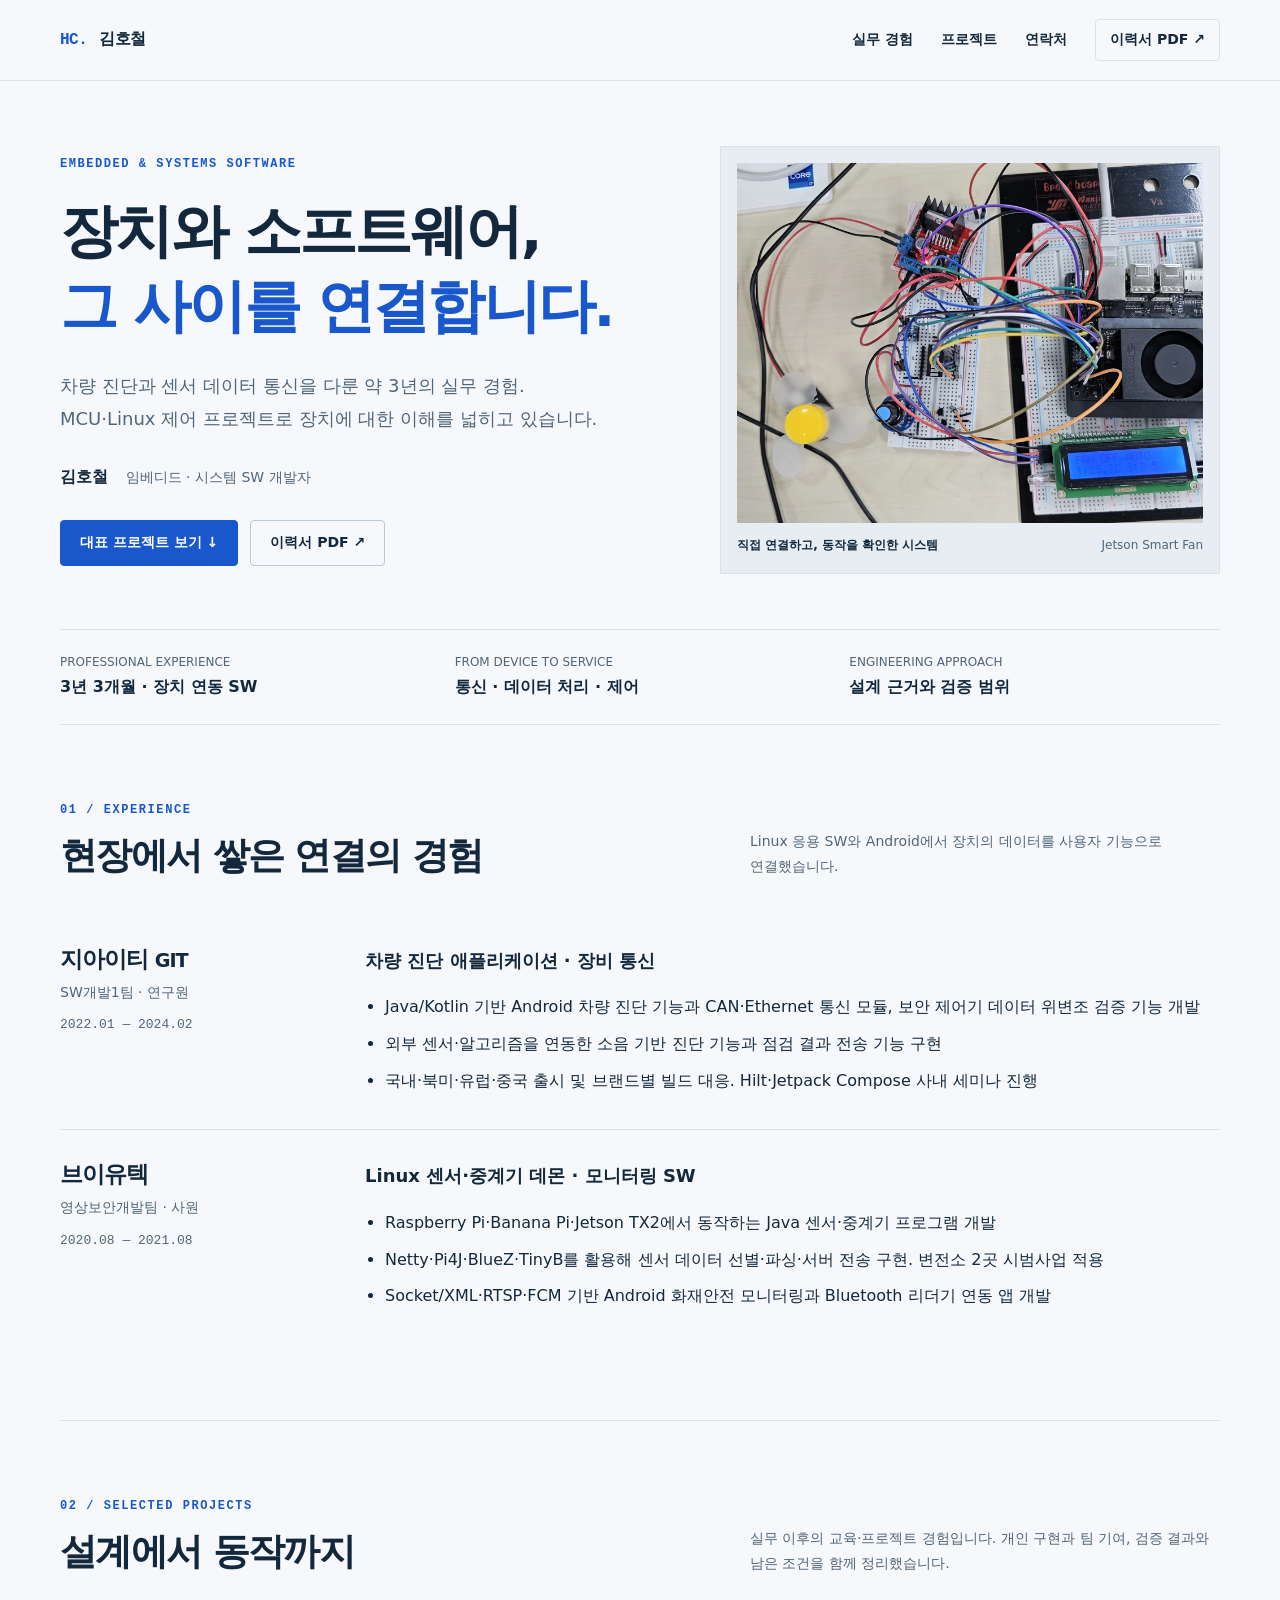
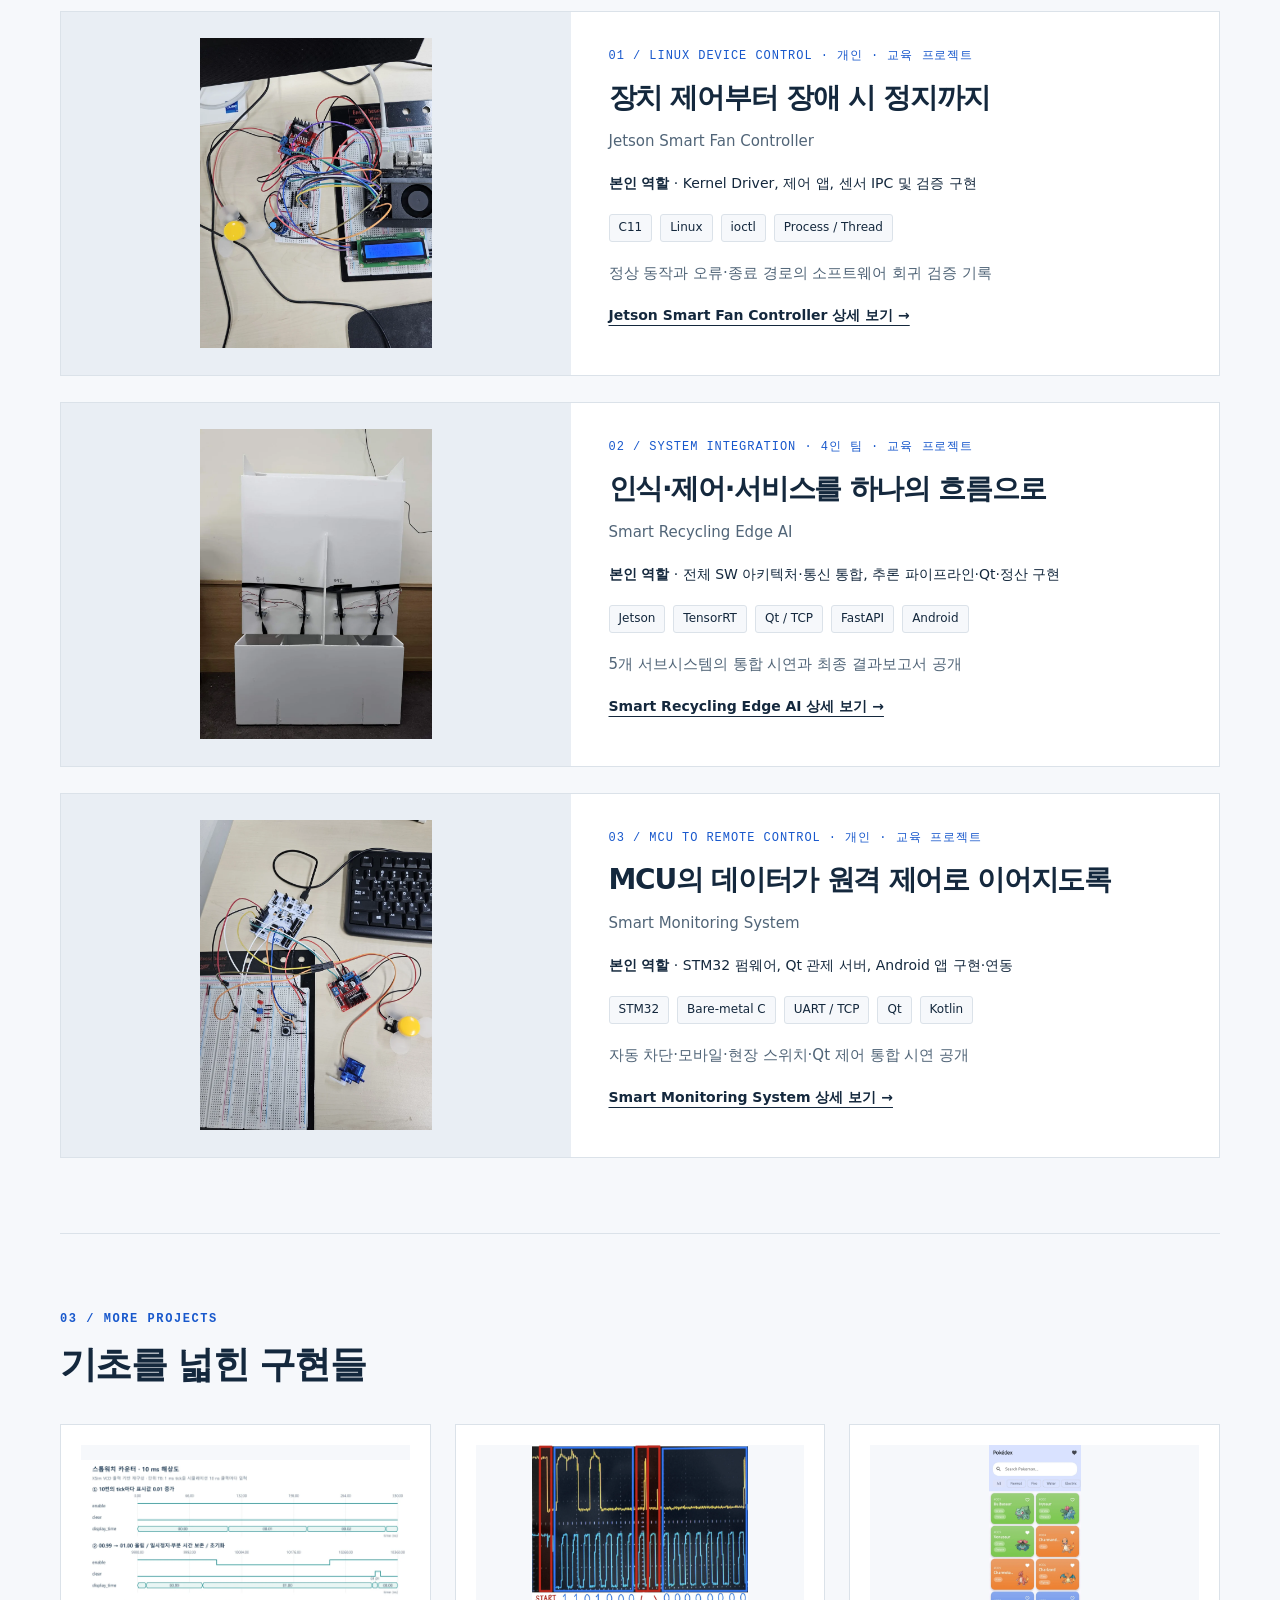
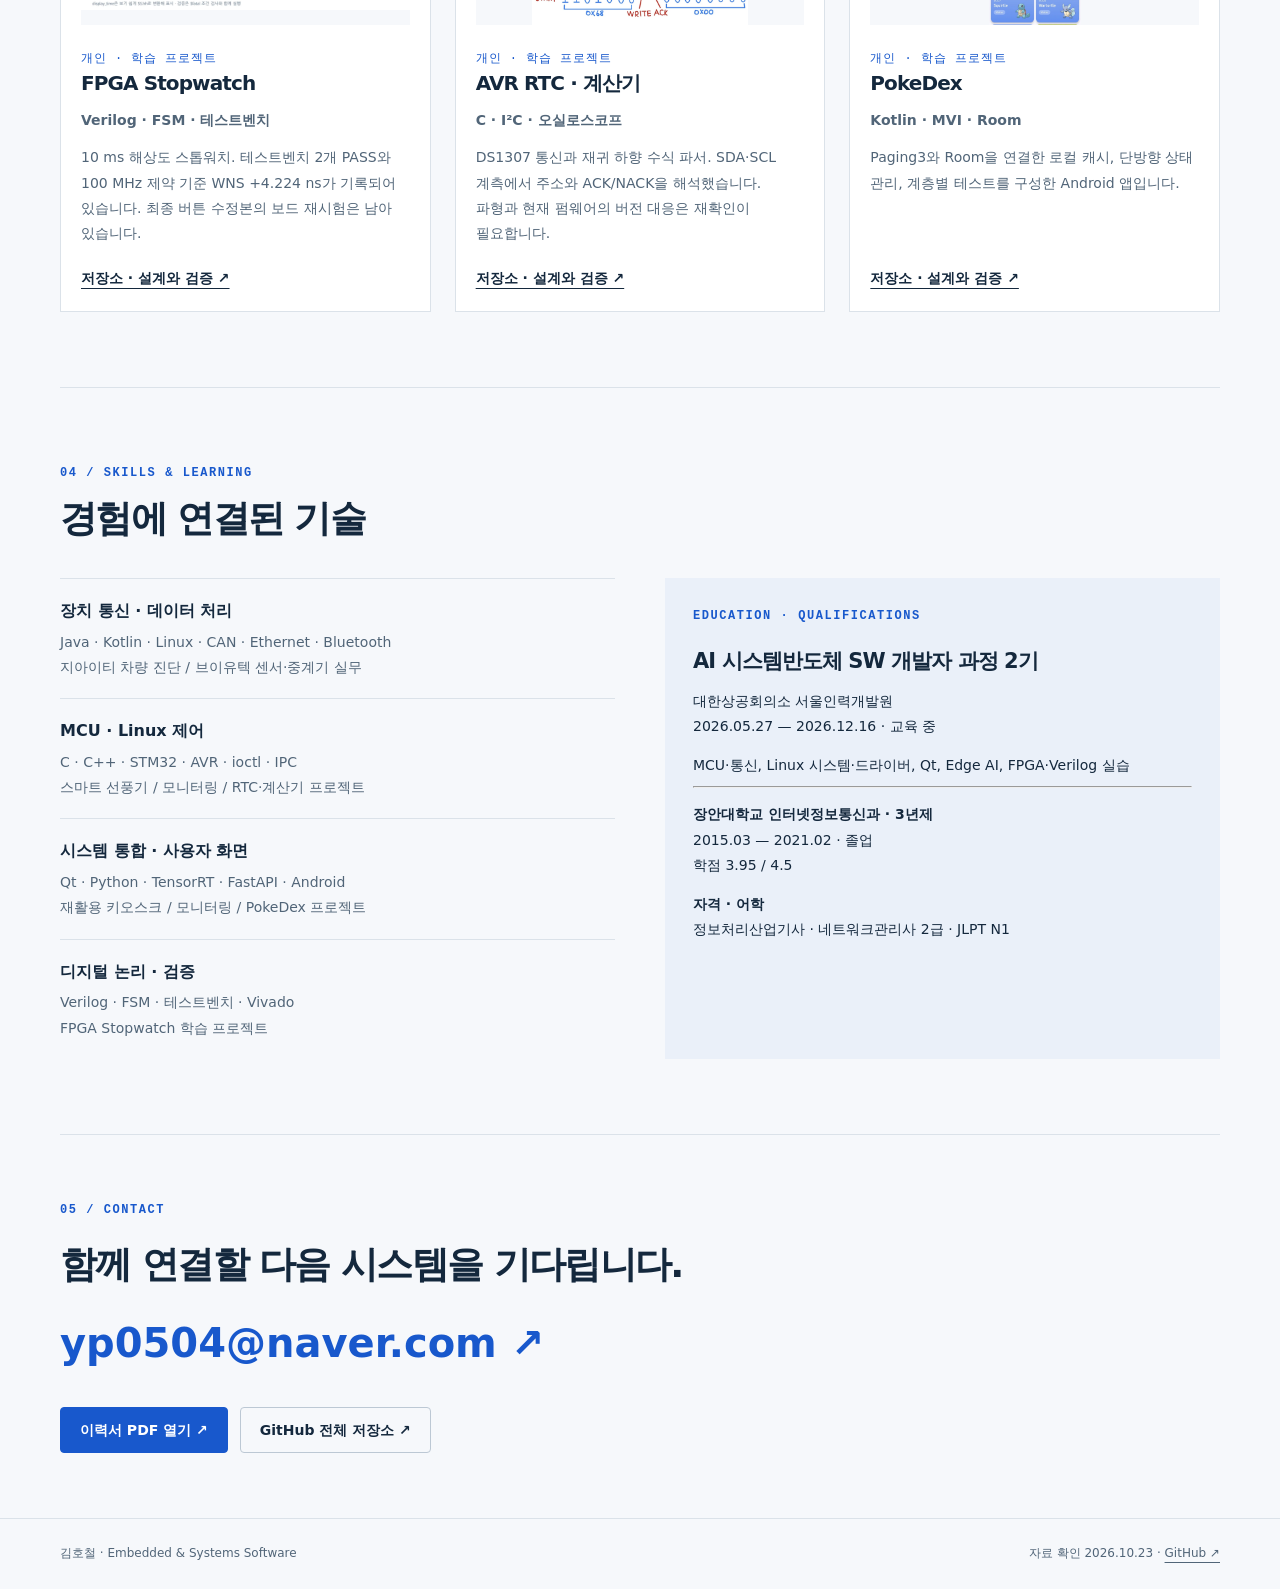
==== index.html @ e829e15b "Deploy portfolio website" ====
<!doctype html>
<html lang="ko"><head><meta charset="utf-8"><meta name="viewport" content="width=device-width,initial-scale=1"><title>임베디드 · 시스템 SW 포트폴리오 · 김호철</title><meta name="description" content="장치 연동·통신 실무 경험을 바탕으로 MCU와 Linux 제어까지 확장하는 김호철의 포트폴리오."><meta name="theme-color" content="#f6f8fb"><meta property="og:title" content="임베디드 · 시스템 SW 포트폴리오 · 김호철"><meta property="og:description" content="장치 연동·통신 실무 경험을 바탕으로 MCU와 Linux 제어까지 확장하는 김호철의 포트폴리오."><meta property="og:type" content="website"><link rel="canonical" href="https://hckim-dev.github.io/"><link rel="stylesheet" href="assets/site.css"><script src="assets/site.js" defer></script><link rel="icon" href="assets/favicon.svg" type="image/svg+xml"></head>
<body><a class="skip" href="#main">본문으로 건너뛰기</a><header class="header"><nav class="nav wrap" aria-label="주 메뉴"><a class="brand" href="index.html"><span>HC.</span>김호철</a><button class="mobile-menu" aria-expanded="false" aria-controls="nav-links">메뉴</button><div class="nav-links" id="nav-links"><a href="index.html#experience">실무 경험</a><a href="index.html#projects">프로젝트</a><a href="index.html#contact">연락처</a><a class="resume" href="assets/resume.pdf">이력서 PDF ↗</a></div></nav></header>
<main id="main" class="wrap"><section class="hero" aria-labelledby="hero-title"><div><div class="eyebrow">Embedded &amp; Systems Software</div><h1 id="hero-title">장치와 소프트웨어,<br><span>그 사이를 연결합니다.</span></h1><p class="lead">차량 진단과 센서 데이터 통신을 다룬 약 3년의 실무 경험.<br>MCU·Linux 제어 프로젝트로 장치에 대한 이해를 넓히고 있습니다.</p><p class="identity">김호철 <span>임베디드 · 시스템 SW 개발자</span></p><div class="actions"><a class="button" href="#projects">대표 프로젝트 보기 ↓</a><a class="button secondary" href="assets/resume.pdf">이력서 PDF ↗</a></div></div><figure class="hero-photo"><a class="zoom-link" href="assets/fan.webp" aria-label="스마트 선풍기 실물 이미지 확대"><img src="assets/fan.webp" alt="Jetson과 모터·LCD·센서를 연결한 개인 스마트 선풍기 프로젝트 실물" fetchpriority="high"></a><figcaption><strong>직접 연결하고, 동작을 확인한 시스템</strong><span>Jetson Smart Fan</span></figcaption></figure></section>
<div class="summary-strip"><div><span>PROFESSIONAL EXPERIENCE</span><strong>3년 3개월 · 장치 연동 SW</strong></div><div><span>FROM DEVICE TO SERVICE</span><strong>통신 · 데이터 처리 · 제어</strong></div><div><span>ENGINEERING APPROACH</span><strong>설계 근거와 검증 범위</strong></div></div>
<section id="experience" class="section"><div class="section-head"><div><div class="eyebrow">01 / Experience</div><h2>현장에서 쌓은 연결의 경험</h2></div><p>Linux 응용 SW와 Android에서 장치의 데이터를 사용자 기능으로 연결했습니다.</p></div><article class="experience"><div><h3>지아이티 <small>GIT</small></h3><p class="role">SW개발1팀 · 연구원</p><p class="date">2022.01 — 2024.02</p></div><div><h4>차량 진단 애플리케이션 · 장비 통신</h4><ul><li>Java/Kotlin 기반 Android 차량 진단 기능과 CAN·Ethernet 통신 모듈, 보안 제어기 데이터 위변조 검증 기능 개발</li><li>외부 센서·알고리즘을 연동한 소음 기반 진단 기능과 점검 결과 전송 기능 구현</li><li>국내·북미·유럽·중국 출시 및 브랜드별 빌드 대응. Hilt·Jetpack Compose 사내 세미나 진행</li></ul></div></article><article class="experience"><div><h3>브이유텍</h3><p class="role">영상보안개발팀 · 사원</p><p class="date">2020.08 — 2021.08</p></div><div><h4>Linux 센서·중계기 데몬 · 모니터링 SW</h4><ul><li>Raspberry Pi·Banana Pi·Jetson TX2에서 동작하는 Java 센서·중계기 프로그램 개발</li><li>Netty·Pi4J·BlueZ·TinyB를 활용해 센서 데이터 선별·파싱·서버 전송 구현. 변전소 2곳 시범사업 적용</li><li>Socket/XML·RTSP·FCM 기반 Android 화재안전 모니터링과 Bluetooth 리더기 연동 앱 개발</li></ul></div></article></section><section id="projects" class="section"><div class="section-head"><div><div class="eyebrow">02 / Selected projects</div><h2>설계에서 동작까지</h2></div><p>실무 이후의 교육·프로젝트 경험입니다. 개인 구현과 팀 기여, 검증 결과와 남은 조건을 함께 정리했습니다.</p></div><article class="project"><div class="project-media"><img src="assets/fan.webp" alt="Jetson Orin Nano와 모터, 엔코더, LCD를 연결한 스마트 선풍기 실물" loading="lazy"></div><div class="project-body"><div class="project-kicker">01 / LINUX DEVICE CONTROL · 개인 · 교육 프로젝트</div><h3>장치 제어부터 장애 시 정지까지</h3><p>Jetson Smart Fan Controller</p><p class="role-line"><strong>본인 역할</strong> · Kernel Driver, 제어 앱, 센서 IPC 및 검증 구현</p><div class="tags"><span>C11</span><span>Linux</span><span>ioctl</span><span>Process / Thread</span></div><p>정상 동작과 오류·종료 경로의 소프트웨어 회귀 검증 기록</p><a class="text-link" href="projects/smart-fan/">Jetson Smart Fan Controller 상세 보기 →</a></div></article><article class="project"><div class="project-media"><img src="assets/recycling.webp" alt="4구역 수거함과 분류 기구를 갖춘 재활용 키오스크 실물" loading="lazy"></div><div class="project-body"><div class="project-kicker">02 / SYSTEM INTEGRATION · 4인 팀 · 교육 프로젝트</div><h3>인식·제어·서비스를 하나의 흐름으로</h3><p>Smart Recycling Edge AI</p><p class="role-line"><strong>본인 역할</strong> · 전체 SW 아키텍처·통신 통합, 추론 파이프라인·Qt·정산 구현</p><div class="tags"><span>Jetson</span><span>TensorRT</span><span>Qt / TCP</span><span>FastAPI</span><span>Android</span></div><p>5개 서브시스템의 통합 시연과 최종 결과보고서 공개</p><a class="text-link" href="projects/smart-recycling/">Smart Recycling Edge AI 상세 보기 →</a></div></article><article class="project"><div class="project-media"><img src="assets/monitoring.webp" alt="STM32 보드와 서보, 팬, 가변저항을 연결한 모니터링 프로토타입" loading="lazy"></div><div class="project-body"><div class="project-kicker">03 / MCU TO REMOTE CONTROL · 개인 · 교육 프로젝트</div><h3>MCU의 데이터가 원격 제어로 이어지도록</h3><p>Smart Monitoring System</p><p class="role-line"><strong>본인 역할</strong> · STM32 펌웨어, Qt 관제 서버, Android 앱 구현·연동</p><div class="tags"><span>STM32</span><span>Bare-metal C</span><span>UART / TCP</span><span>Qt</span><span>Kotlin</span></div><p>자동 차단·모바일·현장 스위치·Qt 제어 통합 시연 공개</p><a class="text-link" href="projects/smart-monitoring/">Smart Monitoring System 상세 보기 →</a></div></article></section><section class="section" id="more-projects"><div class="section-head"><div><div class="eyebrow">03 / More projects</div><h2>기초를 넓힌 구현들</h2></div><p></p></div><div class="cards"><article class="small-card"><img src="assets/fpga.webp" alt="실제 XSim VCD를 재구성한 10 ms 시간 계수 차트" loading="lazy"><div class="project-kicker">개인 · 학습 프로젝트</div><h3>FPGA Stopwatch</h3><p><strong>Verilog · FSM · 테스트벤치</strong></p><p>10 ms 해상도 스톱워치. 테스트벤치 2개 PASS와 100 MHz 제약 기준 WNS +4.224 ns가 기록되어 있습니다. 최종 버튼 수정본의 보드 재시험은 남아 있습니다.</p><a class="text-link" href="https://github.com/hckim-dev/fpga-stopwatch">저장소 · 설계와 검증 ↗</a></article><article class="small-card"><img src="assets/avr.webp" alt="I2C START와 장치 주소를 분석한 실제 오실로스코프 계측" loading="lazy"><div class="project-kicker">개인 · 학습 프로젝트</div><h3>AVR RTC · 계산기</h3><p><strong>C · I²C · 오실로스코프</strong></p><p>DS1307 통신과 재귀 하향 수식 파서. SDA·SCL 계측에서 주소와 ACK/NACK을 해석했습니다. 파형과 현재 펌웨어의 버전 대응은 재확인이 필요합니다.</p><a class="text-link" href="https://github.com/hckim-dev/avr-rtc-calculator">저장소 · 설계와 검증 ↗</a></article><article class="small-card"><img src="assets/pokedex.webp" alt="PokeDex 앱의 포켓몬 목록 화면" loading="lazy"><div class="project-kicker">개인 · 학습 프로젝트</div><h3>PokeDex</h3><p><strong>Kotlin · MVI · Room</strong></p><p>Paging3와 Room을 연결한 로컬 캐시, 단방향 상태 관리, 계층별 테스트를 구성한 Android 앱입니다.</p><a class="text-link" href="https://github.com/hckim-dev/PokeDex">저장소 · 설계와 검증 ↗</a></article></div></section><section class="section" id="skills"><div class="section-head"><div><div class="eyebrow">04 / Skills & Learning</div><h2>경험에 연결된 기술</h2></div><p></p></div><div class="skills"><div><div class="skill-row"><strong>장치 통신 · 데이터 처리</strong><p>Java · Kotlin · Linux · CAN · Ethernet · Bluetooth<br>지아이티 차량 진단 / 브이유텍 센서·중계기 실무</p></div><div class="skill-row"><strong>MCU · Linux 제어</strong><p>C · C++ · STM32 · AVR · ioctl · IPC<br>스마트 선풍기 / 모니터링 / RTC·계산기 프로젝트</p></div><div class="skill-row"><strong>시스템 통합 · 사용자 화면</strong><p>Qt · Python · TensorRT · FastAPI · Android<br>재활용 키오스크 / 모니터링 / PokeDex 프로젝트</p></div><div class="skill-row"><strong>디지털 논리 · 검증</strong><p>Verilog · FSM · 테스트벤치 · Vivado<br>FPGA Stopwatch 학습 프로젝트</p></div></div><div class="education"><div class="eyebrow">Education · Qualifications</div><h3>AI 시스템반도체 SW 개발자 과정 2기</h3><p>대한상공회의소 서울인력개발원<br>2026.05.27 — 2026.12.16 · 교육 중</p><p>MCU·통신, Linux 시스템·드라이버, Qt, Edge AI, FPGA·Verilog 실습</p><hr><p><strong>장안대학교 인터넷정보통신과 · 3년제</strong><br>2015.03 — 2021.02 · 졸업<br>학점 3.95 / 4.5</p><p><strong>자격 · 어학</strong><br>정보처리산업기사 · 네트워크관리사 2급 · JLPT N1</p></div></div></section><section class="contact" id="contact"><div class="eyebrow">05 / Contact</div><h2>함께 연결할 다음 시스템을 기다립니다.</h2><a class="email" href="mailto:yp0504@naver.com">yp0504@naver.com ↗</a><div class="actions"><a class="button" href="assets/resume.pdf">이력서 PDF 열기 ↗</a><a class="button secondary" href="https://github.com/hckim-dev?tab=repositories">GitHub 전체 저장소 ↗</a></div></section></main>
<footer class="footer"><div class="wrap"><span>김호철 · Embedded &amp; Systems Software</span><span>자료 확인 2026.10.23 · <a class="" href="https://github.com/hckim-dev">GitHub ↗</a></span></div></footer>
<dialog aria-label="프로젝트 이미지 확대"><button type="button">닫기 ×</button><img alt=""><p></p></dialog></body></html>
---- assets/site.css ----
:root{--ink:#14283d;--muted:#516578;--blue:#1858cc;--line:#dbe2e9;--paper:#f6f8fb;--white:#fff}*{box-sizing:border-box}html{scroll-behavior:smooth;scroll-padding-top:100px}body{margin:0;background:var(--paper);color:var(--ink);font-family:system-ui,-apple-system,'Segoe UI','Malgun Gothic',sans-serif;font-size:16px;line-height:1.8;word-break:keep-all;overflow-wrap:anywhere}a{color:inherit;text-underline-offset:5px}a:hover{color:var(--blue)}button{font:inherit}a:focus-visible,button:focus-visible{outline:3px solid #e3971d;outline-offset:5px}img{display:block;max-width:100%}h1,h2,h3,p,figure{margin:0}h1,h2,h3{line-height:1.3;letter-spacing:-.045em}h1{font-size:clamp(36px,4.5vw,62px);font-weight:750}h2{font-size:clamp(27px,3vw,37px)}h3{font-size:24px}p+p{margin-top:14px}.wrap{width:min(1160px,calc(100% - 64px));margin:auto}.skip{position:fixed;top:-100px;left:16px;background:white;padding:12px;z-index:100}.skip:focus{top:10px}.header{position:sticky;top:0;background:#f6f8fbf5;border-bottom:1px solid var(--line);z-index:10}.nav{min-height:80px;display:flex;align-items:center;justify-content:space-between;gap:24px}.brand{font-weight:800;text-decoration:none;letter-spacing:-.03em;white-space:nowrap}.brand span{font-family:monospace;color:var(--blue);margin-right:12px}.nav-links{display:flex;gap:28px;align-items:center}.nav-links a{text-decoration:none;font-size:14px;font-weight:650}.nav-links .resume{border:1px solid var(--line);padding:7px 14px;border-radius:4px}.eyebrow{font-family:Consolas,monospace;color:var(--blue);font-size:12px;letter-spacing:.13em;font-weight:700;text-transform:uppercase;margin-bottom:20px}.hero{display:grid;grid-template-columns:1.2fr 1fr;gap:60px;align-items:center;padding:65px 0 55px}.hero h1 span{color:var(--blue)}.lead{font-size:18px;color:var(--muted);max-width:590px;margin-top:25px}.identity{margin-top:28px;font-weight:700}.identity span{font-weight:400;font-size:14px;color:var(--muted);margin-left:12px}.actions{display:flex;gap:12px;flex-wrap:wrap;margin-top:28px}.button{display:inline-flex;align-items:center;justify-content:center;min-height:46px;padding:9px 19px;background:var(--blue);border:1px solid var(--blue);border-radius:4px;color:white;text-decoration:none;font-size:14px;font-weight:650}.button:hover{background:#1047aa;color:white}.button.secondary{background:transparent;color:var(--ink);border-color:#bcc8d4}.hero-photo{background:#e7edf3;border:1px solid var(--line);padding:16px;position:relative}.hero-photo img{height:360px;width:100%;object-fit:cover;object-position:center 48%}.hero-photo figcaption{display:flex;justify-content:space-between;font-size:12px;padding-top:12px;color:var(--muted)}.hero-photo figcaption strong{color:var(--ink)}.summary-strip{display:grid;grid-template-columns:repeat(3,1fr);border-block:1px solid var(--line);padding:22px 0;gap:24px}.summary-strip span{font-size:12px;color:var(--muted);display:block}.summary-strip strong{font-size:16px}.section{padding:75px 0;border-bottom:1px solid var(--line)}.section-head{display:flex;align-items:end;justify-content:space-between;gap:30px;margin-bottom:35px}.section-head p{color:var(--muted);font-size:14px;max-width:470px}.section-head .eyebrow{margin-bottom:10px}.experience{display:grid;grid-template-columns:260px 1fr;gap:45px;padding:30px 0;border-top:1px solid var(--line)}.experience:first-of-type{border-top:0}.experience h3{font-size:23px}.date{font-family:Consolas,monospace;font-size:13px;color:var(--muted);margin-top:8px}.role{color:var(--muted);font-size:14px;margin-top:5px}ul{padding-left:20px;margin:12px 0 0}li{padding:4px 0}.experience h4{margin:0;font-size:18px}.project{display:grid;grid-template-columns:44% 1fr;background:white;border:1px solid var(--line);margin-top:26px;min-height:365px}.project-media{background:#e9eef4;display:flex;align-items:center;justify-content:center;padding:20px}.project-media img{height:310px;width:100%;object-fit:contain}.project-body{padding:34px 38px}.project-body h3{font-size:28px;margin:12px 0}.project-body p{color:var(--muted);font-size:15px}.project-body .role-line{color:var(--ink);font-size:14px;margin-top:16px}.project-kicker{color:var(--blue);font-family:Consolas,monospace;font-size:12px;letter-spacing:.08em}.tags{display:flex;gap:8px;flex-wrap:wrap;margin:18px 0}.tags span{font-size:12px;background:var(--paper);border:1px solid var(--line);padding:2px 9px;border-radius:3px}.text-link{font-size:14px;font-weight:700;display:inline-block;margin-top:16px}.cards{display:grid;grid-template-columns:repeat(3,1fr);gap:24px}.small-card{border:1px solid var(--line);background:white;padding:20px;display:flex;flex-direction:column}.small-card img{height:180px;width:100%;object-fit:contain;background:var(--paper);margin-bottom:24px}.small-card h3{font-size:20px}.small-card p{font-size:14px;color:var(--muted);margin-top:12px}.small-card a{margin-top:auto;padding-top:20px}.skills{display:grid;grid-template-columns:1fr 1fr;gap:50px}.skill-row{padding:18px 0;border-top:1px solid var(--line)}.skill-row strong{font-size:16px}.skill-row p{font-size:14px;color:var(--muted);margin-top:4px}.education{background:#eaf0f9;padding:28px}.education h3{font-size:21px}.education p{font-size:14px;margin-top:14px}.contact{padding:65px 0}.contact a.email{display:inline-block;font-size:clamp(22px,4vw,40px);font-weight:700;text-decoration:none;color:var(--blue);margin-top:18px}.footer{padding:24px 0;border-top:1px solid var(--line);color:var(--muted);font-size:12px}.footer .wrap{display:flex;justify-content:space-between;gap:20px}.detail-head{padding:40px 0 30px}.breadcrumb{font-size:13px;color:var(--muted);margin-bottom:32px}.detail-head h1{font-size:clamp(34px,5vw,56px);max-width:900px}.detail-head .lead{max-width:750px}.meta{display:flex;gap:30px;margin-top:28px;flex-wrap:wrap;font-size:14px}.meta strong{display:block;font-size:12px;color:var(--muted);font-weight:400}.detail-layout{display:grid;grid-template-columns:210px 1fr;gap:55px}.side-nav{align-self:start;position:sticky;top:110px;display:flex;flex-direction:column;font-size:13px;gap:12px;padding-top:35px}.side-nav a{text-decoration:none}.detail-section{padding:40px 0;border-bottom:1px solid var(--line)}.detail-section h2{font-size:28px;margin-bottom:24px}.detail-section h3{font-size:19px;margin:24px 0 10px}.detail-section p{color:var(--muted)}.detail-photo{padding:20px;background:#e9eef4}.detail-photo img{max-height:480px;width:100%;object-fit:contain}.detail-photo figcaption{font-size:12px;color:var(--muted);margin-top:10px}.flow{display:grid;grid-template-columns:repeat(3,1fr);gap:12px;margin:24px 0}.flow div{padding:20px 15px;background:#eaf0f9;border-top:3px solid var(--blue)}.flow b{display:block;font-size:14px}.flow span{display:block;font-size:12px;color:var(--muted);margin-top:8px}.note{border-left:3px solid var(--blue);background:#edf2fa;padding:18px 22px;margin-top:22px;font-size:14px}.steps{counter-reset:step;list-style:none;padding:0}.steps li{counter-increment:step;padding:14px 0 14px 42px;position:relative;border-top:1px solid var(--line)}.steps li:before{content:'0' counter(step);position:absolute;left:0;font:14px Consolas,monospace;color:var(--blue);top:18px}.steps strong{display:block}.steps p{font-size:14px}.resources{display:flex;gap:12px;flex-wrap:wrap}.source-note{font-size:12px;margin-top:20px}.back{margin:30px 0 60px}.zoom-link{display:block}.zoom-hint{font-size:12px;color:var(--blue);margin-top:8px}.mobile-menu{display:none}dialog{border:0;padding:16px;max-width:95vw;max-height:95vh;background:white}dialog::backdrop{background:#102237db}dialog img{max-height:80vh;max-width:85vw;object-fit:contain}dialog button{display:block;margin:0 0 12px auto;padding:7px 16px;border:1px solid #bcc8d4;background:white;cursor:pointer}dialog p{font-size:13px;margin-top:10px}
@media(max-width:850px){.wrap{width:calc(100% - 40px)}.hero{gap:28px}.hero-photo img{height:320px}.nav-links{gap:18px}.project{grid-template-columns:40% 1fr}.project-body{padding:26px}.detail-layout{grid-template-columns:1fr;gap:0}.side-nav{position:static;flex-direction:row;flex-wrap:wrap;border-block:1px solid var(--line);padding:15px 0;gap:12px 22px}.cards{gap:14px}.small-card{padding:16px}.skills{gap:28px}.experience{grid-template-columns:210px 1fr;gap:24px}}
@media(max-width:620px){html{scroll-padding-top:85px}.wrap{width:calc(100% - 36px)}.nav{min-height:66px;flex-wrap:wrap;gap:0}.mobile-menu{display:block;background:none;border:1px solid #bcc8d4;padding:5px 12px;font-size:13px;color:var(--ink)}.nav-links{width:100%;padding:10px 0 18px;justify-content:space-between;gap:8px}.js .nav-links{display:none}.js .nav-links.open{display:flex}.nav-links a{font-size:13px}.nav-links .resume{padding:4px 8px}.hero{grid-template-columns:1fr;padding:38px 0 32px;gap:30px}.hero h1{font-size:39px}.lead{font-size:16px;margin-top:20px}.hero-photo img{height:280px;object-fit:contain}.hero-photo{padding:12px}.hero-photo figcaption{font-size:11px}.eyebrow{font-size:11px;margin-bottom:15px}.summary-strip{gap:12px;padding:20px 0}.summary-strip strong{font-size:13px}.summary-strip span{font-size:10px}.section{padding:48px 0}.section-head{display:block;margin-bottom:26px}.section-head p{margin-top:15px}.experience{grid-template-columns:1fr;gap:18px;padding:26px 0}.experience h4{font-size:17px}.experience li{font-size:14px}.project{grid-template-columns:1fr;margin-top:20px}.project-media{padding:14px}.project-media img{height:230px}.project-body{padding:25px}.project-body h3{font-size:25px}.cards,.skills{grid-template-columns:1fr;gap:20px}.small-card img{height:210px}.small-card h3{font-size:22px}.small-card p{margin-bottom:5px}.contact{padding:45px 0}.footer .wrap{flex-direction:column;gap:8px}.detail-head{padding-top:25px}.detail-head h1{font-size:36px}.meta{gap:20px}.flow{grid-template-columns:1fr}.flow div{padding:14px 18px}.detail-section{padding:32px 0}.detail-photo{padding:12px}.detail-photo img{max-height:350px}.side-nav{font-size:12px}.identity span{display:block;margin:2px 0 0}}
@media(prefers-reduced-motion:reduce){html{scroll-behavior:auto}}
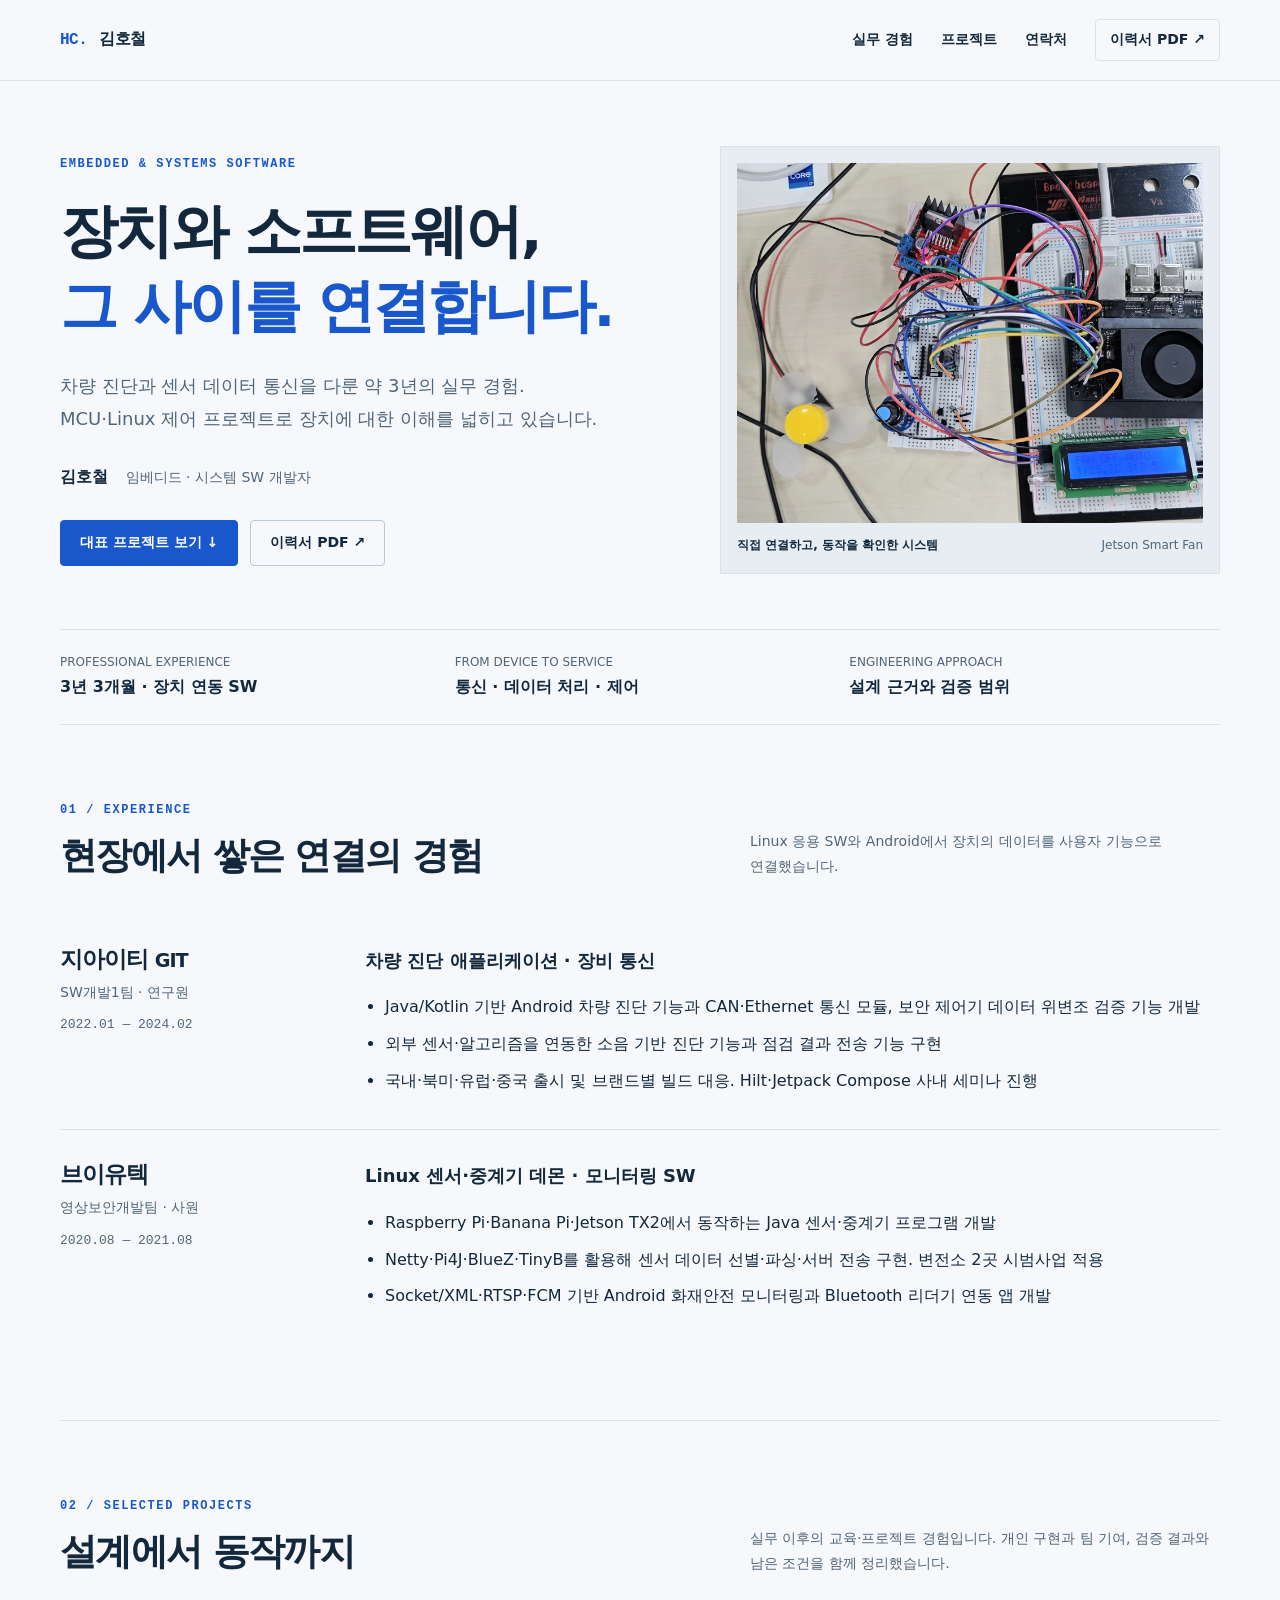
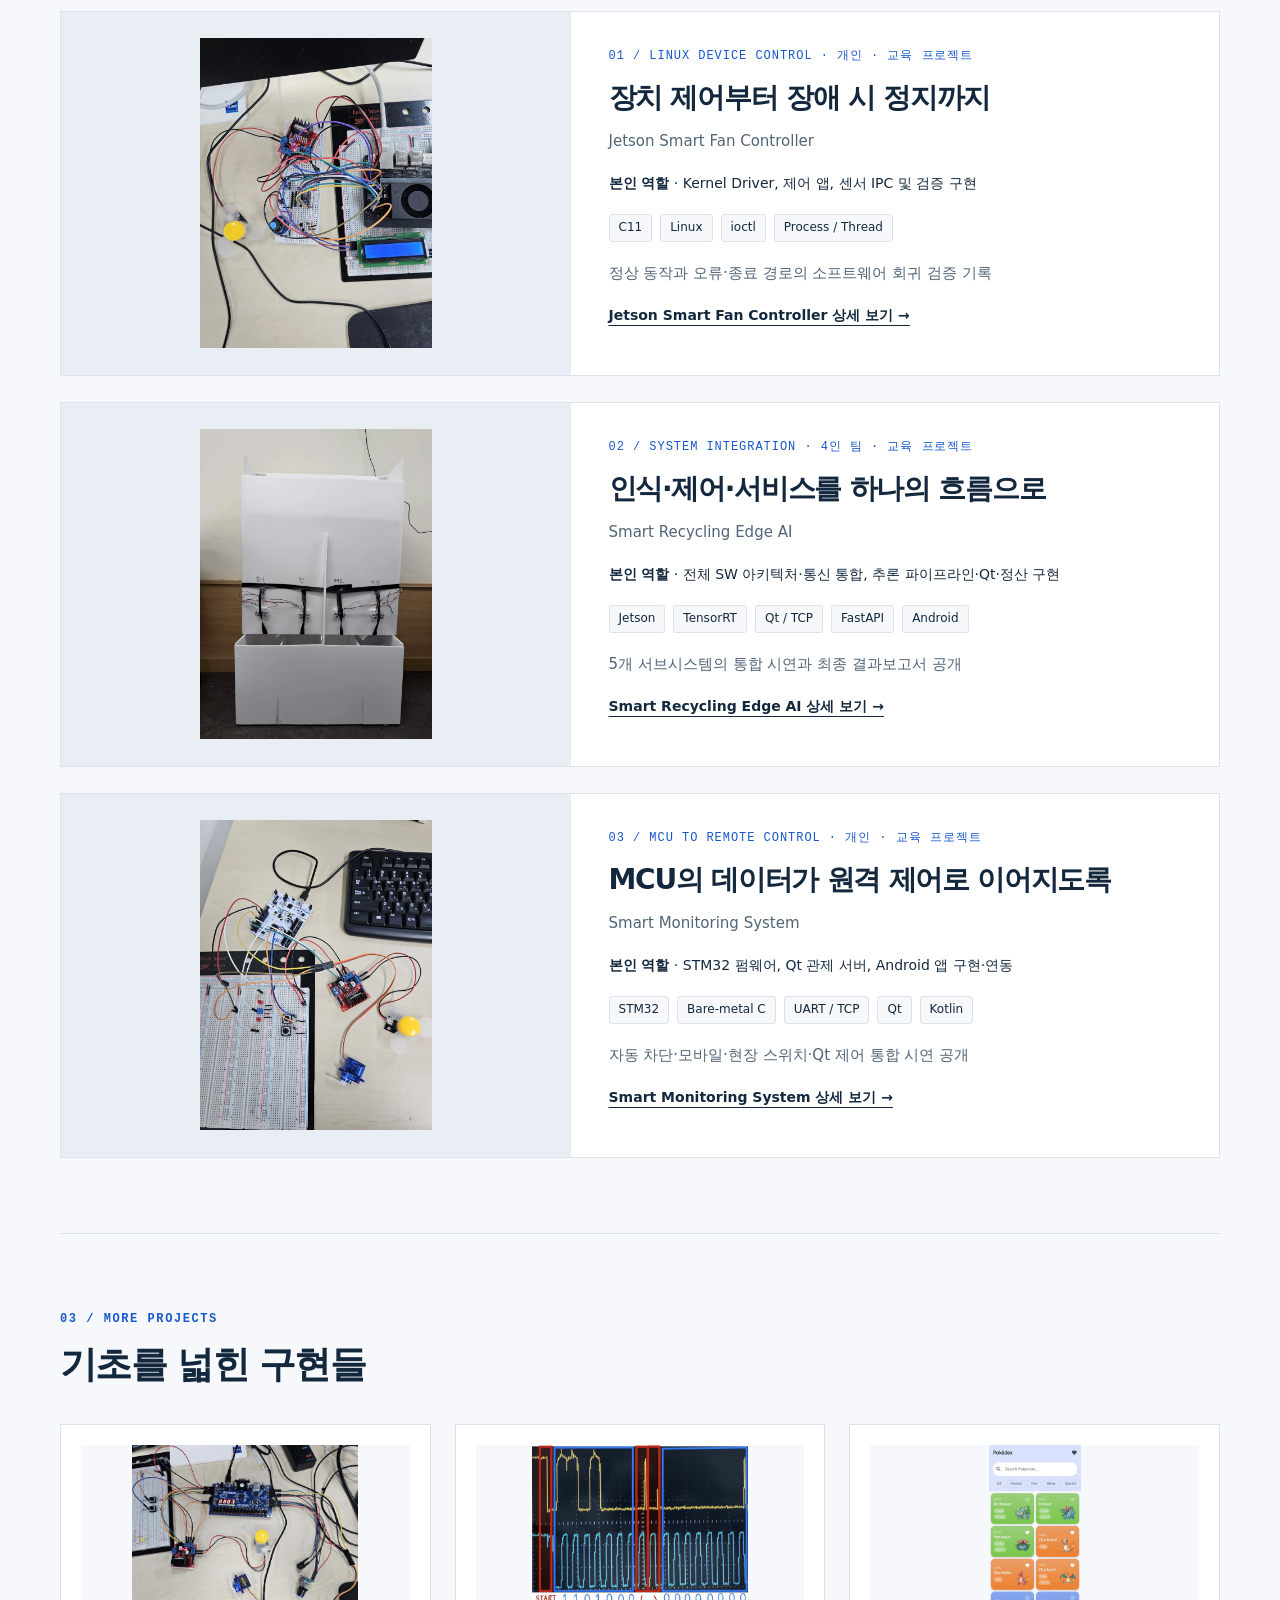
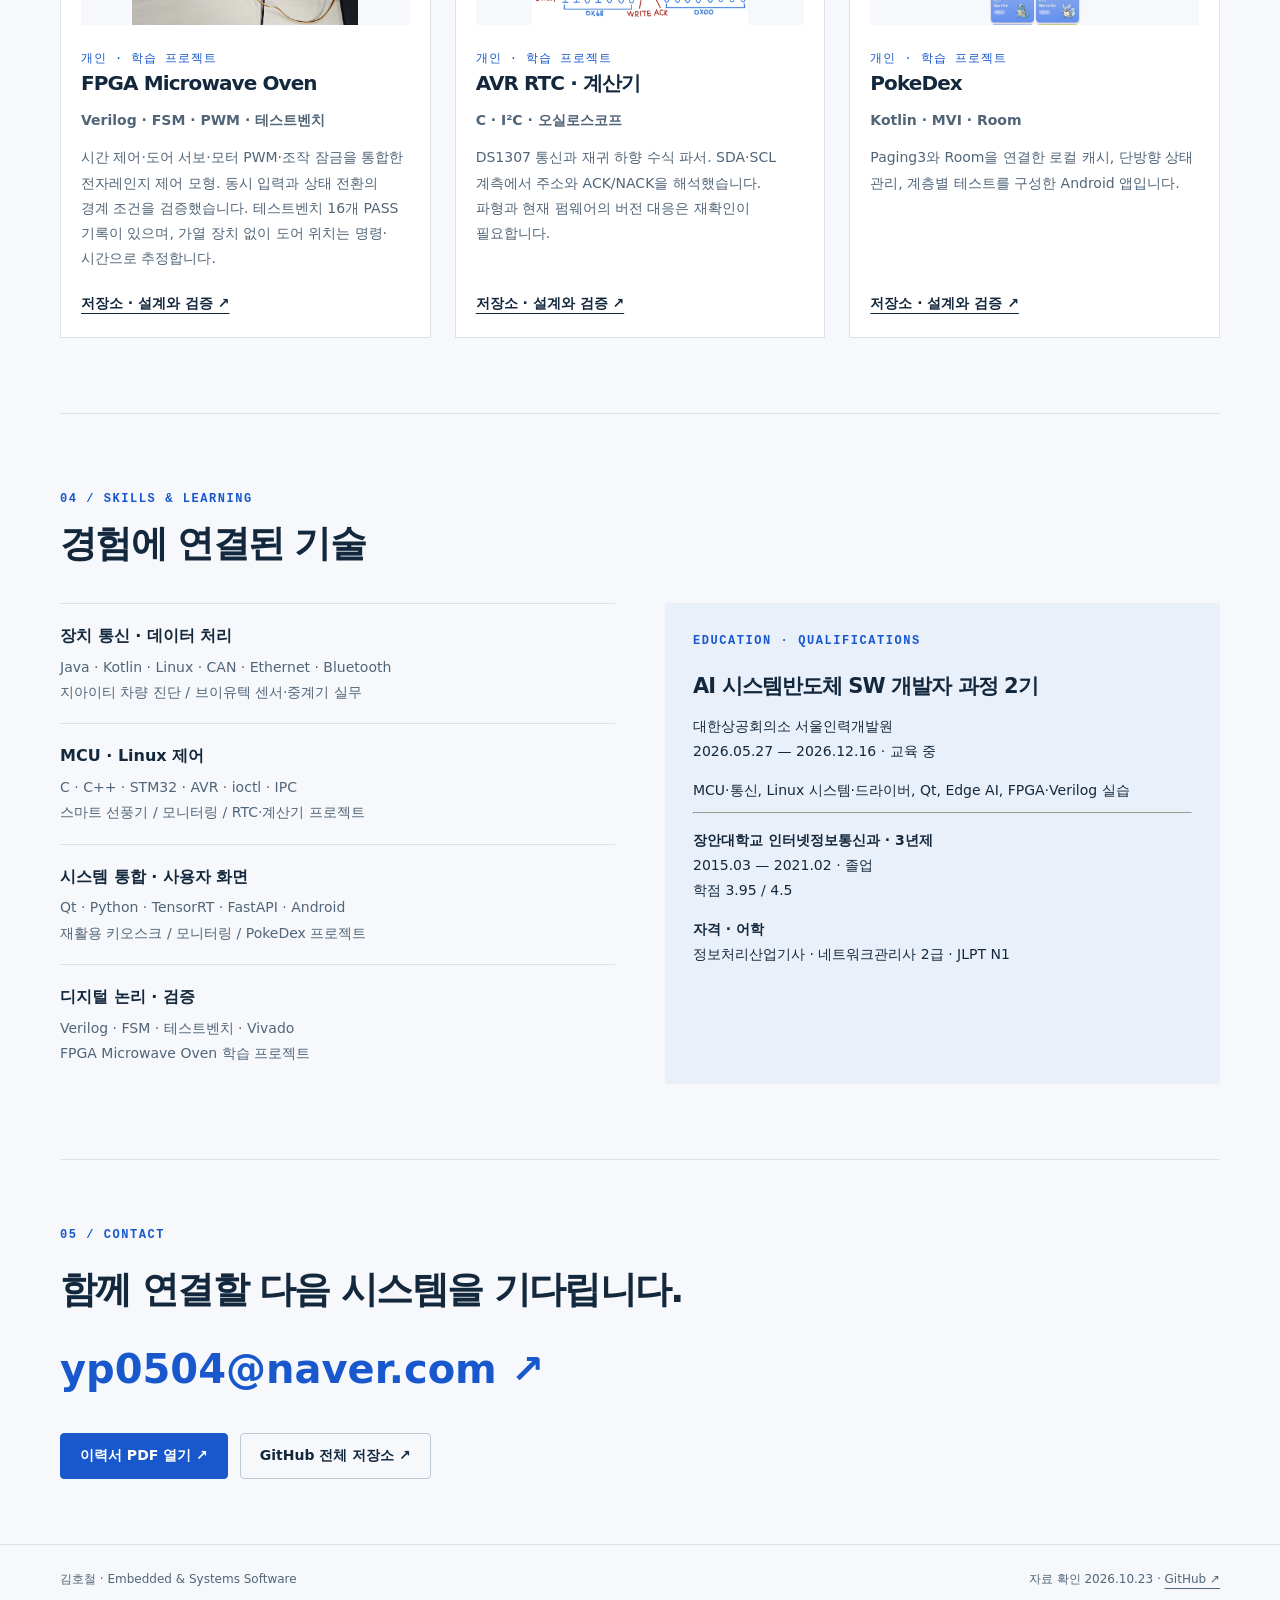
==== commit 6b62a256: "Replace FPGA stopwatch with microwave oven project" ====
--- a/index.html
+++ b/index.html
@@ -1,8 +1,8 @@
 <!doctype html>
 <html lang="ko"><head><meta charset="utf-8"><meta name="viewport" content="width=device-width,initial-scale=1"><title>임베디드 · 시스템 SW 포트폴리오 · 김호철</title><meta name="description" content="장치 연동·통신 실무 경험을 바탕으로 MCU와 Linux 제어까지 확장하는 김호철의 포트폴리오."><meta name="theme-color" content="#f6f8fb"><meta property="og:title" content="임베디드 · 시스템 SW 포트폴리오 · 김호철"><meta property="og:description" content="장치 연동·통신 실무 경험을 바탕으로 MCU와 Linux 제어까지 확장하는 김호철의 포트폴리오."><meta property="og:type" content="website"><link rel="canonical" href="https://hckim-dev.github.io/"><link rel="stylesheet" href="assets/site.css"><script src="assets/site.js" defer></script><link rel="icon" href="assets/favicon.svg" type="image/svg+xml"></head>
 <body><a class="skip" href="#main">본문으로 건너뛰기</a><header class="header"><nav class="nav wrap" aria-label="주 메뉴"><a class="brand" href="index.html"><span>HC.</span>김호철</a><button class="mobile-menu" aria-expanded="false" aria-controls="nav-links">메뉴</button><div class="nav-links" id="nav-links"><a href="index.html#experience">실무 경험</a><a href="index.html#projects">프로젝트</a><a href="index.html#contact">연락처</a><a class="resume" href="assets/resume.pdf">이력서 PDF ↗</a></div></nav></header>
-<main id="main" class="wrap"><section class="hero" aria-labelledby="hero-title"><div><div class="eyebrow">Embedded &amp; Systems Software</div><h1 id="hero-title">장치와 소프트웨어,<br><span>그 사이를 연결합니다.</span></h1><p class="lead">차량 진단과 센서 데이터 통신을 다룬 약 3년의 실무 경험.<br>MCU·Linux 제어 프로젝트로 장치에 대한 이해를 넓히고 있습니다.</p><p class="identity">김호철 <span>임베디드 · 시스템 SW 개발자</span></p><div class="actions"><a class="button" href="#projects">대표 프로젝트 보기 ↓</a><a class="button secondary" href="assets/resume.pdf">이력서 PDF ↗</a></div></div><figure class="hero-photo"><a class="zoom-link" href="assets/fan.webp" aria-label="스마트 선풍기 실물 이미지 확대"><img src="assets/fan.webp" alt="Jetson과 모터·LCD·센서를 연결한 개인 스마트 선풍기 프로젝트 실물" fetchpriority="high"></a><figcaption><strong>직접 연결하고, 동작을 확인한 시스템</strong><span>Jetson Smart Fan</span></figcaption></figure></section>
+<main id="main" class="wrap"><section class="hero" aria-labelledby="hero-title"><div><div class="eyebrow">Embedded &amp; Systems Software</div><h1 id="hero-title">장치와 소프트웨어,<br><span>그 사이를 연결합니다.</span></h1><p class="lead">차량 진단과 센서 데이터 통신을 다룬 약 3년의 실무 경험.<br>MCU·Linux 제어 프로젝트로 장치에 대한 이해를 넓히고 있습니다.</p><p class="identity">김호철 <span>임베디드 · 시스템 SW 개발자</span></p><div class="actions"><a class="button" href="#projects">대표 프로젝트 보기 ↓</a><a class="button secondary" href="assets/resume.pdf">이력서 PDF ↗</a></div></div><figure class="hero-photo"><a class="zoom-link" href="assets/fan.webp" aria-label="스마트 선풍기 실물 이미지 확대"><img src="assets/fan.webp" width="825" height="1100" alt="Jetson과 모터·LCD·센서를 연결한 개인 스마트 선풍기 프로젝트 실물" fetchpriority="high"></a><figcaption><strong>직접 연결하고, 동작을 확인한 시스템</strong><span>Jetson Smart Fan</span></figcaption></figure></section>
 <div class="summary-strip"><div><span>PROFESSIONAL EXPERIENCE</span><strong>3년 3개월 · 장치 연동 SW</strong></div><div><span>FROM DEVICE TO SERVICE</span><strong>통신 · 데이터 처리 · 제어</strong></div><div><span>ENGINEERING APPROACH</span><strong>설계 근거와 검증 범위</strong></div></div>
-<section id="experience" class="section"><div class="section-head"><div><div class="eyebrow">01 / Experience</div><h2>현장에서 쌓은 연결의 경험</h2></div><p>Linux 응용 SW와 Android에서 장치의 데이터를 사용자 기능으로 연결했습니다.</p></div><article class="experience"><div><h3>지아이티 <small>GIT</small></h3><p class="role">SW개발1팀 · 연구원</p><p class="date">2022.01 — 2024.02</p></div><div><h4>차량 진단 애플리케이션 · 장비 통신</h4><ul><li>Java/Kotlin 기반 Android 차량 진단 기능과 CAN·Ethernet 통신 모듈, 보안 제어기 데이터 위변조 검증 기능 개발</li><li>외부 센서·알고리즘을 연동한 소음 기반 진단 기능과 점검 결과 전송 기능 구현</li><li>국내·북미·유럽·중국 출시 및 브랜드별 빌드 대응. Hilt·Jetpack Compose 사내 세미나 진행</li></ul></div></article><article class="experience"><div><h3>브이유텍</h3><p class="role">영상보안개발팀 · 사원</p><p class="date">2020.08 — 2021.08</p></div><div><h4>Linux 센서·중계기 데몬 · 모니터링 SW</h4><ul><li>Raspberry Pi·Banana Pi·Jetson TX2에서 동작하는 Java 센서·중계기 프로그램 개발</li><li>Netty·Pi4J·BlueZ·TinyB를 활용해 센서 데이터 선별·파싱·서버 전송 구현. 변전소 2곳 시범사업 적용</li><li>Socket/XML·RTSP·FCM 기반 Android 화재안전 모니터링과 Bluetooth 리더기 연동 앱 개발</li></ul></div></article></section><section id="projects" class="section"><div class="section-head"><div><div class="eyebrow">02 / Selected projects</div><h2>설계에서 동작까지</h2></div><p>실무 이후의 교육·프로젝트 경험입니다. 개인 구현과 팀 기여, 검증 결과와 남은 조건을 함께 정리했습니다.</p></div><article class="project"><div class="project-media"><img src="assets/fan.webp" alt="Jetson Orin Nano와 모터, 엔코더, LCD를 연결한 스마트 선풍기 실물" loading="lazy"></div><div class="project-body"><div class="project-kicker">01 / LINUX DEVICE CONTROL · 개인 · 교육 프로젝트</div><h3>장치 제어부터 장애 시 정지까지</h3><p>Jetson Smart Fan Controller</p><p class="role-line"><strong>본인 역할</strong> · Kernel Driver, 제어 앱, 센서 IPC 및 검증 구현</p><div class="tags"><span>C11</span><span>Linux</span><span>ioctl</span><span>Process / Thread</span></div><p>정상 동작과 오류·종료 경로의 소프트웨어 회귀 검증 기록</p><a class="text-link" href="projects/smart-fan/">Jetson Smart Fan Controller 상세 보기 →</a></div></article><article class="project"><div class="project-media"><img src="assets/recycling.webp" alt="4구역 수거함과 분류 기구를 갖춘 재활용 키오스크 실물" loading="lazy"></div><div class="project-body"><div class="project-kicker">02 / SYSTEM INTEGRATION · 4인 팀 · 교육 프로젝트</div><h3>인식·제어·서비스를 하나의 흐름으로</h3><p>Smart Recycling Edge AI</p><p class="role-line"><strong>본인 역할</strong> · 전체 SW 아키텍처·통신 통합, 추론 파이프라인·Qt·정산 구현</p><div class="tags"><span>Jetson</span><span>TensorRT</span><span>Qt / TCP</span><span>FastAPI</span><span>Android</span></div><p>5개 서브시스템의 통합 시연과 최종 결과보고서 공개</p><a class="text-link" href="projects/smart-recycling/">Smart Recycling Edge AI 상세 보기 →</a></div></article><article class="project"><div class="project-media"><img src="assets/monitoring.webp" alt="STM32 보드와 서보, 팬, 가변저항을 연결한 모니터링 프로토타입" loading="lazy"></div><div class="project-body"><div class="project-kicker">03 / MCU TO REMOTE CONTROL · 개인 · 교육 프로젝트</div><h3>MCU의 데이터가 원격 제어로 이어지도록</h3><p>Smart Monitoring System</p><p class="role-line"><strong>본인 역할</strong> · STM32 펌웨어, Qt 관제 서버, Android 앱 구현·연동</p><div class="tags"><span>STM32</span><span>Bare-metal C</span><span>UART / TCP</span><span>Qt</span><span>Kotlin</span></div><p>자동 차단·모바일·현장 스위치·Qt 제어 통합 시연 공개</p><a class="text-link" href="projects/smart-monitoring/">Smart Monitoring System 상세 보기 →</a></div></article></section><section class="section" id="more-projects"><div class="section-head"><div><div class="eyebrow">03 / More projects</div><h2>기초를 넓힌 구현들</h2></div><p></p></div><div class="cards"><article class="small-card"><img src="assets/fpga.webp" alt="실제 XSim VCD를 재구성한 10 ms 시간 계수 차트" loading="lazy"><div class="project-kicker">개인 · 학습 프로젝트</div><h3>FPGA Stopwatch</h3><p><strong>Verilog · FSM · 테스트벤치</strong></p><p>10 ms 해상도 스톱워치. 테스트벤치 2개 PASS와 100 MHz 제약 기준 WNS +4.224 ns가 기록되어 있습니다. 최종 버튼 수정본의 보드 재시험은 남아 있습니다.</p><a class="text-link" href="https://github.com/hckim-dev/fpga-stopwatch">저장소 · 설계와 검증 ↗</a></article><article class="small-card"><img src="assets/avr.webp" alt="I2C START와 장치 주소를 분석한 실제 오실로스코프 계측" loading="lazy"><div class="project-kicker">개인 · 학습 프로젝트</div><h3>AVR RTC · 계산기</h3><p><strong>C · I²C · 오실로스코프</strong></p><p>DS1307 통신과 재귀 하향 수식 파서. SDA·SCL 계측에서 주소와 ACK/NACK을 해석했습니다. 파형과 현재 펌웨어의 버전 대응은 재확인이 필요합니다.</p><a class="text-link" href="https://github.com/hckim-dev/avr-rtc-calculator">저장소 · 설계와 검증 ↗</a></article><article class="small-card"><img src="assets/pokedex.webp" alt="PokeDex 앱의 포켓몬 목록 화면" loading="lazy"><div class="project-kicker">개인 · 학습 프로젝트</div><h3>PokeDex</h3><p><strong>Kotlin · MVI · Room</strong></p><p>Paging3와 Room을 연결한 로컬 캐시, 단방향 상태 관리, 계층별 테스트를 구성한 Android 앱입니다.</p><a class="text-link" href="https://github.com/hckim-dev/PokeDex">저장소 · 설계와 검증 ↗</a></article></div></section><section class="section" id="skills"><div class="section-head"><div><div class="eyebrow">04 / Skills & Learning</div><h2>경험에 연결된 기술</h2></div><p></p></div><div class="skills"><div><div class="skill-row"><strong>장치 통신 · 데이터 처리</strong><p>Java · Kotlin · Linux · CAN · Ethernet · Bluetooth<br>지아이티 차량 진단 / 브이유텍 센서·중계기 실무</p></div><div class="skill-row"><strong>MCU · Linux 제어</strong><p>C · C++ · STM32 · AVR · ioctl · IPC<br>스마트 선풍기 / 모니터링 / RTC·계산기 프로젝트</p></div><div class="skill-row"><strong>시스템 통합 · 사용자 화면</strong><p>Qt · Python · TensorRT · FastAPI · Android<br>재활용 키오스크 / 모니터링 / PokeDex 프로젝트</p></div><div class="skill-row"><strong>디지털 논리 · 검증</strong><p>Verilog · FSM · 테스트벤치 · Vivado<br>FPGA Stopwatch 학습 프로젝트</p></div></div><div class="education"><div class="eyebrow">Education · Qualifications</div><h3>AI 시스템반도체 SW 개발자 과정 2기</h3><p>대한상공회의소 서울인력개발원<br>2026.05.27 — 2026.12.16 · 교육 중</p><p>MCU·통신, Linux 시스템·드라이버, Qt, Edge AI, FPGA·Verilog 실습</p><hr><p><strong>장안대학교 인터넷정보통신과 · 3년제</strong><br>2015.03 — 2021.02 · 졸업<br>학점 3.95 / 4.5</p><p><strong>자격 · 어학</strong><br>정보처리산업기사 · 네트워크관리사 2급 · JLPT N1</p></div></div></section><section class="contact" id="contact"><div class="eyebrow">05 / Contact</div><h2>함께 연결할 다음 시스템을 기다립니다.</h2><a class="email" href="mailto:yp0504@naver.com">yp0504@naver.com ↗</a><div class="actions"><a class="button" href="assets/resume.pdf">이력서 PDF 열기 ↗</a><a class="button secondary" href="https://github.com/hckim-dev?tab=repositories">GitHub 전체 저장소 ↗</a></div></section></main>
+<section id="experience" class="section"><div class="section-head"><div><div class="eyebrow">01 / Experience</div><h2>현장에서 쌓은 연결의 경험</h2></div><p>Linux 응용 SW와 Android에서 장치의 데이터를 사용자 기능으로 연결했습니다.</p></div><article class="experience"><div><h3>지아이티 <small>GIT</small></h3><p class="role">SW개발1팀 · 연구원</p><p class="date">2022.01 — 2024.02</p></div><div><h4>차량 진단 애플리케이션 · 장비 통신</h4><ul><li>Java/Kotlin 기반 Android 차량 진단 기능과 CAN·Ethernet 통신 모듈, 보안 제어기 데이터 위변조 검증 기능 개발</li><li>외부 센서·알고리즘을 연동한 소음 기반 진단 기능과 점검 결과 전송 기능 구현</li><li>국내·북미·유럽·중국 출시 및 브랜드별 빌드 대응. Hilt·Jetpack Compose 사내 세미나 진행</li></ul></div></article><article class="experience"><div><h3>브이유텍</h3><p class="role">영상보안개발팀 · 사원</p><p class="date">2020.08 — 2021.08</p></div><div><h4>Linux 센서·중계기 데몬 · 모니터링 SW</h4><ul><li>Raspberry Pi·Banana Pi·Jetson TX2에서 동작하는 Java 센서·중계기 프로그램 개발</li><li>Netty·Pi4J·BlueZ·TinyB를 활용해 센서 데이터 선별·파싱·서버 전송 구현. 변전소 2곳 시범사업 적용</li><li>Socket/XML·RTSP·FCM 기반 Android 화재안전 모니터링과 Bluetooth 리더기 연동 앱 개발</li></ul></div></article></section><section id="projects" class="section"><div class="section-head"><div><div class="eyebrow">02 / Selected projects</div><h2>설계에서 동작까지</h2></div><p>실무 이후의 교육·프로젝트 경험입니다. 개인 구현과 팀 기여, 검증 결과와 남은 조건을 함께 정리했습니다.</p></div><article class="project"><div class="project-media"><img src="assets/fan.webp" width="825" height="1100" alt="Jetson Orin Nano와 모터, 엔코더, LCD를 연결한 스마트 선풍기 실물" loading="lazy"></div><div class="project-body"><div class="project-kicker">01 / LINUX DEVICE CONTROL · 개인 · 교육 프로젝트</div><h3>장치 제어부터 장애 시 정지까지</h3><p>Jetson Smart Fan Controller</p><p class="role-line"><strong>본인 역할</strong> · Kernel Driver, 제어 앱, 센서 IPC 및 검증 구현</p><div class="tags"><span>C11</span><span>Linux</span><span>ioctl</span><span>Process / Thread</span></div><p>정상 동작과 오류·종료 경로의 소프트웨어 회귀 검증 기록</p><a class="text-link" href="projects/smart-fan/">Jetson Smart Fan Controller 상세 보기 →</a></div></article><article class="project"><div class="project-media"><img src="assets/recycling.webp" width="825" height="1100" alt="4구역 수거함과 분류 기구를 갖춘 재활용 키오스크 실물" loading="lazy"></div><div class="project-body"><div class="project-kicker">02 / SYSTEM INTEGRATION · 4인 팀 · 교육 프로젝트</div><h3>인식·제어·서비스를 하나의 흐름으로</h3><p>Smart Recycling Edge AI</p><p class="role-line"><strong>본인 역할</strong> · 전체 SW 아키텍처·통신 통합, 추론 파이프라인·Qt·정산 구현</p><div class="tags"><span>Jetson</span><span>TensorRT</span><span>Qt / TCP</span><span>FastAPI</span><span>Android</span></div><p>5개 서브시스템의 통합 시연과 최종 결과보고서 공개</p><a class="text-link" href="projects/smart-recycling/">Smart Recycling Edge AI 상세 보기 →</a></div></article><article class="project"><div class="project-media"><img src="assets/monitoring.webp" width="825" height="1100" alt="STM32 보드와 서보, 팬, 가변저항을 연결한 모니터링 프로토타입" loading="lazy"></div><div class="project-body"><div class="project-kicker">03 / MCU TO REMOTE CONTROL · 개인 · 교육 프로젝트</div><h3>MCU의 데이터가 원격 제어로 이어지도록</h3><p>Smart Monitoring System</p><p class="role-line"><strong>본인 역할</strong> · STM32 펌웨어, Qt 관제 서버, Android 앱 구현·연동</p><div class="tags"><span>STM32</span><span>Bare-metal C</span><span>UART / TCP</span><span>Qt</span><span>Kotlin</span></div><p>자동 차단·모바일·현장 스위치·Qt 제어 통합 시연 공개</p><a class="text-link" href="projects/smart-monitoring/">Smart Monitoring System 상세 보기 →</a></div></article></section><section class="section" id="more-projects"><div class="section-head"><div><div class="eyebrow">03 / More projects</div><h2>기초를 넓힌 구현들</h2></div><p></p></div><div class="cards"><article class="small-card"><img src="assets/fpga.webp" width="1383" height="1100" alt="Basys3에 버튼·로터리 인코더·서보·DC 모터를 연결한 전자레인지 제어 모형" loading="lazy"><div class="project-kicker">개인 · 학습 프로젝트</div><h3>FPGA Microwave Oven</h3><p><strong>Verilog · FSM · PWM · 테스트벤치</strong></p><p>시간 제어·도어 서보·모터 PWM·조작 잠금을 통합한 전자레인지 제어 모형. 동시 입력과 상태 전환의 경계 조건을 검증했습니다. 테스트벤치 16개 PASS 기록이 있으며, 가열 장치 없이 도어 위치는 명령·시간으로 추정합니다.</p><a class="text-link" href="https://github.com/hckim-dev/fpga-microwave-oven">저장소 · 설계와 검증 ↗</a></article><article class="small-card"><img src="assets/avr.webp" width="1320" height="1100" alt="I2C START와 장치 주소를 분석한 실제 오실로스코프 계측" loading="lazy"><div class="project-kicker">개인 · 학습 프로젝트</div><h3>AVR RTC · 계산기</h3><p><strong>C · I²C · 오실로스코프</strong></p><p>DS1307 통신과 재귀 하향 수식 파서. SDA·SCL 계측에서 주소와 ACK/NACK을 해석했습니다. 파형과 현재 펌웨어의 버전 대응은 재확인이 필요합니다.</p><a class="text-link" href="https://github.com/hckim-dev/avr-rtc-calculator">저장소 · 설계와 검증 ↗</a></article><article class="small-card"><img src="assets/pokedex.webp" width="564" height="1100" alt="PokeDex 앱의 포켓몬 목록 화면" loading="lazy"><div class="project-kicker">개인 · 학습 프로젝트</div><h3>PokeDex</h3><p><strong>Kotlin · MVI · Room</strong></p><p>Paging3와 Room을 연결한 로컬 캐시, 단방향 상태 관리, 계층별 테스트를 구성한 Android 앱입니다.</p><a class="text-link" href="https://github.com/hckim-dev/PokeDex">저장소 · 설계와 검증 ↗</a></article></div></section><section class="section" id="skills"><div class="section-head"><div><div class="eyebrow">04 / Skills & Learning</div><h2>경험에 연결된 기술</h2></div><p></p></div><div class="skills"><div><div class="skill-row"><strong>장치 통신 · 데이터 처리</strong><p>Java · Kotlin · Linux · CAN · Ethernet · Bluetooth<br>지아이티 차량 진단 / 브이유텍 센서·중계기 실무</p></div><div class="skill-row"><strong>MCU · Linux 제어</strong><p>C · C++ · STM32 · AVR · ioctl · IPC<br>스마트 선풍기 / 모니터링 / RTC·계산기 프로젝트</p></div><div class="skill-row"><strong>시스템 통합 · 사용자 화면</strong><p>Qt · Python · TensorRT · FastAPI · Android<br>재활용 키오스크 / 모니터링 / PokeDex 프로젝트</p></div><div class="skill-row"><strong>디지털 논리 · 검증</strong><p>Verilog · FSM · 테스트벤치 · Vivado<br>FPGA Microwave Oven 학습 프로젝트</p></div></div><div class="education"><div class="eyebrow">Education · Qualifications</div><h3>AI 시스템반도체 SW 개발자 과정 2기</h3><p>대한상공회의소 서울인력개발원<br>2026.05.27 — 2026.12.16 · 교육 중</p><p>MCU·통신, Linux 시스템·드라이버, Qt, Edge AI, FPGA·Verilog 실습</p><hr><p><strong>장안대학교 인터넷정보통신과 · 3년제</strong><br>2015.03 — 2021.02 · 졸업<br>학점 3.95 / 4.5</p><p><strong>자격 · 어학</strong><br>정보처리산업기사 · 네트워크관리사 2급 · JLPT N1</p></div></div></section><section class="contact" id="contact"><div class="eyebrow">05 / Contact</div><h2>함께 연결할 다음 시스템을 기다립니다.</h2><a class="email" href="mailto:yp0504@naver.com">yp0504@naver.com ↗</a><div class="actions"><a class="button" href="assets/resume.pdf">이력서 PDF 열기 ↗</a><a class="button secondary" href="https://github.com/hckim-dev?tab=repositories">GitHub 전체 저장소 ↗</a></div></section></main>
 <footer class="footer"><div class="wrap"><span>김호철 · Embedded &amp; Systems Software</span><span>자료 확인 2026.10.23 · <a class="" href="https://github.com/hckim-dev">GitHub ↗</a></span></div></footer>
-<dialog aria-label="프로젝트 이미지 확대"><button type="button">닫기 ×</button><img alt=""><p></p></dialog></body></html>+<dialog aria-label="프로젝트 이미지 확대"><div class="dialog-actions"><button type="button" class="zoom-toggle" aria-pressed="false">2배 확대</button><a class="original-image" target="_blank" rel="noopener">이미지 파일 열기 ↗</a><button type="button" class="dialog-close">닫기 ×</button></div><div class="image-viewport"><img alt=""></div><p></p></dialog></body></html>
--- a/assets/site.css
+++ b/assets/site.css
@@ -1,4 +1,15 @@
-:root{--ink:#14283d;--muted:#516578;--blue:#1858cc;--line:#dbe2e9;--paper:#f6f8fb;--white:#fff}*{box-sizing:border-box}html{scroll-behavior:smooth;scroll-padding-top:100px}body{margin:0;background:var(--paper);color:var(--ink);font-family:system-ui,-apple-system,'Segoe UI','Malgun Gothic',sans-serif;font-size:16px;line-height:1.8;word-break:keep-all;overflow-wrap:anywhere}a{color:inherit;text-underline-offset:5px}a:hover{color:var(--blue)}button{font:inherit}a:focus-visible,button:focus-visible{outline:3px solid #e3971d;outline-offset:5px}img{display:block;max-width:100%}h1,h2,h3,p,figure{margin:0}h1,h2,h3{line-height:1.3;letter-spacing:-.045em}h1{font-size:clamp(36px,4.5vw,62px);font-weight:750}h2{font-size:clamp(27px,3vw,37px)}h3{font-size:24px}p+p{margin-top:14px}.wrap{width:min(1160px,calc(100% - 64px));margin:auto}.skip{position:fixed;top:-100px;left:16px;background:white;padding:12px;z-index:100}.skip:focus{top:10px}.header{position:sticky;top:0;background:#f6f8fbf5;border-bottom:1px solid var(--line);z-index:10}.nav{min-height:80px;display:flex;align-items:center;justify-content:space-between;gap:24px}.brand{font-weight:800;text-decoration:none;letter-spacing:-.03em;white-space:nowrap}.brand span{font-family:monospace;color:var(--blue);margin-right:12px}.nav-links{display:flex;gap:28px;align-items:center}.nav-links a{text-decoration:none;font-size:14px;font-weight:650}.nav-links .resume{border:1px solid var(--line);padding:7px 14px;border-radius:4px}.eyebrow{font-family:Consolas,monospace;color:var(--blue);font-size:12px;letter-spacing:.13em;font-weight:700;text-transform:uppercase;margin-bottom:20px}.hero{display:grid;grid-template-columns:1.2fr 1fr;gap:60px;align-items:center;padding:65px 0 55px}.hero h1 span{color:var(--blue)}.lead{font-size:18px;color:var(--muted);max-width:590px;margin-top:25px}.identity{margin-top:28px;font-weight:700}.identity span{font-weight:400;font-size:14px;color:var(--muted);margin-left:12px}.actions{display:flex;gap:12px;flex-wrap:wrap;margin-top:28px}.button{display:inline-flex;align-items:center;justify-content:center;min-height:46px;padding:9px 19px;background:var(--blue);border:1px solid var(--blue);border-radius:4px;color:white;text-decoration:none;font-size:14px;font-weight:650}.button:hover{background:#1047aa;color:white}.button.secondary{background:transparent;color:var(--ink);border-color:#bcc8d4}.hero-photo{background:#e7edf3;border:1px solid var(--line);padding:16px;position:relative}.hero-photo img{height:360px;width:100%;object-fit:cover;object-position:center 48%}.hero-photo figcaption{display:flex;justify-content:space-between;font-size:12px;padding-top:12px;color:var(--muted)}.hero-photo figcaption strong{color:var(--ink)}.summary-strip{display:grid;grid-template-columns:repeat(3,1fr);border-block:1px solid var(--line);padding:22px 0;gap:24px}.summary-strip span{font-size:12px;color:var(--muted);display:block}.summary-strip strong{font-size:16px}.section{padding:75px 0;border-bottom:1px solid var(--line)}.section-head{display:flex;align-items:end;justify-content:space-between;gap:30px;margin-bottom:35px}.section-head p{color:var(--muted);font-size:14px;max-width:470px}.section-head .eyebrow{margin-bottom:10px}.experience{display:grid;grid-template-columns:260px 1fr;gap:45px;padding:30px 0;border-top:1px solid var(--line)}.experience:first-of-type{border-top:0}.experience h3{font-size:23px}.date{font-family:Consolas,monospace;font-size:13px;color:var(--muted);margin-top:8px}.role{color:var(--muted);font-size:14px;margin-top:5px}ul{padding-left:20px;margin:12px 0 0}li{padding:4px 0}.experience h4{margin:0;font-size:18px}.project{display:grid;grid-template-columns:44% 1fr;background:white;border:1px solid var(--line);margin-top:26px;min-height:365px}.project-media{background:#e9eef4;display:flex;align-items:center;justify-content:center;padding:20px}.project-media img{height:310px;width:100%;object-fit:contain}.project-body{padding:34px 38px}.project-body h3{font-size:28px;margin:12px 0}.project-body p{color:var(--muted);font-size:15px}.project-body .role-line{color:var(--ink);font-size:14px;margin-top:16px}.project-kicker{color:var(--blue);font-family:Consolas,monospace;font-size:12px;letter-spacing:.08em}.tags{display:flex;gap:8px;flex-wrap:wrap;margin:18px 0}.tags span{font-size:12px;background:var(--paper);border:1px solid var(--line);padding:2px 9px;border-radius:3px}.text-link{font-size:14px;font-weight:700;display:inline-block;margin-top:16px}.cards{display:grid;grid-template-columns:repeat(3,1fr);gap:24px}.small-card{border:1px solid var(--line);background:white;padding:20px;display:flex;flex-direction:column}.small-card img{height:180px;width:100%;object-fit:contain;background:var(--paper);margin-bottom:24px}.small-card h3{font-size:20px}.small-card p{font-size:14px;color:var(--muted);margin-top:12px}.small-card a{margin-top:auto;padding-top:20px}.skills{display:grid;grid-template-columns:1fr 1fr;gap:50px}.skill-row{padding:18px 0;border-top:1px solid var(--line)}.skill-row strong{font-size:16px}.skill-row p{font-size:14px;color:var(--muted);margin-top:4px}.education{background:#eaf0f9;padding:28px}.education h3{font-size:21px}.education p{font-size:14px;margin-top:14px}.contact{padding:65px 0}.contact a.email{display:inline-block;font-size:clamp(22px,4vw,40px);font-weight:700;text-decoration:none;color:var(--blue);margin-top:18px}.footer{padding:24px 0;border-top:1px solid var(--line);color:var(--muted);font-size:12px}.footer .wrap{display:flex;justify-content:space-between;gap:20px}.detail-head{padding:40px 0 30px}.breadcrumb{font-size:13px;color:var(--muted);margin-bottom:32px}.detail-head h1{font-size:clamp(34px,5vw,56px);max-width:900px}.detail-head .lead{max-width:750px}.meta{display:flex;gap:30px;margin-top:28px;flex-wrap:wrap;font-size:14px}.meta strong{display:block;font-size:12px;color:var(--muted);font-weight:400}.detail-layout{display:grid;grid-template-columns:210px 1fr;gap:55px}.side-nav{align-self:start;position:sticky;top:110px;display:flex;flex-direction:column;font-size:13px;gap:12px;padding-top:35px}.side-nav a{text-decoration:none}.detail-section{padding:40px 0;border-bottom:1px solid var(--line)}.detail-section h2{font-size:28px;margin-bottom:24px}.detail-section h3{font-size:19px;margin:24px 0 10px}.detail-section p{color:var(--muted)}.detail-photo{padding:20px;background:#e9eef4}.detail-photo img{max-height:480px;width:100%;object-fit:contain}.detail-photo figcaption{font-size:12px;color:var(--muted);margin-top:10px}.flow{display:grid;grid-template-columns:repeat(3,1fr);gap:12px;margin:24px 0}.flow div{padding:20px 15px;background:#eaf0f9;border-top:3px solid var(--blue)}.flow b{display:block;font-size:14px}.flow span{display:block;font-size:12px;color:var(--muted);margin-top:8px}.note{border-left:3px solid var(--blue);background:#edf2fa;padding:18px 22px;margin-top:22px;font-size:14px}.steps{counter-reset:step;list-style:none;padding:0}.steps li{counter-increment:step;padding:14px 0 14px 42px;position:relative;border-top:1px solid var(--line)}.steps li:before{content:'0' counter(step);position:absolute;left:0;font:14px Consolas,monospace;color:var(--blue);top:18px}.steps strong{display:block}.steps p{font-size:14px}.resources{display:flex;gap:12px;flex-wrap:wrap}.source-note{font-size:12px;margin-top:20px}.back{margin:30px 0 60px}.zoom-link{display:block}.zoom-hint{font-size:12px;color:var(--blue);margin-top:8px}.mobile-menu{display:none}dialog{border:0;padding:16px;max-width:95vw;max-height:95vh;background:white}dialog::backdrop{background:#102237db}dialog img{max-height:80vh;max-width:85vw;object-fit:contain}dialog button{display:block;margin:0 0 12px auto;padding:7px 16px;border:1px solid #bcc8d4;background:white;cursor:pointer}dialog p{font-size:13px;margin-top:10px}
+:root{--ink:#14283d;--muted:#516578;--blue:#1858cc;--line:#dbe2e9;--paper:#f6f8fb}*{box-sizing:border-box}html{scroll-behavior:smooth;scroll-padding-top:100px}body{margin:0;background:var(--paper);color:var(--ink);font-family:system-ui,-apple-system,'Segoe UI','Malgun Gothic',sans-serif;font-size:16px;line-height:1.8;word-break:keep-all;overflow-wrap:anywhere}a{color:inherit;text-underline-offset:5px}a:hover{color:var(--blue)}button{font:inherit}a:focus-visible,button:focus-visible{outline:3px solid #e3971d;outline-offset:5px}img{display:block;max-width:100%}h1,h2,h3,p,figure{margin:0}h1,h2,h3{line-height:1.3;letter-spacing:-.045em}h1{font-size:clamp(36px,4.5vw,62px);font-weight:750}h2{font-size:clamp(27px,3vw,37px)}h3{font-size:24px}p+p{margin-top:14px}.wrap{width:min(1160px,calc(100% - 64px));margin:auto}.skip{position:fixed;top:-100px;left:16px;background:white;padding:12px;z-index:100}.skip:focus{top:10px}.header{position:sticky;top:0;background:#f6f8fbf5;border-bottom:1px solid var(--line);z-index:10}.nav{min-height:80px;display:flex;align-items:center;justify-content:space-between;gap:24px}.brand{font-weight:800;text-decoration:none;letter-spacing:-.03em;white-space:nowrap}.brand span{font-family:monospace;color:var(--blue);margin-right:12px}.nav-links{display:flex;gap:28px;align-items:center}.nav-links a{text-decoration:none;font-size:14px;font-weight:650}.nav-links .resume{border:1px solid var(--line);padding:7px 14px;border-radius:4px}.eyebrow{font-family:Consolas,monospace;color:var(--blue);font-size:12px;letter-spacing:.13em;font-weight:700;text-transform:uppercase;margin-bottom:20px}.hero{display:grid;grid-template-columns:1.2fr 1fr;gap:60px;align-items:center;padding:65px 0 55px}.hero h1 span{color:var(--blue)}.lead{font-size:18px;color:var(--muted);max-width:590px;margin-top:25px}.identity{margin-top:28px;font-weight:700}.identity span{font-weight:400;font-size:14px;color:var(--muted);margin-left:12px}.actions{display:flex;gap:12px;flex-wrap:wrap;margin-top:28px}.button{display:inline-flex;align-items:center;justify-content:center;min-height:46px;padding:9px 19px;background:var(--blue);border:1px solid var(--blue);border-radius:4px;color:white;text-decoration:none;font-size:14px;font-weight:650}.button:hover{background:#1047aa;color:white}.button.secondary{background:transparent;color:var(--ink);border-color:#bcc8d4}.hero-photo{background:#e7edf3;border:1px solid var(--line);padding:16px;position:relative}.hero-photo img{height:360px;width:100%;object-fit:cover;object-position:center 48%}.hero-photo figcaption{display:flex;justify-content:space-between;font-size:12px;padding-top:12px;color:var(--muted)}.hero-photo figcaption strong{color:var(--ink)}.summary-strip{display:grid;grid-template-columns:repeat(3,1fr);border-block:1px solid var(--line);padding:22px 0;gap:24px}.summary-strip span{font-size:12px;color:var(--muted);display:block}.summary-strip strong{font-size:16px}.section{padding:75px 0;border-bottom:1px solid var(--line)}.section-head{display:flex;align-items:end;justify-content:space-between;gap:30px;margin-bottom:35px}.section-head p{color:var(--muted);font-size:14px;max-width:470px}.section-head .eyebrow{margin-bottom:10px}.experience{display:grid;grid-template-columns:260px 1fr;gap:45px;padding:30px 0;border-top:1px solid var(--line)}.experience:first-of-type{border-top:0}.experience h3{font-size:23px}.date{font-family:Consolas,monospace;font-size:13px;color:var(--muted);margin-top:8px}.role{color:var(--muted);font-size:14px;margin-top:5px}ul{padding-left:20px;margin:12px 0 0}li{padding:4px 0}.experience h4{margin:0;font-size:18px}.project{display:grid;grid-template-columns:44% 1fr;background:white;border:1px solid var(--line);margin-top:26px;min-height:365px}.project-media{background:#e9eef4;display:flex;align-items:center;justify-content:center;padding:20px}.project-media img{height:310px;width:100%;object-fit:contain}.project-body{padding:34px 38px}.project-body h3{font-size:28px;margin:12px 0}.project-body p{color:var(--muted);font-size:15px}.project-body .role-line{color:var(--ink);font-size:14px;margin-top:16px}.project-kicker{color:var(--blue);font-family:Consolas,monospace;font-size:12px;letter-spacing:.08em}.tags{display:flex;gap:8px;flex-wrap:wrap;margin:18px 0}.tags span{font-size:12px;background:var(--paper);border:1px solid var(--line);padding:2px 9px;border-radius:3px}.text-link{font-size:14px;font-weight:700;display:inline-block;margin-top:16px}.cards{display:grid;grid-template-columns:repeat(3,1fr);gap:24px}.small-card{border:1px solid var(--line);background:white;padding:20px;display:flex;flex-direction:column}.small-card img{height:180px;width:100%;object-fit:contain;background:var(--paper);margin-bottom:24px}.small-card h3{font-size:20px}.small-card p{font-size:14px;color:var(--muted);margin-top:12px}.small-card a{margin-top:auto;padding-top:20px}.skills{display:grid;grid-template-columns:1fr 1fr;gap:50px}.skill-row{padding:18px 0;border-top:1px solid var(--line)}.skill-row strong{font-size:16px}.skill-row p{font-size:14px;color:var(--muted);margin-top:4px}.education{background:#eaf0f9;padding:28px}.education h3{font-size:21px}.education p{font-size:14px;margin-top:14px}.contact{padding:65px 0}.contact a.email{display:inline-block;font-size:clamp(22px,4vw,40px);font-weight:700;text-decoration:none;color:var(--blue);margin-top:18px}.footer{padding:24px 0;border-top:1px solid var(--line);color:var(--muted);font-size:12px}.footer .wrap{display:flex;justify-content:space-between;gap:20px}.detail-head{padding:40px 0 30px}.breadcrumb{font-size:13px;color:var(--muted);margin-bottom:32px}.detail-head h1{font-size:clamp(34px,5vw,56px);max-width:900px}.detail-head .lead{max-width:750px}.meta{display:flex;gap:30px;margin-top:28px;flex-wrap:wrap;font-size:14px}.meta strong{display:block;font-size:12px;color:var(--muted);font-weight:400}.detail-layout{display:grid;grid-template-columns:210px 1fr;gap:55px}.side-nav{align-self:start;position:sticky;top:110px;display:flex;flex-direction:column;font-size:13px;gap:12px;padding-top:35px}.side-nav a{text-decoration:none}.detail-section{padding:40px 0;border-bottom:1px solid var(--line)}.detail-section h2{font-size:28px;margin-bottom:24px}.detail-section h3{font-size:19px;margin:24px 0 10px}.detail-section p{color:var(--muted)}.detail-photo{padding:20px;background:#e9eef4}.detail-photo img{max-height:480px;width:100%;object-fit:contain}.detail-photo figcaption{font-size:12px;color:var(--muted);margin-top:10px}.flow{display:grid;grid-template-columns:repeat(3,1fr);gap:12px;margin:24px 0}.flow div{padding:20px 15px;background:#eaf0f9;border-top:3px solid var(--blue)}.flow b{display:block;font-size:14px}.flow span{display:block;font-size:12px;color:var(--muted);margin-top:8px}.note{border-left:3px solid var(--blue);background:#edf2fa;padding:18px 22px;margin-top:22px;font-size:14px}.steps{counter-reset:step;list-style:none;padding:0}.steps li{counter-increment:step;padding:14px 0 14px 42px;position:relative;border-top:1px solid var(--line)}.steps li:before{content:'0' counter(step);position:absolute;left:0;font:14px Consolas,monospace;color:var(--blue);top:18px}.steps strong{display:block}.steps p{font-size:14px}.resources{display:flex;gap:12px;flex-wrap:wrap}.source-note{font-size:12px;margin-top:20px}.zoom-link{display:block}.mobile-menu{display:none}dialog{border:0;padding:16px;max-width:95vw;max-height:95vh;background:white}dialog::backdrop{background:#102237db}dialog img{max-height:80vh;max-width:85vw;object-fit:contain}dialog button{display:block;margin:0 0 12px auto;padding:7px 16px;border:1px solid #bcc8d4;background:white;cursor:pointer}dialog p{font-size:13px;margin-top:10px}
 @media(max-width:850px){.wrap{width:calc(100% - 40px)}.hero{gap:28px}.hero-photo img{height:320px}.nav-links{gap:18px}.project{grid-template-columns:40% 1fr}.project-body{padding:26px}.detail-layout{grid-template-columns:1fr;gap:0}.side-nav{position:static;flex-direction:row;flex-wrap:wrap;border-block:1px solid var(--line);padding:15px 0;gap:12px 22px}.cards{gap:14px}.small-card{padding:16px}.skills{gap:28px}.experience{grid-template-columns:210px 1fr;gap:24px}}
 @media(max-width:620px){html{scroll-padding-top:85px}.wrap{width:calc(100% - 36px)}.nav{min-height:66px;flex-wrap:wrap;gap:0}.mobile-menu{display:block;background:none;border:1px solid #bcc8d4;padding:5px 12px;font-size:13px;color:var(--ink)}.nav-links{width:100%;padding:10px 0 18px;justify-content:space-between;gap:8px}.js .nav-links{display:none}.js .nav-links.open{display:flex}.nav-links a{font-size:13px}.nav-links .resume{padding:4px 8px}.hero{grid-template-columns:1fr;padding:38px 0 32px;gap:30px}.hero h1{font-size:39px}.lead{font-size:16px;margin-top:20px}.hero-photo img{height:280px;object-fit:contain}.hero-photo{padding:12px}.hero-photo figcaption{font-size:11px}.eyebrow{font-size:11px;margin-bottom:15px}.summary-strip{gap:12px;padding:20px 0}.summary-strip strong{font-size:13px}.summary-strip span{font-size:10px}.section{padding:48px 0}.section-head{display:block;margin-bottom:26px}.section-head p{margin-top:15px}.experience{grid-template-columns:1fr;gap:18px;padding:26px 0}.experience h4{font-size:17px}.experience li{font-size:14px}.project{grid-template-columns:1fr;margin-top:20px}.project-media{padding:14px}.project-media img{height:230px}.project-body{padding:25px}.project-body h3{font-size:25px}.cards,.skills{grid-template-columns:1fr;gap:20px}.small-card img{height:210px}.small-card h3{font-size:22px}.small-card p{margin-bottom:5px}.contact{padding:45px 0}.footer .wrap{flex-direction:column;gap:8px}.detail-head{padding-top:25px}.detail-head h1{font-size:36px}.meta{gap:20px}.flow{grid-template-columns:1fr}.flow div{padding:14px 18px}.detail-section{padding:32px 0}.detail-photo{padding:12px}.detail-photo img{max-height:350px}.side-nav{font-size:12px}.identity span{display:block;margin:2px 0 0}}
 @media(prefers-reduced-motion:reduce){html{scroll-behavior:auto}}
+/* Detail reading and image inspection */
+.detail-photo img{height:auto}
+.detail-contact{padding:35px 0 55px}
+.detail-contact h2{font-size:22px}
+dialog{width:min(95vw,1100px)}
+.dialog-actions{display:flex;align-items:center;justify-content:flex-end;gap:12px;flex-wrap:wrap;margin-bottom:12px}
+.dialog-actions button{margin:0;min-height:44px}
+.original-image{font-size:13px;padding:8px 0}
+.image-viewport{overflow:auto;max-height:70vh;overscroll-behavior:contain}
+.image-viewport img{height:auto;margin:auto;max-height:65vh;max-width:100%}
+@media(max-width:620px){.mobile-menu{min-height:44px}.side-nav a{padding:7px 0}.nav-links a{padding-block:8px}.detail-contact h2{font-size:20px}}
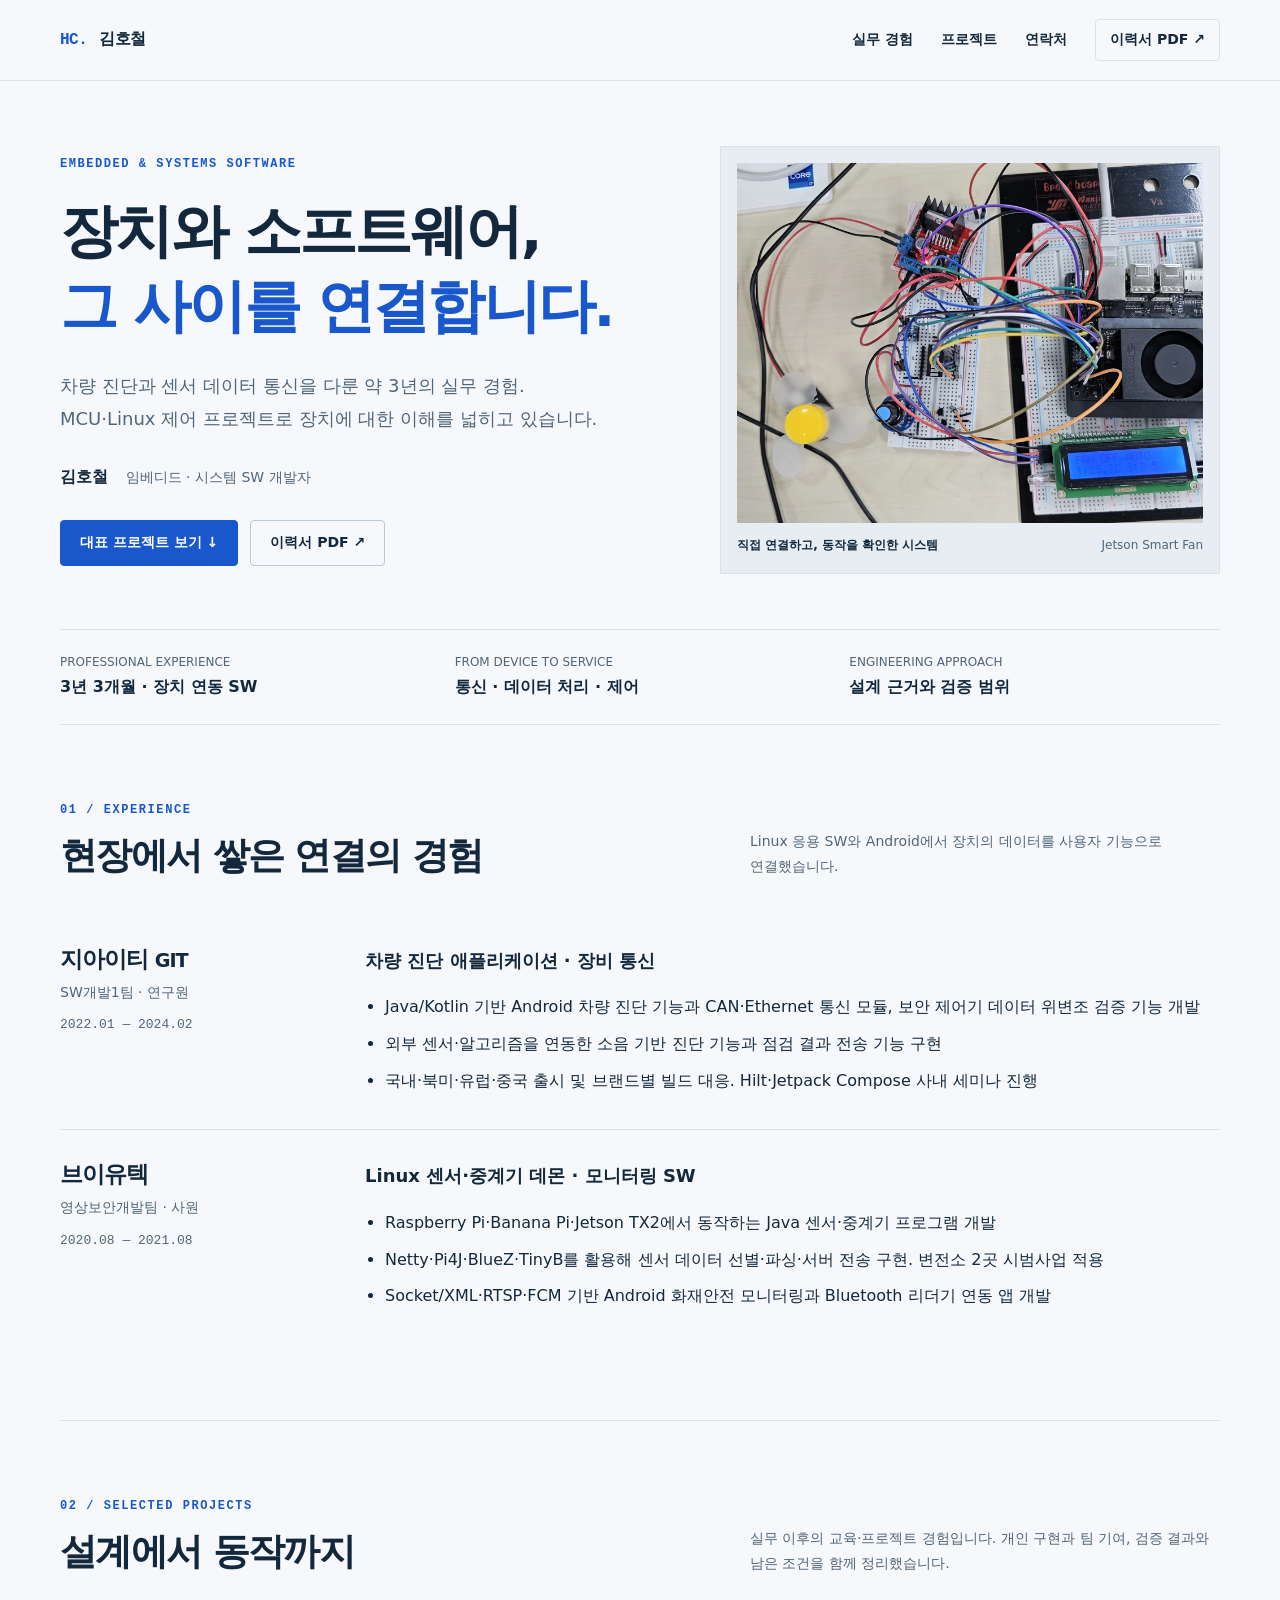
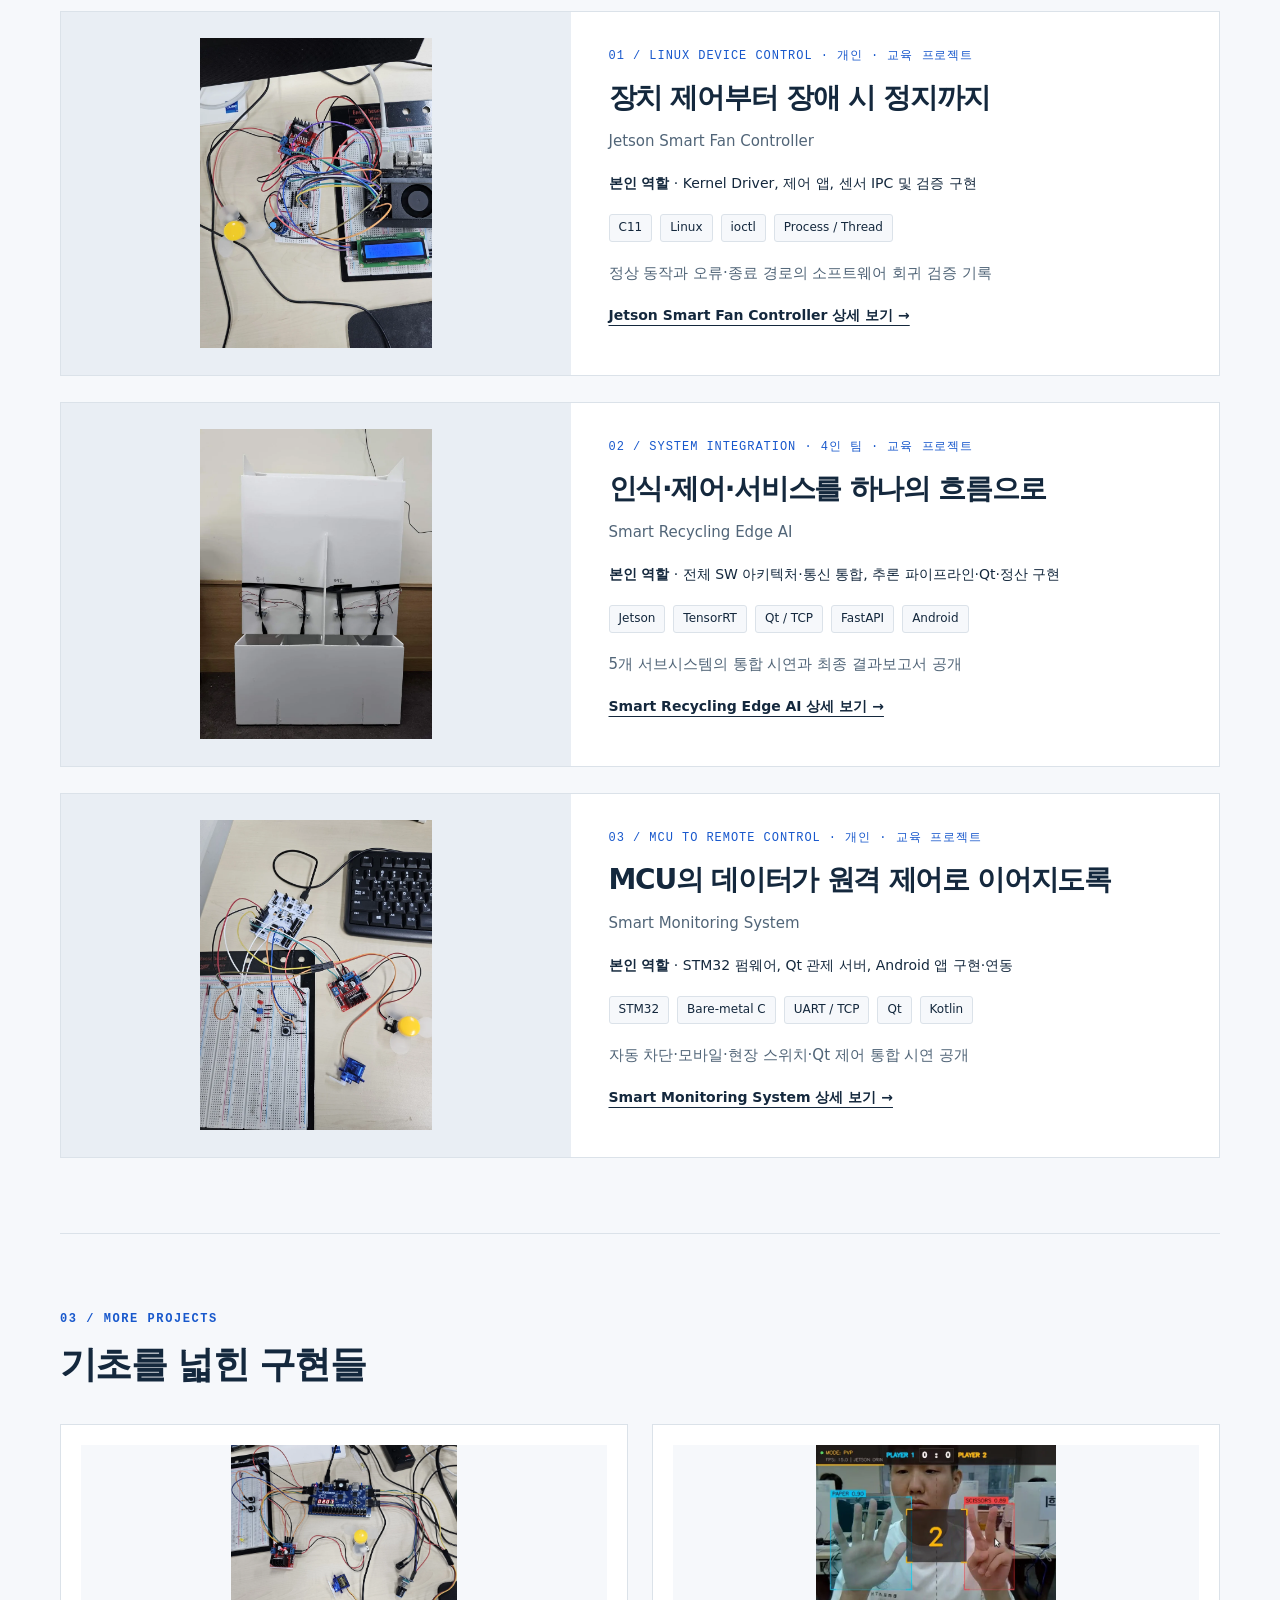
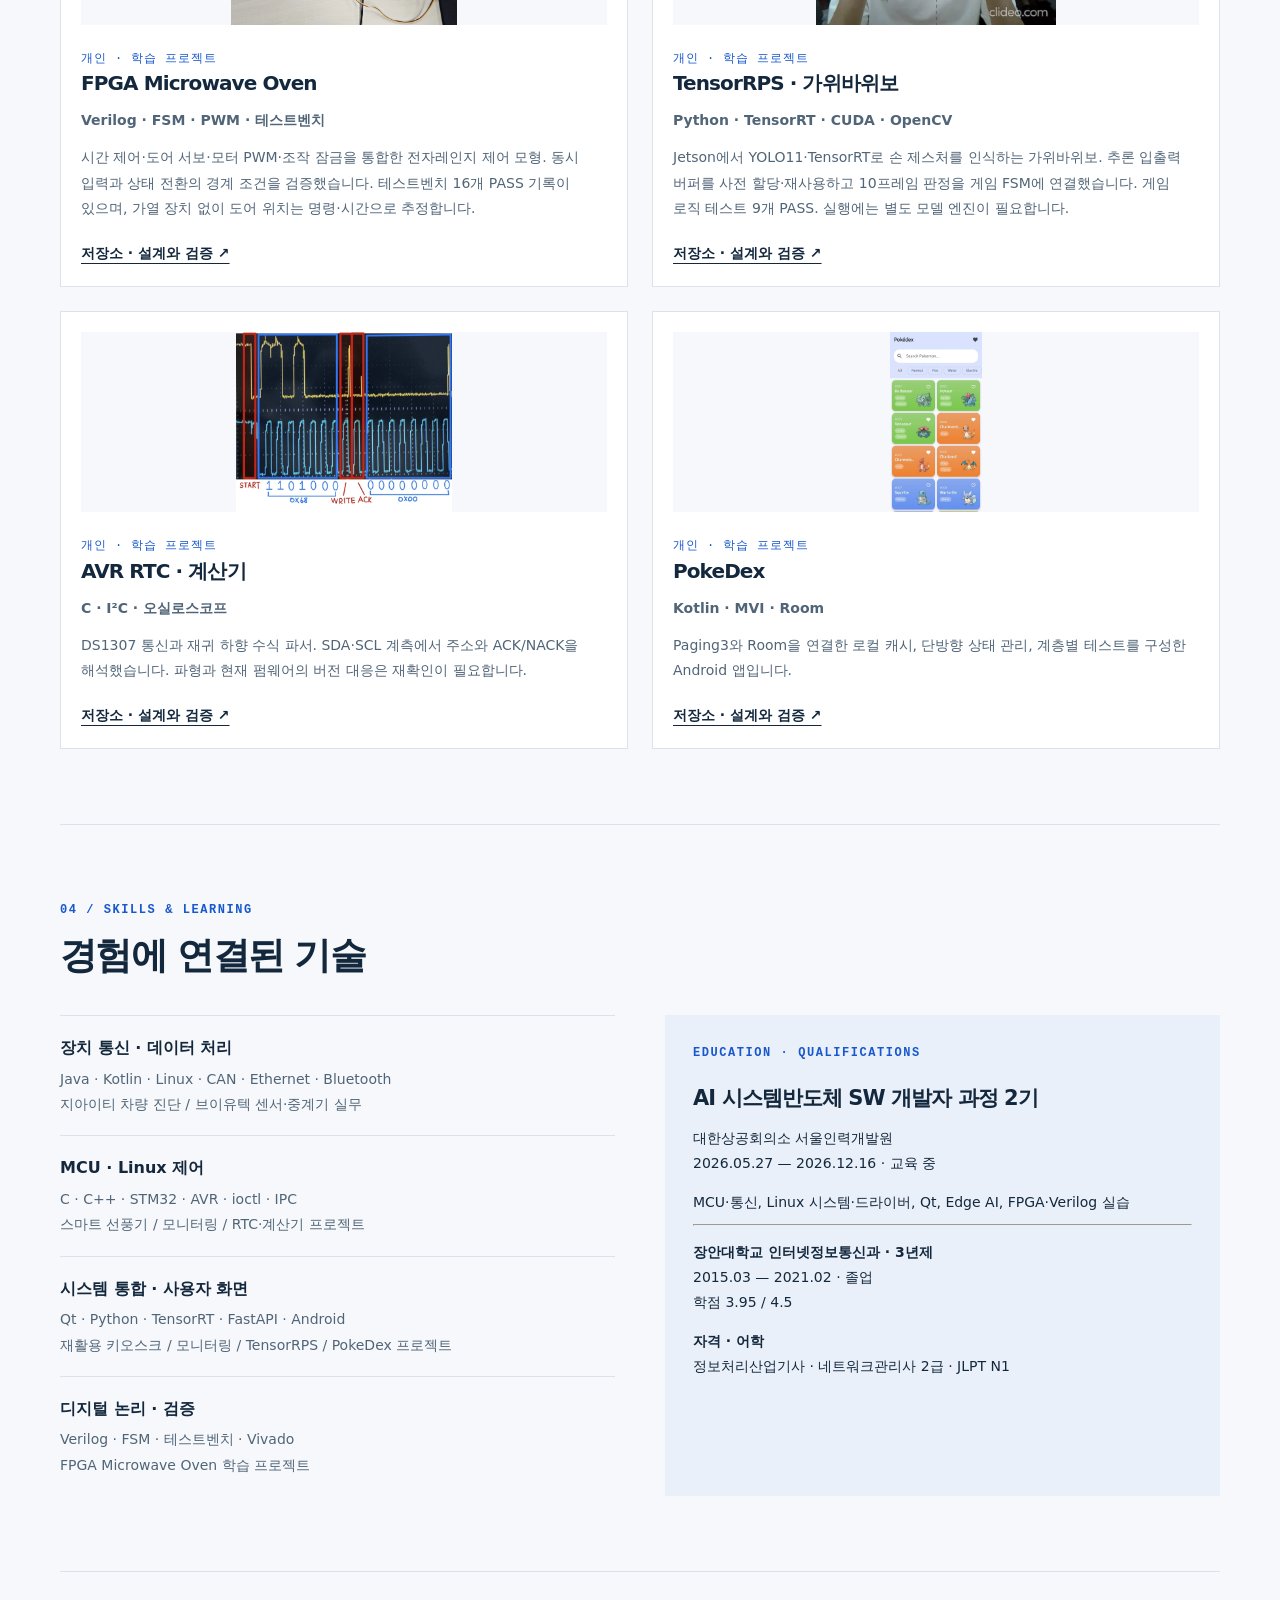
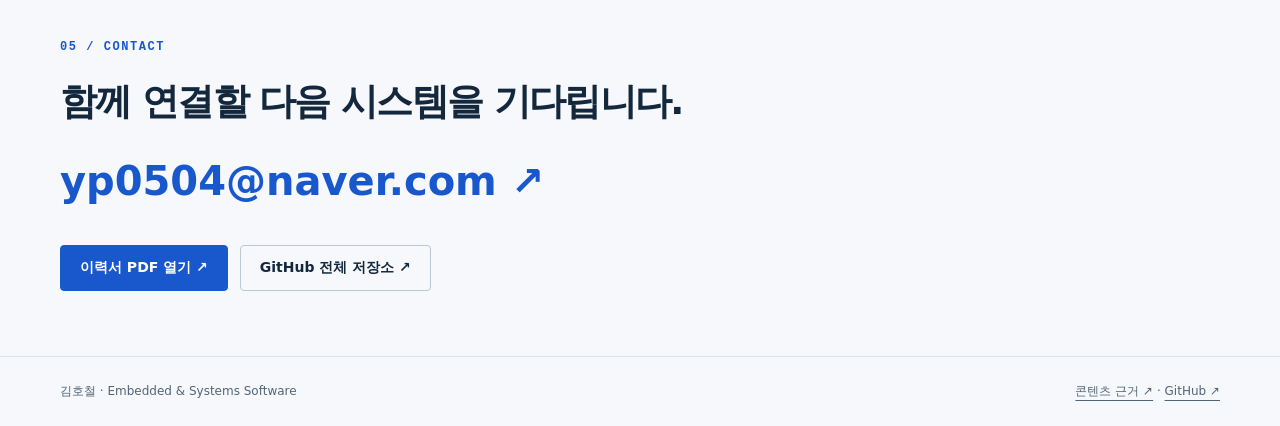
==== commit 3474fb6e: "Add TensorRPS" ====
--- a/index.html
+++ b/index.html
@@ -3,6 +3,6 @@
 <body><a class="skip" href="#main">본문으로 건너뛰기</a><header class="header"><nav class="nav wrap" aria-label="주 메뉴"><a class="brand" href="index.html"><span>HC.</span>김호철</a><button class="mobile-menu" aria-expanded="false" aria-controls="nav-links">메뉴</button><div class="nav-links" id="nav-links"><a href="index.html#experience">실무 경험</a><a href="index.html#projects">프로젝트</a><a href="index.html#contact">연락처</a><a class="resume" href="assets/resume.pdf">이력서 PDF ↗</a></div></nav></header>
 <main id="main" class="wrap"><section class="hero" aria-labelledby="hero-title"><div><div class="eyebrow">Embedded &amp; Systems Software</div><h1 id="hero-title">장치와 소프트웨어,<br><span>그 사이를 연결합니다.</span></h1><p class="lead">차량 진단과 센서 데이터 통신을 다룬 약 3년의 실무 경험.<br>MCU·Linux 제어 프로젝트로 장치에 대한 이해를 넓히고 있습니다.</p><p class="identity">김호철 <span>임베디드 · 시스템 SW 개발자</span></p><div class="actions"><a class="button" href="#projects">대표 프로젝트 보기 ↓</a><a class="button secondary" href="assets/resume.pdf">이력서 PDF ↗</a></div></div><figure class="hero-photo"><a class="zoom-link" href="assets/fan.webp" aria-label="스마트 선풍기 실물 이미지 확대"><img src="assets/fan.webp" width="825" height="1100" alt="Jetson과 모터·LCD·센서를 연결한 개인 스마트 선풍기 프로젝트 실물" fetchpriority="high"></a><figcaption><strong>직접 연결하고, 동작을 확인한 시스템</strong><span>Jetson Smart Fan</span></figcaption></figure></section>
 <div class="summary-strip"><div><span>PROFESSIONAL EXPERIENCE</span><strong>3년 3개월 · 장치 연동 SW</strong></div><div><span>FROM DEVICE TO SERVICE</span><strong>통신 · 데이터 처리 · 제어</strong></div><div><span>ENGINEERING APPROACH</span><strong>설계 근거와 검증 범위</strong></div></div>
-<section id="experience" class="section"><div class="section-head"><div><div class="eyebrow">01 / Experience</div><h2>현장에서 쌓은 연결의 경험</h2></div><p>Linux 응용 SW와 Android에서 장치의 데이터를 사용자 기능으로 연결했습니다.</p></div><article class="experience"><div><h3>지아이티 <small>GIT</small></h3><p class="role">SW개발1팀 · 연구원</p><p class="date">2022.01 — 2024.02</p></div><div><h4>차량 진단 애플리케이션 · 장비 통신</h4><ul><li>Java/Kotlin 기반 Android 차량 진단 기능과 CAN·Ethernet 통신 모듈, 보안 제어기 데이터 위변조 검증 기능 개발</li><li>외부 센서·알고리즘을 연동한 소음 기반 진단 기능과 점검 결과 전송 기능 구현</li><li>국내·북미·유럽·중국 출시 및 브랜드별 빌드 대응. Hilt·Jetpack Compose 사내 세미나 진행</li></ul></div></article><article class="experience"><div><h3>브이유텍</h3><p class="role">영상보안개발팀 · 사원</p><p class="date">2020.08 — 2021.08</p></div><div><h4>Linux 센서·중계기 데몬 · 모니터링 SW</h4><ul><li>Raspberry Pi·Banana Pi·Jetson TX2에서 동작하는 Java 센서·중계기 프로그램 개발</li><li>Netty·Pi4J·BlueZ·TinyB를 활용해 센서 데이터 선별·파싱·서버 전송 구현. 변전소 2곳 시범사업 적용</li><li>Socket/XML·RTSP·FCM 기반 Android 화재안전 모니터링과 Bluetooth 리더기 연동 앱 개발</li></ul></div></article></section><section id="projects" class="section"><div class="section-head"><div><div class="eyebrow">02 / Selected projects</div><h2>설계에서 동작까지</h2></div><p>실무 이후의 교육·프로젝트 경험입니다. 개인 구현과 팀 기여, 검증 결과와 남은 조건을 함께 정리했습니다.</p></div><article class="project"><div class="project-media"><img src="assets/fan.webp" width="825" height="1100" alt="Jetson Orin Nano와 모터, 엔코더, LCD를 연결한 스마트 선풍기 실물" loading="lazy"></div><div class="project-body"><div class="project-kicker">01 / LINUX DEVICE CONTROL · 개인 · 교육 프로젝트</div><h3>장치 제어부터 장애 시 정지까지</h3><p>Jetson Smart Fan Controller</p><p class="role-line"><strong>본인 역할</strong> · Kernel Driver, 제어 앱, 센서 IPC 및 검증 구현</p><div class="tags"><span>C11</span><span>Linux</span><span>ioctl</span><span>Process / Thread</span></div><p>정상 동작과 오류·종료 경로의 소프트웨어 회귀 검증 기록</p><a class="text-link" href="projects/smart-fan/">Jetson Smart Fan Controller 상세 보기 →</a></div></article><article class="project"><div class="project-media"><img src="assets/recycling.webp" width="825" height="1100" alt="4구역 수거함과 분류 기구를 갖춘 재활용 키오스크 실물" loading="lazy"></div><div class="project-body"><div class="project-kicker">02 / SYSTEM INTEGRATION · 4인 팀 · 교육 프로젝트</div><h3>인식·제어·서비스를 하나의 흐름으로</h3><p>Smart Recycling Edge AI</p><p class="role-line"><strong>본인 역할</strong> · 전체 SW 아키텍처·통신 통합, 추론 파이프라인·Qt·정산 구현</p><div class="tags"><span>Jetson</span><span>TensorRT</span><span>Qt / TCP</span><span>FastAPI</span><span>Android</span></div><p>5개 서브시스템의 통합 시연과 최종 결과보고서 공개</p><a class="text-link" href="projects/smart-recycling/">Smart Recycling Edge AI 상세 보기 →</a></div></article><article class="project"><div class="project-media"><img src="assets/monitoring.webp" width="825" height="1100" alt="STM32 보드와 서보, 팬, 가변저항을 연결한 모니터링 프로토타입" loading="lazy"></div><div class="project-body"><div class="project-kicker">03 / MCU TO REMOTE CONTROL · 개인 · 교육 프로젝트</div><h3>MCU의 데이터가 원격 제어로 이어지도록</h3><p>Smart Monitoring System</p><p class="role-line"><strong>본인 역할</strong> · STM32 펌웨어, Qt 관제 서버, Android 앱 구현·연동</p><div class="tags"><span>STM32</span><span>Bare-metal C</span><span>UART / TCP</span><span>Qt</span><span>Kotlin</span></div><p>자동 차단·모바일·현장 스위치·Qt 제어 통합 시연 공개</p><a class="text-link" href="projects/smart-monitoring/">Smart Monitoring System 상세 보기 →</a></div></article></section><section class="section" id="more-projects"><div class="section-head"><div><div class="eyebrow">03 / More projects</div><h2>기초를 넓힌 구현들</h2></div><p></p></div><div class="cards"><article class="small-card"><img src="assets/fpga.webp" width="1383" height="1100" alt="Basys3에 버튼·로터리 인코더·서보·DC 모터를 연결한 전자레인지 제어 모형" loading="lazy"><div class="project-kicker">개인 · 학습 프로젝트</div><h3>FPGA Microwave Oven</h3><p><strong>Verilog · FSM · PWM · 테스트벤치</strong></p><p>시간 제어·도어 서보·모터 PWM·조작 잠금을 통합한 전자레인지 제어 모형. 동시 입력과 상태 전환의 경계 조건을 검증했습니다. 테스트벤치 16개 PASS 기록이 있으며, 가열 장치 없이 도어 위치는 명령·시간으로 추정합니다.</p><a class="text-link" href="https://github.com/hckim-dev/fpga-microwave-oven">저장소 · 설계와 검증 ↗</a></article><article class="small-card"><img src="assets/avr.webp" width="1320" height="1100" alt="I2C START와 장치 주소를 분석한 실제 오실로스코프 계측" loading="lazy"><div class="project-kicker">개인 · 학습 프로젝트</div><h3>AVR RTC · 계산기</h3><p><strong>C · I²C · 오실로스코프</strong></p><p>DS1307 통신과 재귀 하향 수식 파서. SDA·SCL 계측에서 주소와 ACK/NACK을 해석했습니다. 파형과 현재 펌웨어의 버전 대응은 재확인이 필요합니다.</p><a class="text-link" href="https://github.com/hckim-dev/avr-rtc-calculator">저장소 · 설계와 검증 ↗</a></article><article class="small-card"><img src="assets/pokedex.webp" width="564" height="1100" alt="PokeDex 앱의 포켓몬 목록 화면" loading="lazy"><div class="project-kicker">개인 · 학습 프로젝트</div><h3>PokeDex</h3><p><strong>Kotlin · MVI · Room</strong></p><p>Paging3와 Room을 연결한 로컬 캐시, 단방향 상태 관리, 계층별 테스트를 구성한 Android 앱입니다.</p><a class="text-link" href="https://github.com/hckim-dev/PokeDex">저장소 · 설계와 검증 ↗</a></article></div></section><section class="section" id="skills"><div class="section-head"><div><div class="eyebrow">04 / Skills & Learning</div><h2>경험에 연결된 기술</h2></div><p></p></div><div class="skills"><div><div class="skill-row"><strong>장치 통신 · 데이터 처리</strong><p>Java · Kotlin · Linux · CAN · Ethernet · Bluetooth<br>지아이티 차량 진단 / 브이유텍 센서·중계기 실무</p></div><div class="skill-row"><strong>MCU · Linux 제어</strong><p>C · C++ · STM32 · AVR · ioctl · IPC<br>스마트 선풍기 / 모니터링 / RTC·계산기 프로젝트</p></div><div class="skill-row"><strong>시스템 통합 · 사용자 화면</strong><p>Qt · Python · TensorRT · FastAPI · Android<br>재활용 키오스크 / 모니터링 / PokeDex 프로젝트</p></div><div class="skill-row"><strong>디지털 논리 · 검증</strong><p>Verilog · FSM · 테스트벤치 · Vivado<br>FPGA Microwave Oven 학습 프로젝트</p></div></div><div class="education"><div class="eyebrow">Education · Qualifications</div><h3>AI 시스템반도체 SW 개발자 과정 2기</h3><p>대한상공회의소 서울인력개발원<br>2026.05.27 — 2026.12.16 · 교육 중</p><p>MCU·통신, Linux 시스템·드라이버, Qt, Edge AI, FPGA·Verilog 실습</p><hr><p><strong>장안대학교 인터넷정보통신과 · 3년제</strong><br>2015.03 — 2021.02 · 졸업<br>학점 3.95 / 4.5</p><p><strong>자격 · 어학</strong><br>정보처리산업기사 · 네트워크관리사 2급 · JLPT N1</p></div></div></section><section class="contact" id="contact"><div class="eyebrow">05 / Contact</div><h2>함께 연결할 다음 시스템을 기다립니다.</h2><a class="email" href="mailto:yp0504@naver.com">yp0504@naver.com ↗</a><div class="actions"><a class="button" href="assets/resume.pdf">이력서 PDF 열기 ↗</a><a class="button secondary" href="https://github.com/hckim-dev?tab=repositories">GitHub 전체 저장소 ↗</a></div></section></main>
-<footer class="footer"><div class="wrap"><span>김호철 · Embedded &amp; Systems Software</span><span>자료 확인 2026.10.23 · <a class="" href="https://github.com/hckim-dev">GitHub ↗</a></span></div></footer>
+<section id="experience" class="section"><div class="section-head"><div><div class="eyebrow">01 / Experience</div><h2>현장에서 쌓은 연결의 경험</h2></div><p>Linux 응용 SW와 Android에서 장치의 데이터를 사용자 기능으로 연결했습니다.</p></div><article class="experience"><div><h3>지아이티 <small>GIT</small></h3><p class="role">SW개발1팀 · 연구원</p><p class="date">2022.01 — 2024.02</p></div><div><h4>차량 진단 애플리케이션 · 장비 통신</h4><ul><li>Java/Kotlin 기반 Android 차량 진단 기능과 CAN·Ethernet 통신 모듈, 보안 제어기 데이터 위변조 검증 기능 개발</li><li>외부 센서·알고리즘을 연동한 소음 기반 진단 기능과 점검 결과 전송 기능 구현</li><li>국내·북미·유럽·중국 출시 및 브랜드별 빌드 대응. Hilt·Jetpack Compose 사내 세미나 진행</li></ul></div></article><article class="experience"><div><h3>브이유텍</h3><p class="role">영상보안개발팀 · 사원</p><p class="date">2020.08 — 2021.08</p></div><div><h4>Linux 센서·중계기 데몬 · 모니터링 SW</h4><ul><li>Raspberry Pi·Banana Pi·Jetson TX2에서 동작하는 Java 센서·중계기 프로그램 개발</li><li>Netty·Pi4J·BlueZ·TinyB를 활용해 센서 데이터 선별·파싱·서버 전송 구현. 변전소 2곳 시범사업 적용</li><li>Socket/XML·RTSP·FCM 기반 Android 화재안전 모니터링과 Bluetooth 리더기 연동 앱 개발</li></ul></div></article></section><section id="projects" class="section"><div class="section-head"><div><div class="eyebrow">02 / Selected projects</div><h2>설계에서 동작까지</h2></div><p>실무 이후의 교육·프로젝트 경험입니다. 개인 구현과 팀 기여, 검증 결과와 남은 조건을 함께 정리했습니다.</p></div><article class="project"><div class="project-media"><img src="assets/fan.webp" width="825" height="1100" alt="Jetson Orin Nano와 모터, 엔코더, LCD를 연결한 스마트 선풍기 실물" loading="lazy"></div><div class="project-body"><div class="project-kicker">01 / LINUX DEVICE CONTROL · 개인 · 교육 프로젝트</div><h3>장치 제어부터 장애 시 정지까지</h3><p>Jetson Smart Fan Controller</p><p class="role-line"><strong>본인 역할</strong> · Kernel Driver, 제어 앱, 센서 IPC 및 검증 구현</p><div class="tags"><span>C11</span><span>Linux</span><span>ioctl</span><span>Process / Thread</span></div><p>정상 동작과 오류·종료 경로의 소프트웨어 회귀 검증 기록</p><a class="text-link" href="projects/smart-fan/">Jetson Smart Fan Controller 상세 보기 →</a></div></article><article class="project"><div class="project-media"><img src="assets/recycling.webp" width="825" height="1100" alt="4구역 수거함과 분류 기구를 갖춘 재활용 키오스크 실물" loading="lazy"></div><div class="project-body"><div class="project-kicker">02 / SYSTEM INTEGRATION · 4인 팀 · 교육 프로젝트</div><h3>인식·제어·서비스를 하나의 흐름으로</h3><p>Smart Recycling Edge AI</p><p class="role-line"><strong>본인 역할</strong> · 전체 SW 아키텍처·통신 통합, 추론 파이프라인·Qt·정산 구현</p><div class="tags"><span>Jetson</span><span>TensorRT</span><span>Qt / TCP</span><span>FastAPI</span><span>Android</span></div><p>5개 서브시스템의 통합 시연과 최종 결과보고서 공개</p><a class="text-link" href="projects/smart-recycling/">Smart Recycling Edge AI 상세 보기 →</a></div></article><article class="project"><div class="project-media"><img src="assets/monitoring.webp" width="825" height="1100" alt="STM32 보드와 서보, 팬, 가변저항을 연결한 모니터링 프로토타입" loading="lazy"></div><div class="project-body"><div class="project-kicker">03 / MCU TO REMOTE CONTROL · 개인 · 교육 프로젝트</div><h3>MCU의 데이터가 원격 제어로 이어지도록</h3><p>Smart Monitoring System</p><p class="role-line"><strong>본인 역할</strong> · STM32 펌웨어, Qt 관제 서버, Android 앱 구현·연동</p><div class="tags"><span>STM32</span><span>Bare-metal C</span><span>UART / TCP</span><span>Qt</span><span>Kotlin</span></div><p>자동 차단·모바일·현장 스위치·Qt 제어 통합 시연 공개</p><a class="text-link" href="projects/smart-monitoring/">Smart Monitoring System 상세 보기 →</a></div></article></section><section class="section" id="more-projects"><div class="section-head"><div><div class="eyebrow">03 / More projects</div><h2>기초를 넓힌 구현들</h2></div><p></p></div><div class="cards"><article class="small-card"><img src="assets/fpga.webp" width="1383" height="1100" alt="Basys3에 버튼·로터리 인코더·서보·DC 모터를 연결한 전자레인지 제어 모형" loading="lazy"><div class="project-kicker">개인 · 학습 프로젝트</div><h3>FPGA Microwave Oven</h3><p><strong>Verilog · FSM · PWM · 테스트벤치</strong></p><p>시간 제어·도어 서보·모터 PWM·조작 잠금을 통합한 전자레인지 제어 모형. 동시 입력과 상태 전환의 경계 조건을 검증했습니다. 테스트벤치 16개 PASS 기록이 있으며, 가열 장치 없이 도어 위치는 명령·시간으로 추정합니다.</p><a class="text-link" href="https://github.com/hckim-dev/fpga-microwave-oven" aria-label="FPGA Microwave Oven 저장소 · 설계와 검증 ↗">저장소 · 설계와 검증 ↗</a></article><article class="small-card"><img src="assets/tensorrps.webp" width="636" height="476" alt="TensorRPS 시연 영상의 손 제스처 탐지 박스와 카운트다운·점수 화면" loading="lazy"><div class="project-kicker">개인 · 학습 프로젝트</div><h3>TensorRPS · 가위바위보</h3><p><strong>Python · TensorRT · CUDA · OpenCV</strong></p><p>Jetson에서 YOLO11·TensorRT로 손 제스처를 인식하는 가위바위보. 추론 입출력 버퍼를 사전 할당·재사용하고 10프레임 판정을 게임 FSM에 연결했습니다. 게임 로직 테스트 9개 PASS. 실행에는 별도 모델 엔진이 필요합니다.</p><a class="text-link" href="https://github.com/hckim-dev/jetson-orin-yolo11-rps" aria-label="TensorRPS · 가위바위보 저장소 · 설계와 검증 ↗">저장소 · 설계와 검증 ↗</a></article><article class="small-card"><img src="assets/avr.webp" width="1320" height="1100" alt="I2C START와 장치 주소를 분석한 실제 오실로스코프 계측" loading="lazy"><div class="project-kicker">개인 · 학습 프로젝트</div><h3>AVR RTC · 계산기</h3><p><strong>C · I²C · 오실로스코프</strong></p><p>DS1307 통신과 재귀 하향 수식 파서. SDA·SCL 계측에서 주소와 ACK/NACK을 해석했습니다. 파형과 현재 펌웨어의 버전 대응은 재확인이 필요합니다.</p><a class="text-link" href="https://github.com/hckim-dev/avr-rtc-calculator" aria-label="AVR RTC · 계산기 저장소 · 설계와 검증 ↗">저장소 · 설계와 검증 ↗</a></article><article class="small-card"><img src="assets/pokedex.webp" width="564" height="1100" alt="PokeDex 앱의 포켓몬 목록 화면" loading="lazy"><div class="project-kicker">개인 · 학습 프로젝트</div><h3>PokeDex</h3><p><strong>Kotlin · MVI · Room</strong></p><p>Paging3와 Room을 연결한 로컬 캐시, 단방향 상태 관리, 계층별 테스트를 구성한 Android 앱입니다.</p><a class="text-link" href="https://github.com/hckim-dev/PokeDex" aria-label="PokeDex 저장소 · 설계와 검증 ↗">저장소 · 설계와 검증 ↗</a></article></div></section><section class="section" id="skills"><div class="section-head"><div><div class="eyebrow">04 / Skills & Learning</div><h2>경험에 연결된 기술</h2></div><p></p></div><div class="skills"><div><div class="skill-row"><strong>장치 통신 · 데이터 처리</strong><p>Java · Kotlin · Linux · CAN · Ethernet · Bluetooth<br>지아이티 차량 진단 / 브이유텍 센서·중계기 실무</p></div><div class="skill-row"><strong>MCU · Linux 제어</strong><p>C · C++ · STM32 · AVR · ioctl · IPC<br>스마트 선풍기 / 모니터링 / RTC·계산기 프로젝트</p></div><div class="skill-row"><strong>시스템 통합 · 사용자 화면</strong><p>Qt · Python · TensorRT · FastAPI · Android<br>재활용 키오스크 / 모니터링 / TensorRPS / PokeDex 프로젝트</p></div><div class="skill-row"><strong>디지털 논리 · 검증</strong><p>Verilog · FSM · 테스트벤치 · Vivado<br>FPGA Microwave Oven 학습 프로젝트</p></div></div><div class="education"><div class="eyebrow">Education · Qualifications</div><h3>AI 시스템반도체 SW 개발자 과정 2기</h3><p>대한상공회의소 서울인력개발원<br>2026.05.27 — 2026.12.16 · 교육 중</p><p>MCU·통신, Linux 시스템·드라이버, Qt, Edge AI, FPGA·Verilog 실습</p><hr><p><strong>장안대학교 인터넷정보통신과 · 3년제</strong><br>2015.03 — 2021.02 · 졸업<br>학점 3.95 / 4.5</p><p><strong>자격 · 어학</strong><br>정보처리산업기사 · 네트워크관리사 2급 · JLPT N1</p></div></div></section><section class="contact" id="contact"><div class="eyebrow">05 / Contact</div><h2>함께 연결할 다음 시스템을 기다립니다.</h2><a class="email" href="mailto:yp0504@naver.com">yp0504@naver.com ↗</a><div class="actions"><a class="button" href="assets/resume.pdf">이력서 PDF 열기 ↗</a><a class="button secondary" href="https://github.com/hckim-dev?tab=repositories">GitHub 전체 저장소 ↗</a></div></section></main>
+<footer class="footer"><div class="wrap"><span>김호철 · Embedded &amp; Systems Software</span><span><a class="" href="https://github.com/hckim-dev/hckim-dev.github.io/blob/master/docs/SOURCES.md">콘텐츠 근거 ↗</a> · <a class="" href="https://github.com/hckim-dev">GitHub ↗</a></span></div></footer>
 <dialog aria-label="프로젝트 이미지 확대"><div class="dialog-actions"><button type="button" class="zoom-toggle" aria-pressed="false">2배 확대</button><a class="original-image" target="_blank" rel="noopener">이미지 파일 열기 ↗</a><button type="button" class="dialog-close">닫기 ×</button></div><div class="image-viewport"><img alt=""></div><p></p></dialog></body></html>
--- a/assets/site.css
+++ b/assets/site.css
@@ -1,4 +1,4 @@
-:root{--ink:#14283d;--muted:#516578;--blue:#1858cc;--line:#dbe2e9;--paper:#f6f8fb}*{box-sizing:border-box}html{scroll-behavior:smooth;scroll-padding-top:100px}body{margin:0;background:var(--paper);color:var(--ink);font-family:system-ui,-apple-system,'Segoe UI','Malgun Gothic',sans-serif;font-size:16px;line-height:1.8;word-break:keep-all;overflow-wrap:anywhere}a{color:inherit;text-underline-offset:5px}a:hover{color:var(--blue)}button{font:inherit}a:focus-visible,button:focus-visible{outline:3px solid #e3971d;outline-offset:5px}img{display:block;max-width:100%}h1,h2,h3,p,figure{margin:0}h1,h2,h3{line-height:1.3;letter-spacing:-.045em}h1{font-size:clamp(36px,4.5vw,62px);font-weight:750}h2{font-size:clamp(27px,3vw,37px)}h3{font-size:24px}p+p{margin-top:14px}.wrap{width:min(1160px,calc(100% - 64px));margin:auto}.skip{position:fixed;top:-100px;left:16px;background:white;padding:12px;z-index:100}.skip:focus{top:10px}.header{position:sticky;top:0;background:#f6f8fbf5;border-bottom:1px solid var(--line);z-index:10}.nav{min-height:80px;display:flex;align-items:center;justify-content:space-between;gap:24px}.brand{font-weight:800;text-decoration:none;letter-spacing:-.03em;white-space:nowrap}.brand span{font-family:monospace;color:var(--blue);margin-right:12px}.nav-links{display:flex;gap:28px;align-items:center}.nav-links a{text-decoration:none;font-size:14px;font-weight:650}.nav-links .resume{border:1px solid var(--line);padding:7px 14px;border-radius:4px}.eyebrow{font-family:Consolas,monospace;color:var(--blue);font-size:12px;letter-spacing:.13em;font-weight:700;text-transform:uppercase;margin-bottom:20px}.hero{display:grid;grid-template-columns:1.2fr 1fr;gap:60px;align-items:center;padding:65px 0 55px}.hero h1 span{color:var(--blue)}.lead{font-size:18px;color:var(--muted);max-width:590px;margin-top:25px}.identity{margin-top:28px;font-weight:700}.identity span{font-weight:400;font-size:14px;color:var(--muted);margin-left:12px}.actions{display:flex;gap:12px;flex-wrap:wrap;margin-top:28px}.button{display:inline-flex;align-items:center;justify-content:center;min-height:46px;padding:9px 19px;background:var(--blue);border:1px solid var(--blue);border-radius:4px;color:white;text-decoration:none;font-size:14px;font-weight:650}.button:hover{background:#1047aa;color:white}.button.secondary{background:transparent;color:var(--ink);border-color:#bcc8d4}.hero-photo{background:#e7edf3;border:1px solid var(--line);padding:16px;position:relative}.hero-photo img{height:360px;width:100%;object-fit:cover;object-position:center 48%}.hero-photo figcaption{display:flex;justify-content:space-between;font-size:12px;padding-top:12px;color:var(--muted)}.hero-photo figcaption strong{color:var(--ink)}.summary-strip{display:grid;grid-template-columns:repeat(3,1fr);border-block:1px solid var(--line);padding:22px 0;gap:24px}.summary-strip span{font-size:12px;color:var(--muted);display:block}.summary-strip strong{font-size:16px}.section{padding:75px 0;border-bottom:1px solid var(--line)}.section-head{display:flex;align-items:end;justify-content:space-between;gap:30px;margin-bottom:35px}.section-head p{color:var(--muted);font-size:14px;max-width:470px}.section-head .eyebrow{margin-bottom:10px}.experience{display:grid;grid-template-columns:260px 1fr;gap:45px;padding:30px 0;border-top:1px solid var(--line)}.experience:first-of-type{border-top:0}.experience h3{font-size:23px}.date{font-family:Consolas,monospace;font-size:13px;color:var(--muted);margin-top:8px}.role{color:var(--muted);font-size:14px;margin-top:5px}ul{padding-left:20px;margin:12px 0 0}li{padding:4px 0}.experience h4{margin:0;font-size:18px}.project{display:grid;grid-template-columns:44% 1fr;background:white;border:1px solid var(--line);margin-top:26px;min-height:365px}.project-media{background:#e9eef4;display:flex;align-items:center;justify-content:center;padding:20px}.project-media img{height:310px;width:100%;object-fit:contain}.project-body{padding:34px 38px}.project-body h3{font-size:28px;margin:12px 0}.project-body p{color:var(--muted);font-size:15px}.project-body .role-line{color:var(--ink);font-size:14px;margin-top:16px}.project-kicker{color:var(--blue);font-family:Consolas,monospace;font-size:12px;letter-spacing:.08em}.tags{display:flex;gap:8px;flex-wrap:wrap;margin:18px 0}.tags span{font-size:12px;background:var(--paper);border:1px solid var(--line);padding:2px 9px;border-radius:3px}.text-link{font-size:14px;font-weight:700;display:inline-block;margin-top:16px}.cards{display:grid;grid-template-columns:repeat(3,1fr);gap:24px}.small-card{border:1px solid var(--line);background:white;padding:20px;display:flex;flex-direction:column}.small-card img{height:180px;width:100%;object-fit:contain;background:var(--paper);margin-bottom:24px}.small-card h3{font-size:20px}.small-card p{font-size:14px;color:var(--muted);margin-top:12px}.small-card a{margin-top:auto;padding-top:20px}.skills{display:grid;grid-template-columns:1fr 1fr;gap:50px}.skill-row{padding:18px 0;border-top:1px solid var(--line)}.skill-row strong{font-size:16px}.skill-row p{font-size:14px;color:var(--muted);margin-top:4px}.education{background:#eaf0f9;padding:28px}.education h3{font-size:21px}.education p{font-size:14px;margin-top:14px}.contact{padding:65px 0}.contact a.email{display:inline-block;font-size:clamp(22px,4vw,40px);font-weight:700;text-decoration:none;color:var(--blue);margin-top:18px}.footer{padding:24px 0;border-top:1px solid var(--line);color:var(--muted);font-size:12px}.footer .wrap{display:flex;justify-content:space-between;gap:20px}.detail-head{padding:40px 0 30px}.breadcrumb{font-size:13px;color:var(--muted);margin-bottom:32px}.detail-head h1{font-size:clamp(34px,5vw,56px);max-width:900px}.detail-head .lead{max-width:750px}.meta{display:flex;gap:30px;margin-top:28px;flex-wrap:wrap;font-size:14px}.meta strong{display:block;font-size:12px;color:var(--muted);font-weight:400}.detail-layout{display:grid;grid-template-columns:210px 1fr;gap:55px}.side-nav{align-self:start;position:sticky;top:110px;display:flex;flex-direction:column;font-size:13px;gap:12px;padding-top:35px}.side-nav a{text-decoration:none}.detail-section{padding:40px 0;border-bottom:1px solid var(--line)}.detail-section h2{font-size:28px;margin-bottom:24px}.detail-section h3{font-size:19px;margin:24px 0 10px}.detail-section p{color:var(--muted)}.detail-photo{padding:20px;background:#e9eef4}.detail-photo img{max-height:480px;width:100%;object-fit:contain}.detail-photo figcaption{font-size:12px;color:var(--muted);margin-top:10px}.flow{display:grid;grid-template-columns:repeat(3,1fr);gap:12px;margin:24px 0}.flow div{padding:20px 15px;background:#eaf0f9;border-top:3px solid var(--blue)}.flow b{display:block;font-size:14px}.flow span{display:block;font-size:12px;color:var(--muted);margin-top:8px}.note{border-left:3px solid var(--blue);background:#edf2fa;padding:18px 22px;margin-top:22px;font-size:14px}.steps{counter-reset:step;list-style:none;padding:0}.steps li{counter-increment:step;padding:14px 0 14px 42px;position:relative;border-top:1px solid var(--line)}.steps li:before{content:'0' counter(step);position:absolute;left:0;font:14px Consolas,monospace;color:var(--blue);top:18px}.steps strong{display:block}.steps p{font-size:14px}.resources{display:flex;gap:12px;flex-wrap:wrap}.source-note{font-size:12px;margin-top:20px}.zoom-link{display:block}.mobile-menu{display:none}dialog{border:0;padding:16px;max-width:95vw;max-height:95vh;background:white}dialog::backdrop{background:#102237db}dialog img{max-height:80vh;max-width:85vw;object-fit:contain}dialog button{display:block;margin:0 0 12px auto;padding:7px 16px;border:1px solid #bcc8d4;background:white;cursor:pointer}dialog p{font-size:13px;margin-top:10px}
+:root{--ink:#14283d;--muted:#516578;--blue:#1858cc;--line:#dbe2e9;--paper:#f6f8fb}*{box-sizing:border-box}html{scroll-behavior:smooth;scroll-padding-top:100px}body{margin:0;background:var(--paper);color:var(--ink);font-family:system-ui,-apple-system,'Segoe UI','Malgun Gothic',sans-serif;font-size:16px;line-height:1.8;word-break:keep-all;overflow-wrap:anywhere}a{color:inherit;text-underline-offset:5px}a:hover{color:var(--blue)}button{font:inherit}a:focus-visible,button:focus-visible{outline:3px solid #e3971d;outline-offset:5px}img{display:block;max-width:100%}h1,h2,h3,p,figure{margin:0}h1,h2,h3{line-height:1.3;letter-spacing:-.045em}h1{font-size:clamp(36px,4.5vw,62px);font-weight:750}h2{font-size:clamp(27px,3vw,37px)}h3{font-size:24px}p+p{margin-top:14px}.wrap{width:min(1160px,calc(100% - 64px));margin:auto}.skip{position:fixed;top:-100px;left:16px;background:white;padding:12px;z-index:100}.skip:focus{top:10px}.header{position:sticky;top:0;background:#f6f8fbf5;border-bottom:1px solid var(--line);z-index:10}.nav{min-height:80px;display:flex;align-items:center;justify-content:space-between;gap:24px}.brand{font-weight:800;text-decoration:none;letter-spacing:-.03em;white-space:nowrap}.brand span{font-family:monospace;color:var(--blue);margin-right:12px}.nav-links{display:flex;gap:28px;align-items:center}.nav-links a{text-decoration:none;font-size:14px;font-weight:650}.nav-links .resume{border:1px solid var(--line);padding:7px 14px;border-radius:4px}.eyebrow{font-family:Consolas,monospace;color:var(--blue);font-size:12px;letter-spacing:.13em;font-weight:700;text-transform:uppercase;margin-bottom:20px}.hero{display:grid;grid-template-columns:1.2fr 1fr;gap:60px;align-items:center;padding:65px 0 55px}.hero h1 span{color:var(--blue)}.lead{font-size:18px;color:var(--muted);max-width:590px;margin-top:25px}.identity{margin-top:28px;font-weight:700}.identity span{font-weight:400;font-size:14px;color:var(--muted);margin-left:12px}.actions{display:flex;gap:12px;flex-wrap:wrap;margin-top:28px}.button{display:inline-flex;align-items:center;justify-content:center;min-height:46px;padding:9px 19px;background:var(--blue);border:1px solid var(--blue);border-radius:4px;color:white;text-decoration:none;font-size:14px;font-weight:650}.button:hover{background:#1047aa;color:white}.button.secondary{background:transparent;color:var(--ink);border-color:#bcc8d4}.hero-photo{background:#e7edf3;border:1px solid var(--line);padding:16px;position:relative}.hero-photo img{height:360px;width:100%;object-fit:cover;object-position:center 48%}.hero-photo figcaption{display:flex;justify-content:space-between;font-size:12px;padding-top:12px;color:var(--muted)}.hero-photo figcaption strong{color:var(--ink)}.summary-strip{display:grid;grid-template-columns:repeat(3,1fr);border-block:1px solid var(--line);padding:22px 0;gap:24px}.summary-strip span{font-size:12px;color:var(--muted);display:block}.summary-strip strong{font-size:16px}.section{padding:75px 0;border-bottom:1px solid var(--line)}.section-head{display:flex;align-items:end;justify-content:space-between;gap:30px;margin-bottom:35px}.section-head p{color:var(--muted);font-size:14px;max-width:470px}.section-head .eyebrow{margin-bottom:10px}.experience{display:grid;grid-template-columns:260px 1fr;gap:45px;padding:30px 0;border-top:1px solid var(--line)}.experience:first-of-type{border-top:0}.experience h3{font-size:23px}.date{font-family:Consolas,monospace;font-size:13px;color:var(--muted);margin-top:8px}.role{color:var(--muted);font-size:14px;margin-top:5px}ul{padding-left:20px;margin:12px 0 0}li{padding:4px 0}.experience h4{margin:0;font-size:18px}.project{display:grid;grid-template-columns:44% 1fr;background:white;border:1px solid var(--line);margin-top:26px;min-height:365px}.project-media{background:#e9eef4;display:flex;align-items:center;justify-content:center;padding:20px}.project-media img{height:310px;width:100%;object-fit:contain}.project-body{padding:34px 38px}.project-body h3{font-size:28px;margin:12px 0}.project-body p{color:var(--muted);font-size:15px}.project-body .role-line{color:var(--ink);font-size:14px;margin-top:16px}.project-kicker{color:var(--blue);font-family:Consolas,monospace;font-size:12px;letter-spacing:.08em}.tags{display:flex;gap:8px;flex-wrap:wrap;margin:18px 0}.tags span{font-size:12px;background:var(--paper);border:1px solid var(--line);padding:2px 9px;border-radius:3px}.text-link{font-size:14px;font-weight:700;display:inline-block;margin-top:16px}.cards{display:grid;grid-template-columns:repeat(2,minmax(0,1fr));gap:24px}.small-card{border:1px solid var(--line);background:white;padding:20px;display:flex;flex-direction:column}.small-card img{height:180px;width:100%;object-fit:contain;background:var(--paper);margin-bottom:24px}.small-card h3{font-size:20px}.small-card p{font-size:14px;color:var(--muted);margin-top:12px}.small-card a{margin-top:auto;padding-top:20px}.skills{display:grid;grid-template-columns:1fr 1fr;gap:50px}.skill-row{padding:18px 0;border-top:1px solid var(--line)}.skill-row strong{font-size:16px}.skill-row p{font-size:14px;color:var(--muted);margin-top:4px}.education{background:#eaf0f9;padding:28px}.education h3{font-size:21px}.education p{font-size:14px;margin-top:14px}.contact{padding:65px 0}.contact a.email{display:inline-block;font-size:clamp(22px,4vw,40px);font-weight:700;text-decoration:none;color:var(--blue);margin-top:18px}.footer{padding:24px 0;border-top:1px solid var(--line);color:var(--muted);font-size:12px}.footer .wrap{display:flex;justify-content:space-between;gap:20px}.detail-head{padding:40px 0 30px}.breadcrumb{font-size:13px;color:var(--muted);margin-bottom:32px}.detail-head h1{font-size:clamp(34px,5vw,56px);max-width:900px}.detail-head .lead{max-width:750px}.meta{display:flex;gap:30px;margin-top:28px;flex-wrap:wrap;font-size:14px}.meta strong{display:block;font-size:12px;color:var(--muted);font-weight:400}.detail-layout{display:grid;grid-template-columns:210px 1fr;gap:55px}.side-nav{align-self:start;position:sticky;top:110px;display:flex;flex-direction:column;font-size:13px;gap:12px;padding-top:35px}.side-nav a{text-decoration:none}.detail-section{padding:40px 0;border-bottom:1px solid var(--line)}.detail-section h2{font-size:28px;margin-bottom:24px}.detail-section h3{font-size:19px;margin:24px 0 10px}.detail-section p{color:var(--muted)}.detail-photo{padding:20px;background:#e9eef4}.detail-photo img{max-height:480px;width:100%;object-fit:contain}.detail-photo figcaption{font-size:12px;color:var(--muted);margin-top:10px}.flow{display:grid;grid-template-columns:repeat(3,1fr);gap:12px;margin:24px 0}.flow div{padding:20px 15px;background:#eaf0f9;border-top:3px solid var(--blue)}.flow b{display:block;font-size:14px}.flow span{display:block;font-size:12px;color:var(--muted);margin-top:8px}.note{border-left:3px solid var(--blue);background:#edf2fa;padding:18px 22px;margin-top:22px;font-size:14px}.steps{counter-reset:step;list-style:none;padding:0}.steps li{counter-increment:step;padding:14px 0 14px 42px;position:relative;border-top:1px solid var(--line)}.steps li:before{content:'0' counter(step);position:absolute;left:0;font:14px Consolas,monospace;color:var(--blue);top:18px}.steps strong{display:block}.steps p{font-size:14px}.resources{display:flex;gap:12px;flex-wrap:wrap}.source-note{font-size:12px;margin-top:20px}.zoom-link{display:block}.mobile-menu{display:none}dialog{border:0;padding:16px;max-width:95vw;max-height:95vh;background:white}dialog::backdrop{background:#102237db}dialog img{max-height:80vh;max-width:85vw;object-fit:contain}dialog button{display:block;margin:0 0 12px auto;padding:7px 16px;border:1px solid #bcc8d4;background:white;cursor:pointer}dialog p{font-size:13px;margin-top:10px}
 @media(max-width:850px){.wrap{width:calc(100% - 40px)}.hero{gap:28px}.hero-photo img{height:320px}.nav-links{gap:18px}.project{grid-template-columns:40% 1fr}.project-body{padding:26px}.detail-layout{grid-template-columns:1fr;gap:0}.side-nav{position:static;flex-direction:row;flex-wrap:wrap;border-block:1px solid var(--line);padding:15px 0;gap:12px 22px}.cards{gap:14px}.small-card{padding:16px}.skills{gap:28px}.experience{grid-template-columns:210px 1fr;gap:24px}}
 @media(max-width:620px){html{scroll-padding-top:85px}.wrap{width:calc(100% - 36px)}.nav{min-height:66px;flex-wrap:wrap;gap:0}.mobile-menu{display:block;background:none;border:1px solid #bcc8d4;padding:5px 12px;font-size:13px;color:var(--ink)}.nav-links{width:100%;padding:10px 0 18px;justify-content:space-between;gap:8px}.js .nav-links{display:none}.js .nav-links.open{display:flex}.nav-links a{font-size:13px}.nav-links .resume{padding:4px 8px}.hero{grid-template-columns:1fr;padding:38px 0 32px;gap:30px}.hero h1{font-size:39px}.lead{font-size:16px;margin-top:20px}.hero-photo img{height:280px;object-fit:contain}.hero-photo{padding:12px}.hero-photo figcaption{font-size:11px}.eyebrow{font-size:11px;margin-bottom:15px}.summary-strip{gap:12px;padding:20px 0}.summary-strip strong{font-size:13px}.summary-strip span{font-size:10px}.section{padding:48px 0}.section-head{display:block;margin-bottom:26px}.section-head p{margin-top:15px}.experience{grid-template-columns:1fr;gap:18px;padding:26px 0}.experience h4{font-size:17px}.experience li{font-size:14px}.project{grid-template-columns:1fr;margin-top:20px}.project-media{padding:14px}.project-media img{height:230px}.project-body{padding:25px}.project-body h3{font-size:25px}.cards,.skills{grid-template-columns:1fr;gap:20px}.small-card img{height:210px}.small-card h3{font-size:22px}.small-card p{margin-bottom:5px}.contact{padding:45px 0}.footer .wrap{flex-direction:column;gap:8px}.detail-head{padding-top:25px}.detail-head h1{font-size:36px}.meta{gap:20px}.flow{grid-template-columns:1fr}.flow div{padding:14px 18px}.detail-section{padding:32px 0}.detail-photo{padding:12px}.detail-photo img{max-height:350px}.side-nav{font-size:12px}.identity span{display:block;margin:2px 0 0}}
 @media(prefers-reduced-motion:reduce){html{scroll-behavior:auto}}
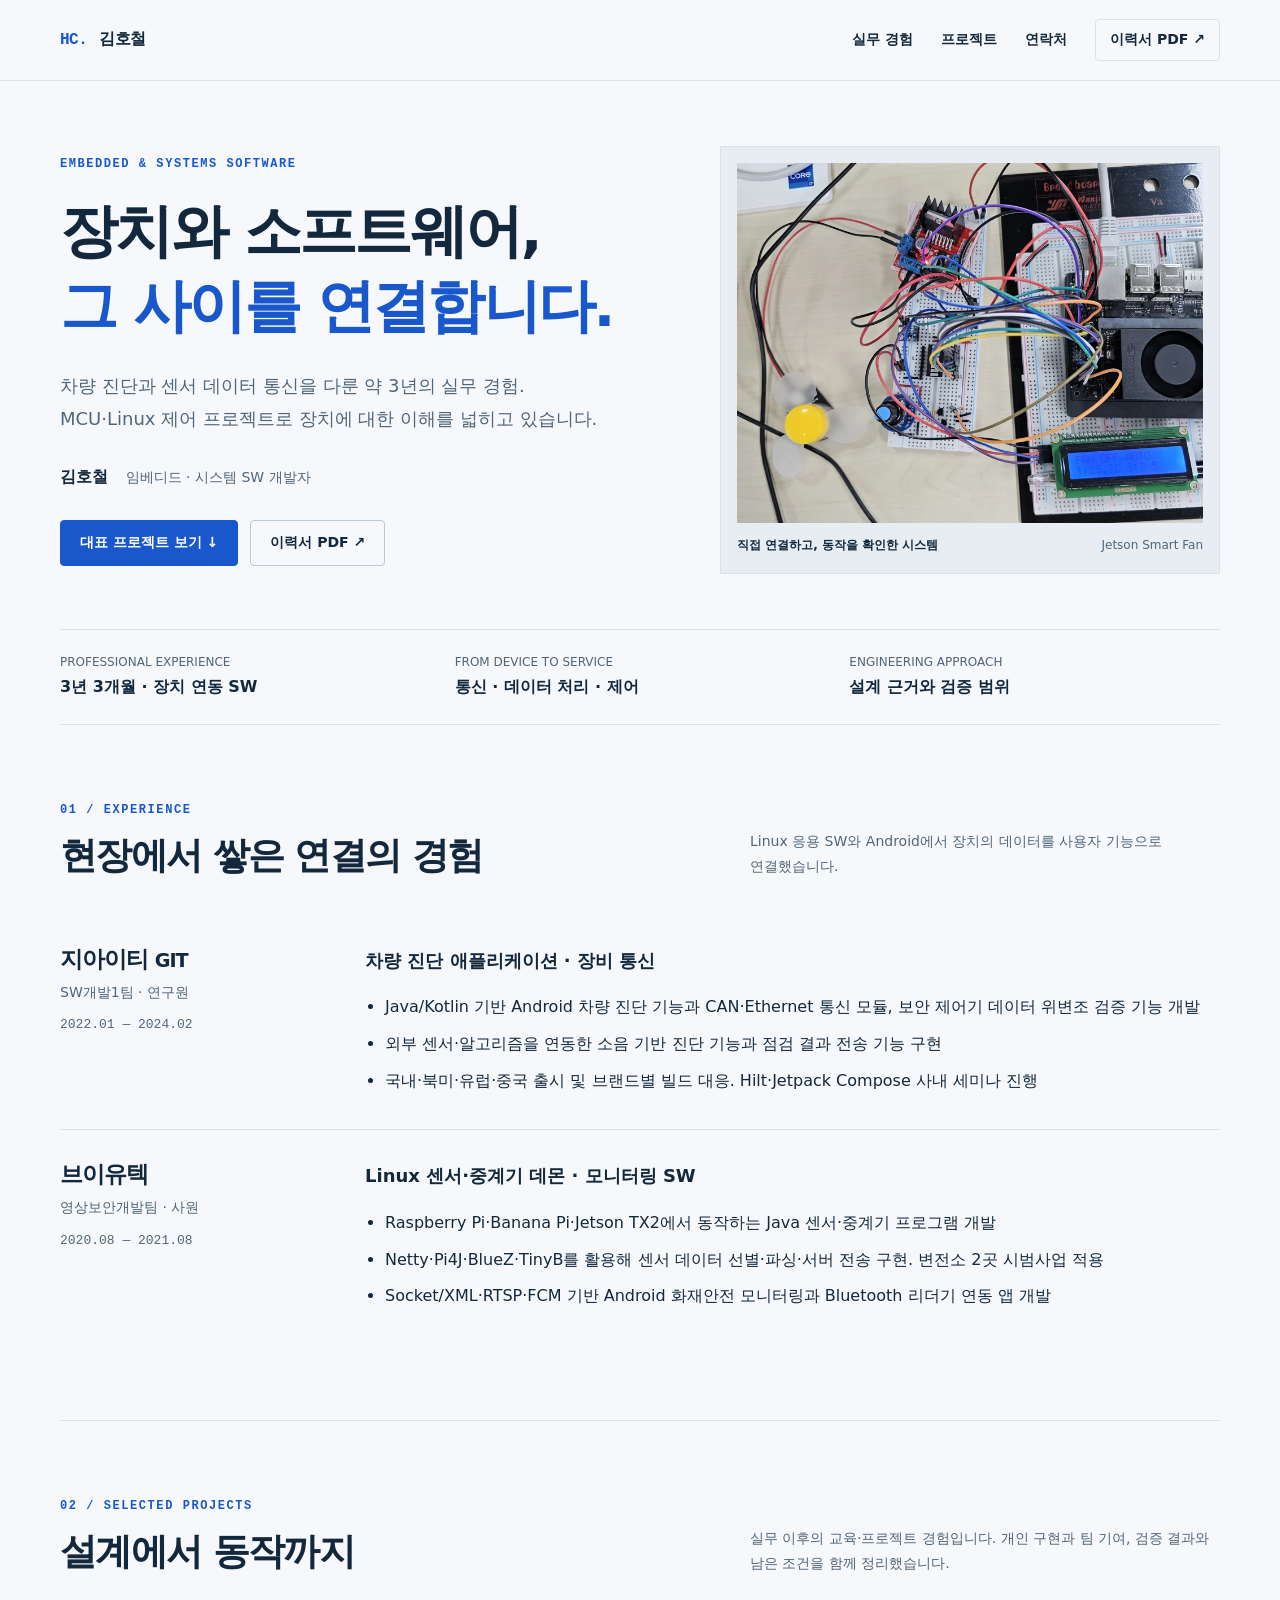
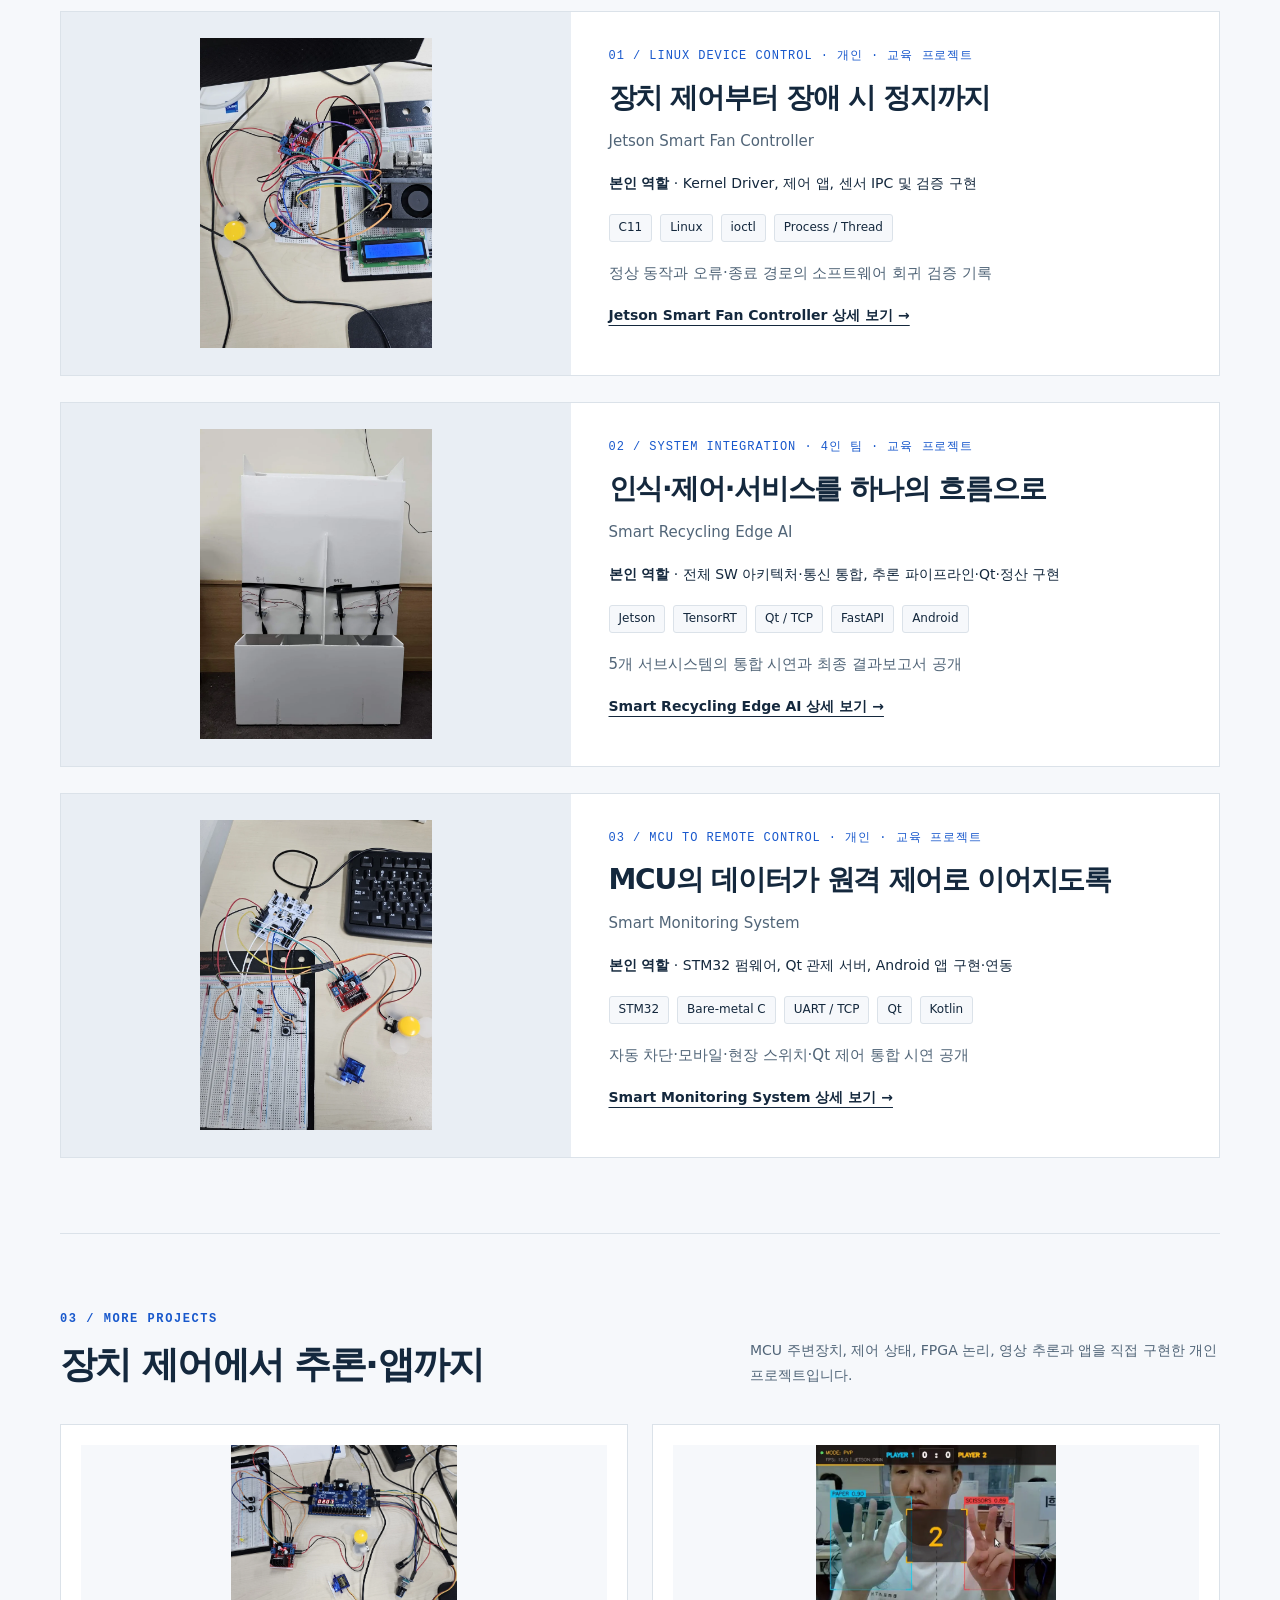
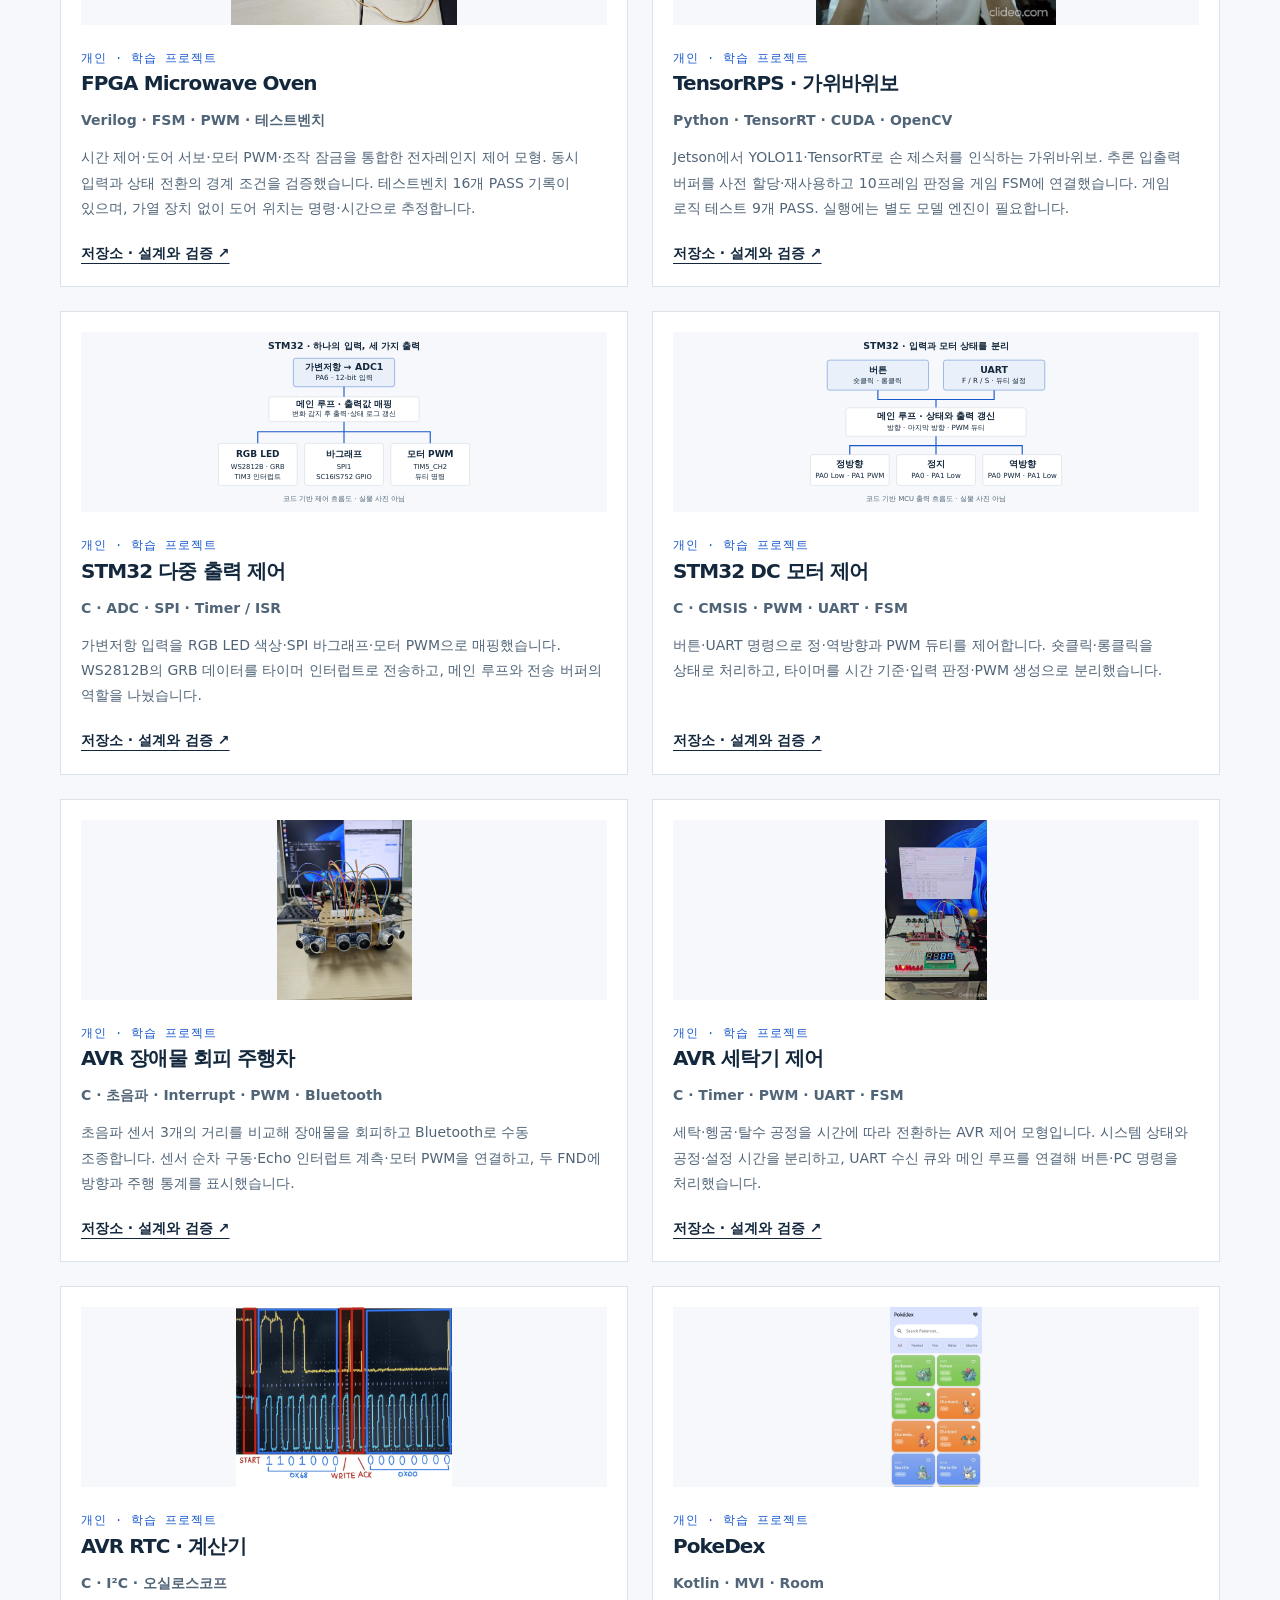
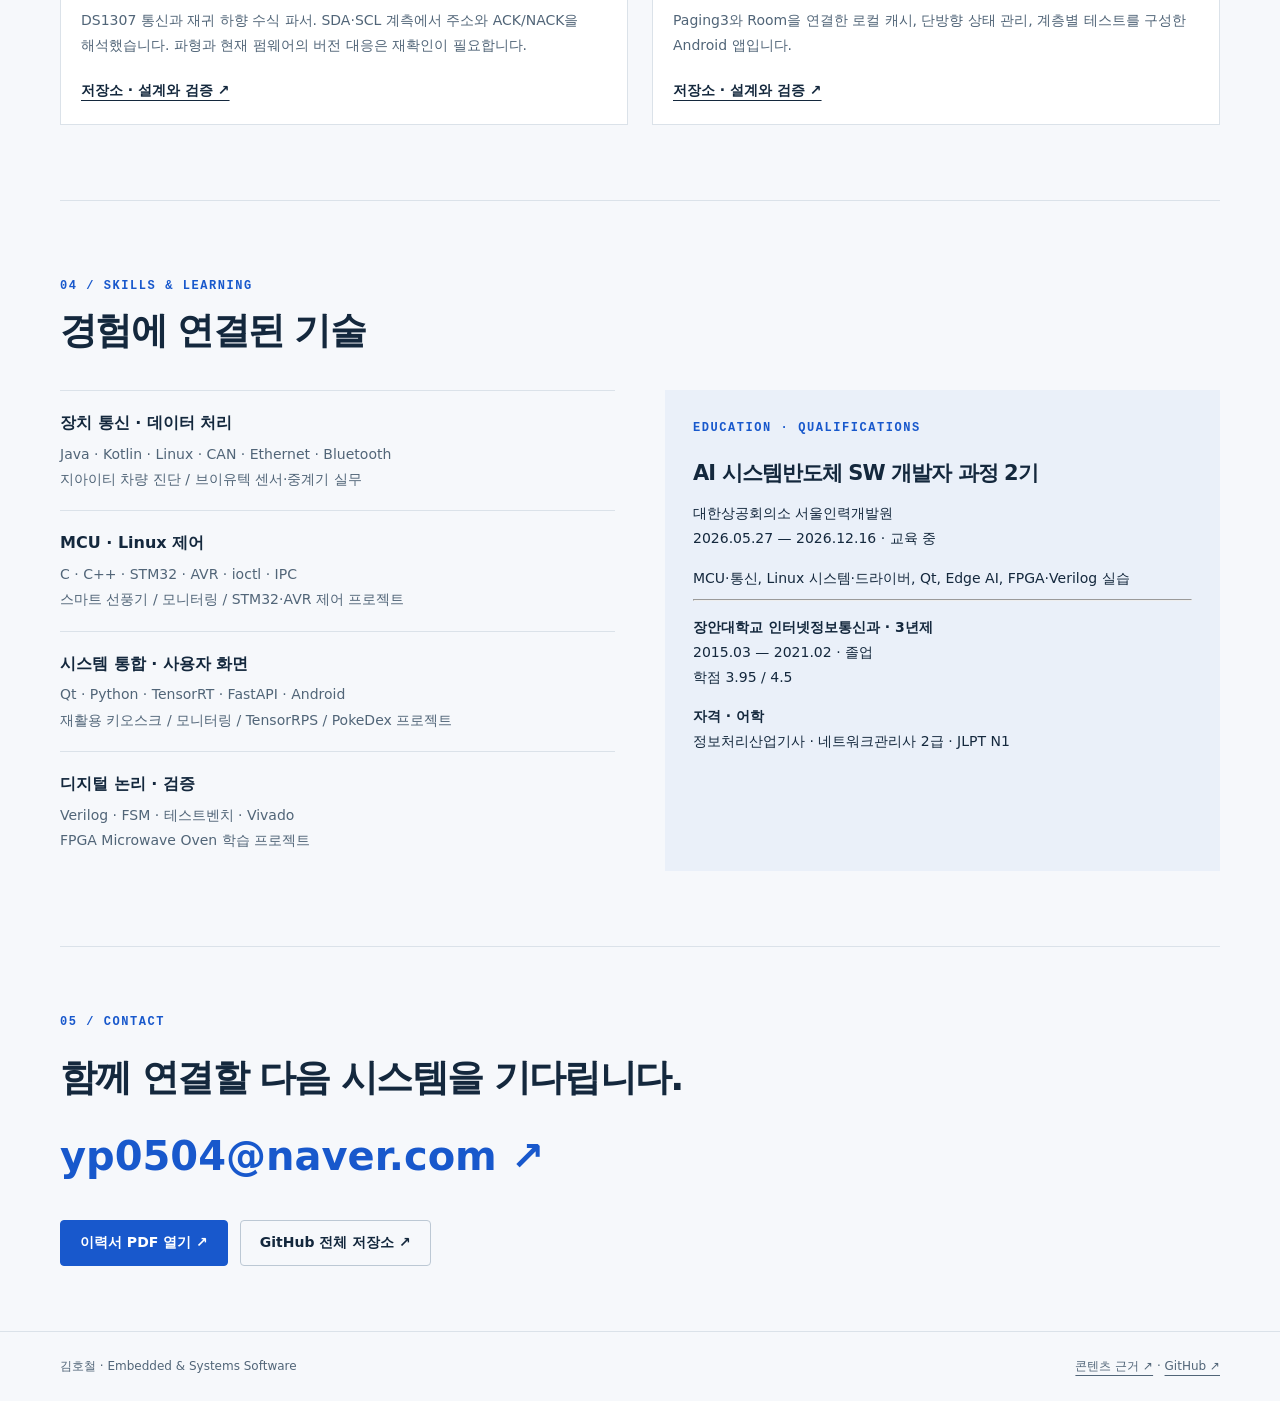
==== commit 1198168b: "Add Projects" ====
--- a/index.html
+++ b/index.html
@@ -3,6 +3,6 @@
 <body><a class="skip" href="#main">본문으로 건너뛰기</a><header class="header"><nav class="nav wrap" aria-label="주 메뉴"><a class="brand" href="index.html"><span>HC.</span>김호철</a><button class="mobile-menu" aria-expanded="false" aria-controls="nav-links">메뉴</button><div class="nav-links" id="nav-links"><a href="index.html#experience">실무 경험</a><a href="index.html#projects">프로젝트</a><a href="index.html#contact">연락처</a><a class="resume" href="assets/resume.pdf">이력서 PDF ↗</a></div></nav></header>
 <main id="main" class="wrap"><section class="hero" aria-labelledby="hero-title"><div><div class="eyebrow">Embedded &amp; Systems Software</div><h1 id="hero-title">장치와 소프트웨어,<br><span>그 사이를 연결합니다.</span></h1><p class="lead">차량 진단과 센서 데이터 통신을 다룬 약 3년의 실무 경험.<br>MCU·Linux 제어 프로젝트로 장치에 대한 이해를 넓히고 있습니다.</p><p class="identity">김호철 <span>임베디드 · 시스템 SW 개발자</span></p><div class="actions"><a class="button" href="#projects">대표 프로젝트 보기 ↓</a><a class="button secondary" href="assets/resume.pdf">이력서 PDF ↗</a></div></div><figure class="hero-photo"><a class="zoom-link" href="assets/fan.webp" aria-label="스마트 선풍기 실물 이미지 확대"><img src="assets/fan.webp" width="825" height="1100" alt="Jetson과 모터·LCD·센서를 연결한 개인 스마트 선풍기 프로젝트 실물" fetchpriority="high"></a><figcaption><strong>직접 연결하고, 동작을 확인한 시스템</strong><span>Jetson Smart Fan</span></figcaption></figure></section>
 <div class="summary-strip"><div><span>PROFESSIONAL EXPERIENCE</span><strong>3년 3개월 · 장치 연동 SW</strong></div><div><span>FROM DEVICE TO SERVICE</span><strong>통신 · 데이터 처리 · 제어</strong></div><div><span>ENGINEERING APPROACH</span><strong>설계 근거와 검증 범위</strong></div></div>
-<section id="experience" class="section"><div class="section-head"><div><div class="eyebrow">01 / Experience</div><h2>현장에서 쌓은 연결의 경험</h2></div><p>Linux 응용 SW와 Android에서 장치의 데이터를 사용자 기능으로 연결했습니다.</p></div><article class="experience"><div><h3>지아이티 <small>GIT</small></h3><p class="role">SW개발1팀 · 연구원</p><p class="date">2022.01 — 2024.02</p></div><div><h4>차량 진단 애플리케이션 · 장비 통신</h4><ul><li>Java/Kotlin 기반 Android 차량 진단 기능과 CAN·Ethernet 통신 모듈, 보안 제어기 데이터 위변조 검증 기능 개발</li><li>외부 센서·알고리즘을 연동한 소음 기반 진단 기능과 점검 결과 전송 기능 구현</li><li>국내·북미·유럽·중국 출시 및 브랜드별 빌드 대응. Hilt·Jetpack Compose 사내 세미나 진행</li></ul></div></article><article class="experience"><div><h3>브이유텍</h3><p class="role">영상보안개발팀 · 사원</p><p class="date">2020.08 — 2021.08</p></div><div><h4>Linux 센서·중계기 데몬 · 모니터링 SW</h4><ul><li>Raspberry Pi·Banana Pi·Jetson TX2에서 동작하는 Java 센서·중계기 프로그램 개발</li><li>Netty·Pi4J·BlueZ·TinyB를 활용해 센서 데이터 선별·파싱·서버 전송 구현. 변전소 2곳 시범사업 적용</li><li>Socket/XML·RTSP·FCM 기반 Android 화재안전 모니터링과 Bluetooth 리더기 연동 앱 개발</li></ul></div></article></section><section id="projects" class="section"><div class="section-head"><div><div class="eyebrow">02 / Selected projects</div><h2>설계에서 동작까지</h2></div><p>실무 이후의 교육·프로젝트 경험입니다. 개인 구현과 팀 기여, 검증 결과와 남은 조건을 함께 정리했습니다.</p></div><article class="project"><div class="project-media"><img src="assets/fan.webp" width="825" height="1100" alt="Jetson Orin Nano와 모터, 엔코더, LCD를 연결한 스마트 선풍기 실물" loading="lazy"></div><div class="project-body"><div class="project-kicker">01 / LINUX DEVICE CONTROL · 개인 · 교육 프로젝트</div><h3>장치 제어부터 장애 시 정지까지</h3><p>Jetson Smart Fan Controller</p><p class="role-line"><strong>본인 역할</strong> · Kernel Driver, 제어 앱, 센서 IPC 및 검증 구현</p><div class="tags"><span>C11</span><span>Linux</span><span>ioctl</span><span>Process / Thread</span></div><p>정상 동작과 오류·종료 경로의 소프트웨어 회귀 검증 기록</p><a class="text-link" href="projects/smart-fan/">Jetson Smart Fan Controller 상세 보기 →</a></div></article><article class="project"><div class="project-media"><img src="assets/recycling.webp" width="825" height="1100" alt="4구역 수거함과 분류 기구를 갖춘 재활용 키오스크 실물" loading="lazy"></div><div class="project-body"><div class="project-kicker">02 / SYSTEM INTEGRATION · 4인 팀 · 교육 프로젝트</div><h3>인식·제어·서비스를 하나의 흐름으로</h3><p>Smart Recycling Edge AI</p><p class="role-line"><strong>본인 역할</strong> · 전체 SW 아키텍처·통신 통합, 추론 파이프라인·Qt·정산 구현</p><div class="tags"><span>Jetson</span><span>TensorRT</span><span>Qt / TCP</span><span>FastAPI</span><span>Android</span></div><p>5개 서브시스템의 통합 시연과 최종 결과보고서 공개</p><a class="text-link" href="projects/smart-recycling/">Smart Recycling Edge AI 상세 보기 →</a></div></article><article class="project"><div class="project-media"><img src="assets/monitoring.webp" width="825" height="1100" alt="STM32 보드와 서보, 팬, 가변저항을 연결한 모니터링 프로토타입" loading="lazy"></div><div class="project-body"><div class="project-kicker">03 / MCU TO REMOTE CONTROL · 개인 · 교육 프로젝트</div><h3>MCU의 데이터가 원격 제어로 이어지도록</h3><p>Smart Monitoring System</p><p class="role-line"><strong>본인 역할</strong> · STM32 펌웨어, Qt 관제 서버, Android 앱 구현·연동</p><div class="tags"><span>STM32</span><span>Bare-metal C</span><span>UART / TCP</span><span>Qt</span><span>Kotlin</span></div><p>자동 차단·모바일·현장 스위치·Qt 제어 통합 시연 공개</p><a class="text-link" href="projects/smart-monitoring/">Smart Monitoring System 상세 보기 →</a></div></article></section><section class="section" id="more-projects"><div class="section-head"><div><div class="eyebrow">03 / More projects</div><h2>기초를 넓힌 구현들</h2></div><p></p></div><div class="cards"><article class="small-card"><img src="assets/fpga.webp" width="1383" height="1100" alt="Basys3에 버튼·로터리 인코더·서보·DC 모터를 연결한 전자레인지 제어 모형" loading="lazy"><div class="project-kicker">개인 · 학습 프로젝트</div><h3>FPGA Microwave Oven</h3><p><strong>Verilog · FSM · PWM · 테스트벤치</strong></p><p>시간 제어·도어 서보·모터 PWM·조작 잠금을 통합한 전자레인지 제어 모형. 동시 입력과 상태 전환의 경계 조건을 검증했습니다. 테스트벤치 16개 PASS 기록이 있으며, 가열 장치 없이 도어 위치는 명령·시간으로 추정합니다.</p><a class="text-link" href="https://github.com/hckim-dev/fpga-microwave-oven" aria-label="FPGA Microwave Oven 저장소 · 설계와 검증 ↗">저장소 · 설계와 검증 ↗</a></article><article class="small-card"><img src="assets/tensorrps.webp" width="636" height="476" alt="TensorRPS 시연 영상의 손 제스처 탐지 박스와 카운트다운·점수 화면" loading="lazy"><div class="project-kicker">개인 · 학습 프로젝트</div><h3>TensorRPS · 가위바위보</h3><p><strong>Python · TensorRT · CUDA · OpenCV</strong></p><p>Jetson에서 YOLO11·TensorRT로 손 제스처를 인식하는 가위바위보. 추론 입출력 버퍼를 사전 할당·재사용하고 10프레임 판정을 게임 FSM에 연결했습니다. 게임 로직 테스트 9개 PASS. 실행에는 별도 모델 엔진이 필요합니다.</p><a class="text-link" href="https://github.com/hckim-dev/jetson-orin-yolo11-rps" aria-label="TensorRPS · 가위바위보 저장소 · 설계와 검증 ↗">저장소 · 설계와 검증 ↗</a></article><article class="small-card"><img src="assets/avr.webp" width="1320" height="1100" alt="I2C START와 장치 주소를 분석한 실제 오실로스코프 계측" loading="lazy"><div class="project-kicker">개인 · 학습 프로젝트</div><h3>AVR RTC · 계산기</h3><p><strong>C · I²C · 오실로스코프</strong></p><p>DS1307 통신과 재귀 하향 수식 파서. SDA·SCL 계측에서 주소와 ACK/NACK을 해석했습니다. 파형과 현재 펌웨어의 버전 대응은 재확인이 필요합니다.</p><a class="text-link" href="https://github.com/hckim-dev/avr-rtc-calculator" aria-label="AVR RTC · 계산기 저장소 · 설계와 검증 ↗">저장소 · 설계와 검증 ↗</a></article><article class="small-card"><img src="assets/pokedex.webp" width="564" height="1100" alt="PokeDex 앱의 포켓몬 목록 화면" loading="lazy"><div class="project-kicker">개인 · 학습 프로젝트</div><h3>PokeDex</h3><p><strong>Kotlin · MVI · Room</strong></p><p>Paging3와 Room을 연결한 로컬 캐시, 단방향 상태 관리, 계층별 테스트를 구성한 Android 앱입니다.</p><a class="text-link" href="https://github.com/hckim-dev/PokeDex" aria-label="PokeDex 저장소 · 설계와 검증 ↗">저장소 · 설계와 검증 ↗</a></article></div></section><section class="section" id="skills"><div class="section-head"><div><div class="eyebrow">04 / Skills & Learning</div><h2>경험에 연결된 기술</h2></div><p></p></div><div class="skills"><div><div class="skill-row"><strong>장치 통신 · 데이터 처리</strong><p>Java · Kotlin · Linux · CAN · Ethernet · Bluetooth<br>지아이티 차량 진단 / 브이유텍 센서·중계기 실무</p></div><div class="skill-row"><strong>MCU · Linux 제어</strong><p>C · C++ · STM32 · AVR · ioctl · IPC<br>스마트 선풍기 / 모니터링 / RTC·계산기 프로젝트</p></div><div class="skill-row"><strong>시스템 통합 · 사용자 화면</strong><p>Qt · Python · TensorRT · FastAPI · Android<br>재활용 키오스크 / 모니터링 / TensorRPS / PokeDex 프로젝트</p></div><div class="skill-row"><strong>디지털 논리 · 검증</strong><p>Verilog · FSM · 테스트벤치 · Vivado<br>FPGA Microwave Oven 학습 프로젝트</p></div></div><div class="education"><div class="eyebrow">Education · Qualifications</div><h3>AI 시스템반도체 SW 개발자 과정 2기</h3><p>대한상공회의소 서울인력개발원<br>2026.05.27 — 2026.12.16 · 교육 중</p><p>MCU·통신, Linux 시스템·드라이버, Qt, Edge AI, FPGA·Verilog 실습</p><hr><p><strong>장안대학교 인터넷정보통신과 · 3년제</strong><br>2015.03 — 2021.02 · 졸업<br>학점 3.95 / 4.5</p><p><strong>자격 · 어학</strong><br>정보처리산업기사 · 네트워크관리사 2급 · JLPT N1</p></div></div></section><section class="contact" id="contact"><div class="eyebrow">05 / Contact</div><h2>함께 연결할 다음 시스템을 기다립니다.</h2><a class="email" href="mailto:yp0504@naver.com">yp0504@naver.com ↗</a><div class="actions"><a class="button" href="assets/resume.pdf">이력서 PDF 열기 ↗</a><a class="button secondary" href="https://github.com/hckim-dev?tab=repositories">GitHub 전체 저장소 ↗</a></div></section></main>
+<section id="experience" class="section"><div class="section-head"><div><div class="eyebrow">01 / Experience</div><h2>현장에서 쌓은 연결의 경험</h2></div><p>Linux 응용 SW와 Android에서 장치의 데이터를 사용자 기능으로 연결했습니다.</p></div><article class="experience"><div><h3>지아이티 <small>GIT</small></h3><p class="role">SW개발1팀 · 연구원</p><p class="date">2022.01 — 2024.02</p></div><div><h4>차량 진단 애플리케이션 · 장비 통신</h4><ul><li>Java/Kotlin 기반 Android 차량 진단 기능과 CAN·Ethernet 통신 모듈, 보안 제어기 데이터 위변조 검증 기능 개발</li><li>외부 센서·알고리즘을 연동한 소음 기반 진단 기능과 점검 결과 전송 기능 구현</li><li>국내·북미·유럽·중국 출시 및 브랜드별 빌드 대응. Hilt·Jetpack Compose 사내 세미나 진행</li></ul></div></article><article class="experience"><div><h3>브이유텍</h3><p class="role">영상보안개발팀 · 사원</p><p class="date">2020.08 — 2021.08</p></div><div><h4>Linux 센서·중계기 데몬 · 모니터링 SW</h4><ul><li>Raspberry Pi·Banana Pi·Jetson TX2에서 동작하는 Java 센서·중계기 프로그램 개발</li><li>Netty·Pi4J·BlueZ·TinyB를 활용해 센서 데이터 선별·파싱·서버 전송 구현. 변전소 2곳 시범사업 적용</li><li>Socket/XML·RTSP·FCM 기반 Android 화재안전 모니터링과 Bluetooth 리더기 연동 앱 개발</li></ul></div></article></section><section id="projects" class="section"><div class="section-head"><div><div class="eyebrow">02 / Selected projects</div><h2>설계에서 동작까지</h2></div><p>실무 이후의 교육·프로젝트 경험입니다. 개인 구현과 팀 기여, 검증 결과와 남은 조건을 함께 정리했습니다.</p></div><article class="project"><div class="project-media"><img src="assets/fan.webp" width="825" height="1100" alt="Jetson Orin Nano와 모터, 엔코더, LCD를 연결한 스마트 선풍기 실물" loading="lazy"></div><div class="project-body"><div class="project-kicker">01 / LINUX DEVICE CONTROL · 개인 · 교육 프로젝트</div><h3>장치 제어부터 장애 시 정지까지</h3><p>Jetson Smart Fan Controller</p><p class="role-line"><strong>본인 역할</strong> · Kernel Driver, 제어 앱, 센서 IPC 및 검증 구현</p><div class="tags"><span>C11</span><span>Linux</span><span>ioctl</span><span>Process / Thread</span></div><p>정상 동작과 오류·종료 경로의 소프트웨어 회귀 검증 기록</p><a class="text-link" href="projects/smart-fan/">Jetson Smart Fan Controller 상세 보기 →</a></div></article><article class="project"><div class="project-media"><img src="assets/recycling.webp" width="825" height="1100" alt="4구역 수거함과 분류 기구를 갖춘 재활용 키오스크 실물" loading="lazy"></div><div class="project-body"><div class="project-kicker">02 / SYSTEM INTEGRATION · 4인 팀 · 교육 프로젝트</div><h3>인식·제어·서비스를 하나의 흐름으로</h3><p>Smart Recycling Edge AI</p><p class="role-line"><strong>본인 역할</strong> · 전체 SW 아키텍처·통신 통합, 추론 파이프라인·Qt·정산 구현</p><div class="tags"><span>Jetson</span><span>TensorRT</span><span>Qt / TCP</span><span>FastAPI</span><span>Android</span></div><p>5개 서브시스템의 통합 시연과 최종 결과보고서 공개</p><a class="text-link" href="projects/smart-recycling/">Smart Recycling Edge AI 상세 보기 →</a></div></article><article class="project"><div class="project-media"><img src="assets/monitoring.webp" width="825" height="1100" alt="STM32 보드와 서보, 팬, 가변저항을 연결한 모니터링 프로토타입" loading="lazy"></div><div class="project-body"><div class="project-kicker">03 / MCU TO REMOTE CONTROL · 개인 · 교육 프로젝트</div><h3>MCU의 데이터가 원격 제어로 이어지도록</h3><p>Smart Monitoring System</p><p class="role-line"><strong>본인 역할</strong> · STM32 펌웨어, Qt 관제 서버, Android 앱 구현·연동</p><div class="tags"><span>STM32</span><span>Bare-metal C</span><span>UART / TCP</span><span>Qt</span><span>Kotlin</span></div><p>자동 차단·모바일·현장 스위치·Qt 제어 통합 시연 공개</p><a class="text-link" href="projects/smart-monitoring/">Smart Monitoring System 상세 보기 →</a></div></article></section><section class="section" id="more-projects"><div class="section-head"><div><div class="eyebrow">03 / More projects</div><h2>장치 제어에서 추론·앱까지</h2></div><p>MCU 주변장치, 제어 상태, FPGA 논리, 영상 추론과 앱을 직접 구현한 개인 프로젝트입니다.</p></div><div class="cards"><article class="small-card"><a class="zoom-link" href="assets/fpga.webp" aria-label="FPGA Microwave Oven 이미지 확대"><img src="assets/fpga.webp" width="1383" height="1100" alt="Basys3에 버튼·로터리 인코더·서보·DC 모터를 연결한 전자레인지 제어 모형" loading="lazy"></a><div class="project-kicker">개인 · 학습 프로젝트</div><h3>FPGA Microwave Oven</h3><p><strong>Verilog · FSM · PWM · 테스트벤치</strong></p><p>시간 제어·도어 서보·모터 PWM·조작 잠금을 통합한 전자레인지 제어 모형. 동시 입력과 상태 전환의 경계 조건을 검증했습니다. 테스트벤치 16개 PASS 기록이 있으며, 가열 장치 없이 도어 위치는 명령·시간으로 추정합니다.</p><a class="text-link" href="https://github.com/hckim-dev/fpga-microwave-oven" aria-label="FPGA Microwave Oven 저장소 · 설계와 검증 ↗">저장소 · 설계와 검증 ↗</a></article><article class="small-card"><a class="zoom-link" href="assets/tensorrps.webp" aria-label="TensorRPS · 가위바위보 이미지 확대"><img src="assets/tensorrps.webp" width="636" height="476" alt="TensorRPS 시연 영상의 손 제스처 탐지 박스와 카운트다운·점수 화면" loading="lazy"></a><div class="project-kicker">개인 · 학습 프로젝트</div><h3>TensorRPS · 가위바위보</h3><p><strong>Python · TensorRT · CUDA · OpenCV</strong></p><p>Jetson에서 YOLO11·TensorRT로 손 제스처를 인식하는 가위바위보. 추론 입출력 버퍼를 사전 할당·재사용하고 10프레임 판정을 게임 FSM에 연결했습니다. 게임 로직 테스트 9개 PASS. 실행에는 별도 모델 엔진이 필요합니다.</p><a class="text-link" href="https://github.com/hckim-dev/jetson-orin-yolo11-rps" aria-label="TensorRPS · 가위바위보 저장소 · 설계와 검증 ↗">저장소 · 설계와 검증 ↗</a></article><article class="small-card"><a class="zoom-link" href="assets/stm32-adc.svg" aria-label="STM32 다중 출력 제어 이미지 확대"><img src="assets/stm32-adc.svg" width="720" height="480" alt="코드 기반 흐름도: ADC 입력을 RGB LED·SPI 바그래프·모터 PWM으로 매핑하는 STM32 펌웨어" loading="lazy"></a><div class="project-kicker">개인 · 학습 프로젝트</div><h3>STM32 다중 출력 제어</h3><p><strong>C · ADC · SPI · Timer / ISR</strong></p><p>가변저항 입력을 RGB LED 색상·SPI 바그래프·모터 PWM으로 매핑했습니다. WS2812B의 GRB 데이터를 타이머 인터럽트로 전송하고, 메인 루프와 전송 버퍼의 역할을 나눴습니다.</p><a class="text-link" href="https://github.com/hckim-dev/stm32-adc-pwm-spi-dma-ws2812b" aria-label="STM32 다중 출력 제어 저장소 · 설계와 검증 ↗">저장소 · 설계와 검증 ↗</a></article><article class="small-card"><a class="zoom-link" href="assets/stm32-motor.svg" aria-label="STM32 DC 모터 제어 이미지 확대"><img src="assets/stm32-motor.svg" width="720" height="480" alt="코드 기반 흐름도: 버튼·UART 입력을 모터 상태와 PA0·PA1의 GPIO·PWM 출력으로 연결" loading="lazy"></a><div class="project-kicker">개인 · 학습 프로젝트</div><h3>STM32 DC 모터 제어</h3><p><strong>C · CMSIS · PWM · UART · FSM</strong></p><p>버튼·UART 명령으로 정·역방향과 PWM 듀티를 제어합니다. 숏클릭·롱클릭을 상태로 처리하고, 타이머를 시간 기준·입력 판정·PWM 생성으로 분리했습니다.</p><a class="text-link" href="https://github.com/hckim-dev/stm32-motor-project" aria-label="STM32 DC 모터 제어 저장소 · 설계와 검증 ↗">저장소 · 설계와 검증 ↗</a></article><article class="small-card"><a class="zoom-link" href="assets/avr-car.webp" aria-label="AVR 장애물 회피 주행차 이미지 확대"><img src="assets/avr-car.webp" width="825" height="1100" alt="전방과 좌우에 초음파 센서 3개를 장착한 AVR 장애물 회피 주행차 실물" loading="lazy"></a><div class="project-kicker">개인 · 학습 프로젝트</div><h3>AVR 장애물 회피 주행차</h3><p><strong>C · 초음파 · Interrupt · PWM · Bluetooth</strong></p><p>초음파 센서 3개의 거리를 비교해 장애물을 회피하고 Bluetooth로 수동 조종합니다. 센서 순차 구동·Echo 인터럽트 계측·모터 PWM을 연결하고, 두 FND에 방향과 주행 통계를 표시했습니다.</p><a class="text-link" href="https://github.com/hckim-dev/avr-autonomous-car" aria-label="AVR 장애물 회피 주행차 저장소 · 설계와 검증 ↗">저장소 · 설계와 검증 ↗</a></article><article class="small-card"><a class="zoom-link" href="assets/avr-washer.webp" aria-label="AVR 세탁기 제어 이미지 확대"><img src="assets/avr-washer.webp" width="619" height="1100" alt="AVR 세탁기 시연 영상의 제어 보드·버튼·FND·LED·모터 드라이버 실물" loading="lazy"></a><div class="project-kicker">개인 · 학습 프로젝트</div><h3>AVR 세탁기 제어</h3><p><strong>C · Timer · PWM · UART · FSM</strong></p><p>세탁·헹굼·탈수 공정을 시간에 따라 전환하는 AVR 제어 모형입니다. 시스템 상태와 공정·설정 시간을 분리하고, UART 수신 큐와 메인 루프를 연결해 버튼·PC 명령을 처리했습니다.</p><a class="text-link" href="https://github.com/hckim-dev/avr-washing-machine" aria-label="AVR 세탁기 제어 저장소 · 설계와 검증 ↗">저장소 · 설계와 검증 ↗</a></article><article class="small-card"><a class="zoom-link" href="assets/avr.webp" aria-label="AVR RTC · 계산기 이미지 확대"><img src="assets/avr.webp" width="1320" height="1100" alt="I2C START와 장치 주소를 분석한 실제 오실로스코프 계측" loading="lazy"></a><div class="project-kicker">개인 · 학습 프로젝트</div><h3>AVR RTC · 계산기</h3><p><strong>C · I²C · 오실로스코프</strong></p><p>DS1307 통신과 재귀 하향 수식 파서. SDA·SCL 계측에서 주소와 ACK/NACK을 해석했습니다. 파형과 현재 펌웨어의 버전 대응은 재확인이 필요합니다.</p><a class="text-link" href="https://github.com/hckim-dev/avr-rtc-calculator" aria-label="AVR RTC · 계산기 저장소 · 설계와 검증 ↗">저장소 · 설계와 검증 ↗</a></article><article class="small-card"><a class="zoom-link" href="assets/pokedex.webp" aria-label="PokeDex 이미지 확대"><img src="assets/pokedex.webp" width="564" height="1100" alt="PokeDex 앱의 포켓몬 목록 화면" loading="lazy"></a><div class="project-kicker">개인 · 학습 프로젝트</div><h3>PokeDex</h3><p><strong>Kotlin · MVI · Room</strong></p><p>Paging3와 Room을 연결한 로컬 캐시, 단방향 상태 관리, 계층별 테스트를 구성한 Android 앱입니다.</p><a class="text-link" href="https://github.com/hckim-dev/PokeDex" aria-label="PokeDex 저장소 · 설계와 검증 ↗">저장소 · 설계와 검증 ↗</a></article></div></section><section class="section" id="skills"><div class="section-head"><div><div class="eyebrow">04 / Skills & Learning</div><h2>경험에 연결된 기술</h2></div><p></p></div><div class="skills"><div><div class="skill-row"><strong>장치 통신 · 데이터 처리</strong><p>Java · Kotlin · Linux · CAN · Ethernet · Bluetooth<br>지아이티 차량 진단 / 브이유텍 센서·중계기 실무</p></div><div class="skill-row"><strong>MCU · Linux 제어</strong><p>C · C++ · STM32 · AVR · ioctl · IPC<br>스마트 선풍기 / 모니터링 / STM32·AVR 제어 프로젝트</p></div><div class="skill-row"><strong>시스템 통합 · 사용자 화면</strong><p>Qt · Python · TensorRT · FastAPI · Android<br>재활용 키오스크 / 모니터링 / TensorRPS / PokeDex 프로젝트</p></div><div class="skill-row"><strong>디지털 논리 · 검증</strong><p>Verilog · FSM · 테스트벤치 · Vivado<br>FPGA Microwave Oven 학습 프로젝트</p></div></div><div class="education"><div class="eyebrow">Education · Qualifications</div><h3>AI 시스템반도체 SW 개발자 과정 2기</h3><p>대한상공회의소 서울인력개발원<br>2026.05.27 — 2026.12.16 · 교육 중</p><p>MCU·통신, Linux 시스템·드라이버, Qt, Edge AI, FPGA·Verilog 실습</p><hr><p><strong>장안대학교 인터넷정보통신과 · 3년제</strong><br>2015.03 — 2021.02 · 졸업<br>학점 3.95 / 4.5</p><p><strong>자격 · 어학</strong><br>정보처리산업기사 · 네트워크관리사 2급 · JLPT N1</p></div></div></section><section class="contact" id="contact"><div class="eyebrow">05 / Contact</div><h2>함께 연결할 다음 시스템을 기다립니다.</h2><a class="email" href="mailto:yp0504@naver.com">yp0504@naver.com ↗</a><div class="actions"><a class="button" href="assets/resume.pdf">이력서 PDF 열기 ↗</a><a class="button secondary" href="https://github.com/hckim-dev?tab=repositories">GitHub 전체 저장소 ↗</a></div></section></main>
 <footer class="footer"><div class="wrap"><span>김호철 · Embedded &amp; Systems Software</span><span><a class="" href="https://github.com/hckim-dev/hckim-dev.github.io/blob/master/docs/SOURCES.md">콘텐츠 근거 ↗</a> · <a class="" href="https://github.com/hckim-dev">GitHub ↗</a></span></div></footer>
 <dialog aria-label="프로젝트 이미지 확대"><div class="dialog-actions"><button type="button" class="zoom-toggle" aria-pressed="false">2배 확대</button><a class="original-image" target="_blank" rel="noopener">이미지 파일 열기 ↗</a><button type="button" class="dialog-close">닫기 ×</button></div><div class="image-viewport"><img alt=""></div><p></p></dialog></body></html>
--- a/assets/site.css
+++ b/assets/site.css
@@ -1,4 +1,4 @@
-:root{--ink:#14283d;--muted:#516578;--blue:#1858cc;--line:#dbe2e9;--paper:#f6f8fb}*{box-sizing:border-box}html{scroll-behavior:smooth;scroll-padding-top:100px}body{margin:0;background:var(--paper);color:var(--ink);font-family:system-ui,-apple-system,'Segoe UI','Malgun Gothic',sans-serif;font-size:16px;line-height:1.8;word-break:keep-all;overflow-wrap:anywhere}a{color:inherit;text-underline-offset:5px}a:hover{color:var(--blue)}button{font:inherit}a:focus-visible,button:focus-visible{outline:3px solid #e3971d;outline-offset:5px}img{display:block;max-width:100%}h1,h2,h3,p,figure{margin:0}h1,h2,h3{line-height:1.3;letter-spacing:-.045em}h1{font-size:clamp(36px,4.5vw,62px);font-weight:750}h2{font-size:clamp(27px,3vw,37px)}h3{font-size:24px}p+p{margin-top:14px}.wrap{width:min(1160px,calc(100% - 64px));margin:auto}.skip{position:fixed;top:-100px;left:16px;background:white;padding:12px;z-index:100}.skip:focus{top:10px}.header{position:sticky;top:0;background:#f6f8fbf5;border-bottom:1px solid var(--line);z-index:10}.nav{min-height:80px;display:flex;align-items:center;justify-content:space-between;gap:24px}.brand{font-weight:800;text-decoration:none;letter-spacing:-.03em;white-space:nowrap}.brand span{font-family:monospace;color:var(--blue);margin-right:12px}.nav-links{display:flex;gap:28px;align-items:center}.nav-links a{text-decoration:none;font-size:14px;font-weight:650}.nav-links .resume{border:1px solid var(--line);padding:7px 14px;border-radius:4px}.eyebrow{font-family:Consolas,monospace;color:var(--blue);font-size:12px;letter-spacing:.13em;font-weight:700;text-transform:uppercase;margin-bottom:20px}.hero{display:grid;grid-template-columns:1.2fr 1fr;gap:60px;align-items:center;padding:65px 0 55px}.hero h1 span{color:var(--blue)}.lead{font-size:18px;color:var(--muted);max-width:590px;margin-top:25px}.identity{margin-top:28px;font-weight:700}.identity span{font-weight:400;font-size:14px;color:var(--muted);margin-left:12px}.actions{display:flex;gap:12px;flex-wrap:wrap;margin-top:28px}.button{display:inline-flex;align-items:center;justify-content:center;min-height:46px;padding:9px 19px;background:var(--blue);border:1px solid var(--blue);border-radius:4px;color:white;text-decoration:none;font-size:14px;font-weight:650}.button:hover{background:#1047aa;color:white}.button.secondary{background:transparent;color:var(--ink);border-color:#bcc8d4}.hero-photo{background:#e7edf3;border:1px solid var(--line);padding:16px;position:relative}.hero-photo img{height:360px;width:100%;object-fit:cover;object-position:center 48%}.hero-photo figcaption{display:flex;justify-content:space-between;font-size:12px;padding-top:12px;color:var(--muted)}.hero-photo figcaption strong{color:var(--ink)}.summary-strip{display:grid;grid-template-columns:repeat(3,1fr);border-block:1px solid var(--line);padding:22px 0;gap:24px}.summary-strip span{font-size:12px;color:var(--muted);display:block}.summary-strip strong{font-size:16px}.section{padding:75px 0;border-bottom:1px solid var(--line)}.section-head{display:flex;align-items:end;justify-content:space-between;gap:30px;margin-bottom:35px}.section-head p{color:var(--muted);font-size:14px;max-width:470px}.section-head .eyebrow{margin-bottom:10px}.experience{display:grid;grid-template-columns:260px 1fr;gap:45px;padding:30px 0;border-top:1px solid var(--line)}.experience:first-of-type{border-top:0}.experience h3{font-size:23px}.date{font-family:Consolas,monospace;font-size:13px;color:var(--muted);margin-top:8px}.role{color:var(--muted);font-size:14px;margin-top:5px}ul{padding-left:20px;margin:12px 0 0}li{padding:4px 0}.experience h4{margin:0;font-size:18px}.project{display:grid;grid-template-columns:44% 1fr;background:white;border:1px solid var(--line);margin-top:26px;min-height:365px}.project-media{background:#e9eef4;display:flex;align-items:center;justify-content:center;padding:20px}.project-media img{height:310px;width:100%;object-fit:contain}.project-body{padding:34px 38px}.project-body h3{font-size:28px;margin:12px 0}.project-body p{color:var(--muted);font-size:15px}.project-body .role-line{color:var(--ink);font-size:14px;margin-top:16px}.project-kicker{color:var(--blue);font-family:Consolas,monospace;font-size:12px;letter-spacing:.08em}.tags{display:flex;gap:8px;flex-wrap:wrap;margin:18px 0}.tags span{font-size:12px;background:var(--paper);border:1px solid var(--line);padding:2px 9px;border-radius:3px}.text-link{font-size:14px;font-weight:700;display:inline-block;margin-top:16px}.cards{display:grid;grid-template-columns:repeat(2,minmax(0,1fr));gap:24px}.small-card{border:1px solid var(--line);background:white;padding:20px;display:flex;flex-direction:column}.small-card img{height:180px;width:100%;object-fit:contain;background:var(--paper);margin-bottom:24px}.small-card h3{font-size:20px}.small-card p{font-size:14px;color:var(--muted);margin-top:12px}.small-card a{margin-top:auto;padding-top:20px}.skills{display:grid;grid-template-columns:1fr 1fr;gap:50px}.skill-row{padding:18px 0;border-top:1px solid var(--line)}.skill-row strong{font-size:16px}.skill-row p{font-size:14px;color:var(--muted);margin-top:4px}.education{background:#eaf0f9;padding:28px}.education h3{font-size:21px}.education p{font-size:14px;margin-top:14px}.contact{padding:65px 0}.contact a.email{display:inline-block;font-size:clamp(22px,4vw,40px);font-weight:700;text-decoration:none;color:var(--blue);margin-top:18px}.footer{padding:24px 0;border-top:1px solid var(--line);color:var(--muted);font-size:12px}.footer .wrap{display:flex;justify-content:space-between;gap:20px}.detail-head{padding:40px 0 30px}.breadcrumb{font-size:13px;color:var(--muted);margin-bottom:32px}.detail-head h1{font-size:clamp(34px,5vw,56px);max-width:900px}.detail-head .lead{max-width:750px}.meta{display:flex;gap:30px;margin-top:28px;flex-wrap:wrap;font-size:14px}.meta strong{display:block;font-size:12px;color:var(--muted);font-weight:400}.detail-layout{display:grid;grid-template-columns:210px 1fr;gap:55px}.side-nav{align-self:start;position:sticky;top:110px;display:flex;flex-direction:column;font-size:13px;gap:12px;padding-top:35px}.side-nav a{text-decoration:none}.detail-section{padding:40px 0;border-bottom:1px solid var(--line)}.detail-section h2{font-size:28px;margin-bottom:24px}.detail-section h3{font-size:19px;margin:24px 0 10px}.detail-section p{color:var(--muted)}.detail-photo{padding:20px;background:#e9eef4}.detail-photo img{max-height:480px;width:100%;object-fit:contain}.detail-photo figcaption{font-size:12px;color:var(--muted);margin-top:10px}.flow{display:grid;grid-template-columns:repeat(3,1fr);gap:12px;margin:24px 0}.flow div{padding:20px 15px;background:#eaf0f9;border-top:3px solid var(--blue)}.flow b{display:block;font-size:14px}.flow span{display:block;font-size:12px;color:var(--muted);margin-top:8px}.note{border-left:3px solid var(--blue);background:#edf2fa;padding:18px 22px;margin-top:22px;font-size:14px}.steps{counter-reset:step;list-style:none;padding:0}.steps li{counter-increment:step;padding:14px 0 14px 42px;position:relative;border-top:1px solid var(--line)}.steps li:before{content:'0' counter(step);position:absolute;left:0;font:14px Consolas,monospace;color:var(--blue);top:18px}.steps strong{display:block}.steps p{font-size:14px}.resources{display:flex;gap:12px;flex-wrap:wrap}.source-note{font-size:12px;margin-top:20px}.zoom-link{display:block}.mobile-menu{display:none}dialog{border:0;padding:16px;max-width:95vw;max-height:95vh;background:white}dialog::backdrop{background:#102237db}dialog img{max-height:80vh;max-width:85vw;object-fit:contain}dialog button{display:block;margin:0 0 12px auto;padding:7px 16px;border:1px solid #bcc8d4;background:white;cursor:pointer}dialog p{font-size:13px;margin-top:10px}
+:root{--ink:#14283d;--muted:#516578;--blue:#1858cc;--line:#dbe2e9;--paper:#f6f8fb}*{box-sizing:border-box}html{scroll-behavior:smooth;scroll-padding-top:100px}body{margin:0;background:var(--paper);color:var(--ink);font-family:system-ui,-apple-system,'Segoe UI','Malgun Gothic',sans-serif;font-size:16px;line-height:1.8;word-break:keep-all;overflow-wrap:anywhere}a{color:inherit;text-underline-offset:5px}a:hover{color:var(--blue)}button{font:inherit}a:focus-visible,button:focus-visible{outline:3px solid #e3971d;outline-offset:5px}img{display:block;max-width:100%}h1,h2,h3,p,figure{margin:0}h1,h2,h3{line-height:1.3;letter-spacing:-.045em}h1{font-size:clamp(36px,4.5vw,62px);font-weight:750}h2{font-size:clamp(27px,3vw,37px)}h3{font-size:24px}p+p{margin-top:14px}.wrap{width:min(1160px,calc(100% - 64px));margin:auto}.skip{position:fixed;top:-100px;left:16px;background:white;padding:12px;z-index:100}.skip:focus{top:10px}.header{position:sticky;top:0;background:#f6f8fbf5;border-bottom:1px solid var(--line);z-index:10}.nav{min-height:80px;display:flex;align-items:center;justify-content:space-between;gap:24px}.brand{font-weight:800;text-decoration:none;letter-spacing:-.03em;white-space:nowrap}.brand span{font-family:monospace;color:var(--blue);margin-right:12px}.nav-links{display:flex;gap:28px;align-items:center}.nav-links a{text-decoration:none;font-size:14px;font-weight:650}.nav-links .resume{border:1px solid var(--line);padding:7px 14px;border-radius:4px}.eyebrow{font-family:Consolas,monospace;color:var(--blue);font-size:12px;letter-spacing:.13em;font-weight:700;text-transform:uppercase;margin-bottom:20px}.hero{display:grid;grid-template-columns:1.2fr 1fr;gap:60px;align-items:center;padding:65px 0 55px}.hero h1 span{color:var(--blue)}.lead{font-size:18px;color:var(--muted);max-width:590px;margin-top:25px}.identity{margin-top:28px;font-weight:700}.identity span{font-weight:400;font-size:14px;color:var(--muted);margin-left:12px}.actions{display:flex;gap:12px;flex-wrap:wrap;margin-top:28px}.button{display:inline-flex;align-items:center;justify-content:center;min-height:46px;padding:9px 19px;background:var(--blue);border:1px solid var(--blue);border-radius:4px;color:white;text-decoration:none;font-size:14px;font-weight:650}.button:hover{background:#1047aa;color:white}.button.secondary{background:transparent;color:var(--ink);border-color:#bcc8d4}.hero-photo{background:#e7edf3;border:1px solid var(--line);padding:16px;position:relative}.hero-photo img{height:360px;width:100%;object-fit:cover;object-position:center 48%}.hero-photo figcaption{display:flex;justify-content:space-between;font-size:12px;padding-top:12px;color:var(--muted)}.hero-photo figcaption strong{color:var(--ink)}.summary-strip{display:grid;grid-template-columns:repeat(3,1fr);border-block:1px solid var(--line);padding:22px 0;gap:24px}.summary-strip span{font-size:12px;color:var(--muted);display:block}.summary-strip strong{font-size:16px}.section{padding:75px 0;border-bottom:1px solid var(--line)}.section-head{display:flex;align-items:end;justify-content:space-between;gap:30px;margin-bottom:35px}.section-head p{color:var(--muted);font-size:14px;max-width:470px}.section-head .eyebrow{margin-bottom:10px}.experience{display:grid;grid-template-columns:260px 1fr;gap:45px;padding:30px 0;border-top:1px solid var(--line)}.experience:first-of-type{border-top:0}.experience h3{font-size:23px}.date{font-family:Consolas,monospace;font-size:13px;color:var(--muted);margin-top:8px}.role{color:var(--muted);font-size:14px;margin-top:5px}ul{padding-left:20px;margin:12px 0 0}li{padding:4px 0}.experience h4{margin:0;font-size:18px}.project{display:grid;grid-template-columns:44% 1fr;background:white;border:1px solid var(--line);margin-top:26px;min-height:365px}.project-media{background:#e9eef4;display:flex;align-items:center;justify-content:center;padding:20px}.project-media img{height:310px;width:100%;object-fit:contain}.project-body{padding:34px 38px}.project-body h3{font-size:28px;margin:12px 0}.project-body p{color:var(--muted);font-size:15px}.project-body .role-line{color:var(--ink);font-size:14px;margin-top:16px}.project-kicker{color:var(--blue);font-family:Consolas,monospace;font-size:12px;letter-spacing:.08em}.tags{display:flex;gap:8px;flex-wrap:wrap;margin:18px 0}.tags span{font-size:12px;background:var(--paper);border:1px solid var(--line);padding:2px 9px;border-radius:3px}.text-link{font-size:14px;font-weight:700;display:inline-block;margin-top:16px}.cards{display:grid;grid-template-columns:repeat(2,minmax(0,1fr));gap:24px}.small-card{border:1px solid var(--line);background:white;padding:20px;display:flex;flex-direction:column}.small-card .zoom-link{margin-bottom:24px}.small-card img{height:180px;width:100%;object-fit:contain;background:var(--paper)}.small-card h3{font-size:20px}.small-card p{font-size:14px;color:var(--muted);margin-top:12px}.small-card .text-link{margin-top:auto;padding-top:20px}.skills{display:grid;grid-template-columns:1fr 1fr;gap:50px}.skill-row{padding:18px 0;border-top:1px solid var(--line)}.skill-row strong{font-size:16px}.skill-row p{font-size:14px;color:var(--muted);margin-top:4px}.education{background:#eaf0f9;padding:28px}.education h3{font-size:21px}.education p{font-size:14px;margin-top:14px}.contact{padding:65px 0}.contact a.email{display:inline-block;font-size:clamp(22px,4vw,40px);font-weight:700;text-decoration:none;color:var(--blue);margin-top:18px}.footer{padding:24px 0;border-top:1px solid var(--line);color:var(--muted);font-size:12px}.footer .wrap{display:flex;justify-content:space-between;gap:20px}.detail-head{padding:40px 0 30px}.breadcrumb{font-size:13px;color:var(--muted);margin-bottom:32px}.detail-head h1{font-size:clamp(34px,5vw,56px);max-width:900px}.detail-head .lead{max-width:750px}.meta{display:flex;gap:30px;margin-top:28px;flex-wrap:wrap;font-size:14px}.meta strong{display:block;font-size:12px;color:var(--muted);font-weight:400}.detail-layout{display:grid;grid-template-columns:210px 1fr;gap:55px}.side-nav{align-self:start;position:sticky;top:110px;display:flex;flex-direction:column;font-size:13px;gap:12px;padding-top:35px}.side-nav a{text-decoration:none}.detail-section{padding:40px 0;border-bottom:1px solid var(--line)}.detail-section h2{font-size:28px;margin-bottom:24px}.detail-section h3{font-size:19px;margin:24px 0 10px}.detail-section p{color:var(--muted)}.detail-photo{padding:20px;background:#e9eef4}.detail-photo img{max-height:480px;width:100%;object-fit:contain}.detail-photo figcaption{font-size:12px;color:var(--muted);margin-top:10px}.flow{display:grid;grid-template-columns:repeat(3,1fr);gap:12px;margin:24px 0}.flow div{padding:20px 15px;background:#eaf0f9;border-top:3px solid var(--blue)}.flow b{display:block;font-size:14px}.flow span{display:block;font-size:12px;color:var(--muted);margin-top:8px}.note{border-left:3px solid var(--blue);background:#edf2fa;padding:18px 22px;margin-top:22px;font-size:14px}.steps{counter-reset:step;list-style:none;padding:0}.steps li{counter-increment:step;padding:14px 0 14px 42px;position:relative;border-top:1px solid var(--line)}.steps li:before{content:'0' counter(step);position:absolute;left:0;font:14px Consolas,monospace;color:var(--blue);top:18px}.steps strong{display:block}.steps p{font-size:14px}.resources{display:flex;gap:12px;flex-wrap:wrap}.source-note{font-size:12px;margin-top:20px}.zoom-link{display:block}.mobile-menu{display:none}dialog{border:0;padding:16px;max-width:95vw;max-height:95vh;background:white}dialog::backdrop{background:#102237db}dialog img{max-height:80vh;max-width:85vw;object-fit:contain}dialog button{display:block;margin:0 0 12px auto;padding:7px 16px;border:1px solid #bcc8d4;background:white;cursor:pointer}dialog p{font-size:13px;margin-top:10px}
 @media(max-width:850px){.wrap{width:calc(100% - 40px)}.hero{gap:28px}.hero-photo img{height:320px}.nav-links{gap:18px}.project{grid-template-columns:40% 1fr}.project-body{padding:26px}.detail-layout{grid-template-columns:1fr;gap:0}.side-nav{position:static;flex-direction:row;flex-wrap:wrap;border-block:1px solid var(--line);padding:15px 0;gap:12px 22px}.cards{gap:14px}.small-card{padding:16px}.skills{gap:28px}.experience{grid-template-columns:210px 1fr;gap:24px}}
 @media(max-width:620px){html{scroll-padding-top:85px}.wrap{width:calc(100% - 36px)}.nav{min-height:66px;flex-wrap:wrap;gap:0}.mobile-menu{display:block;background:none;border:1px solid #bcc8d4;padding:5px 12px;font-size:13px;color:var(--ink)}.nav-links{width:100%;padding:10px 0 18px;justify-content:space-between;gap:8px}.js .nav-links{display:none}.js .nav-links.open{display:flex}.nav-links a{font-size:13px}.nav-links .resume{padding:4px 8px}.hero{grid-template-columns:1fr;padding:38px 0 32px;gap:30px}.hero h1{font-size:39px}.lead{font-size:16px;margin-top:20px}.hero-photo img{height:280px;object-fit:contain}.hero-photo{padding:12px}.hero-photo figcaption{font-size:11px}.eyebrow{font-size:11px;margin-bottom:15px}.summary-strip{gap:12px;padding:20px 0}.summary-strip strong{font-size:13px}.summary-strip span{font-size:10px}.section{padding:48px 0}.section-head{display:block;margin-bottom:26px}.section-head p{margin-top:15px}.experience{grid-template-columns:1fr;gap:18px;padding:26px 0}.experience h4{font-size:17px}.experience li{font-size:14px}.project{grid-template-columns:1fr;margin-top:20px}.project-media{padding:14px}.project-media img{height:230px}.project-body{padding:25px}.project-body h3{font-size:25px}.cards,.skills{grid-template-columns:1fr;gap:20px}.small-card img{height:210px}.small-card h3{font-size:22px}.small-card p{margin-bottom:5px}.contact{padding:45px 0}.footer .wrap{flex-direction:column;gap:8px}.detail-head{padding-top:25px}.detail-head h1{font-size:36px}.meta{gap:20px}.flow{grid-template-columns:1fr}.flow div{padding:14px 18px}.detail-section{padding:32px 0}.detail-photo{padding:12px}.detail-photo img{max-height:350px}.side-nav{font-size:12px}.identity span{display:block;margin:2px 0 0}}
 @media(prefers-reduced-motion:reduce){html{scroll-behavior:auto}}
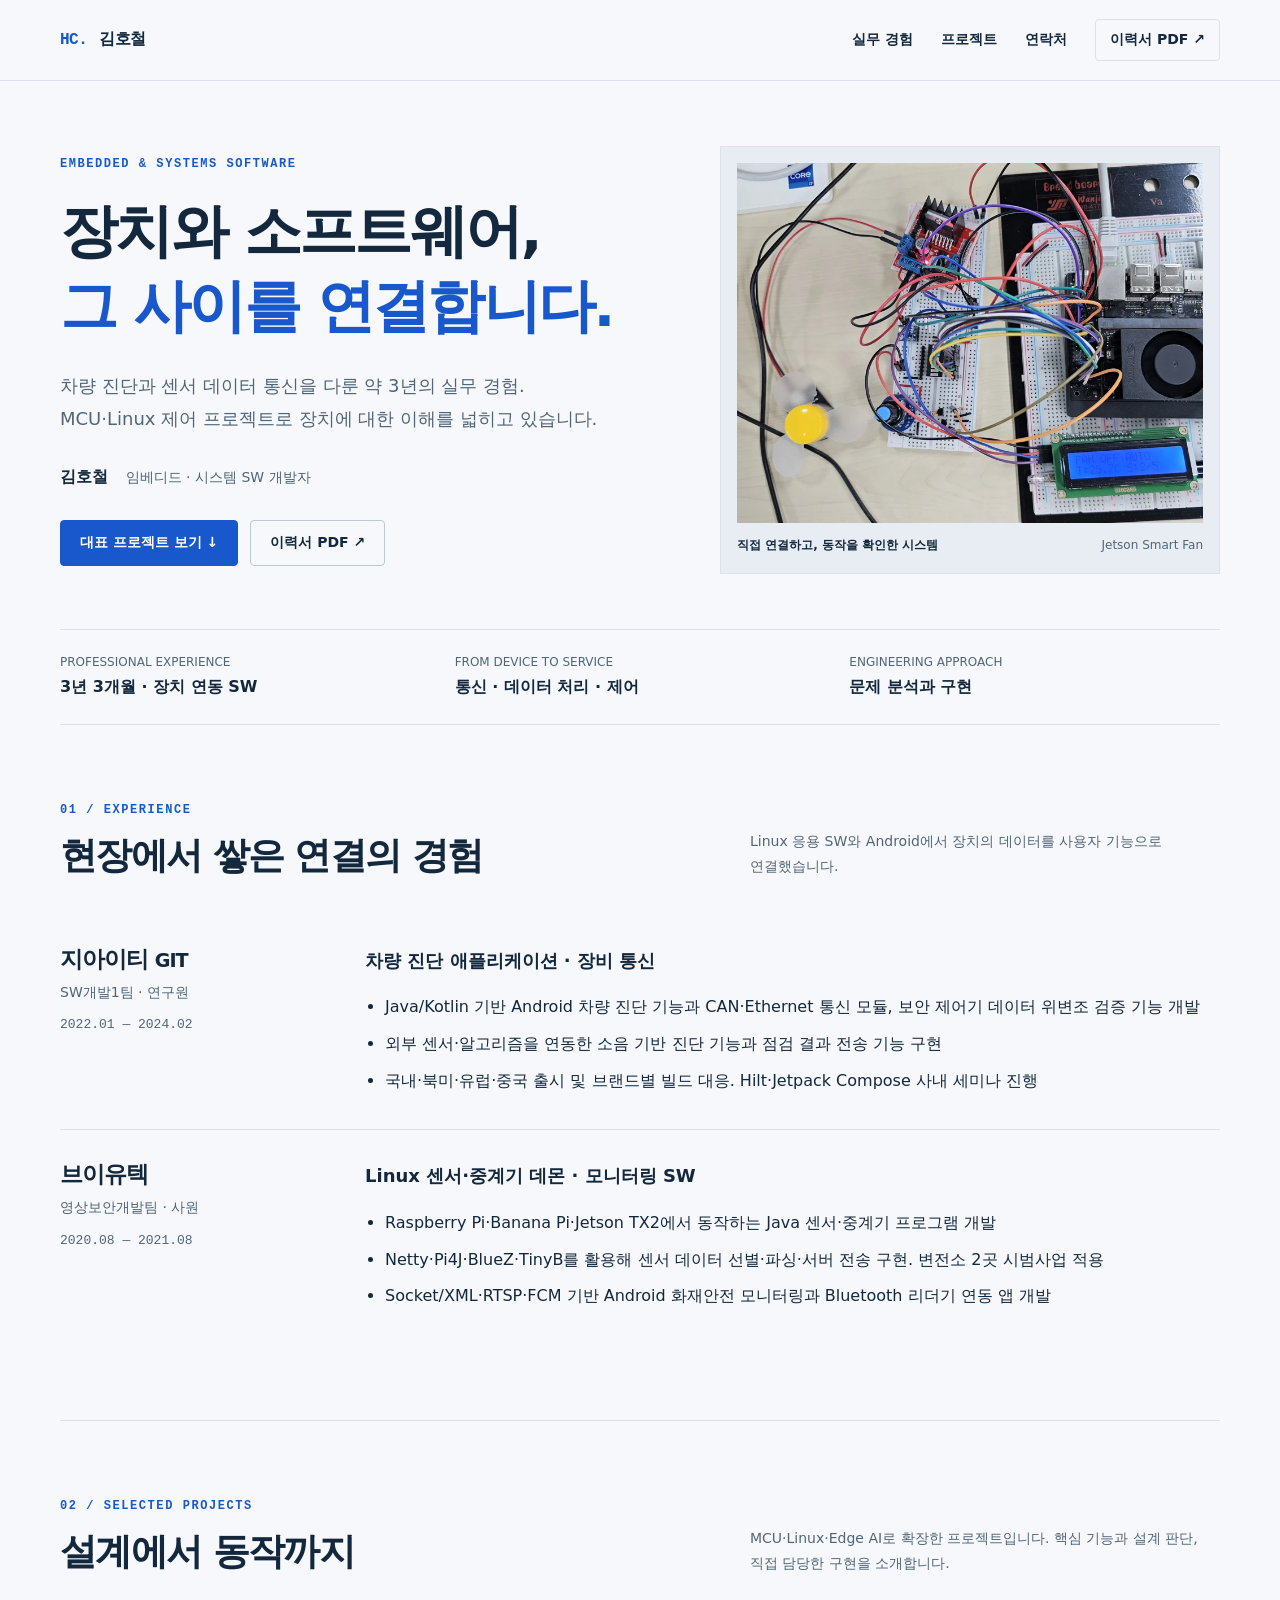
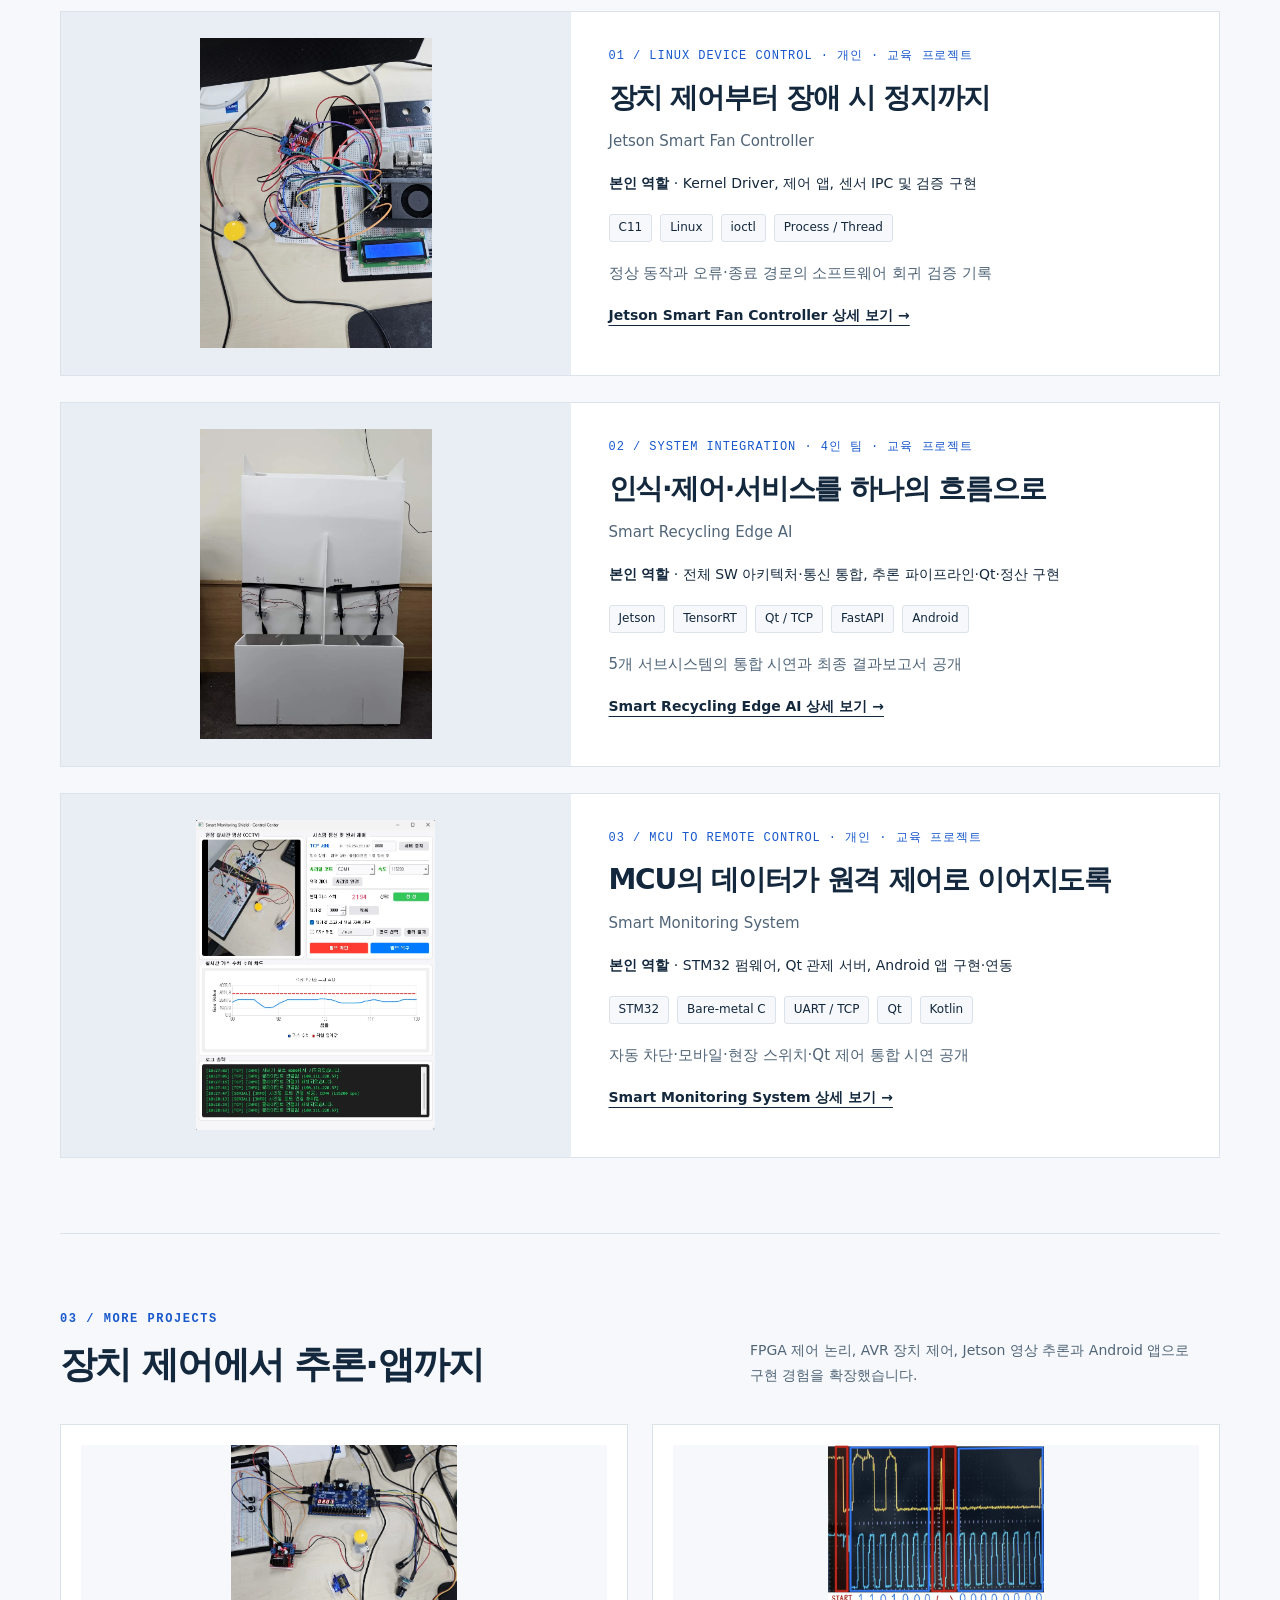
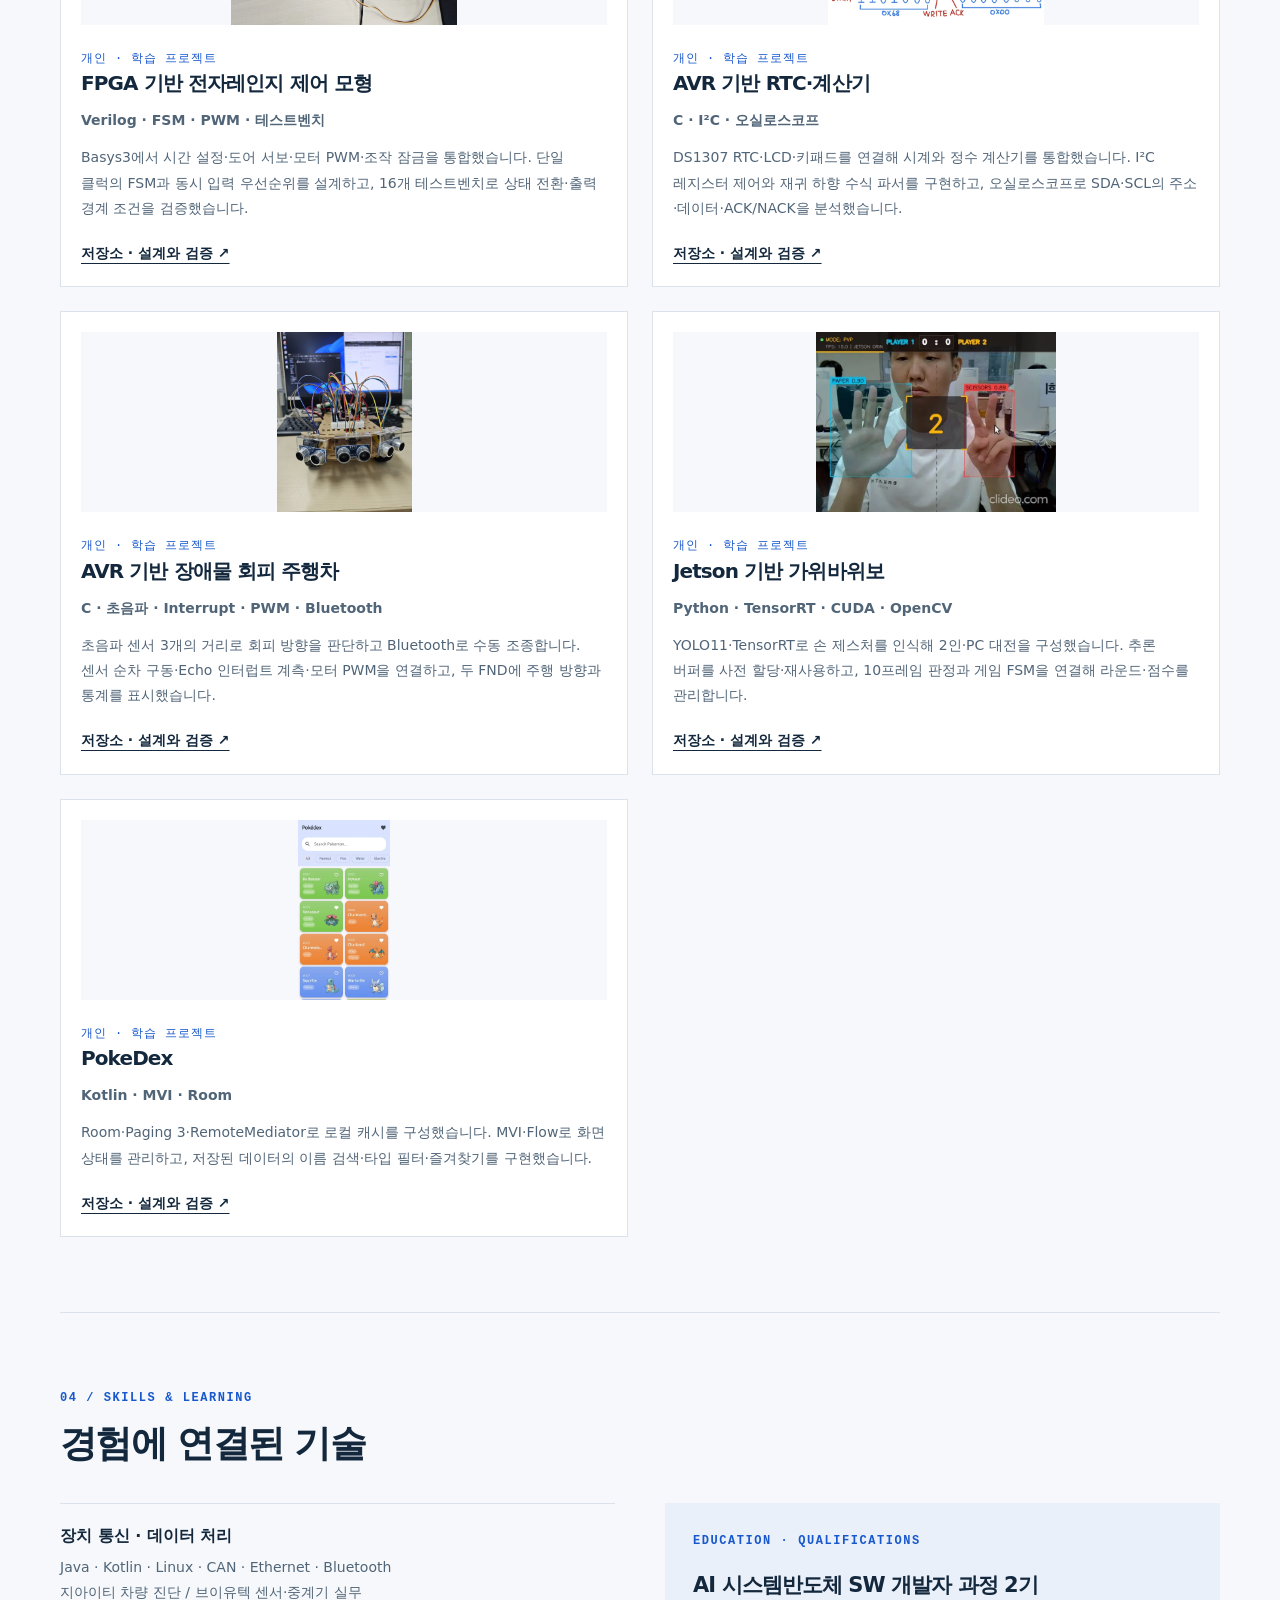
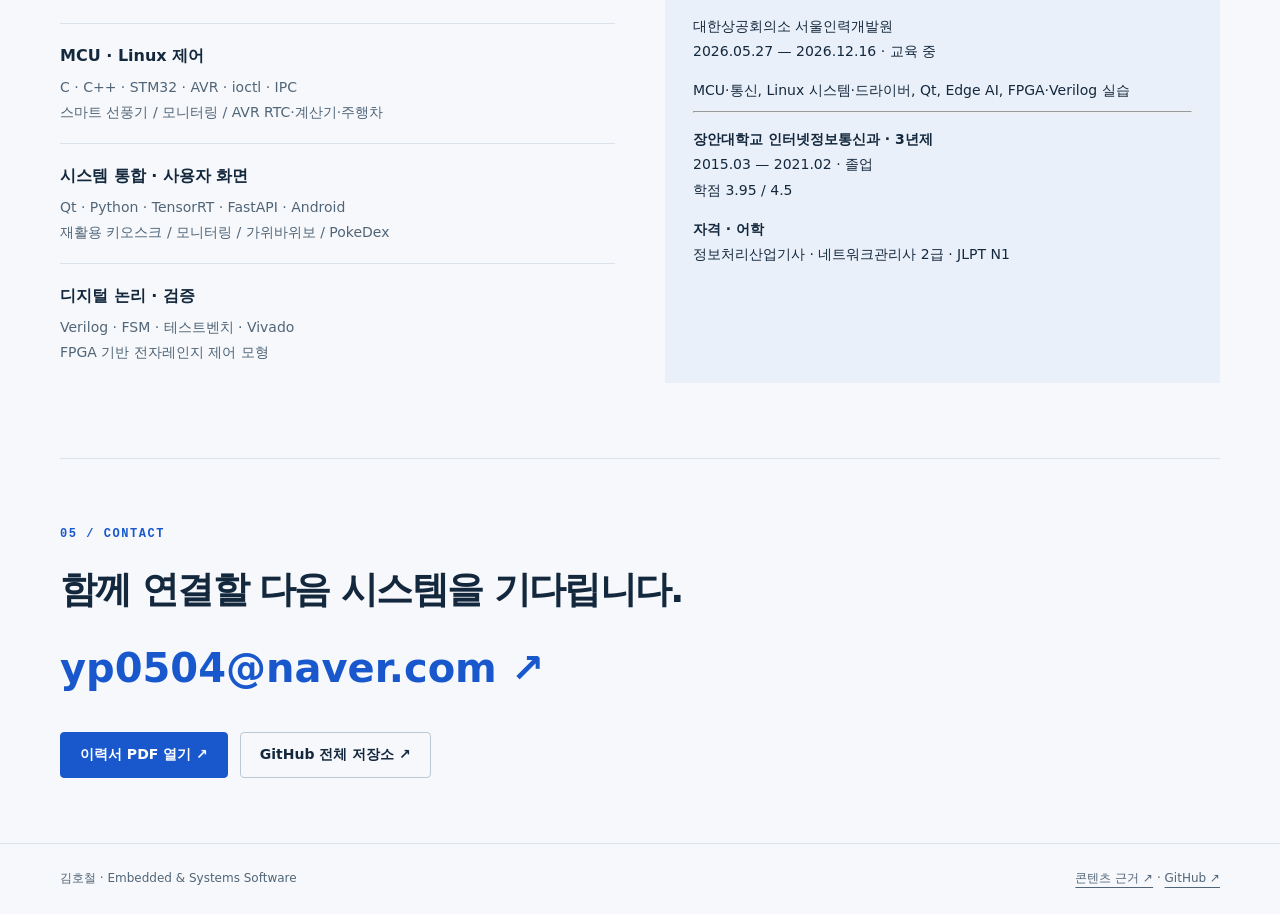
==== commit 8fc95500: "포트폴리오 프로젝트 구성과 소개 문구 정리 및 모니터링 대표 이미지 개선" ====
--- a/index.html
+++ b/index.html
@@ -2,7 +2,7 @@
 <html lang="ko"><head><meta charset="utf-8"><meta name="viewport" content="width=device-width,initial-scale=1"><title>임베디드 · 시스템 SW 포트폴리오 · 김호철</title><meta name="description" content="장치 연동·통신 실무 경험을 바탕으로 MCU와 Linux 제어까지 확장하는 김호철의 포트폴리오."><meta name="theme-color" content="#f6f8fb"><meta property="og:title" content="임베디드 · 시스템 SW 포트폴리오 · 김호철"><meta property="og:description" content="장치 연동·통신 실무 경험을 바탕으로 MCU와 Linux 제어까지 확장하는 김호철의 포트폴리오."><meta property="og:type" content="website"><link rel="canonical" href="https://hckim-dev.github.io/"><link rel="stylesheet" href="assets/site.css"><script src="assets/site.js" defer></script><link rel="icon" href="assets/favicon.svg" type="image/svg+xml"></head>
 <body><a class="skip" href="#main">본문으로 건너뛰기</a><header class="header"><nav class="nav wrap" aria-label="주 메뉴"><a class="brand" href="index.html"><span>HC.</span>김호철</a><button class="mobile-menu" aria-expanded="false" aria-controls="nav-links">메뉴</button><div class="nav-links" id="nav-links"><a href="index.html#experience">실무 경험</a><a href="index.html#projects">프로젝트</a><a href="index.html#contact">연락처</a><a class="resume" href="assets/resume.pdf">이력서 PDF ↗</a></div></nav></header>
 <main id="main" class="wrap"><section class="hero" aria-labelledby="hero-title"><div><div class="eyebrow">Embedded &amp; Systems Software</div><h1 id="hero-title">장치와 소프트웨어,<br><span>그 사이를 연결합니다.</span></h1><p class="lead">차량 진단과 센서 데이터 통신을 다룬 약 3년의 실무 경험.<br>MCU·Linux 제어 프로젝트로 장치에 대한 이해를 넓히고 있습니다.</p><p class="identity">김호철 <span>임베디드 · 시스템 SW 개발자</span></p><div class="actions"><a class="button" href="#projects">대표 프로젝트 보기 ↓</a><a class="button secondary" href="assets/resume.pdf">이력서 PDF ↗</a></div></div><figure class="hero-photo"><a class="zoom-link" href="assets/fan.webp" aria-label="스마트 선풍기 실물 이미지 확대"><img src="assets/fan.webp" width="825" height="1100" alt="Jetson과 모터·LCD·센서를 연결한 개인 스마트 선풍기 프로젝트 실물" fetchpriority="high"></a><figcaption><strong>직접 연결하고, 동작을 확인한 시스템</strong><span>Jetson Smart Fan</span></figcaption></figure></section>
-<div class="summary-strip"><div><span>PROFESSIONAL EXPERIENCE</span><strong>3년 3개월 · 장치 연동 SW</strong></div><div><span>FROM DEVICE TO SERVICE</span><strong>통신 · 데이터 처리 · 제어</strong></div><div><span>ENGINEERING APPROACH</span><strong>설계 근거와 검증 범위</strong></div></div>
-<section id="experience" class="section"><div class="section-head"><div><div class="eyebrow">01 / Experience</div><h2>현장에서 쌓은 연결의 경험</h2></div><p>Linux 응용 SW와 Android에서 장치의 데이터를 사용자 기능으로 연결했습니다.</p></div><article class="experience"><div><h3>지아이티 <small>GIT</small></h3><p class="role">SW개발1팀 · 연구원</p><p class="date">2022.01 — 2024.02</p></div><div><h4>차량 진단 애플리케이션 · 장비 통신</h4><ul><li>Java/Kotlin 기반 Android 차량 진단 기능과 CAN·Ethernet 통신 모듈, 보안 제어기 데이터 위변조 검증 기능 개발</li><li>외부 센서·알고리즘을 연동한 소음 기반 진단 기능과 점검 결과 전송 기능 구현</li><li>국내·북미·유럽·중국 출시 및 브랜드별 빌드 대응. Hilt·Jetpack Compose 사내 세미나 진행</li></ul></div></article><article class="experience"><div><h3>브이유텍</h3><p class="role">영상보안개발팀 · 사원</p><p class="date">2020.08 — 2021.08</p></div><div><h4>Linux 센서·중계기 데몬 · 모니터링 SW</h4><ul><li>Raspberry Pi·Banana Pi·Jetson TX2에서 동작하는 Java 센서·중계기 프로그램 개발</li><li>Netty·Pi4J·BlueZ·TinyB를 활용해 센서 데이터 선별·파싱·서버 전송 구현. 변전소 2곳 시범사업 적용</li><li>Socket/XML·RTSP·FCM 기반 Android 화재안전 모니터링과 Bluetooth 리더기 연동 앱 개발</li></ul></div></article></section><section id="projects" class="section"><div class="section-head"><div><div class="eyebrow">02 / Selected projects</div><h2>설계에서 동작까지</h2></div><p>실무 이후의 교육·프로젝트 경험입니다. 개인 구현과 팀 기여, 검증 결과와 남은 조건을 함께 정리했습니다.</p></div><article class="project"><div class="project-media"><img src="assets/fan.webp" width="825" height="1100" alt="Jetson Orin Nano와 모터, 엔코더, LCD를 연결한 스마트 선풍기 실물" loading="lazy"></div><div class="project-body"><div class="project-kicker">01 / LINUX DEVICE CONTROL · 개인 · 교육 프로젝트</div><h3>장치 제어부터 장애 시 정지까지</h3><p>Jetson Smart Fan Controller</p><p class="role-line"><strong>본인 역할</strong> · Kernel Driver, 제어 앱, 센서 IPC 및 검증 구현</p><div class="tags"><span>C11</span><span>Linux</span><span>ioctl</span><span>Process / Thread</span></div><p>정상 동작과 오류·종료 경로의 소프트웨어 회귀 검증 기록</p><a class="text-link" href="projects/smart-fan/">Jetson Smart Fan Controller 상세 보기 →</a></div></article><article class="project"><div class="project-media"><img src="assets/recycling.webp" width="825" height="1100" alt="4구역 수거함과 분류 기구를 갖춘 재활용 키오스크 실물" loading="lazy"></div><div class="project-body"><div class="project-kicker">02 / SYSTEM INTEGRATION · 4인 팀 · 교육 프로젝트</div><h3>인식·제어·서비스를 하나의 흐름으로</h3><p>Smart Recycling Edge AI</p><p class="role-line"><strong>본인 역할</strong> · 전체 SW 아키텍처·통신 통합, 추론 파이프라인·Qt·정산 구현</p><div class="tags"><span>Jetson</span><span>TensorRT</span><span>Qt / TCP</span><span>FastAPI</span><span>Android</span></div><p>5개 서브시스템의 통합 시연과 최종 결과보고서 공개</p><a class="text-link" href="projects/smart-recycling/">Smart Recycling Edge AI 상세 보기 →</a></div></article><article class="project"><div class="project-media"><img src="assets/monitoring.webp" width="825" height="1100" alt="STM32 보드와 서보, 팬, 가변저항을 연결한 모니터링 프로토타입" loading="lazy"></div><div class="project-body"><div class="project-kicker">03 / MCU TO REMOTE CONTROL · 개인 · 교육 프로젝트</div><h3>MCU의 데이터가 원격 제어로 이어지도록</h3><p>Smart Monitoring System</p><p class="role-line"><strong>본인 역할</strong> · STM32 펌웨어, Qt 관제 서버, Android 앱 구현·연동</p><div class="tags"><span>STM32</span><span>Bare-metal C</span><span>UART / TCP</span><span>Qt</span><span>Kotlin</span></div><p>자동 차단·모바일·현장 스위치·Qt 제어 통합 시연 공개</p><a class="text-link" href="projects/smart-monitoring/">Smart Monitoring System 상세 보기 →</a></div></article></section><section class="section" id="more-projects"><div class="section-head"><div><div class="eyebrow">03 / More projects</div><h2>장치 제어에서 추론·앱까지</h2></div><p>MCU 주변장치, 제어 상태, FPGA 논리, 영상 추론과 앱을 직접 구현한 개인 프로젝트입니다.</p></div><div class="cards"><article class="small-card"><a class="zoom-link" href="assets/fpga.webp" aria-label="FPGA Microwave Oven 이미지 확대"><img src="assets/fpga.webp" width="1383" height="1100" alt="Basys3에 버튼·로터리 인코더·서보·DC 모터를 연결한 전자레인지 제어 모형" loading="lazy"></a><div class="project-kicker">개인 · 학습 프로젝트</div><h3>FPGA Microwave Oven</h3><p><strong>Verilog · FSM · PWM · 테스트벤치</strong></p><p>시간 제어·도어 서보·모터 PWM·조작 잠금을 통합한 전자레인지 제어 모형. 동시 입력과 상태 전환의 경계 조건을 검증했습니다. 테스트벤치 16개 PASS 기록이 있으며, 가열 장치 없이 도어 위치는 명령·시간으로 추정합니다.</p><a class="text-link" href="https://github.com/hckim-dev/fpga-microwave-oven" aria-label="FPGA Microwave Oven 저장소 · 설계와 검증 ↗">저장소 · 설계와 검증 ↗</a></article><article class="small-card"><a class="zoom-link" href="assets/tensorrps.webp" aria-label="TensorRPS · 가위바위보 이미지 확대"><img src="assets/tensorrps.webp" width="636" height="476" alt="TensorRPS 시연 영상의 손 제스처 탐지 박스와 카운트다운·점수 화면" loading="lazy"></a><div class="project-kicker">개인 · 학습 프로젝트</div><h3>TensorRPS · 가위바위보</h3><p><strong>Python · TensorRT · CUDA · OpenCV</strong></p><p>Jetson에서 YOLO11·TensorRT로 손 제스처를 인식하는 가위바위보. 추론 입출력 버퍼를 사전 할당·재사용하고 10프레임 판정을 게임 FSM에 연결했습니다. 게임 로직 테스트 9개 PASS. 실행에는 별도 모델 엔진이 필요합니다.</p><a class="text-link" href="https://github.com/hckim-dev/jetson-orin-yolo11-rps" aria-label="TensorRPS · 가위바위보 저장소 · 설계와 검증 ↗">저장소 · 설계와 검증 ↗</a></article><article class="small-card"><a class="zoom-link" href="assets/stm32-adc.svg" aria-label="STM32 다중 출력 제어 이미지 확대"><img src="assets/stm32-adc.svg" width="720" height="480" alt="코드 기반 흐름도: ADC 입력을 RGB LED·SPI 바그래프·모터 PWM으로 매핑하는 STM32 펌웨어" loading="lazy"></a><div class="project-kicker">개인 · 학습 프로젝트</div><h3>STM32 다중 출력 제어</h3><p><strong>C · ADC · SPI · Timer / ISR</strong></p><p>가변저항 입력을 RGB LED 색상·SPI 바그래프·모터 PWM으로 매핑했습니다. WS2812B의 GRB 데이터를 타이머 인터럽트로 전송하고, 메인 루프와 전송 버퍼의 역할을 나눴습니다.</p><a class="text-link" href="https://github.com/hckim-dev/stm32-adc-pwm-spi-dma-ws2812b" aria-label="STM32 다중 출력 제어 저장소 · 설계와 검증 ↗">저장소 · 설계와 검증 ↗</a></article><article class="small-card"><a class="zoom-link" href="assets/stm32-motor.svg" aria-label="STM32 DC 모터 제어 이미지 확대"><img src="assets/stm32-motor.svg" width="720" height="480" alt="코드 기반 흐름도: 버튼·UART 입력을 모터 상태와 PA0·PA1의 GPIO·PWM 출력으로 연결" loading="lazy"></a><div class="project-kicker">개인 · 학습 프로젝트</div><h3>STM32 DC 모터 제어</h3><p><strong>C · CMSIS · PWM · UART · FSM</strong></p><p>버튼·UART 명령으로 정·역방향과 PWM 듀티를 제어합니다. 숏클릭·롱클릭을 상태로 처리하고, 타이머를 시간 기준·입력 판정·PWM 생성으로 분리했습니다.</p><a class="text-link" href="https://github.com/hckim-dev/stm32-motor-project" aria-label="STM32 DC 모터 제어 저장소 · 설계와 검증 ↗">저장소 · 설계와 검증 ↗</a></article><article class="small-card"><a class="zoom-link" href="assets/avr-car.webp" aria-label="AVR 장애물 회피 주행차 이미지 확대"><img src="assets/avr-car.webp" width="825" height="1100" alt="전방과 좌우에 초음파 센서 3개를 장착한 AVR 장애물 회피 주행차 실물" loading="lazy"></a><div class="project-kicker">개인 · 학습 프로젝트</div><h3>AVR 장애물 회피 주행차</h3><p><strong>C · 초음파 · Interrupt · PWM · Bluetooth</strong></p><p>초음파 센서 3개의 거리를 비교해 장애물을 회피하고 Bluetooth로 수동 조종합니다. 센서 순차 구동·Echo 인터럽트 계측·모터 PWM을 연결하고, 두 FND에 방향과 주행 통계를 표시했습니다.</p><a class="text-link" href="https://github.com/hckim-dev/avr-autonomous-car" aria-label="AVR 장애물 회피 주행차 저장소 · 설계와 검증 ↗">저장소 · 설계와 검증 ↗</a></article><article class="small-card"><a class="zoom-link" href="assets/avr-washer.webp" aria-label="AVR 세탁기 제어 이미지 확대"><img src="assets/avr-washer.webp" width="619" height="1100" alt="AVR 세탁기 시연 영상의 제어 보드·버튼·FND·LED·모터 드라이버 실물" loading="lazy"></a><div class="project-kicker">개인 · 학습 프로젝트</div><h3>AVR 세탁기 제어</h3><p><strong>C · Timer · PWM · UART · FSM</strong></p><p>세탁·헹굼·탈수 공정을 시간에 따라 전환하는 AVR 제어 모형입니다. 시스템 상태와 공정·설정 시간을 분리하고, UART 수신 큐와 메인 루프를 연결해 버튼·PC 명령을 처리했습니다.</p><a class="text-link" href="https://github.com/hckim-dev/avr-washing-machine" aria-label="AVR 세탁기 제어 저장소 · 설계와 검증 ↗">저장소 · 설계와 검증 ↗</a></article><article class="small-card"><a class="zoom-link" href="assets/avr.webp" aria-label="AVR RTC · 계산기 이미지 확대"><img src="assets/avr.webp" width="1320" height="1100" alt="I2C START와 장치 주소를 분석한 실제 오실로스코프 계측" loading="lazy"></a><div class="project-kicker">개인 · 학습 프로젝트</div><h3>AVR RTC · 계산기</h3><p><strong>C · I²C · 오실로스코프</strong></p><p>DS1307 통신과 재귀 하향 수식 파서. SDA·SCL 계측에서 주소와 ACK/NACK을 해석했습니다. 파형과 현재 펌웨어의 버전 대응은 재확인이 필요합니다.</p><a class="text-link" href="https://github.com/hckim-dev/avr-rtc-calculator" aria-label="AVR RTC · 계산기 저장소 · 설계와 검증 ↗">저장소 · 설계와 검증 ↗</a></article><article class="small-card"><a class="zoom-link" href="assets/pokedex.webp" aria-label="PokeDex 이미지 확대"><img src="assets/pokedex.webp" width="564" height="1100" alt="PokeDex 앱의 포켓몬 목록 화면" loading="lazy"></a><div class="project-kicker">개인 · 학습 프로젝트</div><h3>PokeDex</h3><p><strong>Kotlin · MVI · Room</strong></p><p>Paging3와 Room을 연결한 로컬 캐시, 단방향 상태 관리, 계층별 테스트를 구성한 Android 앱입니다.</p><a class="text-link" href="https://github.com/hckim-dev/PokeDex" aria-label="PokeDex 저장소 · 설계와 검증 ↗">저장소 · 설계와 검증 ↗</a></article></div></section><section class="section" id="skills"><div class="section-head"><div><div class="eyebrow">04 / Skills & Learning</div><h2>경험에 연결된 기술</h2></div><p></p></div><div class="skills"><div><div class="skill-row"><strong>장치 통신 · 데이터 처리</strong><p>Java · Kotlin · Linux · CAN · Ethernet · Bluetooth<br>지아이티 차량 진단 / 브이유텍 센서·중계기 실무</p></div><div class="skill-row"><strong>MCU · Linux 제어</strong><p>C · C++ · STM32 · AVR · ioctl · IPC<br>스마트 선풍기 / 모니터링 / STM32·AVR 제어 프로젝트</p></div><div class="skill-row"><strong>시스템 통합 · 사용자 화면</strong><p>Qt · Python · TensorRT · FastAPI · Android<br>재활용 키오스크 / 모니터링 / TensorRPS / PokeDex 프로젝트</p></div><div class="skill-row"><strong>디지털 논리 · 검증</strong><p>Verilog · FSM · 테스트벤치 · Vivado<br>FPGA Microwave Oven 학습 프로젝트</p></div></div><div class="education"><div class="eyebrow">Education · Qualifications</div><h3>AI 시스템반도체 SW 개발자 과정 2기</h3><p>대한상공회의소 서울인력개발원<br>2026.05.27 — 2026.12.16 · 교육 중</p><p>MCU·통신, Linux 시스템·드라이버, Qt, Edge AI, FPGA·Verilog 실습</p><hr><p><strong>장안대학교 인터넷정보통신과 · 3년제</strong><br>2015.03 — 2021.02 · 졸업<br>학점 3.95 / 4.5</p><p><strong>자격 · 어학</strong><br>정보처리산업기사 · 네트워크관리사 2급 · JLPT N1</p></div></div></section><section class="contact" id="contact"><div class="eyebrow">05 / Contact</div><h2>함께 연결할 다음 시스템을 기다립니다.</h2><a class="email" href="mailto:yp0504@naver.com">yp0504@naver.com ↗</a><div class="actions"><a class="button" href="assets/resume.pdf">이력서 PDF 열기 ↗</a><a class="button secondary" href="https://github.com/hckim-dev?tab=repositories">GitHub 전체 저장소 ↗</a></div></section></main>
+<div class="summary-strip"><div><span>PROFESSIONAL EXPERIENCE</span><strong>3년 3개월 · 장치 연동 SW</strong></div><div><span>FROM DEVICE TO SERVICE</span><strong>통신 · 데이터 처리 · 제어</strong></div><div><span>ENGINEERING APPROACH</span><strong>문제 분석과 구현</strong></div></div>
+<section id="experience" class="section"><div class="section-head"><div><div class="eyebrow">01 / Experience</div><h2>현장에서 쌓은 연결의 경험</h2></div><p>Linux 응용 SW와 Android에서 장치의 데이터를 사용자 기능으로 연결했습니다.</p></div><article class="experience"><div><h3>지아이티 <small>GIT</small></h3><p class="role">SW개발1팀 · 연구원</p><p class="date">2022.01 — 2024.02</p></div><div><h4>차량 진단 애플리케이션 · 장비 통신</h4><ul><li>Java/Kotlin 기반 Android 차량 진단 기능과 CAN·Ethernet 통신 모듈, 보안 제어기 데이터 위변조 검증 기능 개발</li><li>외부 센서·알고리즘을 연동한 소음 기반 진단 기능과 점검 결과 전송 기능 구현</li><li>국내·북미·유럽·중국 출시 및 브랜드별 빌드 대응. Hilt·Jetpack Compose 사내 세미나 진행</li></ul></div></article><article class="experience"><div><h3>브이유텍</h3><p class="role">영상보안개발팀 · 사원</p><p class="date">2020.08 — 2021.08</p></div><div><h4>Linux 센서·중계기 데몬 · 모니터링 SW</h4><ul><li>Raspberry Pi·Banana Pi·Jetson TX2에서 동작하는 Java 센서·중계기 프로그램 개발</li><li>Netty·Pi4J·BlueZ·TinyB를 활용해 센서 데이터 선별·파싱·서버 전송 구현. 변전소 2곳 시범사업 적용</li><li>Socket/XML·RTSP·FCM 기반 Android 화재안전 모니터링과 Bluetooth 리더기 연동 앱 개발</li></ul></div></article></section><section id="projects" class="section"><div class="section-head"><div><div class="eyebrow">02 / Selected projects</div><h2>설계에서 동작까지</h2></div><p>MCU·Linux·Edge AI로 확장한 프로젝트입니다. 핵심 기능과 설계 판단, 직접 담당한 구현을 소개합니다.</p></div><article class="project"><div class="project-media"><img src="assets/fan.webp" width="825" height="1100" alt="Jetson Orin Nano와 모터, 엔코더, LCD를 연결한 스마트 선풍기 실물" loading="lazy"></div><div class="project-body"><div class="project-kicker">01 / LINUX DEVICE CONTROL · 개인 · 교육 프로젝트</div><h3>장치 제어부터 장애 시 정지까지</h3><p>Jetson Smart Fan Controller</p><p class="role-line"><strong>본인 역할</strong> · Kernel Driver, 제어 앱, 센서 IPC 및 검증 구현</p><div class="tags"><span>C11</span><span>Linux</span><span>ioctl</span><span>Process / Thread</span></div><p>정상 동작과 오류·종료 경로의 소프트웨어 회귀 검증 기록</p><a class="text-link" href="projects/smart-fan/">Jetson Smart Fan Controller 상세 보기 →</a></div></article><article class="project"><div class="project-media"><img src="assets/recycling.webp" width="825" height="1100" alt="4구역 수거함과 분류 기구를 갖춘 재활용 키오스크 실물" loading="lazy"></div><div class="project-body"><div class="project-kicker">02 / SYSTEM INTEGRATION · 4인 팀 · 교육 프로젝트</div><h3>인식·제어·서비스를 하나의 흐름으로</h3><p>Smart Recycling Edge AI</p><p class="role-line"><strong>본인 역할</strong> · 전체 SW 아키텍처·통신 통합, 추론 파이프라인·Qt·정산 구현</p><div class="tags"><span>Jetson</span><span>TensorRT</span><span>Qt / TCP</span><span>FastAPI</span><span>Android</span></div><p>5개 서브시스템의 통합 시연과 최종 결과보고서 공개</p><a class="text-link" href="projects/smart-recycling/">Smart Recycling Edge AI 상세 보기 →</a></div></article><article class="project"><div class="project-media"><img src="assets/monitoring-ui.webp" width="717" height="929" alt="현장 영상·입력값 차트·원격 제어를 통합한 Qt 관제 화면" loading="lazy"></div><div class="project-body"><div class="project-kicker">03 / MCU TO REMOTE CONTROL · 개인 · 교육 프로젝트</div><h3>MCU의 데이터가 원격 제어로 이어지도록</h3><p>Smart Monitoring System</p><p class="role-line"><strong>본인 역할</strong> · STM32 펌웨어, Qt 관제 서버, Android 앱 구현·연동</p><div class="tags"><span>STM32</span><span>Bare-metal C</span><span>UART / TCP</span><span>Qt</span><span>Kotlin</span></div><p>자동 차단·모바일·현장 스위치·Qt 제어 통합 시연 공개</p><a class="text-link" href="projects/smart-monitoring/">Smart Monitoring System 상세 보기 →</a></div></article></section><section class="section" id="more-projects"><div class="section-head"><div><div class="eyebrow">03 / More projects</div><h2>장치 제어에서 추론·앱까지</h2></div><p>FPGA 제어 논리, AVR 장치 제어, Jetson 영상 추론과 Android 앱으로 구현 경험을 확장했습니다.</p></div><div class="cards"><article class="small-card"><a class="zoom-link" href="assets/fpga.webp" aria-label="FPGA 기반 전자레인지 제어 모형 이미지 확대"><img src="assets/fpga.webp" width="1383" height="1100" alt="Basys3에 버튼·로터리 인코더·서보·DC 모터를 연결한 전자레인지 제어 모형" loading="lazy"></a><div class="project-kicker">개인 · 학습 프로젝트</div><h3>FPGA 기반 전자레인지 제어 모형</h3><p><strong>Verilog · FSM · PWM · 테스트벤치</strong></p><p>Basys3에서 시간 설정·도어 서보·모터 PWM·조작 잠금을 통합했습니다. 단일 클럭의 FSM과 동시 입력 우선순위를 설계하고, 16개 테스트벤치로 상태 전환·출력 경계 조건을 검증했습니다.</p><a class="text-link" href="https://github.com/hckim-dev/fpga-microwave-oven" aria-label="FPGA 기반 전자레인지 제어 모형 저장소 · 설계와 검증 ↗">저장소 · 설계와 검증 ↗</a></article><article class="small-card"><a class="zoom-link" href="assets/avr.webp" aria-label="AVR 기반 RTC·계산기 이미지 확대"><img src="assets/avr.webp" width="1320" height="1100" alt="I2C START와 장치 주소를 분석한 실제 오실로스코프 계측" loading="lazy"></a><div class="project-kicker">개인 · 학습 프로젝트</div><h3>AVR 기반 RTC·계산기</h3><p><strong>C · I²C · 오실로스코프</strong></p><p>DS1307 RTC·LCD·키패드를 연결해 시계와 정수 계산기를 통합했습니다. I²C 레지스터 제어와 재귀 하향 수식 파서를 구현하고, 오실로스코프로 SDA·SCL의 주소·데이터·ACK/NACK을 분석했습니다.</p><a class="text-link" href="https://github.com/hckim-dev/avr-rtc-calculator" aria-label="AVR 기반 RTC·계산기 저장소 · 설계와 검증 ↗">저장소 · 설계와 검증 ↗</a></article><article class="small-card"><a class="zoom-link" href="assets/avr-car.webp" aria-label="AVR 기반 장애물 회피 주행차 이미지 확대"><img src="assets/avr-car.webp" width="825" height="1100" alt="전방과 좌우에 초음파 센서 3개를 장착한 AVR 장애물 회피 주행차 실물" loading="lazy"></a><div class="project-kicker">개인 · 학습 프로젝트</div><h3>AVR 기반 장애물 회피 주행차</h3><p><strong>C · 초음파 · Interrupt · PWM · Bluetooth</strong></p><p>초음파 센서 3개의 거리로 회피 방향을 판단하고 Bluetooth로 수동 조종합니다. 센서 순차 구동·Echo 인터럽트 계측·모터 PWM을 연결하고, 두 FND에 주행 방향과 통계를 표시했습니다.</p><a class="text-link" href="https://github.com/hckim-dev/avr-autonomous-car" aria-label="AVR 기반 장애물 회피 주행차 저장소 · 설계와 검증 ↗">저장소 · 설계와 검증 ↗</a></article><article class="small-card"><a class="zoom-link" href="assets/tensorrps.webp" aria-label="Jetson 기반 가위바위보 이미지 확대"><img src="assets/tensorrps.webp" width="636" height="476" alt="TensorRPS 시연 영상의 손 제스처 탐지 박스와 카운트다운·점수 화면" loading="lazy"></a><div class="project-kicker">개인 · 학습 프로젝트</div><h3>Jetson 기반 가위바위보</h3><p><strong>Python · TensorRT · CUDA · OpenCV</strong></p><p>YOLO11·TensorRT로 손 제스처를 인식해 2인·PC 대전을 구성했습니다. 추론 버퍼를 사전 할당·재사용하고, 10프레임 판정과 게임 FSM을 연결해 라운드·점수를 관리합니다.</p><a class="text-link" href="https://github.com/hckim-dev/jetson-orin-yolo11-rps" aria-label="Jetson 기반 가위바위보 저장소 · 설계와 검증 ↗">저장소 · 설계와 검증 ↗</a></article><article class="small-card"><a class="zoom-link" href="assets/pokedex.webp" aria-label="PokeDex 이미지 확대"><img src="assets/pokedex.webp" width="564" height="1100" alt="PokeDex 앱의 포켓몬 목록 화면" loading="lazy"></a><div class="project-kicker">개인 · 학습 프로젝트</div><h3>PokeDex</h3><p><strong>Kotlin · MVI · Room</strong></p><p>Room·Paging 3·RemoteMediator로 로컬 캐시를 구성했습니다. MVI·Flow로 화면 상태를 관리하고, 저장된 데이터의 이름 검색·타입 필터·즐겨찾기를 구현했습니다.</p><a class="text-link" href="https://github.com/hckim-dev/PokeDex" aria-label="PokeDex 저장소 · 설계와 검증 ↗">저장소 · 설계와 검증 ↗</a></article></div></section><section class="section" id="skills"><div class="section-head"><div><div class="eyebrow">04 / Skills & Learning</div><h2>경험에 연결된 기술</h2></div><p></p></div><div class="skills"><div><div class="skill-row"><strong>장치 통신 · 데이터 처리</strong><p>Java · Kotlin · Linux · CAN · Ethernet · Bluetooth<br>지아이티 차량 진단 / 브이유텍 센서·중계기 실무</p></div><div class="skill-row"><strong>MCU · Linux 제어</strong><p>C · C++ · STM32 · AVR · ioctl · IPC<br>스마트 선풍기 / 모니터링 / AVR RTC·계산기·주행차</p></div><div class="skill-row"><strong>시스템 통합 · 사용자 화면</strong><p>Qt · Python · TensorRT · FastAPI · Android<br>재활용 키오스크 / 모니터링 / 가위바위보 / PokeDex</p></div><div class="skill-row"><strong>디지털 논리 · 검증</strong><p>Verilog · FSM · 테스트벤치 · Vivado<br>FPGA 기반 전자레인지 제어 모형</p></div></div><div class="education"><div class="eyebrow">Education · Qualifications</div><h3>AI 시스템반도체 SW 개발자 과정 2기</h3><p>대한상공회의소 서울인력개발원<br>2026.05.27 — 2026.12.16 · 교육 중</p><p>MCU·통신, Linux 시스템·드라이버, Qt, Edge AI, FPGA·Verilog 실습</p><hr><p><strong>장안대학교 인터넷정보통신과 · 3년제</strong><br>2015.03 — 2021.02 · 졸업<br>학점 3.95 / 4.5</p><p><strong>자격 · 어학</strong><br>정보처리산업기사 · 네트워크관리사 2급 · JLPT N1</p></div></div></section><section class="contact" id="contact"><div class="eyebrow">05 / Contact</div><h2>함께 연결할 다음 시스템을 기다립니다.</h2><a class="email" href="mailto:yp0504@naver.com">yp0504@naver.com ↗</a><div class="actions"><a class="button" href="assets/resume.pdf">이력서 PDF 열기 ↗</a><a class="button secondary" href="https://github.com/hckim-dev?tab=repositories">GitHub 전체 저장소 ↗</a></div></section></main>
 <footer class="footer"><div class="wrap"><span>김호철 · Embedded &amp; Systems Software</span><span><a class="" href="https://github.com/hckim-dev/hckim-dev.github.io/blob/master/docs/SOURCES.md">콘텐츠 근거 ↗</a> · <a class="" href="https://github.com/hckim-dev">GitHub ↗</a></span></div></footer>
 <dialog aria-label="프로젝트 이미지 확대"><div class="dialog-actions"><button type="button" class="zoom-toggle" aria-pressed="false">2배 확대</button><a class="original-image" target="_blank" rel="noopener">이미지 파일 열기 ↗</a><button type="button" class="dialog-close">닫기 ×</button></div><div class="image-viewport"><img alt=""></div><p></p></dialog></body></html>
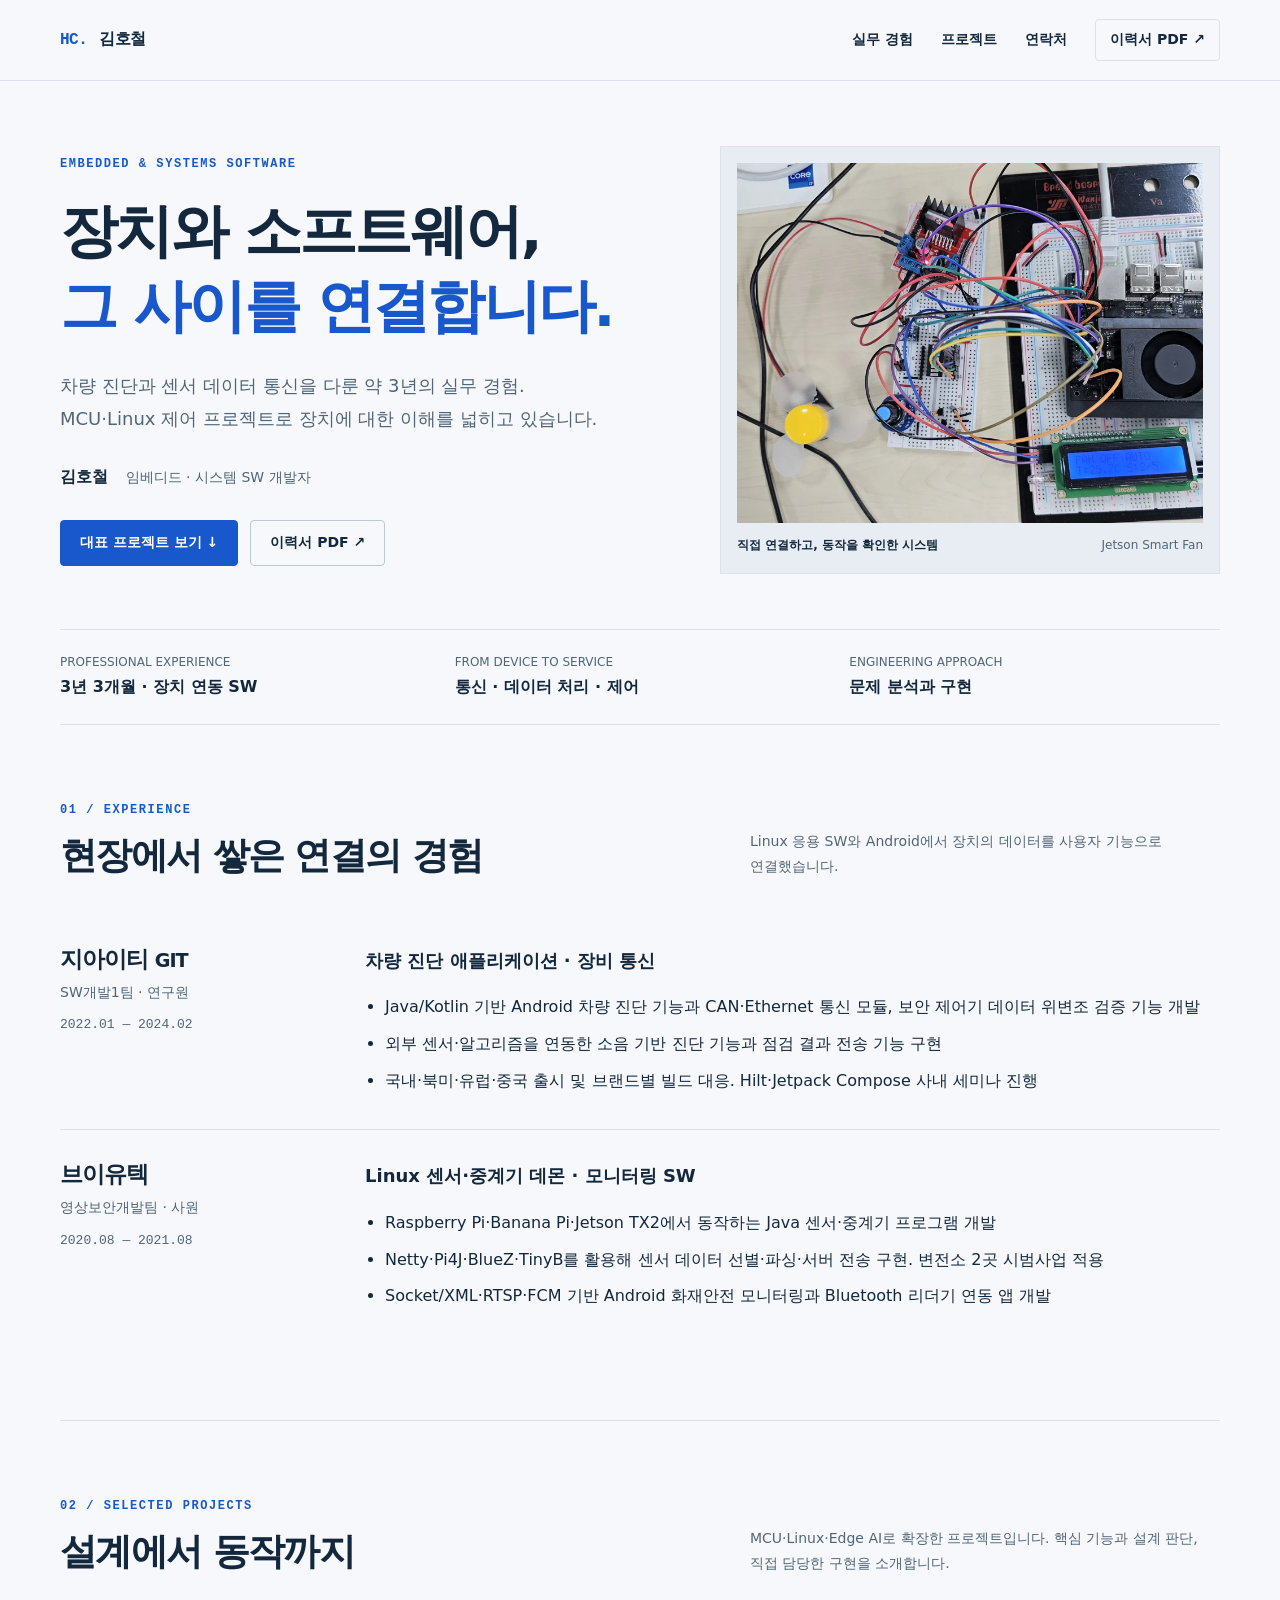
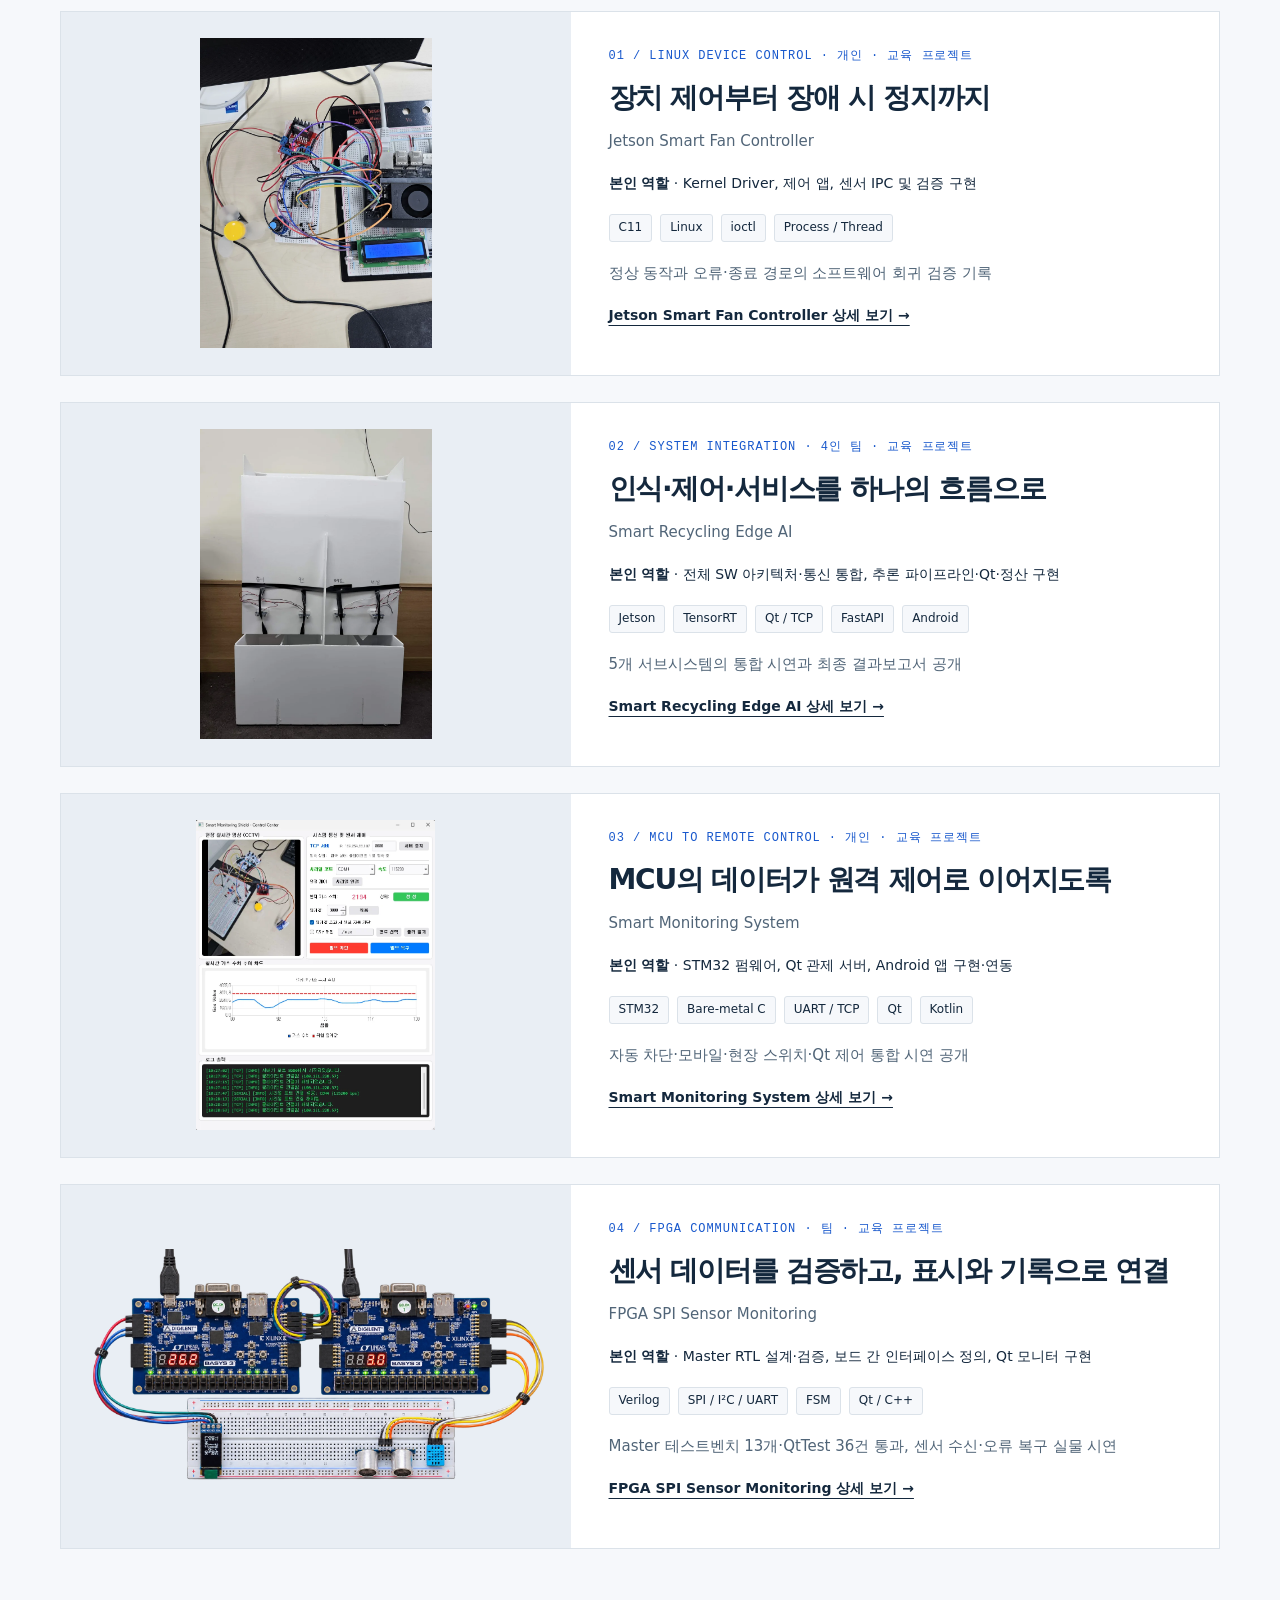
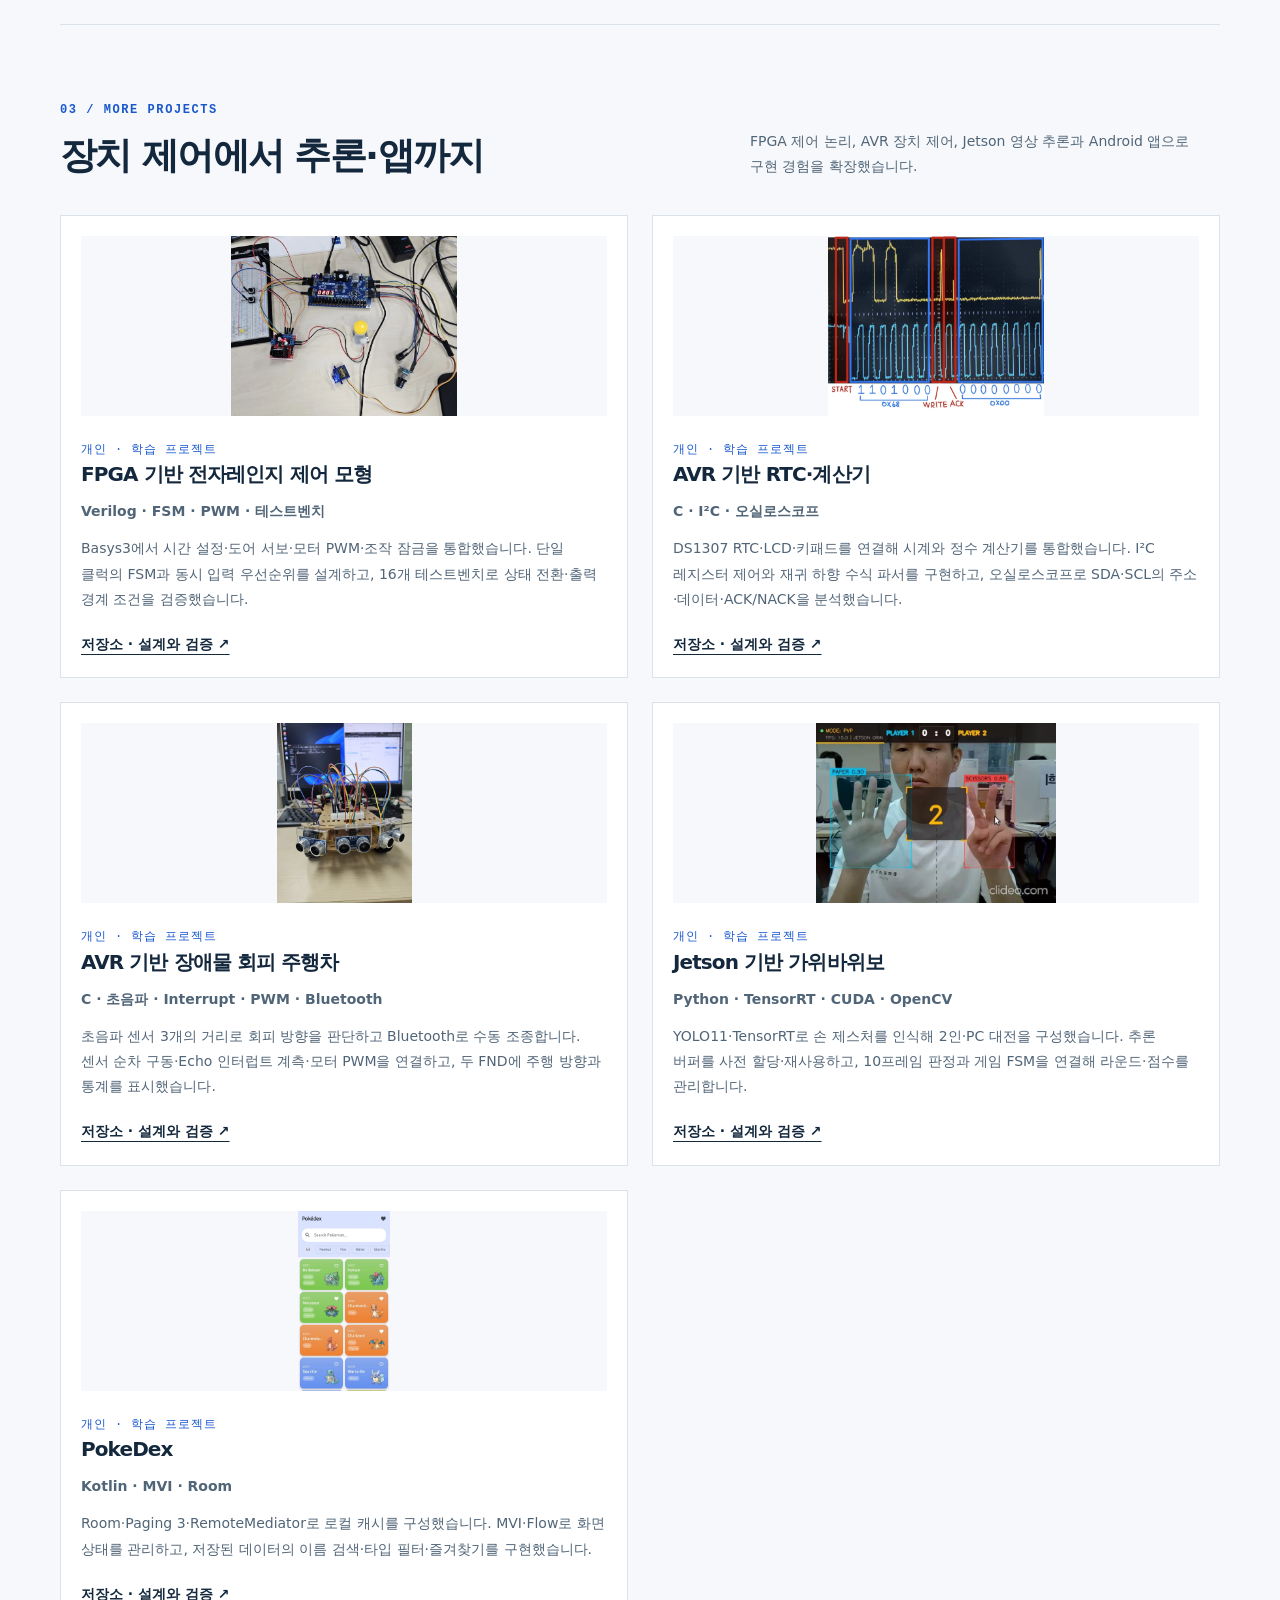
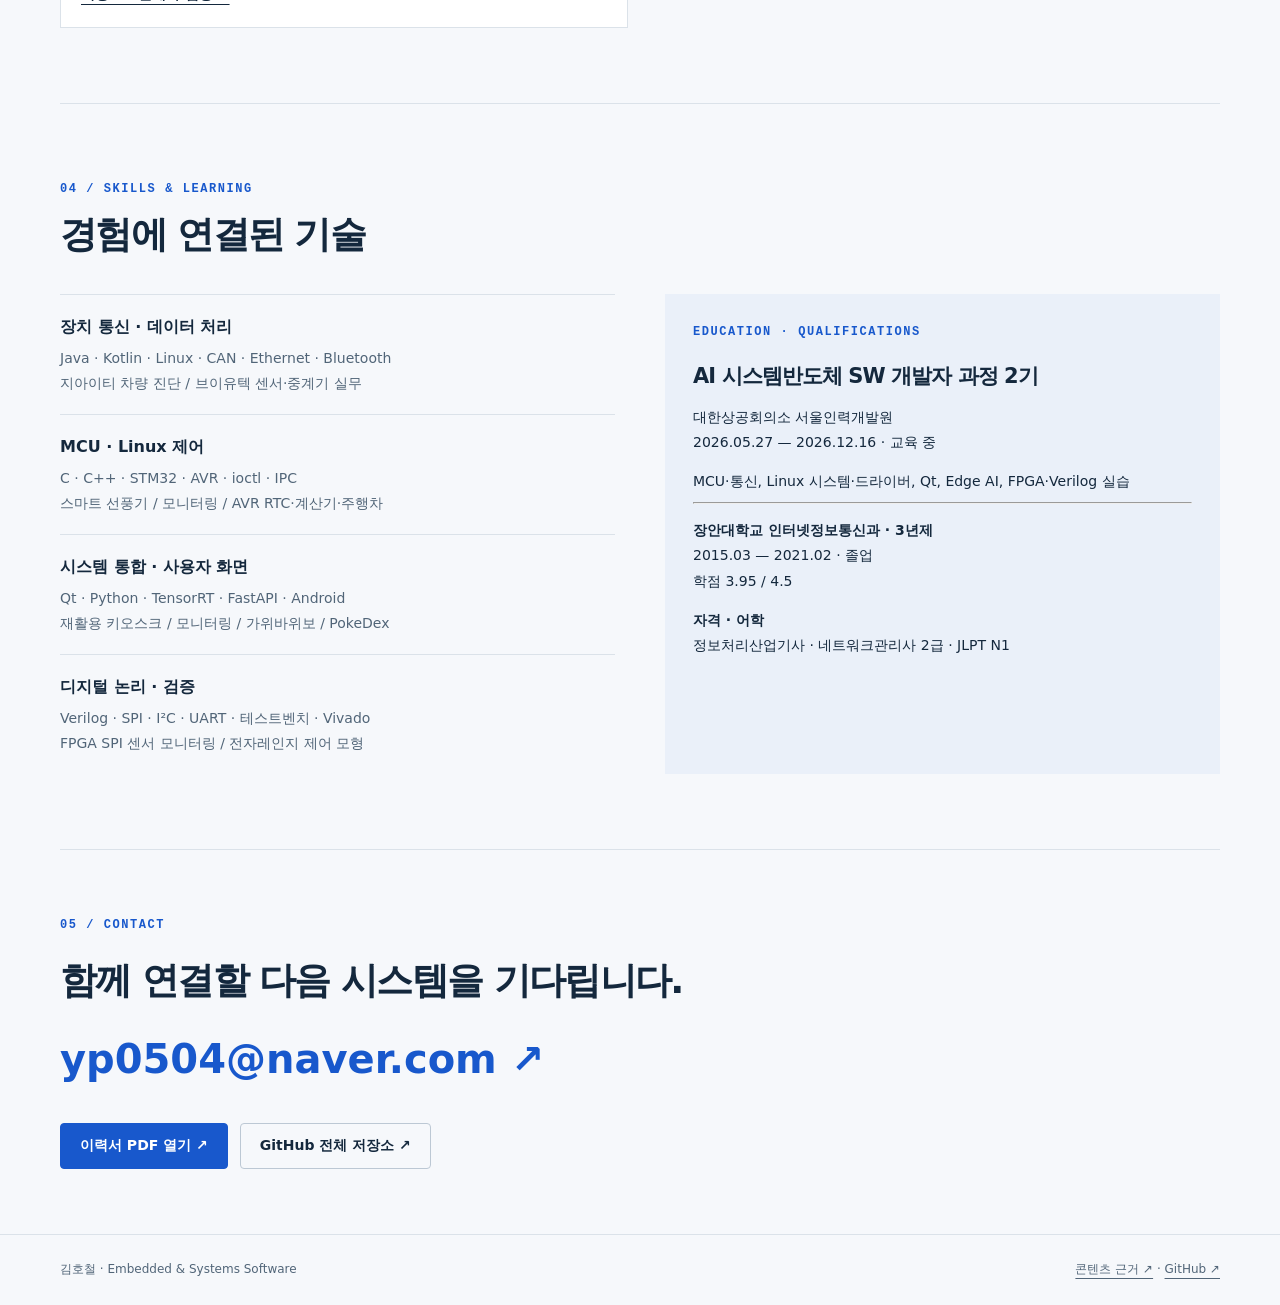
==== commit aa4cd0d6: "FPGA SPI 모니터링 추가 및 프로젝트 에셋 구조 정리" ====
--- a/index.html
+++ b/index.html
@@ -1,8 +1,8 @@
 <!doctype html>
-<html lang="ko"><head><meta charset="utf-8"><meta name="viewport" content="width=device-width,initial-scale=1"><title>임베디드 · 시스템 SW 포트폴리오 · 김호철</title><meta name="description" content="장치 연동·통신 실무 경험을 바탕으로 MCU와 Linux 제어까지 확장하는 김호철의 포트폴리오."><meta name="theme-color" content="#f6f8fb"><meta property="og:title" content="임베디드 · 시스템 SW 포트폴리오 · 김호철"><meta property="og:description" content="장치 연동·통신 실무 경험을 바탕으로 MCU와 Linux 제어까지 확장하는 김호철의 포트폴리오."><meta property="og:type" content="website"><link rel="canonical" href="https://hckim-dev.github.io/"><link rel="stylesheet" href="assets/site.css"><script src="assets/site.js" defer></script><link rel="icon" href="assets/favicon.svg" type="image/svg+xml"></head>
+<html lang="ko"><head><meta charset="utf-8"><meta name="viewport" content="width=device-width,initial-scale=1"><title>임베디드 · 시스템 SW 포트폴리오 · 김호철</title><meta name="description" content="장치 연동·통신 실무 경험을 바탕으로 MCU와 Linux 제어까지 확장하는 김호철의 포트폴리오."><meta name="theme-color" content="#f6f8fb"><meta property="og:title" content="임베디드 · 시스템 SW 포트폴리오 · 김호철"><meta property="og:description" content="장치 연동·통신 실무 경험을 바탕으로 MCU와 Linux 제어까지 확장하는 김호철의 포트폴리오."><meta property="og:type" content="website"><link rel="canonical" href="https://hckim-dev.github.io/"><link rel="stylesheet" href="assets/css/site.css"><script src="assets/js/site.js" defer></script><link rel="icon" href="assets/icons/favicon.svg" type="image/svg+xml"></head>
 <body><a class="skip" href="#main">본문으로 건너뛰기</a><header class="header"><nav class="nav wrap" aria-label="주 메뉴"><a class="brand" href="index.html"><span>HC.</span>김호철</a><button class="mobile-menu" aria-expanded="false" aria-controls="nav-links">메뉴</button><div class="nav-links" id="nav-links"><a href="index.html#experience">실무 경험</a><a href="index.html#projects">프로젝트</a><a href="index.html#contact">연락처</a><a class="resume" href="assets/resume.pdf">이력서 PDF ↗</a></div></nav></header>
-<main id="main" class="wrap"><section class="hero" aria-labelledby="hero-title"><div><div class="eyebrow">Embedded &amp; Systems Software</div><h1 id="hero-title">장치와 소프트웨어,<br><span>그 사이를 연결합니다.</span></h1><p class="lead">차량 진단과 센서 데이터 통신을 다룬 약 3년의 실무 경험.<br>MCU·Linux 제어 프로젝트로 장치에 대한 이해를 넓히고 있습니다.</p><p class="identity">김호철 <span>임베디드 · 시스템 SW 개발자</span></p><div class="actions"><a class="button" href="#projects">대표 프로젝트 보기 ↓</a><a class="button secondary" href="assets/resume.pdf">이력서 PDF ↗</a></div></div><figure class="hero-photo"><a class="zoom-link" href="assets/fan.webp" aria-label="스마트 선풍기 실물 이미지 확대"><img src="assets/fan.webp" width="825" height="1100" alt="Jetson과 모터·LCD·센서를 연결한 개인 스마트 선풍기 프로젝트 실물" fetchpriority="high"></a><figcaption><strong>직접 연결하고, 동작을 확인한 시스템</strong><span>Jetson Smart Fan</span></figcaption></figure></section>
+<main id="main" class="wrap"><section class="hero" aria-labelledby="hero-title"><div><div class="eyebrow">Embedded &amp; Systems Software</div><h1 id="hero-title">장치와 소프트웨어,<br><span>그 사이를 연결합니다.</span></h1><p class="lead">차량 진단과 센서 데이터 통신을 다룬 약 3년의 실무 경험.<br>MCU·Linux 제어 프로젝트로 장치에 대한 이해를 넓히고 있습니다.</p><p class="identity">김호철 <span>임베디드 · 시스템 SW 개발자</span></p><div class="actions"><a class="button" href="#projects">대표 프로젝트 보기 ↓</a><a class="button secondary" href="assets/resume.pdf">이력서 PDF ↗</a></div></div><figure class="hero-photo"><a class="zoom-link" href="assets/projects/smart-fan/hardware.webp" aria-label="스마트 선풍기 실물 이미지 확대"><img src="assets/projects/smart-fan/hardware.webp" width="825" height="1100" alt="Jetson과 모터·LCD·센서를 연결한 개인 스마트 선풍기 프로젝트 실물" fetchpriority="high"></a><figcaption><strong>직접 연결하고, 동작을 확인한 시스템</strong><span>Jetson Smart Fan</span></figcaption></figure></section>
 <div class="summary-strip"><div><span>PROFESSIONAL EXPERIENCE</span><strong>3년 3개월 · 장치 연동 SW</strong></div><div><span>FROM DEVICE TO SERVICE</span><strong>통신 · 데이터 처리 · 제어</strong></div><div><span>ENGINEERING APPROACH</span><strong>문제 분석과 구현</strong></div></div>
-<section id="experience" class="section"><div class="section-head"><div><div class="eyebrow">01 / Experience</div><h2>현장에서 쌓은 연결의 경험</h2></div><p>Linux 응용 SW와 Android에서 장치의 데이터를 사용자 기능으로 연결했습니다.</p></div><article class="experience"><div><h3>지아이티 <small>GIT</small></h3><p class="role">SW개발1팀 · 연구원</p><p class="date">2022.01 — 2024.02</p></div><div><h4>차량 진단 애플리케이션 · 장비 통신</h4><ul><li>Java/Kotlin 기반 Android 차량 진단 기능과 CAN·Ethernet 통신 모듈, 보안 제어기 데이터 위변조 검증 기능 개발</li><li>외부 센서·알고리즘을 연동한 소음 기반 진단 기능과 점검 결과 전송 기능 구현</li><li>국내·북미·유럽·중국 출시 및 브랜드별 빌드 대응. Hilt·Jetpack Compose 사내 세미나 진행</li></ul></div></article><article class="experience"><div><h3>브이유텍</h3><p class="role">영상보안개발팀 · 사원</p><p class="date">2020.08 — 2021.08</p></div><div><h4>Linux 센서·중계기 데몬 · 모니터링 SW</h4><ul><li>Raspberry Pi·Banana Pi·Jetson TX2에서 동작하는 Java 센서·중계기 프로그램 개발</li><li>Netty·Pi4J·BlueZ·TinyB를 활용해 센서 데이터 선별·파싱·서버 전송 구현. 변전소 2곳 시범사업 적용</li><li>Socket/XML·RTSP·FCM 기반 Android 화재안전 모니터링과 Bluetooth 리더기 연동 앱 개발</li></ul></div></article></section><section id="projects" class="section"><div class="section-head"><div><div class="eyebrow">02 / Selected projects</div><h2>설계에서 동작까지</h2></div><p>MCU·Linux·Edge AI로 확장한 프로젝트입니다. 핵심 기능과 설계 판단, 직접 담당한 구현을 소개합니다.</p></div><article class="project"><div class="project-media"><img src="assets/fan.webp" width="825" height="1100" alt="Jetson Orin Nano와 모터, 엔코더, LCD를 연결한 스마트 선풍기 실물" loading="lazy"></div><div class="project-body"><div class="project-kicker">01 / LINUX DEVICE CONTROL · 개인 · 교육 프로젝트</div><h3>장치 제어부터 장애 시 정지까지</h3><p>Jetson Smart Fan Controller</p><p class="role-line"><strong>본인 역할</strong> · Kernel Driver, 제어 앱, 센서 IPC 및 검증 구현</p><div class="tags"><span>C11</span><span>Linux</span><span>ioctl</span><span>Process / Thread</span></div><p>정상 동작과 오류·종료 경로의 소프트웨어 회귀 검증 기록</p><a class="text-link" href="projects/smart-fan/">Jetson Smart Fan Controller 상세 보기 →</a></div></article><article class="project"><div class="project-media"><img src="assets/recycling.webp" width="825" height="1100" alt="4구역 수거함과 분류 기구를 갖춘 재활용 키오스크 실물" loading="lazy"></div><div class="project-body"><div class="project-kicker">02 / SYSTEM INTEGRATION · 4인 팀 · 교육 프로젝트</div><h3>인식·제어·서비스를 하나의 흐름으로</h3><p>Smart Recycling Edge AI</p><p class="role-line"><strong>본인 역할</strong> · 전체 SW 아키텍처·통신 통합, 추론 파이프라인·Qt·정산 구현</p><div class="tags"><span>Jetson</span><span>TensorRT</span><span>Qt / TCP</span><span>FastAPI</span><span>Android</span></div><p>5개 서브시스템의 통합 시연과 최종 결과보고서 공개</p><a class="text-link" href="projects/smart-recycling/">Smart Recycling Edge AI 상세 보기 →</a></div></article><article class="project"><div class="project-media"><img src="assets/monitoring-ui.webp" width="717" height="929" alt="현장 영상·입력값 차트·원격 제어를 통합한 Qt 관제 화면" loading="lazy"></div><div class="project-body"><div class="project-kicker">03 / MCU TO REMOTE CONTROL · 개인 · 교육 프로젝트</div><h3>MCU의 데이터가 원격 제어로 이어지도록</h3><p>Smart Monitoring System</p><p class="role-line"><strong>본인 역할</strong> · STM32 펌웨어, Qt 관제 서버, Android 앱 구현·연동</p><div class="tags"><span>STM32</span><span>Bare-metal C</span><span>UART / TCP</span><span>Qt</span><span>Kotlin</span></div><p>자동 차단·모바일·현장 스위치·Qt 제어 통합 시연 공개</p><a class="text-link" href="projects/smart-monitoring/">Smart Monitoring System 상세 보기 →</a></div></article></section><section class="section" id="more-projects"><div class="section-head"><div><div class="eyebrow">03 / More projects</div><h2>장치 제어에서 추론·앱까지</h2></div><p>FPGA 제어 논리, AVR 장치 제어, Jetson 영상 추론과 Android 앱으로 구현 경험을 확장했습니다.</p></div><div class="cards"><article class="small-card"><a class="zoom-link" href="assets/fpga.webp" aria-label="FPGA 기반 전자레인지 제어 모형 이미지 확대"><img src="assets/fpga.webp" width="1383" height="1100" alt="Basys3에 버튼·로터리 인코더·서보·DC 모터를 연결한 전자레인지 제어 모형" loading="lazy"></a><div class="project-kicker">개인 · 학습 프로젝트</div><h3>FPGA 기반 전자레인지 제어 모형</h3><p><strong>Verilog · FSM · PWM · 테스트벤치</strong></p><p>Basys3에서 시간 설정·도어 서보·모터 PWM·조작 잠금을 통합했습니다. 단일 클럭의 FSM과 동시 입력 우선순위를 설계하고, 16개 테스트벤치로 상태 전환·출력 경계 조건을 검증했습니다.</p><a class="text-link" href="https://github.com/hckim-dev/fpga-microwave-oven" aria-label="FPGA 기반 전자레인지 제어 모형 저장소 · 설계와 검증 ↗">저장소 · 설계와 검증 ↗</a></article><article class="small-card"><a class="zoom-link" href="assets/avr.webp" aria-label="AVR 기반 RTC·계산기 이미지 확대"><img src="assets/avr.webp" width="1320" height="1100" alt="I2C START와 장치 주소를 분석한 실제 오실로스코프 계측" loading="lazy"></a><div class="project-kicker">개인 · 학습 프로젝트</div><h3>AVR 기반 RTC·계산기</h3><p><strong>C · I²C · 오실로스코프</strong></p><p>DS1307 RTC·LCD·키패드를 연결해 시계와 정수 계산기를 통합했습니다. I²C 레지스터 제어와 재귀 하향 수식 파서를 구현하고, 오실로스코프로 SDA·SCL의 주소·데이터·ACK/NACK을 분석했습니다.</p><a class="text-link" href="https://github.com/hckim-dev/avr-rtc-calculator" aria-label="AVR 기반 RTC·계산기 저장소 · 설계와 검증 ↗">저장소 · 설계와 검증 ↗</a></article><article class="small-card"><a class="zoom-link" href="assets/avr-car.webp" aria-label="AVR 기반 장애물 회피 주행차 이미지 확대"><img src="assets/avr-car.webp" width="825" height="1100" alt="전방과 좌우에 초음파 센서 3개를 장착한 AVR 장애물 회피 주행차 실물" loading="lazy"></a><div class="project-kicker">개인 · 학습 프로젝트</div><h3>AVR 기반 장애물 회피 주행차</h3><p><strong>C · 초음파 · Interrupt · PWM · Bluetooth</strong></p><p>초음파 센서 3개의 거리로 회피 방향을 판단하고 Bluetooth로 수동 조종합니다. 센서 순차 구동·Echo 인터럽트 계측·모터 PWM을 연결하고, 두 FND에 주행 방향과 통계를 표시했습니다.</p><a class="text-link" href="https://github.com/hckim-dev/avr-autonomous-car" aria-label="AVR 기반 장애물 회피 주행차 저장소 · 설계와 검증 ↗">저장소 · 설계와 검증 ↗</a></article><article class="small-card"><a class="zoom-link" href="assets/tensorrps.webp" aria-label="Jetson 기반 가위바위보 이미지 확대"><img src="assets/tensorrps.webp" width="636" height="476" alt="TensorRPS 시연 영상의 손 제스처 탐지 박스와 카운트다운·점수 화면" loading="lazy"></a><div class="project-kicker">개인 · 학습 프로젝트</div><h3>Jetson 기반 가위바위보</h3><p><strong>Python · TensorRT · CUDA · OpenCV</strong></p><p>YOLO11·TensorRT로 손 제스처를 인식해 2인·PC 대전을 구성했습니다. 추론 버퍼를 사전 할당·재사용하고, 10프레임 판정과 게임 FSM을 연결해 라운드·점수를 관리합니다.</p><a class="text-link" href="https://github.com/hckim-dev/jetson-orin-yolo11-rps" aria-label="Jetson 기반 가위바위보 저장소 · 설계와 검증 ↗">저장소 · 설계와 검증 ↗</a></article><article class="small-card"><a class="zoom-link" href="assets/pokedex.webp" aria-label="PokeDex 이미지 확대"><img src="assets/pokedex.webp" width="564" height="1100" alt="PokeDex 앱의 포켓몬 목록 화면" loading="lazy"></a><div class="project-kicker">개인 · 학습 프로젝트</div><h3>PokeDex</h3><p><strong>Kotlin · MVI · Room</strong></p><p>Room·Paging 3·RemoteMediator로 로컬 캐시를 구성했습니다. MVI·Flow로 화면 상태를 관리하고, 저장된 데이터의 이름 검색·타입 필터·즐겨찾기를 구현했습니다.</p><a class="text-link" href="https://github.com/hckim-dev/PokeDex" aria-label="PokeDex 저장소 · 설계와 검증 ↗">저장소 · 설계와 검증 ↗</a></article></div></section><section class="section" id="skills"><div class="section-head"><div><div class="eyebrow">04 / Skills & Learning</div><h2>경험에 연결된 기술</h2></div><p></p></div><div class="skills"><div><div class="skill-row"><strong>장치 통신 · 데이터 처리</strong><p>Java · Kotlin · Linux · CAN · Ethernet · Bluetooth<br>지아이티 차량 진단 / 브이유텍 센서·중계기 실무</p></div><div class="skill-row"><strong>MCU · Linux 제어</strong><p>C · C++ · STM32 · AVR · ioctl · IPC<br>스마트 선풍기 / 모니터링 / AVR RTC·계산기·주행차</p></div><div class="skill-row"><strong>시스템 통합 · 사용자 화면</strong><p>Qt · Python · TensorRT · FastAPI · Android<br>재활용 키오스크 / 모니터링 / 가위바위보 / PokeDex</p></div><div class="skill-row"><strong>디지털 논리 · 검증</strong><p>Verilog · FSM · 테스트벤치 · Vivado<br>FPGA 기반 전자레인지 제어 모형</p></div></div><div class="education"><div class="eyebrow">Education · Qualifications</div><h3>AI 시스템반도체 SW 개발자 과정 2기</h3><p>대한상공회의소 서울인력개발원<br>2026.05.27 — 2026.12.16 · 교육 중</p><p>MCU·통신, Linux 시스템·드라이버, Qt, Edge AI, FPGA·Verilog 실습</p><hr><p><strong>장안대학교 인터넷정보통신과 · 3년제</strong><br>2015.03 — 2021.02 · 졸업<br>학점 3.95 / 4.5</p><p><strong>자격 · 어학</strong><br>정보처리산업기사 · 네트워크관리사 2급 · JLPT N1</p></div></div></section><section class="contact" id="contact"><div class="eyebrow">05 / Contact</div><h2>함께 연결할 다음 시스템을 기다립니다.</h2><a class="email" href="mailto:yp0504@naver.com">yp0504@naver.com ↗</a><div class="actions"><a class="button" href="assets/resume.pdf">이력서 PDF 열기 ↗</a><a class="button secondary" href="https://github.com/hckim-dev?tab=repositories">GitHub 전체 저장소 ↗</a></div></section></main>
+<section id="experience" class="section"><div class="section-head"><div><div class="eyebrow">01 / Experience</div><h2>현장에서 쌓은 연결의 경험</h2></div><p>Linux 응용 SW와 Android에서 장치의 데이터를 사용자 기능으로 연결했습니다.</p></div><article class="experience"><div><h3>지아이티 <small>GIT</small></h3><p class="role">SW개발1팀 · 연구원</p><p class="date">2022.01 — 2024.02</p></div><div><h4>차량 진단 애플리케이션 · 장비 통신</h4><ul><li>Java/Kotlin 기반 Android 차량 진단 기능과 CAN·Ethernet 통신 모듈, 보안 제어기 데이터 위변조 검증 기능 개발</li><li>외부 센서·알고리즘을 연동한 소음 기반 진단 기능과 점검 결과 전송 기능 구현</li><li>국내·북미·유럽·중국 출시 및 브랜드별 빌드 대응. Hilt·Jetpack Compose 사내 세미나 진행</li></ul></div></article><article class="experience"><div><h3>브이유텍</h3><p class="role">영상보안개발팀 · 사원</p><p class="date">2020.08 — 2021.08</p></div><div><h4>Linux 센서·중계기 데몬 · 모니터링 SW</h4><ul><li>Raspberry Pi·Banana Pi·Jetson TX2에서 동작하는 Java 센서·중계기 프로그램 개발</li><li>Netty·Pi4J·BlueZ·TinyB를 활용해 센서 데이터 선별·파싱·서버 전송 구현. 변전소 2곳 시범사업 적용</li><li>Socket/XML·RTSP·FCM 기반 Android 화재안전 모니터링과 Bluetooth 리더기 연동 앱 개발</li></ul></div></article></section><section id="projects" class="section"><div class="section-head"><div><div class="eyebrow">02 / Selected projects</div><h2>설계에서 동작까지</h2></div><p>MCU·Linux·Edge AI로 확장한 프로젝트입니다. 핵심 기능과 설계 판단, 직접 담당한 구현을 소개합니다.</p></div><article class="project"><div class="project-media"><img src="assets/projects/smart-fan/hardware.webp" width="825" height="1100" alt="Jetson Orin Nano와 모터, 엔코더, LCD를 연결한 스마트 선풍기 실물" loading="lazy"></div><div class="project-body"><div class="project-kicker">01 / LINUX DEVICE CONTROL · 개인 · 교육 프로젝트</div><h3>장치 제어부터 장애 시 정지까지</h3><p>Jetson Smart Fan Controller</p><p class="role-line"><strong>본인 역할</strong> · Kernel Driver, 제어 앱, 센서 IPC 및 검증 구현</p><div class="tags"><span>C11</span><span>Linux</span><span>ioctl</span><span>Process / Thread</span></div><p>정상 동작과 오류·종료 경로의 소프트웨어 회귀 검증 기록</p><a class="text-link" href="projects/smart-fan/">Jetson Smart Fan Controller 상세 보기 →</a></div></article><article class="project"><div class="project-media"><img src="assets/projects/smart-recycling/hardware.webp" width="825" height="1100" alt="4구역 수거함과 분류 기구를 갖춘 재활용 키오스크 실물" loading="lazy"></div><div class="project-body"><div class="project-kicker">02 / SYSTEM INTEGRATION · 4인 팀 · 교육 프로젝트</div><h3>인식·제어·서비스를 하나의 흐름으로</h3><p>Smart Recycling Edge AI</p><p class="role-line"><strong>본인 역할</strong> · 전체 SW 아키텍처·통신 통합, 추론 파이프라인·Qt·정산 구현</p><div class="tags"><span>Jetson</span><span>TensorRT</span><span>Qt / TCP</span><span>FastAPI</span><span>Android</span></div><p>5개 서브시스템의 통합 시연과 최종 결과보고서 공개</p><a class="text-link" href="projects/smart-recycling/">Smart Recycling Edge AI 상세 보기 →</a></div></article><article class="project"><div class="project-media"><img src="assets/projects/smart-monitoring/ui.webp" width="717" height="929" alt="현장 영상·입력값 차트·원격 제어를 통합한 Qt 관제 화면" loading="lazy"></div><div class="project-body"><div class="project-kicker">03 / MCU TO REMOTE CONTROL · 개인 · 교육 프로젝트</div><h3>MCU의 데이터가 원격 제어로 이어지도록</h3><p>Smart Monitoring System</p><p class="role-line"><strong>본인 역할</strong> · STM32 펌웨어, Qt 관제 서버, Android 앱 구현·연동</p><div class="tags"><span>STM32</span><span>Bare-metal C</span><span>UART / TCP</span><span>Qt</span><span>Kotlin</span></div><p>자동 차단·모바일·현장 스위치·Qt 제어 통합 시연 공개</p><a class="text-link" href="projects/smart-monitoring/">Smart Monitoring System 상세 보기 →</a></div></article><article class="project"><div class="project-media"><img src="assets/projects/fpga-spi-sensor-monitoring/hardware.webp" width="1500" height="750" alt="SPI로 연결한 두 Basys3와 Master OLED, Slave의 온습도·초음파 센서" loading="lazy"></div><div class="project-body"><div class="project-kicker">04 / FPGA COMMUNICATION · 팀 · 교육 프로젝트</div><h3>센서 데이터를 검증하고, 표시와 기록으로 연결</h3><p>FPGA SPI Sensor Monitoring</p><p class="role-line"><strong>본인 역할</strong> · Master RTL 설계·검증, 보드 간 인터페이스 정의, Qt 모니터 구현</p><div class="tags"><span>Verilog</span><span>SPI / I²C / UART</span><span>FSM</span><span>Qt / C++</span></div><p>Master 테스트벤치 13개·QtTest 36건 통과, 센서 수신·오류 복구 실물 시연</p><a class="text-link" href="projects/fpga-spi-sensor-monitoring/">FPGA SPI Sensor Monitoring 상세 보기 →</a></div></article></section><section class="section" id="more-projects"><div class="section-head"><div><div class="eyebrow">03 / More projects</div><h2>장치 제어에서 추론·앱까지</h2></div><p>FPGA 제어 논리, AVR 장치 제어, Jetson 영상 추론과 Android 앱으로 구현 경험을 확장했습니다.</p></div><div class="cards"><article class="small-card"><a class="zoom-link" href="assets/projects/fpga-microwave-oven/hardware.webp" aria-label="FPGA 기반 전자레인지 제어 모형 이미지 확대"><img src="assets/projects/fpga-microwave-oven/hardware.webp" width="1383" height="1100" alt="Basys3에 버튼·로터리 인코더·서보·DC 모터를 연결한 전자레인지 제어 모형" loading="lazy"></a><div class="project-kicker">개인 · 학습 프로젝트</div><h3>FPGA 기반 전자레인지 제어 모형</h3><p><strong>Verilog · FSM · PWM · 테스트벤치</strong></p><p>Basys3에서 시간 설정·도어 서보·모터 PWM·조작 잠금을 통합했습니다. 단일 클럭의 FSM과 동시 입력 우선순위를 설계하고, 16개 테스트벤치로 상태 전환·출력 경계 조건을 검증했습니다.</p><a class="text-link" href="https://github.com/hckim-dev/fpga-microwave-oven" aria-label="FPGA 기반 전자레인지 제어 모형 저장소 · 설계와 검증 ↗">저장소 · 설계와 검증 ↗</a></article><article class="small-card"><a class="zoom-link" href="assets/projects/avr-rtc-calculator/i2c-waveform.webp" aria-label="AVR 기반 RTC·계산기 이미지 확대"><img src="assets/projects/avr-rtc-calculator/i2c-waveform.webp" width="1320" height="1100" alt="I2C START와 장치 주소를 분석한 실제 오실로스코프 계측" loading="lazy"></a><div class="project-kicker">개인 · 학습 프로젝트</div><h3>AVR 기반 RTC·계산기</h3><p><strong>C · I²C · 오실로스코프</strong></p><p>DS1307 RTC·LCD·키패드를 연결해 시계와 정수 계산기를 통합했습니다. I²C 레지스터 제어와 재귀 하향 수식 파서를 구현하고, 오실로스코프로 SDA·SCL의 주소·데이터·ACK/NACK을 분석했습니다.</p><a class="text-link" href="https://github.com/hckim-dev/avr-rtc-calculator" aria-label="AVR 기반 RTC·계산기 저장소 · 설계와 검증 ↗">저장소 · 설계와 검증 ↗</a></article><article class="small-card"><a class="zoom-link" href="assets/projects/avr-autonomous-car/hardware.webp" aria-label="AVR 기반 장애물 회피 주행차 이미지 확대"><img src="assets/projects/avr-autonomous-car/hardware.webp" width="825" height="1100" alt="전방과 좌우에 초음파 센서 3개를 장착한 AVR 장애물 회피 주행차 실물" loading="lazy"></a><div class="project-kicker">개인 · 학습 프로젝트</div><h3>AVR 기반 장애물 회피 주행차</h3><p><strong>C · 초음파 · Interrupt · PWM · Bluetooth</strong></p><p>초음파 센서 3개의 거리로 회피 방향을 판단하고 Bluetooth로 수동 조종합니다. 센서 순차 구동·Echo 인터럽트 계측·모터 PWM을 연결하고, 두 FND에 주행 방향과 통계를 표시했습니다.</p><a class="text-link" href="https://github.com/hckim-dev/avr-autonomous-car" aria-label="AVR 기반 장애물 회피 주행차 저장소 · 설계와 검증 ↗">저장소 · 설계와 검증 ↗</a></article><article class="small-card"><a class="zoom-link" href="assets/projects/jetson-orin-yolo11-rps/demo-frame.webp" aria-label="Jetson 기반 가위바위보 이미지 확대"><img src="assets/projects/jetson-orin-yolo11-rps/demo-frame.webp" width="636" height="476" alt="TensorRPS 시연 영상의 손 제스처 탐지 박스와 카운트다운·점수 화면" loading="lazy"></a><div class="project-kicker">개인 · 학습 프로젝트</div><h3>Jetson 기반 가위바위보</h3><p><strong>Python · TensorRT · CUDA · OpenCV</strong></p><p>YOLO11·TensorRT로 손 제스처를 인식해 2인·PC 대전을 구성했습니다. 추론 버퍼를 사전 할당·재사용하고, 10프레임 판정과 게임 FSM을 연결해 라운드·점수를 관리합니다.</p><a class="text-link" href="https://github.com/hckim-dev/jetson-orin-yolo11-rps" aria-label="Jetson 기반 가위바위보 저장소 · 설계와 검증 ↗">저장소 · 설계와 검증 ↗</a></article><article class="small-card"><a class="zoom-link" href="assets/projects/pokedex/list-screen.webp" aria-label="PokeDex 이미지 확대"><img src="assets/projects/pokedex/list-screen.webp" width="564" height="1100" alt="PokeDex 앱의 포켓몬 목록 화면" loading="lazy"></a><div class="project-kicker">개인 · 학습 프로젝트</div><h3>PokeDex</h3><p><strong>Kotlin · MVI · Room</strong></p><p>Room·Paging 3·RemoteMediator로 로컬 캐시를 구성했습니다. MVI·Flow로 화면 상태를 관리하고, 저장된 데이터의 이름 검색·타입 필터·즐겨찾기를 구현했습니다.</p><a class="text-link" href="https://github.com/hckim-dev/PokeDex" aria-label="PokeDex 저장소 · 설계와 검증 ↗">저장소 · 설계와 검증 ↗</a></article></div></section><section class="section" id="skills"><div class="section-head"><div><div class="eyebrow">04 / Skills & Learning</div><h2>경험에 연결된 기술</h2></div><p></p></div><div class="skills"><div><div class="skill-row"><strong>장치 통신 · 데이터 처리</strong><p>Java · Kotlin · Linux · CAN · Ethernet · Bluetooth<br>지아이티 차량 진단 / 브이유텍 센서·중계기 실무</p></div><div class="skill-row"><strong>MCU · Linux 제어</strong><p>C · C++ · STM32 · AVR · ioctl · IPC<br>스마트 선풍기 / 모니터링 / AVR RTC·계산기·주행차</p></div><div class="skill-row"><strong>시스템 통합 · 사용자 화면</strong><p>Qt · Python · TensorRT · FastAPI · Android<br>재활용 키오스크 / 모니터링 / 가위바위보 / PokeDex</p></div><div class="skill-row"><strong>디지털 논리 · 검증</strong><p>Verilog · SPI · I²C · UART · 테스트벤치 · Vivado<br>FPGA SPI 센서 모니터링 / 전자레인지 제어 모형</p></div></div><div class="education"><div class="eyebrow">Education · Qualifications</div><h3>AI 시스템반도체 SW 개발자 과정 2기</h3><p>대한상공회의소 서울인력개발원<br>2026.05.27 — 2026.12.16 · 교육 중</p><p>MCU·통신, Linux 시스템·드라이버, Qt, Edge AI, FPGA·Verilog 실습</p><hr><p><strong>장안대학교 인터넷정보통신과 · 3년제</strong><br>2015.03 — 2021.02 · 졸업<br>학점 3.95 / 4.5</p><p><strong>자격 · 어학</strong><br>정보처리산업기사 · 네트워크관리사 2급 · JLPT N1</p></div></div></section><section class="contact" id="contact"><div class="eyebrow">05 / Contact</div><h2>함께 연결할 다음 시스템을 기다립니다.</h2><a class="email" href="mailto:yp0504@naver.com">yp0504@naver.com ↗</a><div class="actions"><a class="button" href="assets/resume.pdf">이력서 PDF 열기 ↗</a><a class="button secondary" href="https://github.com/hckim-dev?tab=repositories">GitHub 전체 저장소 ↗</a></div></section></main>
 <footer class="footer"><div class="wrap"><span>김호철 · Embedded &amp; Systems Software</span><span><a class="" href="https://github.com/hckim-dev/hckim-dev.github.io/blob/master/docs/SOURCES.md">콘텐츠 근거 ↗</a> · <a class="" href="https://github.com/hckim-dev">GitHub ↗</a></span></div></footer>
 <dialog aria-label="프로젝트 이미지 확대"><div class="dialog-actions"><button type="button" class="zoom-toggle" aria-pressed="false">2배 확대</button><a class="original-image" target="_blank" rel="noopener">이미지 파일 열기 ↗</a><button type="button" class="dialog-close">닫기 ×</button></div><div class="image-viewport"><img alt=""></div><p></p></dialog></body></html>
--- a/assets/css/site.css
+++ b/assets/css/site.css
@@ -0,0 +1,15 @@
+:root{--ink:#14283d;--muted:#516578;--blue:#1858cc;--line:#dbe2e9;--paper:#f6f8fb}*{box-sizing:border-box}html{scroll-behavior:smooth;scroll-padding-top:100px}body{margin:0;background:var(--paper);color:var(--ink);font-family:system-ui,-apple-system,'Segoe UI','Malgun Gothic',sans-serif;font-size:16px;line-height:1.8;word-break:keep-all;overflow-wrap:anywhere}a{color:inherit;text-underline-offset:5px}a:hover{color:var(--blue)}button{font:inherit}a:focus-visible,button:focus-visible{outline:3px solid #e3971d;outline-offset:5px}img{display:block;max-width:100%}h1,h2,h3,p,figure{margin:0}h1,h2,h3{line-height:1.3;letter-spacing:-.045em}h1{font-size:clamp(36px,4.5vw,62px);font-weight:750}h2{font-size:clamp(27px,3vw,37px)}h3{font-size:24px}p+p{margin-top:14px}.wrap{width:min(1160px,calc(100% - 64px));margin:auto}.skip{position:fixed;top:-100px;left:16px;background:white;padding:12px;z-index:100}.skip:focus{top:10px}.header{position:sticky;top:0;background:#f6f8fbf5;border-bottom:1px solid var(--line);z-index:10}.nav{min-height:80px;display:flex;align-items:center;justify-content:space-between;gap:24px}.brand{font-weight:800;text-decoration:none;letter-spacing:-.03em;white-space:nowrap}.brand span{font-family:monospace;color:var(--blue);margin-right:12px}.nav-links{display:flex;gap:28px;align-items:center}.nav-links a{text-decoration:none;font-size:14px;font-weight:650}.nav-links .resume{border:1px solid var(--line);padding:7px 14px;border-radius:4px}.eyebrow{font-family:Consolas,monospace;color:var(--blue);font-size:12px;letter-spacing:.13em;font-weight:700;text-transform:uppercase;margin-bottom:20px}.hero{display:grid;grid-template-columns:1.2fr 1fr;gap:60px;align-items:center;padding:65px 0 55px}.hero h1 span{color:var(--blue)}.lead{font-size:18px;color:var(--muted);max-width:590px;margin-top:25px}.identity{margin-top:28px;font-weight:700}.identity span{font-weight:400;font-size:14px;color:var(--muted);margin-left:12px}.actions{display:flex;gap:12px;flex-wrap:wrap;margin-top:28px}.button{display:inline-flex;align-items:center;justify-content:center;min-height:46px;padding:9px 19px;background:var(--blue);border:1px solid var(--blue);border-radius:4px;color:white;text-decoration:none;font-size:14px;font-weight:650}.button:hover{background:#1047aa;color:white}.button.secondary{background:transparent;color:var(--ink);border-color:#bcc8d4}.hero-photo{background:#e7edf3;border:1px solid var(--line);padding:16px;position:relative}.hero-photo img{height:360px;width:100%;object-fit:cover;object-position:center 48%}.hero-photo figcaption{display:flex;justify-content:space-between;font-size:12px;padding-top:12px;color:var(--muted)}.hero-photo figcaption strong{color:var(--ink)}.summary-strip{display:grid;grid-template-columns:repeat(3,1fr);border-block:1px solid var(--line);padding:22px 0;gap:24px}.summary-strip span{font-size:12px;color:var(--muted);display:block}.summary-strip strong{font-size:16px}.section{padding:75px 0;border-bottom:1px solid var(--line)}.section-head{display:flex;align-items:end;justify-content:space-between;gap:30px;margin-bottom:35px}.section-head p{color:var(--muted);font-size:14px;max-width:470px}.section-head .eyebrow{margin-bottom:10px}.experience{display:grid;grid-template-columns:260px 1fr;gap:45px;padding:30px 0;border-top:1px solid var(--line)}.experience:first-of-type{border-top:0}.experience h3{font-size:23px}.date{font-family:Consolas,monospace;font-size:13px;color:var(--muted);margin-top:8px}.role{color:var(--muted);font-size:14px;margin-top:5px}ul{padding-left:20px;margin:12px 0 0}li{padding:4px 0}.experience h4{margin:0;font-size:18px}.project{display:grid;grid-template-columns:44% 1fr;background:white;border:1px solid var(--line);margin-top:26px;min-height:365px}.project-media{background:#e9eef4;display:flex;align-items:center;justify-content:center;padding:20px}.project-media img{height:310px;width:100%;object-fit:contain}.project-body{padding:34px 38px}.project-body h3{font-size:28px;margin:12px 0}.project-body p{color:var(--muted);font-size:15px}.project-body .role-line{color:var(--ink);font-size:14px;margin-top:16px}.project-kicker{color:var(--blue);font-family:Consolas,monospace;font-size:12px;letter-spacing:.08em}.tags{display:flex;gap:8px;flex-wrap:wrap;margin:18px 0}.tags span{font-size:12px;background:var(--paper);border:1px solid var(--line);padding:2px 9px;border-radius:3px}.text-link{font-size:14px;font-weight:700;display:inline-block;margin-top:16px}.cards{display:grid;grid-template-columns:repeat(2,minmax(0,1fr));gap:24px}.small-card{border:1px solid var(--line);background:white;padding:20px;display:flex;flex-direction:column}.small-card .zoom-link{margin-bottom:24px}.small-card img{height:180px;width:100%;object-fit:contain;background:var(--paper)}.small-card h3{font-size:20px}.small-card p{font-size:14px;color:var(--muted);margin-top:12px}.small-card .text-link{margin-top:auto;padding-top:20px}.skills{display:grid;grid-template-columns:1fr 1fr;gap:50px}.skill-row{padding:18px 0;border-top:1px solid var(--line)}.skill-row strong{font-size:16px}.skill-row p{font-size:14px;color:var(--muted);margin-top:4px}.education{background:#eaf0f9;padding:28px}.education h3{font-size:21px}.education p{font-size:14px;margin-top:14px}.contact{padding:65px 0}.contact a.email{display:inline-block;font-size:clamp(22px,4vw,40px);font-weight:700;text-decoration:none;color:var(--blue);margin-top:18px}.footer{padding:24px 0;border-top:1px solid var(--line);color:var(--muted);font-size:12px}.footer .wrap{display:flex;justify-content:space-between;gap:20px}.detail-head{padding:40px 0 30px}.breadcrumb{font-size:13px;color:var(--muted);margin-bottom:32px}.detail-head h1{font-size:clamp(34px,5vw,56px);max-width:900px}.detail-head .lead{max-width:750px}.meta{display:flex;gap:30px;margin-top:28px;flex-wrap:wrap;font-size:14px}.meta strong{display:block;font-size:12px;color:var(--muted);font-weight:400}.detail-layout{display:grid;grid-template-columns:210px 1fr;gap:55px}.side-nav{align-self:start;position:sticky;top:110px;display:flex;flex-direction:column;font-size:13px;gap:12px;padding-top:35px}.side-nav a{text-decoration:none}.detail-section{padding:40px 0;border-bottom:1px solid var(--line)}.detail-section h2{font-size:28px;margin-bottom:24px}.detail-section h3{font-size:19px;margin:24px 0 10px}.detail-section p{color:var(--muted)}.detail-photo{padding:20px;background:#e9eef4}.detail-photo img{max-height:480px;width:100%;object-fit:contain}.detail-photo figcaption{font-size:12px;color:var(--muted);margin-top:10px}.flow{display:grid;grid-template-columns:repeat(3,1fr);gap:12px;margin:24px 0}.flow div{padding:20px 15px;background:#eaf0f9;border-top:3px solid var(--blue)}.flow b{display:block;font-size:14px}.flow span{display:block;font-size:12px;color:var(--muted);margin-top:8px}.note{border-left:3px solid var(--blue);background:#edf2fa;padding:18px 22px;margin-top:22px;font-size:14px}.steps{counter-reset:step;list-style:none;padding:0}.steps li{counter-increment:step;padding:14px 0 14px 42px;position:relative;border-top:1px solid var(--line)}.steps li:before{content:'0' counter(step);position:absolute;left:0;font:14px Consolas,monospace;color:var(--blue);top:18px}.steps strong{display:block}.steps p{font-size:14px}.resources{display:flex;gap:12px;flex-wrap:wrap}.source-note{font-size:12px;margin-top:20px}.zoom-link{display:block}.mobile-menu{display:none}dialog{border:0;padding:16px;max-width:95vw;max-height:95vh;background:white}dialog::backdrop{background:#102237db}dialog img{max-height:80vh;max-width:85vw;object-fit:contain}dialog button{display:block;margin:0 0 12px auto;padding:7px 16px;border:1px solid #bcc8d4;background:white;cursor:pointer}dialog p{font-size:13px;margin-top:10px}
+@media(max-width:850px){.wrap{width:calc(100% - 40px)}.hero{gap:28px}.hero-photo img{height:320px}.nav-links{gap:18px}.project{grid-template-columns:40% 1fr}.project-body{padding:26px}.detail-layout{grid-template-columns:1fr;gap:0}.side-nav{position:static;flex-direction:row;flex-wrap:wrap;border-block:1px solid var(--line);padding:15px 0;gap:12px 22px}.cards{gap:14px}.small-card{padding:16px}.skills{gap:28px}.experience{grid-template-columns:210px 1fr;gap:24px}}
+@media(max-width:620px){html{scroll-padding-top:85px}.wrap{width:calc(100% - 36px)}.nav{min-height:66px;flex-wrap:wrap;gap:0}.mobile-menu{display:block;background:none;border:1px solid #bcc8d4;padding:5px 12px;font-size:13px;color:var(--ink)}.nav-links{width:100%;padding:10px 0 18px;justify-content:space-between;gap:8px}.js .nav-links{display:none}.js .nav-links.open{display:flex}.nav-links a{font-size:13px}.nav-links .resume{padding:4px 8px}.hero{grid-template-columns:1fr;padding:38px 0 32px;gap:30px}.hero h1{font-size:39px}.lead{font-size:16px;margin-top:20px}.hero-photo img{height:280px;object-fit:contain}.hero-photo{padding:12px}.hero-photo figcaption{font-size:11px}.eyebrow{font-size:11px;margin-bottom:15px}.summary-strip{gap:12px;padding:20px 0}.summary-strip strong{font-size:13px}.summary-strip span{font-size:10px}.section{padding:48px 0}.section-head{display:block;margin-bottom:26px}.section-head p{margin-top:15px}.experience{grid-template-columns:1fr;gap:18px;padding:26px 0}.experience h4{font-size:17px}.experience li{font-size:14px}.project{grid-template-columns:1fr;margin-top:20px}.project-media{padding:14px}.project-media img{height:230px}.project-body{padding:25px}.project-body h3{font-size:25px}.cards,.skills{grid-template-columns:1fr;gap:20px}.small-card img{height:210px}.small-card h3{font-size:22px}.small-card p{margin-bottom:5px}.contact{padding:45px 0}.footer .wrap{flex-direction:column;gap:8px}.detail-head{padding-top:25px}.detail-head h1{font-size:36px}.meta{gap:20px}.flow{grid-template-columns:1fr}.flow div{padding:14px 18px}.detail-section{padding:32px 0}.detail-photo{padding:12px}.detail-photo img{max-height:350px}.side-nav{font-size:12px}.identity span{display:block;margin:2px 0 0}}
+@media(prefers-reduced-motion:reduce){html{scroll-behavior:auto}}
+/* Detail reading and image inspection */
+.detail-photo img{height:auto}
+.detail-contact{padding:35px 0 55px}
+.detail-contact h2{font-size:22px}
+dialog{width:min(95vw,1100px)}
+.dialog-actions{display:flex;align-items:center;justify-content:flex-end;gap:12px;flex-wrap:wrap;margin-bottom:12px}
+.dialog-actions button{margin:0;min-height:44px}
+.original-image{font-size:13px;padding:8px 0}
+.image-viewport{overflow:auto;max-height:70vh;overscroll-behavior:contain}
+.image-viewport img{height:auto;margin:auto;max-height:65vh;max-width:100%}
+@media(max-width:620px){.mobile-menu{min-height:44px}.side-nav a{padding:7px 0}.nav-links a{padding-block:8px}.detail-contact h2{font-size:20px}}
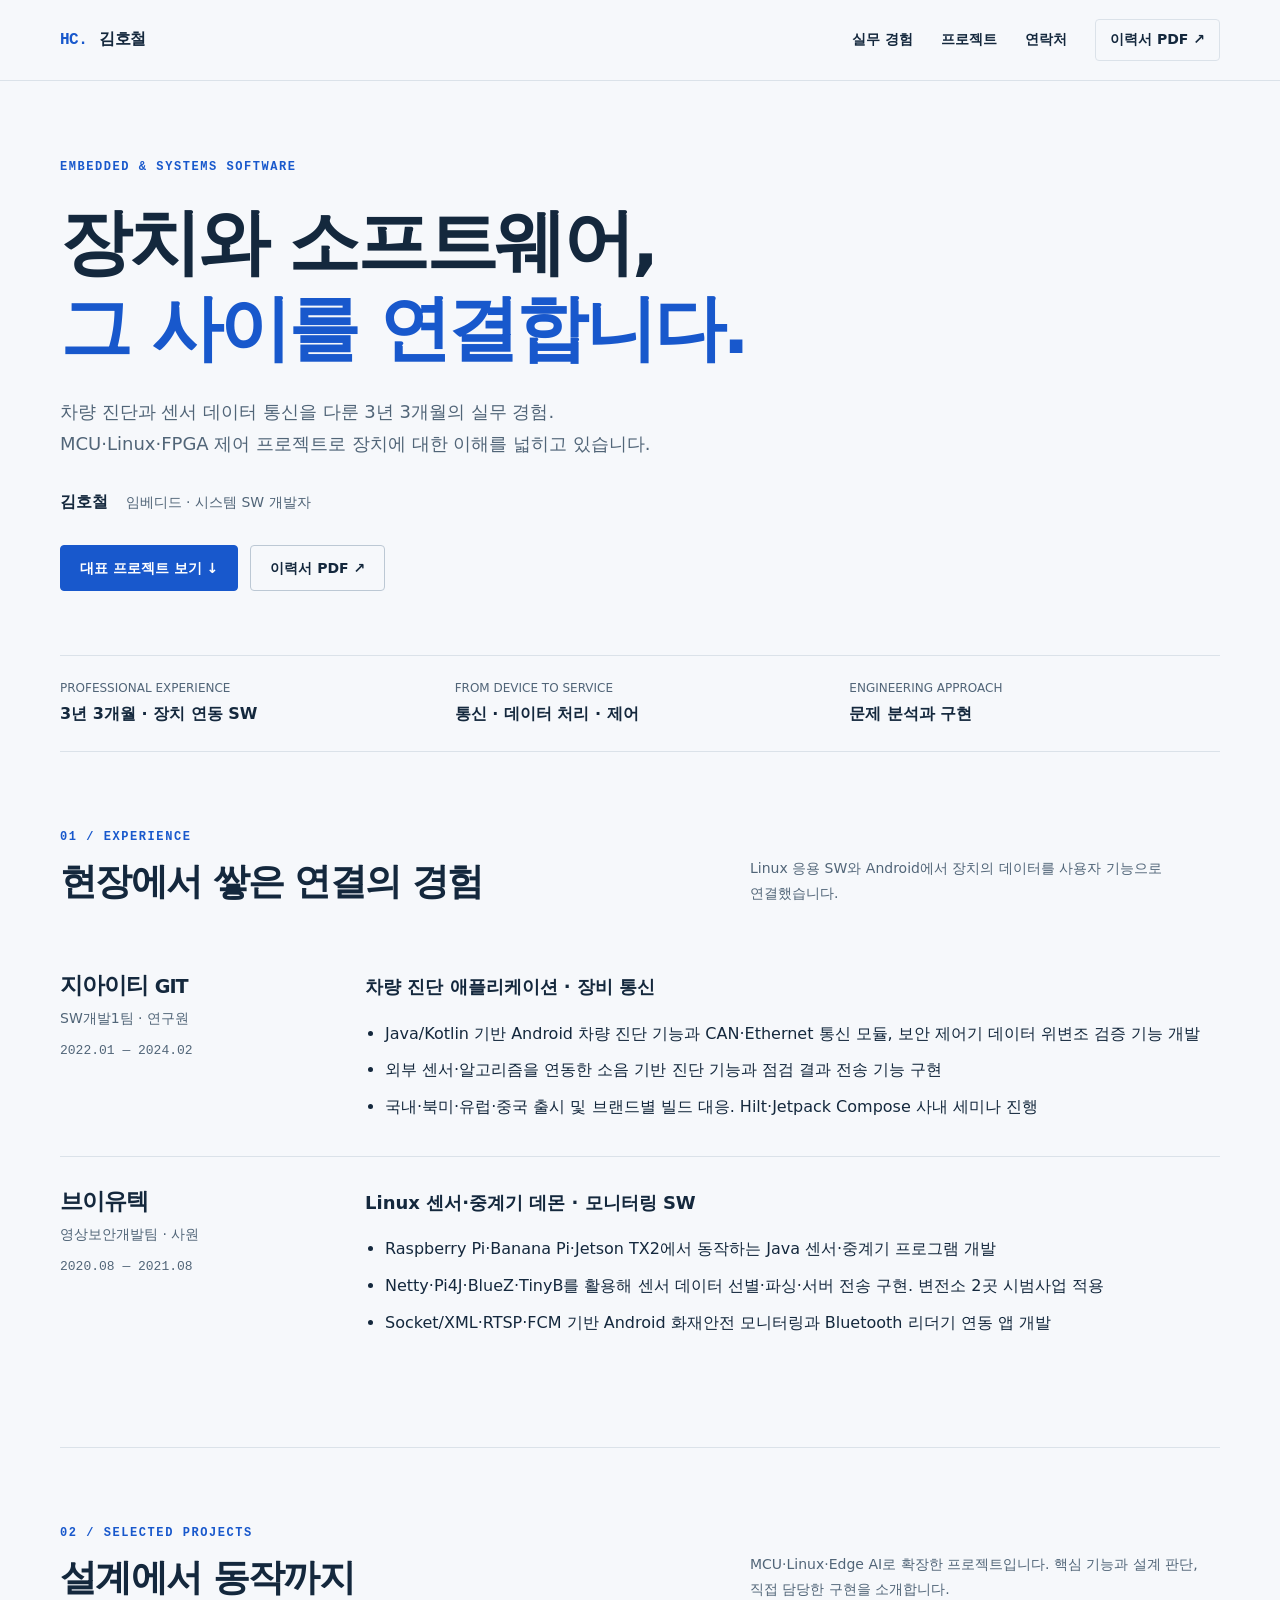
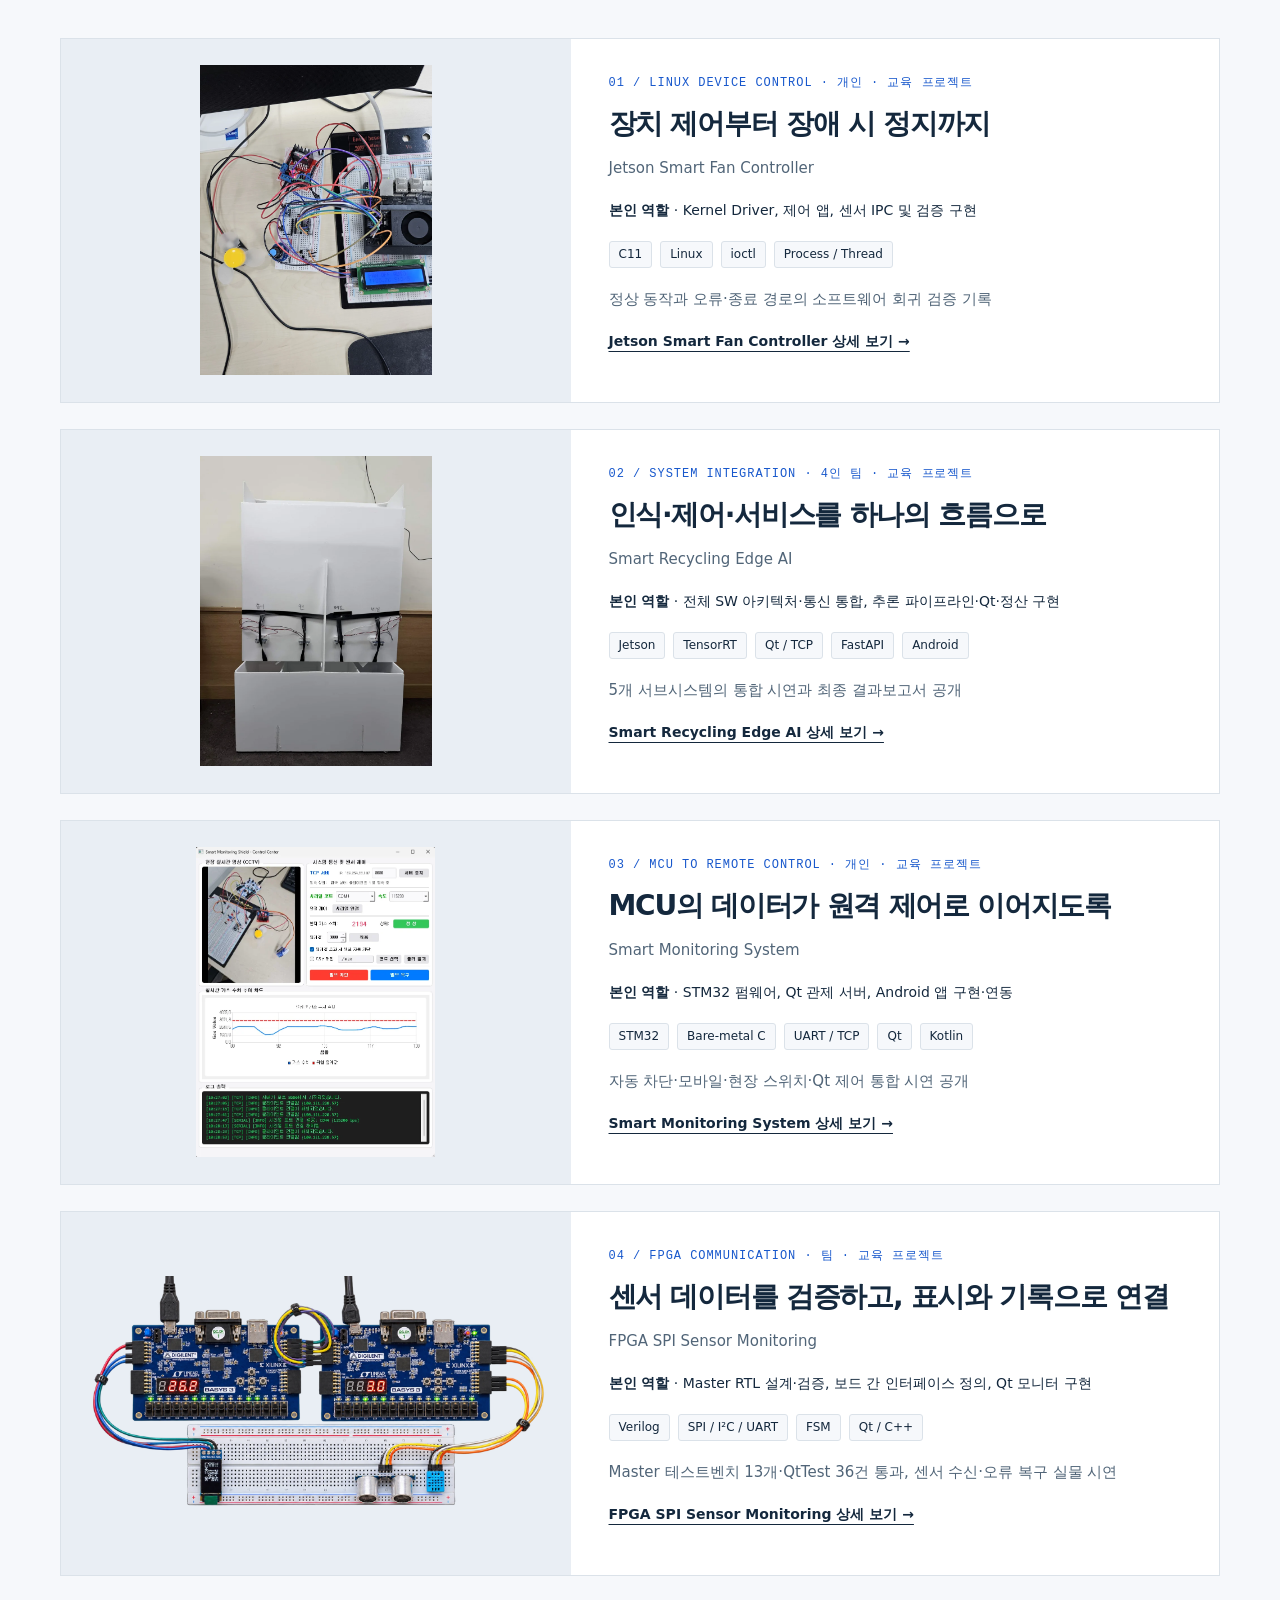
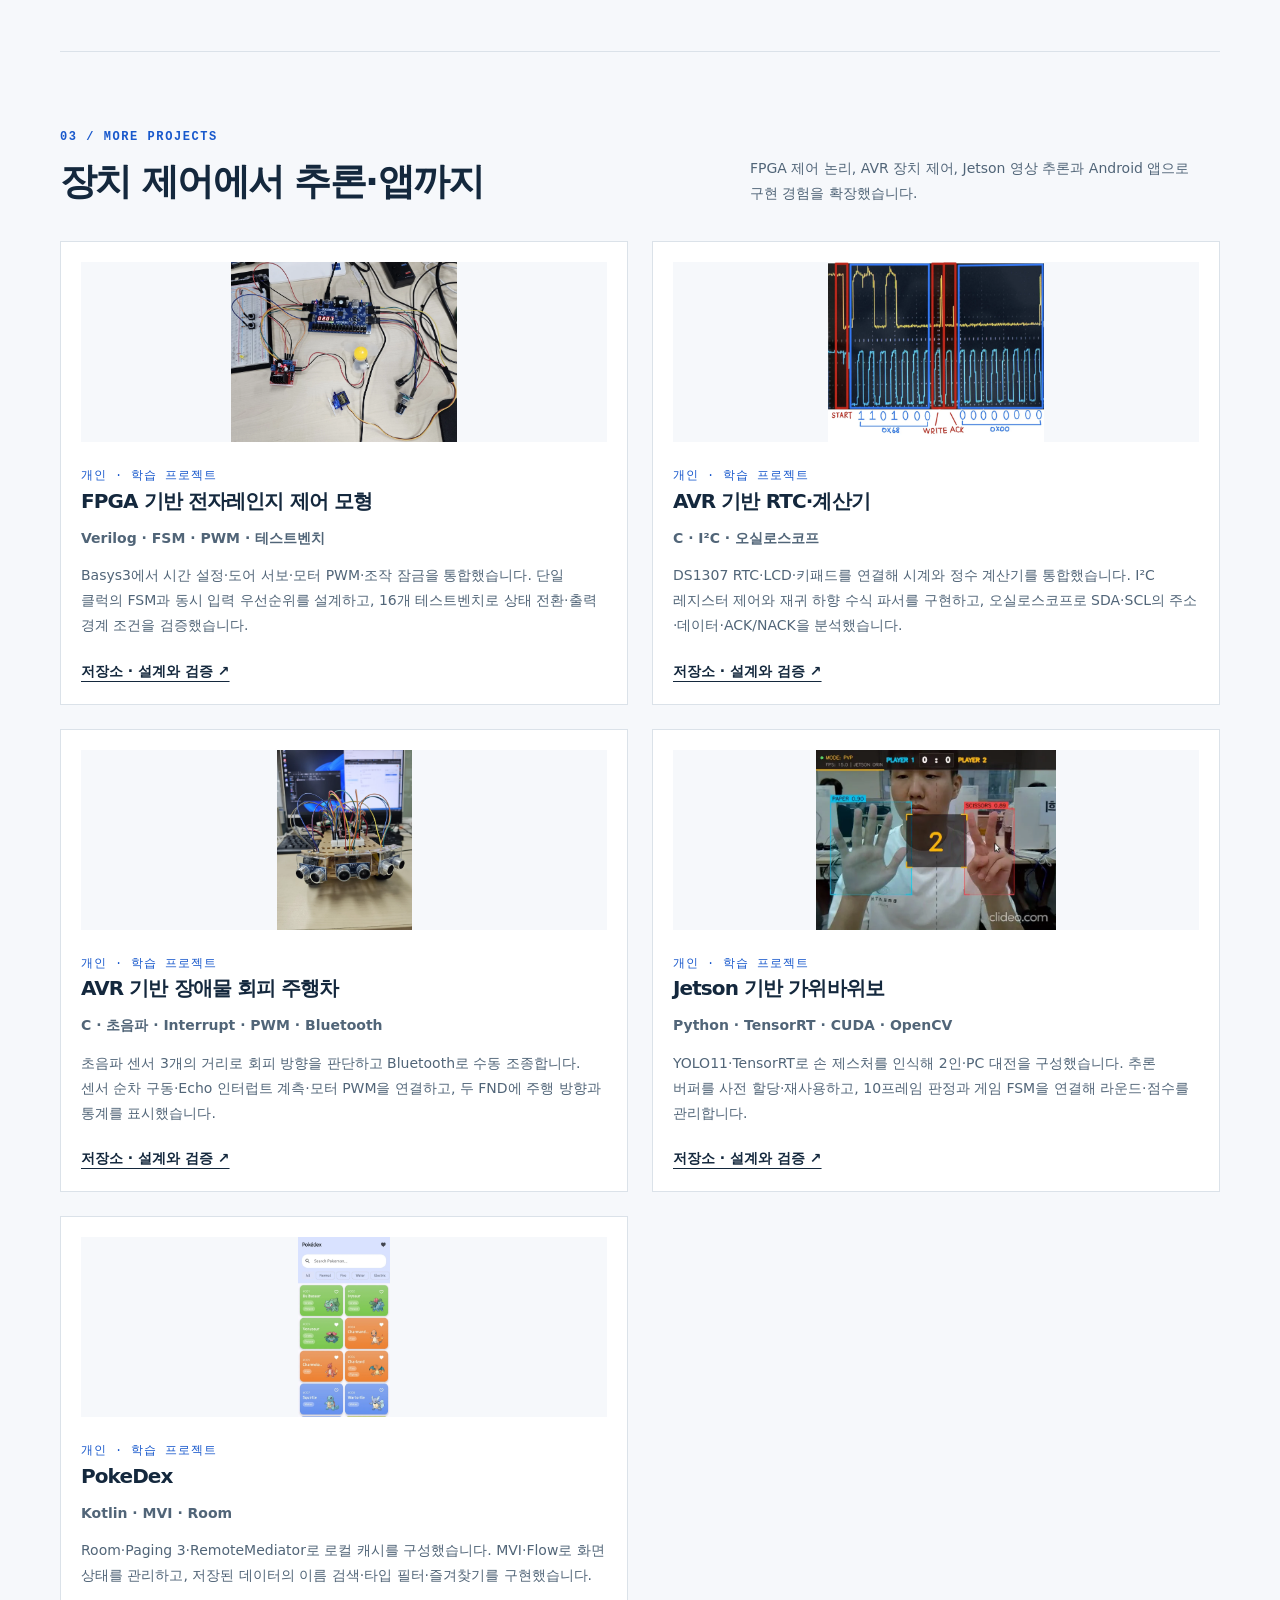
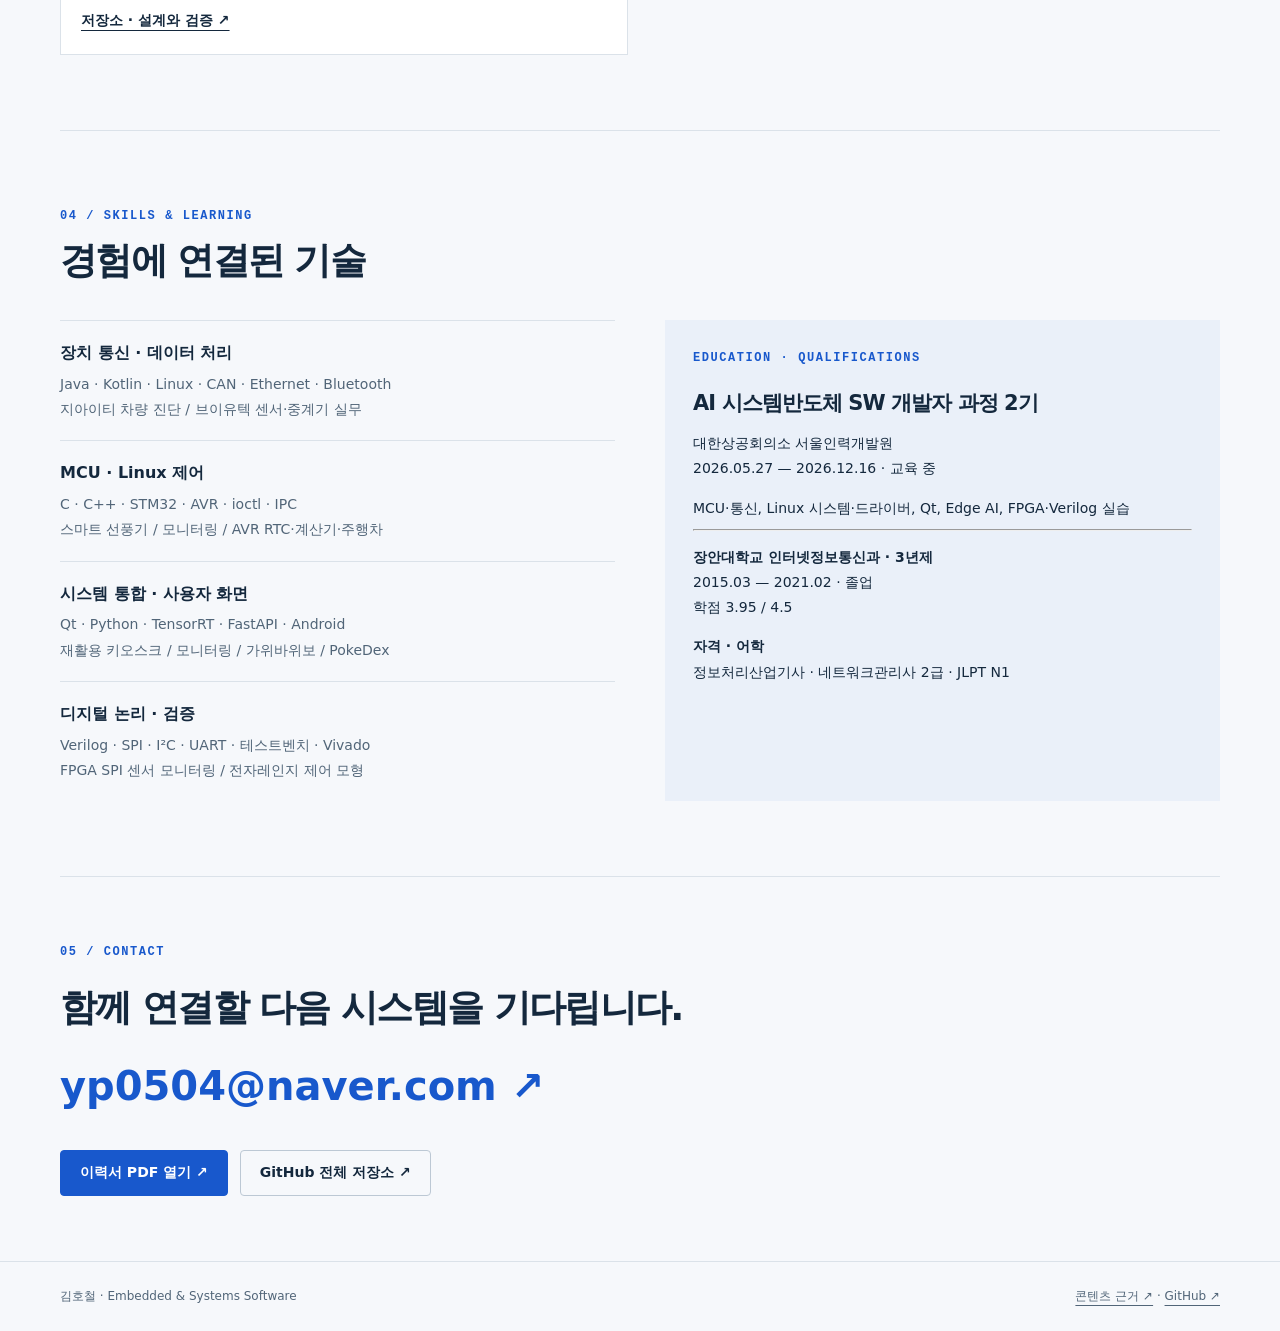
==== commit 9bd4463b: "사이트 대문 이미지 제거 및 재구성" ====
--- a/index.html
+++ b/index.html
@@ -1,7 +1,7 @@
 <!doctype html>
 <html lang="ko"><head><meta charset="utf-8"><meta name="viewport" content="width=device-width,initial-scale=1"><title>임베디드 · 시스템 SW 포트폴리오 · 김호철</title><meta name="description" content="장치 연동·통신 실무 경험을 바탕으로 MCU와 Linux 제어까지 확장하는 김호철의 포트폴리오."><meta name="theme-color" content="#f6f8fb"><meta property="og:title" content="임베디드 · 시스템 SW 포트폴리오 · 김호철"><meta property="og:description" content="장치 연동·통신 실무 경험을 바탕으로 MCU와 Linux 제어까지 확장하는 김호철의 포트폴리오."><meta property="og:type" content="website"><link rel="canonical" href="https://hckim-dev.github.io/"><link rel="stylesheet" href="assets/css/site.css"><script src="assets/js/site.js" defer></script><link rel="icon" href="assets/icons/favicon.svg" type="image/svg+xml"></head>
 <body><a class="skip" href="#main">본문으로 건너뛰기</a><header class="header"><nav class="nav wrap" aria-label="주 메뉴"><a class="brand" href="index.html"><span>HC.</span>김호철</a><button class="mobile-menu" aria-expanded="false" aria-controls="nav-links">메뉴</button><div class="nav-links" id="nav-links"><a href="index.html#experience">실무 경험</a><a href="index.html#projects">프로젝트</a><a href="index.html#contact">연락처</a><a class="resume" href="assets/resume.pdf">이력서 PDF ↗</a></div></nav></header>
-<main id="main" class="wrap"><section class="hero" aria-labelledby="hero-title"><div><div class="eyebrow">Embedded &amp; Systems Software</div><h1 id="hero-title">장치와 소프트웨어,<br><span>그 사이를 연결합니다.</span></h1><p class="lead">차량 진단과 센서 데이터 통신을 다룬 약 3년의 실무 경험.<br>MCU·Linux 제어 프로젝트로 장치에 대한 이해를 넓히고 있습니다.</p><p class="identity">김호철 <span>임베디드 · 시스템 SW 개발자</span></p><div class="actions"><a class="button" href="#projects">대표 프로젝트 보기 ↓</a><a class="button secondary" href="assets/resume.pdf">이력서 PDF ↗</a></div></div><figure class="hero-photo"><a class="zoom-link" href="assets/projects/smart-fan/hardware.webp" aria-label="스마트 선풍기 실물 이미지 확대"><img src="assets/projects/smart-fan/hardware.webp" width="825" height="1100" alt="Jetson과 모터·LCD·센서를 연결한 개인 스마트 선풍기 프로젝트 실물" fetchpriority="high"></a><figcaption><strong>직접 연결하고, 동작을 확인한 시스템</strong><span>Jetson Smart Fan</span></figcaption></figure></section>
+<main id="main" class="wrap"><section class="hero" aria-labelledby="hero-title"><div class="hero-content"><div class="eyebrow">Embedded &amp; Systems Software</div><h1 id="hero-title">장치와 소프트웨어,<br><span>그 사이를 연결합니다.</span></h1><p class="lead">차량 진단과 센서 데이터 통신을 다룬 <span class="career-duration">3년 3개월</span>의 실무 경험.<br>MCU·Linux·FPGA 제어 프로젝트로 장치에 대한 이해를 넓히고 있습니다.</p><p class="identity">김호철 <span>임베디드 · 시스템 SW 개발자</span></p><div class="actions"><a class="button" href="#projects">대표 프로젝트 보기 ↓</a><a class="button secondary" href="assets/resume.pdf">이력서 PDF ↗</a></div></div></section>
 <div class="summary-strip"><div><span>PROFESSIONAL EXPERIENCE</span><strong>3년 3개월 · 장치 연동 SW</strong></div><div><span>FROM DEVICE TO SERVICE</span><strong>통신 · 데이터 처리 · 제어</strong></div><div><span>ENGINEERING APPROACH</span><strong>문제 분석과 구현</strong></div></div>
 <section id="experience" class="section"><div class="section-head"><div><div class="eyebrow">01 / Experience</div><h2>현장에서 쌓은 연결의 경험</h2></div><p>Linux 응용 SW와 Android에서 장치의 데이터를 사용자 기능으로 연결했습니다.</p></div><article class="experience"><div><h3>지아이티 <small>GIT</small></h3><p class="role">SW개발1팀 · 연구원</p><p class="date">2022.01 — 2024.02</p></div><div><h4>차량 진단 애플리케이션 · 장비 통신</h4><ul><li>Java/Kotlin 기반 Android 차량 진단 기능과 CAN·Ethernet 통신 모듈, 보안 제어기 데이터 위변조 검증 기능 개발</li><li>외부 센서·알고리즘을 연동한 소음 기반 진단 기능과 점검 결과 전송 기능 구현</li><li>국내·북미·유럽·중국 출시 및 브랜드별 빌드 대응. Hilt·Jetpack Compose 사내 세미나 진행</li></ul></div></article><article class="experience"><div><h3>브이유텍</h3><p class="role">영상보안개발팀 · 사원</p><p class="date">2020.08 — 2021.08</p></div><div><h4>Linux 센서·중계기 데몬 · 모니터링 SW</h4><ul><li>Raspberry Pi·Banana Pi·Jetson TX2에서 동작하는 Java 센서·중계기 프로그램 개발</li><li>Netty·Pi4J·BlueZ·TinyB를 활용해 센서 데이터 선별·파싱·서버 전송 구현. 변전소 2곳 시범사업 적용</li><li>Socket/XML·RTSP·FCM 기반 Android 화재안전 모니터링과 Bluetooth 리더기 연동 앱 개발</li></ul></div></article></section><section id="projects" class="section"><div class="section-head"><div><div class="eyebrow">02 / Selected projects</div><h2>설계에서 동작까지</h2></div><p>MCU·Linux·Edge AI로 확장한 프로젝트입니다. 핵심 기능과 설계 판단, 직접 담당한 구현을 소개합니다.</p></div><article class="project"><div class="project-media"><img src="assets/projects/smart-fan/hardware.webp" width="825" height="1100" alt="Jetson Orin Nano와 모터, 엔코더, LCD를 연결한 스마트 선풍기 실물" loading="lazy"></div><div class="project-body"><div class="project-kicker">01 / LINUX DEVICE CONTROL · 개인 · 교육 프로젝트</div><h3>장치 제어부터 장애 시 정지까지</h3><p>Jetson Smart Fan Controller</p><p class="role-line"><strong>본인 역할</strong> · Kernel Driver, 제어 앱, 센서 IPC 및 검증 구현</p><div class="tags"><span>C11</span><span>Linux</span><span>ioctl</span><span>Process / Thread</span></div><p>정상 동작과 오류·종료 경로의 소프트웨어 회귀 검증 기록</p><a class="text-link" href="projects/smart-fan/">Jetson Smart Fan Controller 상세 보기 →</a></div></article><article class="project"><div class="project-media"><img src="assets/projects/smart-recycling/hardware.webp" width="825" height="1100" alt="4구역 수거함과 분류 기구를 갖춘 재활용 키오스크 실물" loading="lazy"></div><div class="project-body"><div class="project-kicker">02 / SYSTEM INTEGRATION · 4인 팀 · 교육 프로젝트</div><h3>인식·제어·서비스를 하나의 흐름으로</h3><p>Smart Recycling Edge AI</p><p class="role-line"><strong>본인 역할</strong> · 전체 SW 아키텍처·통신 통합, 추론 파이프라인·Qt·정산 구현</p><div class="tags"><span>Jetson</span><span>TensorRT</span><span>Qt / TCP</span><span>FastAPI</span><span>Android</span></div><p>5개 서브시스템의 통합 시연과 최종 결과보고서 공개</p><a class="text-link" href="projects/smart-recycling/">Smart Recycling Edge AI 상세 보기 →</a></div></article><article class="project"><div class="project-media"><img src="assets/projects/smart-monitoring/ui.webp" width="717" height="929" alt="현장 영상·입력값 차트·원격 제어를 통합한 Qt 관제 화면" loading="lazy"></div><div class="project-body"><div class="project-kicker">03 / MCU TO REMOTE CONTROL · 개인 · 교육 프로젝트</div><h3>MCU의 데이터가 원격 제어로 이어지도록</h3><p>Smart Monitoring System</p><p class="role-line"><strong>본인 역할</strong> · STM32 펌웨어, Qt 관제 서버, Android 앱 구현·연동</p><div class="tags"><span>STM32</span><span>Bare-metal C</span><span>UART / TCP</span><span>Qt</span><span>Kotlin</span></div><p>자동 차단·모바일·현장 스위치·Qt 제어 통합 시연 공개</p><a class="text-link" href="projects/smart-monitoring/">Smart Monitoring System 상세 보기 →</a></div></article><article class="project"><div class="project-media"><img src="assets/projects/fpga-spi-sensor-monitoring/hardware.webp" width="1500" height="750" alt="SPI로 연결한 두 Basys3와 Master OLED, Slave의 온습도·초음파 센서" loading="lazy"></div><div class="project-body"><div class="project-kicker">04 / FPGA COMMUNICATION · 팀 · 교육 프로젝트</div><h3>센서 데이터를 검증하고, 표시와 기록으로 연결</h3><p>FPGA SPI Sensor Monitoring</p><p class="role-line"><strong>본인 역할</strong> · Master RTL 설계·검증, 보드 간 인터페이스 정의, Qt 모니터 구현</p><div class="tags"><span>Verilog</span><span>SPI / I²C / UART</span><span>FSM</span><span>Qt / C++</span></div><p>Master 테스트벤치 13개·QtTest 36건 통과, 센서 수신·오류 복구 실물 시연</p><a class="text-link" href="projects/fpga-spi-sensor-monitoring/">FPGA SPI Sensor Monitoring 상세 보기 →</a></div></article></section><section class="section" id="more-projects"><div class="section-head"><div><div class="eyebrow">03 / More projects</div><h2>장치 제어에서 추론·앱까지</h2></div><p>FPGA 제어 논리, AVR 장치 제어, Jetson 영상 추론과 Android 앱으로 구현 경험을 확장했습니다.</p></div><div class="cards"><article class="small-card"><a class="zoom-link" href="assets/projects/fpga-microwave-oven/hardware.webp" aria-label="FPGA 기반 전자레인지 제어 모형 이미지 확대"><img src="assets/projects/fpga-microwave-oven/hardware.webp" width="1383" height="1100" alt="Basys3에 버튼·로터리 인코더·서보·DC 모터를 연결한 전자레인지 제어 모형" loading="lazy"></a><div class="project-kicker">개인 · 학습 프로젝트</div><h3>FPGA 기반 전자레인지 제어 모형</h3><p><strong>Verilog · FSM · PWM · 테스트벤치</strong></p><p>Basys3에서 시간 설정·도어 서보·모터 PWM·조작 잠금을 통합했습니다. 단일 클럭의 FSM과 동시 입력 우선순위를 설계하고, 16개 테스트벤치로 상태 전환·출력 경계 조건을 검증했습니다.</p><a class="text-link" href="https://github.com/hckim-dev/fpga-microwave-oven" aria-label="FPGA 기반 전자레인지 제어 모형 저장소 · 설계와 검증 ↗">저장소 · 설계와 검증 ↗</a></article><article class="small-card"><a class="zoom-link" href="assets/projects/avr-rtc-calculator/i2c-waveform.webp" aria-label="AVR 기반 RTC·계산기 이미지 확대"><img src="assets/projects/avr-rtc-calculator/i2c-waveform.webp" width="1320" height="1100" alt="I2C START와 장치 주소를 분석한 실제 오실로스코프 계측" loading="lazy"></a><div class="project-kicker">개인 · 학습 프로젝트</div><h3>AVR 기반 RTC·계산기</h3><p><strong>C · I²C · 오실로스코프</strong></p><p>DS1307 RTC·LCD·키패드를 연결해 시계와 정수 계산기를 통합했습니다. I²C 레지스터 제어와 재귀 하향 수식 파서를 구현하고, 오실로스코프로 SDA·SCL의 주소·데이터·ACK/NACK을 분석했습니다.</p><a class="text-link" href="https://github.com/hckim-dev/avr-rtc-calculator" aria-label="AVR 기반 RTC·계산기 저장소 · 설계와 검증 ↗">저장소 · 설계와 검증 ↗</a></article><article class="small-card"><a class="zoom-link" href="assets/projects/avr-autonomous-car/hardware.webp" aria-label="AVR 기반 장애물 회피 주행차 이미지 확대"><img src="assets/projects/avr-autonomous-car/hardware.webp" width="825" height="1100" alt="전방과 좌우에 초음파 센서 3개를 장착한 AVR 장애물 회피 주행차 실물" loading="lazy"></a><div class="project-kicker">개인 · 학습 프로젝트</div><h3>AVR 기반 장애물 회피 주행차</h3><p><strong>C · 초음파 · Interrupt · PWM · Bluetooth</strong></p><p>초음파 센서 3개의 거리로 회피 방향을 판단하고 Bluetooth로 수동 조종합니다. 센서 순차 구동·Echo 인터럽트 계측·모터 PWM을 연결하고, 두 FND에 주행 방향과 통계를 표시했습니다.</p><a class="text-link" href="https://github.com/hckim-dev/avr-autonomous-car" aria-label="AVR 기반 장애물 회피 주행차 저장소 · 설계와 검증 ↗">저장소 · 설계와 검증 ↗</a></article><article class="small-card"><a class="zoom-link" href="assets/projects/jetson-orin-yolo11-rps/demo-frame.webp" aria-label="Jetson 기반 가위바위보 이미지 확대"><img src="assets/projects/jetson-orin-yolo11-rps/demo-frame.webp" width="636" height="476" alt="TensorRPS 시연 영상의 손 제스처 탐지 박스와 카운트다운·점수 화면" loading="lazy"></a><div class="project-kicker">개인 · 학습 프로젝트</div><h3>Jetson 기반 가위바위보</h3><p><strong>Python · TensorRT · CUDA · OpenCV</strong></p><p>YOLO11·TensorRT로 손 제스처를 인식해 2인·PC 대전을 구성했습니다. 추론 버퍼를 사전 할당·재사용하고, 10프레임 판정과 게임 FSM을 연결해 라운드·점수를 관리합니다.</p><a class="text-link" href="https://github.com/hckim-dev/jetson-orin-yolo11-rps" aria-label="Jetson 기반 가위바위보 저장소 · 설계와 검증 ↗">저장소 · 설계와 검증 ↗</a></article><article class="small-card"><a class="zoom-link" href="assets/projects/pokedex/list-screen.webp" aria-label="PokeDex 이미지 확대"><img src="assets/projects/pokedex/list-screen.webp" width="564" height="1100" alt="PokeDex 앱의 포켓몬 목록 화면" loading="lazy"></a><div class="project-kicker">개인 · 학습 프로젝트</div><h3>PokeDex</h3><p><strong>Kotlin · MVI · Room</strong></p><p>Room·Paging 3·RemoteMediator로 로컬 캐시를 구성했습니다. MVI·Flow로 화면 상태를 관리하고, 저장된 데이터의 이름 검색·타입 필터·즐겨찾기를 구현했습니다.</p><a class="text-link" href="https://github.com/hckim-dev/PokeDex" aria-label="PokeDex 저장소 · 설계와 검증 ↗">저장소 · 설계와 검증 ↗</a></article></div></section><section class="section" id="skills"><div class="section-head"><div><div class="eyebrow">04 / Skills & Learning</div><h2>경험에 연결된 기술</h2></div><p></p></div><div class="skills"><div><div class="skill-row"><strong>장치 통신 · 데이터 처리</strong><p>Java · Kotlin · Linux · CAN · Ethernet · Bluetooth<br>지아이티 차량 진단 / 브이유텍 센서·중계기 실무</p></div><div class="skill-row"><strong>MCU · Linux 제어</strong><p>C · C++ · STM32 · AVR · ioctl · IPC<br>스마트 선풍기 / 모니터링 / AVR RTC·계산기·주행차</p></div><div class="skill-row"><strong>시스템 통합 · 사용자 화면</strong><p>Qt · Python · TensorRT · FastAPI · Android<br>재활용 키오스크 / 모니터링 / 가위바위보 / PokeDex</p></div><div class="skill-row"><strong>디지털 논리 · 검증</strong><p>Verilog · SPI · I²C · UART · 테스트벤치 · Vivado<br>FPGA SPI 센서 모니터링 / 전자레인지 제어 모형</p></div></div><div class="education"><div class="eyebrow">Education · Qualifications</div><h3>AI 시스템반도체 SW 개발자 과정 2기</h3><p>대한상공회의소 서울인력개발원<br>2026.05.27 — 2026.12.16 · 교육 중</p><p>MCU·통신, Linux 시스템·드라이버, Qt, Edge AI, FPGA·Verilog 실습</p><hr><p><strong>장안대학교 인터넷정보통신과 · 3년제</strong><br>2015.03 — 2021.02 · 졸업<br>학점 3.95 / 4.5</p><p><strong>자격 · 어학</strong><br>정보처리산업기사 · 네트워크관리사 2급 · JLPT N1</p></div></div></section><section class="contact" id="contact"><div class="eyebrow">05 / Contact</div><h2>함께 연결할 다음 시스템을 기다립니다.</h2><a class="email" href="mailto:yp0504@naver.com">yp0504@naver.com ↗</a><div class="actions"><a class="button" href="assets/resume.pdf">이력서 PDF 열기 ↗</a><a class="button secondary" href="https://github.com/hckim-dev?tab=repositories">GitHub 전체 저장소 ↗</a></div></section></main>
 <footer class="footer"><div class="wrap"><span>김호철 · Embedded &amp; Systems Software</span><span><a class="" href="https://github.com/hckim-dev/hckim-dev.github.io/blob/master/docs/SOURCES.md">콘텐츠 근거 ↗</a> · <a class="" href="https://github.com/hckim-dev">GitHub ↗</a></span></div></footer>
--- a/assets/css/site.css
+++ b/assets/css/site.css
@@ -1,15 +1,1021 @@
-:root{--ink:#14283d;--muted:#516578;--blue:#1858cc;--line:#dbe2e9;--paper:#f6f8fb}*{box-sizing:border-box}html{scroll-behavior:smooth;scroll-padding-top:100px}body{margin:0;background:var(--paper);color:var(--ink);font-family:system-ui,-apple-system,'Segoe UI','Malgun Gothic',sans-serif;font-size:16px;line-height:1.8;word-break:keep-all;overflow-wrap:anywhere}a{color:inherit;text-underline-offset:5px}a:hover{color:var(--blue)}button{font:inherit}a:focus-visible,button:focus-visible{outline:3px solid #e3971d;outline-offset:5px}img{display:block;max-width:100%}h1,h2,h3,p,figure{margin:0}h1,h2,h3{line-height:1.3;letter-spacing:-.045em}h1{font-size:clamp(36px,4.5vw,62px);font-weight:750}h2{font-size:clamp(27px,3vw,37px)}h3{font-size:24px}p+p{margin-top:14px}.wrap{width:min(1160px,calc(100% - 64px));margin:auto}.skip{position:fixed;top:-100px;left:16px;background:white;padding:12px;z-index:100}.skip:focus{top:10px}.header{position:sticky;top:0;background:#f6f8fbf5;border-bottom:1px solid var(--line);z-index:10}.nav{min-height:80px;display:flex;align-items:center;justify-content:space-between;gap:24px}.brand{font-weight:800;text-decoration:none;letter-spacing:-.03em;white-space:nowrap}.brand span{font-family:monospace;color:var(--blue);margin-right:12px}.nav-links{display:flex;gap:28px;align-items:center}.nav-links a{text-decoration:none;font-size:14px;font-weight:650}.nav-links .resume{border:1px solid var(--line);padding:7px 14px;border-radius:4px}.eyebrow{font-family:Consolas,monospace;color:var(--blue);font-size:12px;letter-spacing:.13em;font-weight:700;text-transform:uppercase;margin-bottom:20px}.hero{display:grid;grid-template-columns:1.2fr 1fr;gap:60px;align-items:center;padding:65px 0 55px}.hero h1 span{color:var(--blue)}.lead{font-size:18px;color:var(--muted);max-width:590px;margin-top:25px}.identity{margin-top:28px;font-weight:700}.identity span{font-weight:400;font-size:14px;color:var(--muted);margin-left:12px}.actions{display:flex;gap:12px;flex-wrap:wrap;margin-top:28px}.button{display:inline-flex;align-items:center;justify-content:center;min-height:46px;padding:9px 19px;background:var(--blue);border:1px solid var(--blue);border-radius:4px;color:white;text-decoration:none;font-size:14px;font-weight:650}.button:hover{background:#1047aa;color:white}.button.secondary{background:transparent;color:var(--ink);border-color:#bcc8d4}.hero-photo{background:#e7edf3;border:1px solid var(--line);padding:16px;position:relative}.hero-photo img{height:360px;width:100%;object-fit:cover;object-position:center 48%}.hero-photo figcaption{display:flex;justify-content:space-between;font-size:12px;padding-top:12px;color:var(--muted)}.hero-photo figcaption strong{color:var(--ink)}.summary-strip{display:grid;grid-template-columns:repeat(3,1fr);border-block:1px solid var(--line);padding:22px 0;gap:24px}.summary-strip span{font-size:12px;color:var(--muted);display:block}.summary-strip strong{font-size:16px}.section{padding:75px 0;border-bottom:1px solid var(--line)}.section-head{display:flex;align-items:end;justify-content:space-between;gap:30px;margin-bottom:35px}.section-head p{color:var(--muted);font-size:14px;max-width:470px}.section-head .eyebrow{margin-bottom:10px}.experience{display:grid;grid-template-columns:260px 1fr;gap:45px;padding:30px 0;border-top:1px solid var(--line)}.experience:first-of-type{border-top:0}.experience h3{font-size:23px}.date{font-family:Consolas,monospace;font-size:13px;color:var(--muted);margin-top:8px}.role{color:var(--muted);font-size:14px;margin-top:5px}ul{padding-left:20px;margin:12px 0 0}li{padding:4px 0}.experience h4{margin:0;font-size:18px}.project{display:grid;grid-template-columns:44% 1fr;background:white;border:1px solid var(--line);margin-top:26px;min-height:365px}.project-media{background:#e9eef4;display:flex;align-items:center;justify-content:center;padding:20px}.project-media img{height:310px;width:100%;object-fit:contain}.project-body{padding:34px 38px}.project-body h3{font-size:28px;margin:12px 0}.project-body p{color:var(--muted);font-size:15px}.project-body .role-line{color:var(--ink);font-size:14px;margin-top:16px}.project-kicker{color:var(--blue);font-family:Consolas,monospace;font-size:12px;letter-spacing:.08em}.tags{display:flex;gap:8px;flex-wrap:wrap;margin:18px 0}.tags span{font-size:12px;background:var(--paper);border:1px solid var(--line);padding:2px 9px;border-radius:3px}.text-link{font-size:14px;font-weight:700;display:inline-block;margin-top:16px}.cards{display:grid;grid-template-columns:repeat(2,minmax(0,1fr));gap:24px}.small-card{border:1px solid var(--line);background:white;padding:20px;display:flex;flex-direction:column}.small-card .zoom-link{margin-bottom:24px}.small-card img{height:180px;width:100%;object-fit:contain;background:var(--paper)}.small-card h3{font-size:20px}.small-card p{font-size:14px;color:var(--muted);margin-top:12px}.small-card .text-link{margin-top:auto;padding-top:20px}.skills{display:grid;grid-template-columns:1fr 1fr;gap:50px}.skill-row{padding:18px 0;border-top:1px solid var(--line)}.skill-row strong{font-size:16px}.skill-row p{font-size:14px;color:var(--muted);margin-top:4px}.education{background:#eaf0f9;padding:28px}.education h3{font-size:21px}.education p{font-size:14px;margin-top:14px}.contact{padding:65px 0}.contact a.email{display:inline-block;font-size:clamp(22px,4vw,40px);font-weight:700;text-decoration:none;color:var(--blue);margin-top:18px}.footer{padding:24px 0;border-top:1px solid var(--line);color:var(--muted);font-size:12px}.footer .wrap{display:flex;justify-content:space-between;gap:20px}.detail-head{padding:40px 0 30px}.breadcrumb{font-size:13px;color:var(--muted);margin-bottom:32px}.detail-head h1{font-size:clamp(34px,5vw,56px);max-width:900px}.detail-head .lead{max-width:750px}.meta{display:flex;gap:30px;margin-top:28px;flex-wrap:wrap;font-size:14px}.meta strong{display:block;font-size:12px;color:var(--muted);font-weight:400}.detail-layout{display:grid;grid-template-columns:210px 1fr;gap:55px}.side-nav{align-self:start;position:sticky;top:110px;display:flex;flex-direction:column;font-size:13px;gap:12px;padding-top:35px}.side-nav a{text-decoration:none}.detail-section{padding:40px 0;border-bottom:1px solid var(--line)}.detail-section h2{font-size:28px;margin-bottom:24px}.detail-section h3{font-size:19px;margin:24px 0 10px}.detail-section p{color:var(--muted)}.detail-photo{padding:20px;background:#e9eef4}.detail-photo img{max-height:480px;width:100%;object-fit:contain}.detail-photo figcaption{font-size:12px;color:var(--muted);margin-top:10px}.flow{display:grid;grid-template-columns:repeat(3,1fr);gap:12px;margin:24px 0}.flow div{padding:20px 15px;background:#eaf0f9;border-top:3px solid var(--blue)}.flow b{display:block;font-size:14px}.flow span{display:block;font-size:12px;color:var(--muted);margin-top:8px}.note{border-left:3px solid var(--blue);background:#edf2fa;padding:18px 22px;margin-top:22px;font-size:14px}.steps{counter-reset:step;list-style:none;padding:0}.steps li{counter-increment:step;padding:14px 0 14px 42px;position:relative;border-top:1px solid var(--line)}.steps li:before{content:'0' counter(step);position:absolute;left:0;font:14px Consolas,monospace;color:var(--blue);top:18px}.steps strong{display:block}.steps p{font-size:14px}.resources{display:flex;gap:12px;flex-wrap:wrap}.source-note{font-size:12px;margin-top:20px}.zoom-link{display:block}.mobile-menu{display:none}dialog{border:0;padding:16px;max-width:95vw;max-height:95vh;background:white}dialog::backdrop{background:#102237db}dialog img{max-height:80vh;max-width:85vw;object-fit:contain}dialog button{display:block;margin:0 0 12px auto;padding:7px 16px;border:1px solid #bcc8d4;background:white;cursor:pointer}dialog p{font-size:13px;margin-top:10px}
-@media(max-width:850px){.wrap{width:calc(100% - 40px)}.hero{gap:28px}.hero-photo img{height:320px}.nav-links{gap:18px}.project{grid-template-columns:40% 1fr}.project-body{padding:26px}.detail-layout{grid-template-columns:1fr;gap:0}.side-nav{position:static;flex-direction:row;flex-wrap:wrap;border-block:1px solid var(--line);padding:15px 0;gap:12px 22px}.cards{gap:14px}.small-card{padding:16px}.skills{gap:28px}.experience{grid-template-columns:210px 1fr;gap:24px}}
-@media(max-width:620px){html{scroll-padding-top:85px}.wrap{width:calc(100% - 36px)}.nav{min-height:66px;flex-wrap:wrap;gap:0}.mobile-menu{display:block;background:none;border:1px solid #bcc8d4;padding:5px 12px;font-size:13px;color:var(--ink)}.nav-links{width:100%;padding:10px 0 18px;justify-content:space-between;gap:8px}.js .nav-links{display:none}.js .nav-links.open{display:flex}.nav-links a{font-size:13px}.nav-links .resume{padding:4px 8px}.hero{grid-template-columns:1fr;padding:38px 0 32px;gap:30px}.hero h1{font-size:39px}.lead{font-size:16px;margin-top:20px}.hero-photo img{height:280px;object-fit:contain}.hero-photo{padding:12px}.hero-photo figcaption{font-size:11px}.eyebrow{font-size:11px;margin-bottom:15px}.summary-strip{gap:12px;padding:20px 0}.summary-strip strong{font-size:13px}.summary-strip span{font-size:10px}.section{padding:48px 0}.section-head{display:block;margin-bottom:26px}.section-head p{margin-top:15px}.experience{grid-template-columns:1fr;gap:18px;padding:26px 0}.experience h4{font-size:17px}.experience li{font-size:14px}.project{grid-template-columns:1fr;margin-top:20px}.project-media{padding:14px}.project-media img{height:230px}.project-body{padding:25px}.project-body h3{font-size:25px}.cards,.skills{grid-template-columns:1fr;gap:20px}.small-card img{height:210px}.small-card h3{font-size:22px}.small-card p{margin-bottom:5px}.contact{padding:45px 0}.footer .wrap{flex-direction:column;gap:8px}.detail-head{padding-top:25px}.detail-head h1{font-size:36px}.meta{gap:20px}.flow{grid-template-columns:1fr}.flow div{padding:14px 18px}.detail-section{padding:32px 0}.detail-photo{padding:12px}.detail-photo img{max-height:350px}.side-nav{font-size:12px}.identity span{display:block;margin:2px 0 0}}
-@media(prefers-reduced-motion:reduce){html{scroll-behavior:auto}}
-/* Detail reading and image inspection */
-.detail-photo img{height:auto}
-.detail-contact{padding:35px 0 55px}
-.detail-contact h2{font-size:22px}
-dialog{width:min(95vw,1100px)}
-.dialog-actions{display:flex;align-items:center;justify-content:flex-end;gap:12px;flex-wrap:wrap;margin-bottom:12px}
-.dialog-actions button{margin:0;min-height:44px}
-.original-image{font-size:13px;padding:8px 0}
-.image-viewport{overflow:auto;max-height:70vh;overscroll-behavior:contain}
-.image-viewport img{height:auto;margin:auto;max-height:65vh;max-width:100%}
-@media(max-width:620px){.mobile-menu{min-height:44px}.side-nav a{padding:7px 0}.nav-links a{padding-block:8px}.detail-contact h2{font-size:20px}}
+/* Theme and base elements */
+:root {
+  --ink: #14283d;
+  --muted: #516578;
+  --blue: #1858cc;
+  --line: #dbe2e9;
+  --paper: #f6f8fb;
+  --focus: #9a5a00;
+}
+
+* {
+  box-sizing: border-box;
+}
+
+html {
+  scroll-behavior: smooth;
+  scroll-padding-top: 100px;
+}
+
+html.image-open {
+  overflow: hidden;
+  padding-right: var(--scrollbar-width, 0px);
+}
+
+body {
+  margin: 0;
+  background: var(--paper);
+  color: var(--ink);
+  font-family: system-ui, -apple-system, 'Segoe UI', 'Malgun Gothic', sans-serif;
+  font-size: 16px;
+  line-height: 1.8;
+  word-break: keep-all;
+  overflow-wrap: anywhere;
+}
+
+a {
+  color: inherit;
+  text-underline-offset: 5px;
+}
+
+a:hover {
+  color: var(--blue);
+}
+
+button {
+  font: inherit;
+}
+
+a:focus-visible, button:focus-visible {
+  outline: 3px solid var(--focus);
+  outline-offset: 5px;
+}
+
+img {
+  display: block;
+  max-width: 100%;
+}
+
+h1, h2, h3, p, figure {
+  margin: 0;
+}
+
+h1, h2, h3 {
+  line-height: 1.3;
+  letter-spacing: -.045em;
+}
+
+h1 {
+  font-size: clamp(36px,4.5vw,62px);
+  font-weight: 750;
+}
+
+h2 {
+  font-size: clamp(27px,3vw,37px);
+}
+
+h3 {
+  font-size: 24px;
+}
+
+p+p {
+  margin-top: 14px;
+}
+
+.wrap {
+  width: min(1160px,calc(100% - 64px));
+  margin: auto;
+}
+
+.skip {
+  position: fixed;
+  top: -100px;
+  left: 16px;
+  background: white;
+  padding: 12px;
+  z-index: 100;
+}
+
+.skip:focus {
+  top: 10px;
+}
+
+
+/* Navigation */
+.header {
+  position: sticky;
+  top: 0;
+  background: #f6f8fbf5;
+  border-bottom: 1px solid var(--line);
+  z-index: 10;
+}
+
+.nav {
+  min-height: 80px;
+  display: flex;
+  align-items: center;
+  justify-content: space-between;
+  gap: 24px;
+}
+
+.brand {
+  font-weight: 800;
+  text-decoration: none;
+  letter-spacing: -.03em;
+  white-space: nowrap;
+}
+
+.brand span {
+  font-family: monospace;
+  color: var(--blue);
+  margin-right: 12px;
+}
+
+.nav-links {
+  display: flex;
+  gap: 28px;
+  align-items: center;
+}
+
+.nav-links a {
+  text-decoration: none;
+  font-size: 14px;
+  font-weight: 650;
+}
+
+.nav-links .resume {
+  border: 1px solid var(--line);
+  padding: 7px 14px;
+  border-radius: 4px;
+}
+
+.eyebrow {
+  font-family: Consolas, monospace;
+  color: var(--blue);
+  font-size: 12px;
+  letter-spacing: .13em;
+  font-weight: 700;
+  text-transform: uppercase;
+  margin-bottom: 20px;
+}
+
+
+/* Home introduction */
+.hero {
+  padding: 76px 0 64px;
+}
+
+.hero-content {
+  max-width: 960px;
+}
+
+.hero h1 {
+  font-size: clamp(40px, 5.6vw, 76px);
+  line-height: 1.2;
+}
+
+.hero .lead {
+  max-width: 720px;
+}
+
+.hero h1 span {
+  color: var(--blue);
+}
+
+.lead {
+  font-size: 18px;
+  color: var(--muted);
+  max-width: 590px;
+  margin-top: 25px;
+}
+
+.career-duration {
+  white-space: nowrap;
+}
+
+.identity {
+  margin-top: 28px;
+  font-weight: 700;
+}
+
+.identity span {
+  font-weight: 400;
+  font-size: 14px;
+  color: var(--muted);
+  margin-left: 12px;
+}
+
+.actions {
+  display: flex;
+  gap: 12px;
+  flex-wrap: wrap;
+  margin-top: 28px;
+}
+
+.button {
+  display: inline-flex;
+  align-items: center;
+  justify-content: center;
+  min-height: 46px;
+  padding: 9px 19px;
+  background: var(--blue);
+  border: 1px solid var(--blue);
+  border-radius: 4px;
+  color: white;
+  text-decoration: none;
+  font-size: 14px;
+  font-weight: 650;
+}
+
+.button:hover {
+  background: #1047aa;
+  color: white;
+}
+
+.button.secondary {
+  background: transparent;
+  color: var(--ink);
+  border-color: #bcc8d4;
+}
+
+.button.secondary:hover {
+  color: var(--blue);
+  background: #edf2fa;
+  border-color: var(--blue);
+}
+
+.summary-strip {
+  display: grid;
+  grid-template-columns: repeat(3,1fr);
+  border-block: 1px solid var(--line);
+  padding: 22px 0;
+  gap: 24px;
+}
+
+.summary-strip span {
+  font-size: 12px;
+  color: var(--muted);
+  display: block;
+}
+
+.summary-strip strong {
+  font-size: 16px;
+}
+
+
+/* Content sections */
+.section {
+  padding: 75px 0;
+  border-bottom: 1px solid var(--line);
+}
+
+.section-head {
+  display: flex;
+  align-items: end;
+  justify-content: space-between;
+  gap: 30px;
+  margin-bottom: 35px;
+}
+
+.section-head p {
+  color: var(--muted);
+  font-size: 14px;
+  max-width: 470px;
+}
+
+.section-head .eyebrow {
+  margin-bottom: 10px;
+}
+
+.experience {
+  display: grid;
+  grid-template-columns: 260px 1fr;
+  gap: 45px;
+  padding: 30px 0;
+  border-top: 1px solid var(--line);
+}
+
+.experience:first-of-type {
+  border-top: 0;
+}
+
+.experience h3 {
+  font-size: 23px;
+}
+
+.date {
+  font-family: Consolas, monospace;
+  font-size: 13px;
+  color: var(--muted);
+  margin-top: 8px;
+}
+
+.role {
+  color: var(--muted);
+  font-size: 14px;
+  margin-top: 5px;
+}
+
+ul {
+  padding-left: 20px;
+  margin: 12px 0 0;
+}
+
+li {
+  padding: 4px 0;
+}
+
+.experience h4 {
+  margin: 0;
+  font-size: 18px;
+}
+
+
+/* Project cards */
+.project {
+  display: grid;
+  grid-template-columns: 44% 1fr;
+  background: white;
+  border: 1px solid var(--line);
+  margin-top: 26px;
+  min-height: 365px;
+}
+
+.project-media {
+  background: #e9eef4;
+  display: flex;
+  align-items: center;
+  justify-content: center;
+  padding: 20px;
+}
+
+.project-media img {
+  height: 310px;
+  width: 100%;
+  object-fit: contain;
+}
+
+.project-body {
+  padding: 34px 38px;
+}
+
+.project-body h3 {
+  font-size: 28px;
+  margin: 12px 0;
+}
+
+.project-body p {
+  color: var(--muted);
+  font-size: 15px;
+}
+
+.project-body .role-line {
+  color: var(--ink);
+  font-size: 14px;
+  margin-top: 16px;
+}
+
+.project-kicker {
+  color: var(--blue);
+  font-family: Consolas, monospace;
+  font-size: 12px;
+  letter-spacing: .08em;
+}
+
+.tags {
+  display: flex;
+  gap: 8px;
+  flex-wrap: wrap;
+  margin: 18px 0;
+}
+
+.tags span {
+  font-size: 12px;
+  background: var(--paper);
+  border: 1px solid var(--line);
+  padding: 2px 9px;
+  border-radius: 3px;
+}
+
+.text-link {
+  font-size: 14px;
+  font-weight: 700;
+  display: inline-block;
+  margin-top: 16px;
+}
+
+.cards {
+  display: grid;
+  grid-template-columns: repeat(2,minmax(0,1fr));
+  gap: 24px;
+}
+
+.small-card {
+  border: 1px solid var(--line);
+  background: white;
+  padding: 20px;
+  display: flex;
+  flex-direction: column;
+}
+
+.small-card .zoom-link {
+  margin-bottom: 24px;
+}
+
+.small-card img {
+  height: 180px;
+  width: 100%;
+  object-fit: contain;
+  background: var(--paper);
+}
+
+.small-card h3 {
+  font-size: 20px;
+}
+
+.small-card p {
+  font-size: 14px;
+  color: var(--muted);
+  margin-top: 12px;
+}
+
+.small-card .text-link {
+  margin-top: auto;
+  padding-top: 20px;
+}
+
+
+/* Skills and education */
+.skills {
+  display: grid;
+  grid-template-columns: 1fr 1fr;
+  gap: 50px;
+}
+
+.skill-row {
+  padding: 18px 0;
+  border-top: 1px solid var(--line);
+}
+
+.skill-row strong {
+  font-size: 16px;
+}
+
+.skill-row p {
+  font-size: 14px;
+  color: var(--muted);
+  margin-top: 4px;
+}
+
+.education {
+  background: #eaf0f9;
+  padding: 28px;
+}
+
+.education h3 {
+  font-size: 21px;
+}
+
+.education p {
+  font-size: 14px;
+  margin-top: 14px;
+}
+
+
+/* Contact and footer */
+.contact {
+  padding: 65px 0;
+}
+
+.contact a.email {
+  display: inline-block;
+  font-size: clamp(22px,4vw,40px);
+  font-weight: 700;
+  text-decoration: none;
+  color: var(--blue);
+  margin-top: 18px;
+}
+
+.footer {
+  padding: 24px 0;
+  border-top: 1px solid var(--line);
+  color: var(--muted);
+  font-size: 12px;
+}
+
+.footer .wrap {
+  display: flex;
+  justify-content: space-between;
+  gap: 20px;
+}
+
+
+/* Project details */
+.detail-head {
+  padding: 40px 0 30px;
+}
+
+.breadcrumb {
+  font-size: 13px;
+  color: var(--muted);
+  margin-bottom: 32px;
+}
+
+.detail-head h1 {
+  font-size: clamp(34px,5vw,56px);
+  max-width: 900px;
+}
+
+.detail-head .lead {
+  max-width: 750px;
+}
+
+.meta {
+  display: flex;
+  gap: 30px;
+  margin-top: 28px;
+  flex-wrap: wrap;
+  font-size: 14px;
+}
+
+.meta strong {
+  display: block;
+  font-size: 12px;
+  color: var(--muted);
+  font-weight: 400;
+}
+
+.detail-layout {
+  display: grid;
+  grid-template-columns: 210px 1fr;
+  gap: 55px;
+}
+
+.side-nav {
+  align-self: start;
+  position: sticky;
+  top: 110px;
+  display: flex;
+  flex-direction: column;
+  font-size: 13px;
+  gap: 12px;
+  padding-top: 35px;
+}
+
+.side-nav a {
+  text-decoration: none;
+}
+
+.detail-section {
+  padding: 40px 0;
+  border-bottom: 1px solid var(--line);
+}
+
+.detail-section h2 {
+  font-size: 28px;
+  margin-bottom: 24px;
+}
+
+.detail-section h3 {
+  font-size: 19px;
+  margin: 24px 0 10px;
+}
+
+.detail-section p {
+  color: var(--muted);
+}
+
+.detail-photo {
+  padding: 20px;
+  background: #e9eef4;
+}
+
+.detail-photo img {
+  max-height: 480px;
+  width: 100%;
+  object-fit: contain;
+  height: auto;
+}
+
+.detail-photo figcaption {
+  font-size: 12px;
+  color: var(--muted);
+  margin-top: 10px;
+}
+
+.flow {
+  display: grid;
+  grid-template-columns: repeat(3,1fr);
+  gap: 12px;
+  margin: 24px 0;
+}
+
+.flow div {
+  padding: 20px 15px;
+  background: #eaf0f9;
+  border-top: 3px solid var(--blue);
+}
+
+.flow b {
+  display: block;
+  font-size: 14px;
+}
+
+.flow span {
+  display: block;
+  font-size: 12px;
+  color: var(--muted);
+  margin-top: 8px;
+}
+
+.note {
+  border-left: 3px solid var(--blue);
+  background: #edf2fa;
+  padding: 18px 22px;
+  margin-top: 22px;
+  font-size: 14px;
+}
+
+.steps {
+  counter-reset: step;
+  list-style: none;
+  padding: 0;
+}
+
+.steps li {
+  counter-increment: step;
+  padding: 14px 0 14px 42px;
+  position: relative;
+  border-top: 1px solid var(--line);
+}
+
+.steps li:before {
+  content: '0' counter(step);
+  position: absolute;
+  left: 0;
+  font: 14px Consolas, monospace;
+  color: var(--blue);
+  top: 18px;
+}
+
+.steps strong {
+  display: block;
+}
+
+.steps p {
+  font-size: 14px;
+}
+
+.resources {
+  display: flex;
+  gap: 12px;
+  flex-wrap: wrap;
+}
+
+.source-note {
+  font-size: 12px;
+  margin-top: 20px;
+}
+
+.zoom-link {
+  display: block;
+  cursor: zoom-in;
+}
+
+.mobile-menu {
+  display: none;
+}
+
+
+/* Image viewer */
+dialog {
+  border: 0;
+  padding: 16px;
+  max-width: 95vw;
+  max-height: 95vh;
+  background: white;
+  width: min(95vw,1100px);
+}
+
+dialog::backdrop {
+  background: #102237db;
+}
+
+dialog img {
+  max-height: 80vh;
+  max-width: 85vw;
+  object-fit: contain;
+}
+
+dialog button {
+  display: block;
+  margin: 0 0 12px auto;
+  padding: 7px 16px;
+  border: 1px solid #bcc8d4;
+  background: white;
+  cursor: pointer;
+}
+
+dialog p {
+  font-size: 13px;
+  margin-top: 10px;
+}
+
+.detail-contact {
+  padding: 35px 0 55px;
+}
+
+.detail-contact h2 {
+  font-size: 22px;
+}
+
+.dialog-actions {
+  display: flex;
+  align-items: center;
+  justify-content: flex-end;
+  gap: 12px;
+  flex-wrap: wrap;
+  margin-bottom: 12px;
+}
+
+.dialog-actions button {
+  margin: 0;
+  min-height: 44px;
+}
+
+.original-image {
+  font-size: 13px;
+  padding: 8px 0;
+}
+
+.image-viewport {
+  overflow: auto;
+  max-height: 70vh;
+  overscroll-behavior: contain;
+}
+
+.image-viewport img {
+  height: auto;
+  margin: auto;
+  max-height: 65vh;
+  max-width: 100%;
+}
+
+@media (max-width: 850px) {
+  .wrap {
+    width: calc(100% - 40px);
+  }
+
+  .nav-links {
+    gap: 18px;
+  }
+
+  .project {
+    grid-template-columns: 40% 1fr;
+  }
+
+  .project-body {
+    padding: 26px;
+  }
+
+  .detail-layout {
+    grid-template-columns: 1fr;
+    gap: 0;
+  }
+
+  .side-nav {
+    position: static;
+    flex-direction: row;
+    flex-wrap: wrap;
+    border-block: 1px solid var(--line);
+    padding: 15px 0;
+    gap: 12px 22px;
+  }
+
+  .cards {
+    gap: 14px;
+  }
+
+  .small-card {
+    padding: 16px;
+  }
+
+  .skills {
+    gap: 28px;
+  }
+
+  .experience {
+    grid-template-columns: 210px 1fr;
+    gap: 24px;
+  }
+}
+
+@media (max-width: 620px) {
+  html {
+    scroll-padding-top: 85px;
+  }
+
+  .wrap {
+    width: calc(100% - 36px);
+  }
+
+  .nav {
+    min-height: 66px;
+    flex-wrap: wrap;
+    gap: 0;
+  }
+
+  .mobile-menu {
+    display: block;
+    background: none;
+    border: 1px solid #bcc8d4;
+    padding: 5px 12px;
+    font-size: 13px;
+    color: var(--ink);
+    min-height: 44px;
+  }
+
+  .nav-links {
+    width: 100%;
+    padding: 10px 0 18px;
+    justify-content: space-between;
+    gap: 8px;
+  }
+
+  .js .nav-links {
+    display: none;
+  }
+
+  .js .nav-links.open {
+    display: flex;
+  }
+
+  .nav-links a {
+    font-size: 13px;
+    padding-block: 8px;
+  }
+
+  .nav-links .resume {
+    padding: 4px 8px;
+  }
+
+  .hero {
+    padding: 44px 0 40px;
+  }
+
+  .hero h1 {
+    font-size: clamp(32px, 9.5vw, 40px);
+  }
+
+  .lead {
+    font-size: 16px;
+    margin-top: 20px;
+  }
+
+  .eyebrow {
+    font-size: 11px;
+    margin-bottom: 15px;
+  }
+
+  .summary-strip {
+    gap: 12px;
+    padding: 20px 0;
+  }
+
+  .summary-strip strong {
+    font-size: 13px;
+  }
+
+  .summary-strip span {
+    font-size: 10px;
+  }
+
+  .section {
+    padding: 48px 0;
+  }
+
+  .section-head {
+    display: block;
+    margin-bottom: 26px;
+  }
+
+  .section-head p {
+    margin-top: 15px;
+  }
+
+  .experience {
+    grid-template-columns: 1fr;
+    gap: 18px;
+    padding: 26px 0;
+  }
+
+  .experience h4 {
+    font-size: 17px;
+  }
+
+  .experience li {
+    font-size: 14px;
+  }
+
+  .project {
+    grid-template-columns: 1fr;
+    margin-top: 20px;
+  }
+
+  .project-media {
+    padding: 14px;
+  }
+
+  .project-media img {
+    height: 230px;
+  }
+
+  .project-body {
+    padding: 25px;
+  }
+
+  .project-body h3 {
+    font-size: 25px;
+  }
+
+  .cards, .skills {
+    grid-template-columns: 1fr;
+    gap: 20px;
+  }
+
+  .small-card img {
+    height: 210px;
+  }
+
+  .small-card h3 {
+    font-size: 22px;
+  }
+
+  .small-card p {
+    margin-bottom: 5px;
+  }
+
+  .contact {
+    padding: 45px 0;
+  }
+
+  .footer .wrap {
+    flex-direction: column;
+    gap: 8px;
+  }
+
+  .detail-head {
+    padding-top: 25px;
+  }
+
+  .detail-head h1 {
+    font-size: 36px;
+  }
+
+  .meta {
+    gap: 20px;
+  }
+
+  .flow {
+    grid-template-columns: 1fr;
+  }
+
+  .flow div {
+    padding: 14px 18px;
+  }
+
+  .detail-section {
+    padding: 32px 0;
+  }
+
+  .detail-photo {
+    padding: 12px;
+  }
+
+  .detail-photo img {
+    max-height: 350px;
+  }
+
+  .side-nav {
+    font-size: 12px;
+  }
+
+  .identity span {
+    display: block;
+    margin: 2px 0 0;
+  }
+
+  .side-nav a {
+    padding: 7px 0;
+  }
+
+  .detail-contact h2 {
+    font-size: 20px;
+  }
+}
+
+@media (prefers-reduced-motion: reduce) {
+  html {
+    scroll-behavior: auto;
+  }
+}
